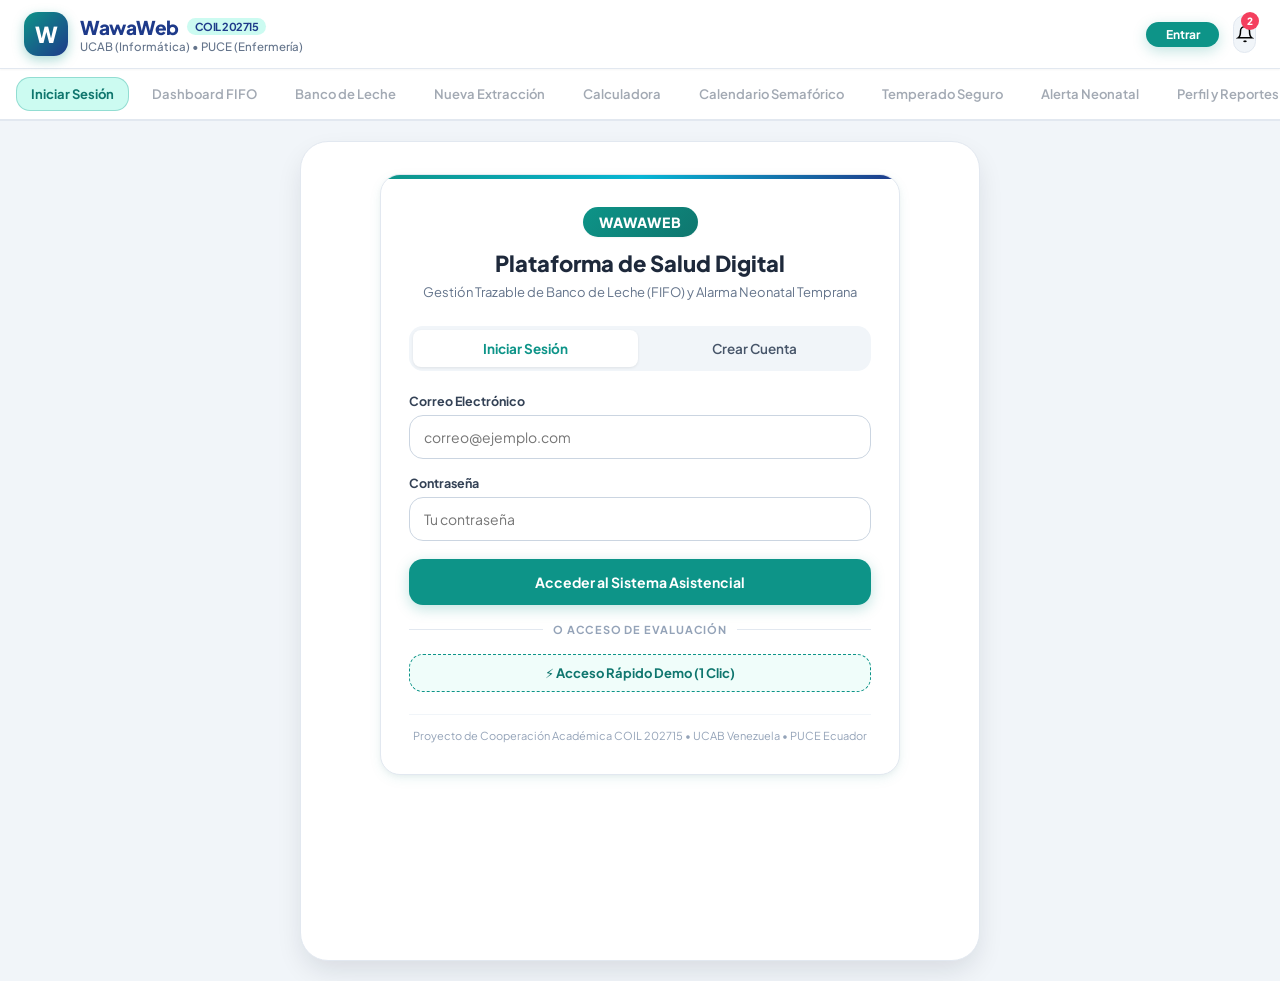
==== index.html @ 2be89652 "feat: implementar arquitectura web completa, base de datos relacional y soporte Vercel Serverless" ====
<!DOCTYPE html>
<html lang="es">
<head>
  <meta charset="UTF-8">
  <meta name="viewport" content="width=device-width, initial-scale=1.0">
  <title>WawaWeb - Plataforma de Gestión de Banco de Leche y Alarma Neonatal (COIL 202715)</title>
  
  <!-- Tipografía Google Fonts -->
  <link rel="preconnect" href="https://fonts.googleapis.com">
  <link rel="preconnect" href="https://fonts.gstatic.com" crossorigin>
  <link href="https://fonts.googleapis.com/css2?family=Plus+Jakarta+Sans:wght@300;400;500;600;700;800&family=Outfit:wght@400;500;600;700;800&display=swap" rel="stylesheet">
  
  <!-- Hoja de Estilos de la Aplicación -->
  <link rel="stylesheet" href="styles.css">
  <link rel="manifest" href="manifest.json">
  <meta name="theme-color" content="#0D9488">
</head>
<body>

  <!-- =========================================================================
       HEADER GLOBAL Y METADATOS COIL
       ========================================================================= -->
  <header class="top-navbar">
    <div class="brand-group" onclick="UIController.switchScreen('screen-dashboard')">
      <div class="brand-icon">W</div>
      <div class="brand-text">
        <h1>WawaWeb <span class="brand-badge">COIL 202715</span></h1>
        <p class="brand-subtitle">UCAB (Informática) • PUCE (Enfermería)</p>
      </div>
    </div>

    <div class="top-meta">
      <div class="coil-pill" id="header-baby-pill" style="display: none;">
        <span>Paciente: <span class="baby-display-name">---</span> (<span id="header-baby-days">--</span> d)</span>
      </div>
      
      <div class="user-profile-badge" id="header-user-badge" style="display: none;">
        <span class="user-avatar-tiny" id="header-user-avatar">👤</span>
        <span class="user-name-label" id="header-user-name">Usuario</span>
        <button class="btn-logout-tiny" onclick="AuthController.logout()" title="Cerrar Sesión">Salir</button>
      </div>

      <button class="btn-primary" id="header-btn-login" onclick="UIController.switchScreen('screen-auth')" style="display: none; padding: 5px 12px; font-size: 12px;">
        Entrar
      </button>

      <button class="notification-bell-btn" onclick="UIController.switchScreen('screen-inventory')" title="Lotes en Alerta">
        <svg class="icon-svg" viewBox="0 0 24 24" width="18" height="18" fill="none" stroke="currentColor" stroke-width="2">
          <path d="M18 8A6 6 0 0 0 6 8c0 7-3 9-3 9h18s-3-2-3-9"></path>
          <path d="M13.73 21a2 2 0 0 1-3.46 0"></path>
        </svg>
        <span class="bell-badge">2</span>
      </button>
    </div>
  </header>

  <!-- =========================================================================
       BARRA DE PANTALLAS (SUB-NAVBAR)
       ========================================================================= -->
  <nav class="screens-nav-bar" id="main-nav-bar">
    <button class="nav-tab-btn" data-screen="screen-auth" id="nav-btn-auth" style="display: none;">Iniciar Sesión</button>
    <button class="nav-tab-btn active" data-screen="screen-dashboard">Dashboard FIFO</button>
    <button class="nav-tab-btn" data-screen="screen-inventory">Banco de Leche</button>
    <button class="nav-tab-btn" data-screen="screen-extraction">Nueva Extracción</button>
    <button class="nav-tab-btn" data-screen="screen-calculator">Calculadora</button>
    <button class="nav-tab-btn" data-screen="screen-calendar">Calendario Semafórico</button>
    <button class="nav-tab-btn" data-screen="screen-thawing">Temperado Seguro</button>
    <button class="nav-tab-btn" data-screen="screen-triage">Alerta Neonatal</button>
    <button class="nav-tab-btn" data-screen="screen-profile">Perfil y Reportes</button>
  </nav>

  <!-- =========================================================================
       CONTENEDOR CENTRAL DE LA APLICACIÓN
       ========================================================================= -->
  <main class="main-wrapper">
    <div class="device-frame">

      <!-- ---------------------------------------------------------------------
           PANTALLA 0: INICIO DE SESIÓN Y REGISTRO (AUTENTICACIÓN ASISTENCIAL)
           --------------------------------------------------------------------- -->
      <section id="screen-auth" class="app-screen">
        <div class="auth-container">
          <div class="auth-header">
            <div class="auth-logo-badge">WawaWeb</div>
            <h2 class="auth-title">Plataforma de Salud Digital</h2>
            <p class="auth-subtitle">Gestión Trazable de Banco de Leche (FIFO) y Alarma Neonatal Temprana</p>
          </div>

          <!-- Pestañas Iniciar Sesión / Crear Cuenta -->
          <div class="auth-tabs">
            <button type="button" class="auth-tab-btn active" id="tab-btn-login" onclick="AuthController.switchTab('login')">
              Iniciar Sesión
            </button>
            <button type="button" class="auth-tab-btn" id="tab-btn-register" onclick="AuthController.switchTab('register')">
              Crear Cuenta
            </button>
          </div>

          <!-- Notificaciones de Alerta -->
          <div id="auth-alert-box" class="auth-alert" style="display: none;"></div>

          <!-- Formulario de Iniciar Sesión -->
          <form id="form-login" onsubmit="AuthController.handleLogin(event)">
            <div class="form-group">
              <label class="form-label" for="login-email">Correo Electrónico</label>
              <input type="email" id="login-email" class="form-input" placeholder="correo@ejemplo.com" required>
            </div>

            <div class="form-group">
              <label class="form-label" for="login-password">Contraseña</label>
              <input type="password" id="login-password" class="form-input" placeholder="Tu contraseña" required>
            </div>

            <div class="auth-actions" style="margin-top: 18px;">
              <button type="submit" class="btn-primary" id="btn-submit-login" style="width: 100%;">
                Acceder al Sistema Asistencial
              </button>
            </div>

            <div class="auth-divider">
              <span>O ACCESO DE EVALUACIÓN</span>
            </div>

            <button type="button" class="btn-demo-quick" onclick="AuthController.loginDemo()">
              ⚡ Acceso Rápido Demo (1 Clic)
            </button>
          </form>

          <!-- Formulario de Registro -->
          <form id="form-register" style="display: none;" onsubmit="AuthController.handleRegister(event)">
            <div class="auth-section-title">1. Datos del Cuidador / Usuario</div>
            
            <div class="form-group">
              <label class="form-label" for="reg-fullname">Nombre Completo del Cuidador</label>
              <input type="text" id="reg-fullname" class="form-input" placeholder="Nombre y Apellido" required>
            </div>

            <div class="form-row-2">
              <div class="form-group">
                <label class="form-label" for="reg-email">Correo Electrónico</label>
                <input type="email" id="reg-email" class="form-input" placeholder="correo@ejemplo.com" required>
              </div>
              <div class="form-group">
                <label class="form-label" for="reg-password">Contraseña (mín. 6 caracteres)</label>
                <input type="password" id="reg-password" class="form-input" placeholder="Mínimo 6 caracteres" minlength="6" required>
              </div>
            </div>

            <div class="form-row-2">
              <div class="form-group">
                <label class="form-label" for="reg-role">Rol del Cuidador</label>
                <select id="reg-role" class="form-select">
                  <option value="Madre_Primeriza">Madre Primeriza</option>
                  <option value="Monoparental">Monoparental</option>
                  <option value="Red_Apoyo">Red de Apoyo</option>
                </select>
              </div>
              <div class="form-group">
                <label class="form-label" for="reg-phone">Teléfono de Emergencia</label>
                <input type="text" id="reg-phone" class="form-input" placeholder="911 o teléfono de cabecera">
              </div>
            </div>

            <div class="auth-section-title">2. Ficha Neonatal del Lactante</div>

            <div class="form-row-2">
              <div class="form-group">
                <label class="form-label" for="reg-babyname">Nombre del Bebé</label>
                <input type="text" id="reg-babyname" class="form-input" placeholder="Nombre del lactante" required>
              </div>
              <div class="form-group">
                <div style="display: flex; justify-content: space-between; align-items: center; margin-bottom: 6px;">
                  <label class="form-label" for="reg-birthdate" style="margin-bottom: 0;">Fecha de Nacimiento</label>
                  <span id="reg-calc-days-hint" style="font-size: 0.78rem; font-weight: 600; color: #0284C7; background: #E0F2FE; padding: 2px 8px; border-radius: 6px;">
                    Edad: -- días
                  </span>
                </div>
                <input type="date" id="reg-birthdate" class="form-input" required onchange="AuthController.onBirthDateChange(this.value)" oninput="AuthController.onBirthDateChange(this.value)">
              </div>
            </div>

            <div class="form-row-2">
              <div class="form-group">
                <div style="display: flex; justify-content: space-between; align-items: center; margin-bottom: 6px;">
                  <label class="form-label" for="reg-weight" style="margin-bottom: 0;">Peso Actual (gramos)</label>
                  <span style="font-size: 0.74rem; color: #64748B;">1.500 g - 12.000 g</span>
                </div>
                <input type="number" id="reg-weight" class="form-input" placeholder="Ej. 3200 (1500 a 12000)" min="1500" max="12000" step="10" required>
              </div>
              <div class="form-group">
                <label class="form-label" for="reg-sex">Sexo</label>
                <select id="reg-sex" class="form-select">
                  <option value="Femenino">Femenino</option>
                  <option value="Masculino">Masculino</option>
                </select>
              </div>
            </div>

            <!-- Consentimiento Informado Obligatorio -->
            <div class="form-group consent-card" style="margin-top: 14px; padding: 12px 14px; background: #F8FAFC; border: 1px solid #CBD5E1; border-radius: 8px;">
              <label style="display: flex; align-items: flex-start; gap: 10px; cursor: pointer; font-size: 0.85rem; color: #334155; line-height: 1.4;">
                <input type="checkbox" id="reg-consent" required style="margin-top: 2px; width: 18px; height: 18px; accent-color: #0284C7; flex-shrink: 0;">
                <span>
                  <strong>Consentimiento Informado:</strong> Acepto el consentimiento informado para el registro asistencial, monitoreo de lactancia y gestión de datos de salud neonatal (Protocolo COIL 202715 • UCAB / PUCE).
                </span>
              </label>
            </div>

            <div class="auth-actions" style="margin-top: 18px;">
              <button type="submit" class="btn-primary" id="btn-submit-reg" style="width: 100%;">
                Crear Cuenta y Comenzar
              </button>
            </div>
          </form>

          <div class="auth-footer-note">
            <span>Proyecto de Cooperación Académica COIL 202715</span> • <span>UCAB Venezuela • PUCE Ecuador</span>
          </div>
        </div>
      </section>

      <!-- ---------------------------------------------------------------------
           PANTALLA 1: DASHBOARD ASISTENCIAL (FIFO & STOCK)
           --------------------------------------------------------------------- -->
      <section id="screen-dashboard" class="app-screen active-screen">
        <div class="hero-header">
          <span class="hero-tag">Seguimiento Clínico y Logístico</span>
          <h2 class="hero-title">Lactante: <span class="baby-display-name">---</span></h2>
          <p class="hero-desc" id="dash-baby-meta">Cargando datos clínicos desde la base de datos...</p>
        </div>

        <!-- Stock Disponible (ml y oz) -->
        <div class="stock-grid">
          <div class="stock-stat-box">
            <div class="stat-value" id="dash-stock-ml">0 ml</div>
            <div class="stat-label">Stock Total Disponible</div>
            <div style="display: flex; gap: 6px; margin-top: 6px; flex-wrap: wrap;">
              <span class="stat-badge badge-refrigerado" id="dash-refri-badge">Refri: 0 ml</span>
              <span class="stat-badge" id="dash-ambiente-badge" style="display: none; background: #FEF3C7; color: #92400E; border: 1px solid #FCD34D;">Ambiente: 0 ml</span>
            </div>
          </div>
          <div class="stock-stat-box">
            <div class="stat-value" id="dash-stock-oz">0.0 oz</div>
            <div class="stat-label">Equivalente en Onzas</div>
            <span class="stat-badge badge-congelado" id="dash-freezer-badge">Congelador: 0 ml</span>
          </div>
        </div>

        <!-- Alerta Proactiva (≥48 horas en Refrigerador) -->
        <div id="dash-proactive-alert" style="display: none; margin-bottom: 16px;"></div>

        <!-- Tarjeta del Frasco Prioritario Hoy (FIFO) -->
        <div id="dash-fifo-container">
          <!-- Generado dinámicamente por FIFOEngine -->
        </div>

        <!-- Grilla de Accesos Rápidos -->
        <div class="quick-tiles-grid">
          <div class="action-tile-btn" onclick="UIController.switchScreen('screen-extraction')">
            <span class="tile-title">Nueva Extracción</span>
            <span class="tile-desc">Registrar volumen (ml/oz) y fecha</span>
          </div>
          <div class="action-tile-btn" onclick="UIController.switchScreen('screen-inventory')">
            <span class="tile-title">Ver Inventario FIFO</span>
            <span class="tile-desc">Control de rotación y lotes</span>
          </div>
          <div class="action-tile-btn" onclick="UIController.switchScreen('screen-calculator')">
            <span class="tile-title">Calculadora Pediátrica</span>
            <span class="tile-desc">Dosis según peso y tomas</span>
          </div>
          <div class="action-tile-btn" onclick="UIController.switchScreen('screen-calendar')">
            <span class="tile-title">Semáforo de Frescura</span>
            <span class="tile-desc">Vigilancia de estabilidad térmica</span>
          </div>
          <div class="action-tile-btn" onclick="UIController.switchScreen('screen-thawing')">
            <span class="tile-title">Baño María Seguro</span>
            <span class="tile-desc">Temporizador clínico de 10 min</span>
          </div>
          <div class="action-tile-btn" onclick="UIController.switchScreen('screen-triage')" style="border-color: #FECDD3; background: #FFF5F6;">
            <span class="tile-title" style="color: #BE123C;">Alerta Neonatal</span>
            <span class="tile-desc">Tamizaje de signos de deshidratación</span>
          </div>
        </div>
      </section>

      <!-- ---------------------------------------------------------------------
           PANTALLA 2: GESTIÓN DE BANCO DE LECHE (INVENTARIO FIFO COMPLETO)
           --------------------------------------------------------------------- -->
      <section id="screen-inventory" class="app-screen">
        <div class="hero-header" style="background: linear-gradient(135deg, #1E3A8A 0%, #0D9488 100%);">
          <span class="hero-tag">Trazabilidad de Cadena de Frío</span>
          <h2 class="hero-title">Inventario FIFO de Extracciones</h2>
          <p class="hero-desc">Lotes ordenados por antigüedad biológica (Primero en Entrar, Primero en Salir).</p>
        </div>

        <!-- Chips de Filtro -->
        <div class="inventory-filters-row">
          <button class="filter-chip-btn active" data-filter="all">Todos los Activos</button>
          <button class="filter-chip-btn" data-filter="ambiente">Ambiente</button>
          <button class="filter-chip-btn" data-filter="refri">Refrigerador (4 °C)</button>
          <button class="filter-chip-btn" data-filter="freezer">Congelador (-18 °C)</button>
          <button class="filter-chip-btn" data-filter="consumed">Historial Consumidos</button>
        </div>

        <!-- Contenedor dinámico de Lotes -->
        <div id="inventory-list-container" class="batch-list-container">
          <!-- Inyectado por UIController -->
        </div>

        <div style="margin-top: 20px;">
          <button class="btn-primary" onclick="UIController.switchScreen('screen-extraction')">
            Registrar Nueva Extracción de Leche
          </button>
        </div>
      </section>

      <!-- ---------------------------------------------------------------------
           PANTALLA 3: CAPTURA DE NUEVA EXTRACCIÓN (FORMULARIO FIFO)
           --------------------------------------------------------------------- -->
      <section id="screen-extraction" class="app-screen">
        <div class="hero-header" style="background: linear-gradient(135deg, #0D9488 0%, #047857 100%);">
          <span class="hero-tag">Registro de Extracción Biosegura</span>
          <h2 class="hero-title">Ingreso de Nuevo Lote</h2>
          <p class="hero-desc">El lote ingresará automáticamente al final de la cola FIFO para control de caducidad.</p>
        </div>

        <form id="form-new-extraction" onsubmit="UIController.handleSaveExtraction(event)">
          <div class="form-group">
            <label class="form-label">
              <span>Volumen Extraído</span>
              <span class="form-hint">Mililitros</span>
            </label>
            <input type="number" id="ext-inp-vol" class="form-input" style="font-size: 20px; font-weight: 800; color: var(--primary);" placeholder="Ej. 60" min="5" max="500" step="5" required>
            
            <div class="quick-vol-buttons">
              <button type="button" class="quick-vol-btn" data-val="30">+30 ml (1 oz)</button>
              <button type="button" class="quick-vol-btn" data-val="60">+60 ml (2 oz)</button>
              <button type="button" class="quick-vol-btn" data-val="90">+90 ml (3 oz)</button>
              <button type="button" class="quick-vol-btn" data-val="120">+120 ml (4 oz)</button>
            </div>
          </div>

          <div class="form-group">
            <label class="form-label">Destino de Almacenamiento Térmico</label>
            <select id="ext-sel-temp" class="form-select" onchange="UIController.updateExtractionPreview()">
              <option value="Ambiente">Ambiente (hasta 4 horas a ≤25 °C)</option>
              <option value="Refrigerador_4C" selected>Refrigerador 4 °C (hasta 4 días / 96 h)</option>
              <option value="Congelador_18C">Congelador -18 °C (3 a 6 meses)</option>
            </select>
          </div>

          <div class="form-group">
            <label class="form-label">Fecha y Hora de la Extracción</label>
            <input type="datetime-local" id="ext-inp-datetime" class="form-input" required>
          </div>

          <div class="form-group">
            <label class="form-label">Notas Clínicas u Observaciones (Opcional)</label>
            <textarea id="ext-inp-notes" class="form-textarea" rows="2" placeholder="Ej. Extracción matutina, seno derecho, frasco de vidrio estéril."></textarea>
          </div>

          <!-- Preview de Equivalencia y Asignación de Lote -->
          <div class="equiv-tile" style="margin-bottom: 20px;">
            <div class="equiv-tile-icon" style="font-weight: 800; font-size: 13px; color: var(--primary);">LOTE</div>
            <div class="equiv-tile-body">
              <div class="equiv-tile-val" id="ext-preview-text">Calculando #Lote FIFO y equivalencias...</div>
              <div class="equiv-tile-desc">Asignación secuencial de #Lote FIFO con estampa temporal inmutable para etiquetado físico.</div>
            </div>
          </div>

          <button type="submit" class="btn-primary" id="btn-submit-extraction">
            Guardar Lote e Insertar en Cola FIFO
          </button>
        </form>
      </section>

      <!-- ---------------------------------------------------------------------
           PANTALLA 4: CALCULADORA VOLUMÉTRICA Y CONVERSOR PRÁCTICO
           --------------------------------------------------------------------- -->
      <section id="screen-calculator" class="app-screen">
        <div class="hero-header" style="background: linear-gradient(135deg, #2563EB 0%, #1D4ED8 100%);">
          <span class="hero-tag">Dosificación Pediátrica</span>
          <h2 class="hero-title">Calculadora y Conversor Doméstico</h2>
          <p class="hero-desc">Basado en la regla biomédica internacional de 150 ml/kg/día para lactantes sanos.</p>
        </div>

        <div id="calc-baby-info-chip" style="font-size: 0.82rem; font-weight: 600; color: #1D4ED8; background: #DBEAFE; padding: 6px 12px; border-radius: 6px; margin-bottom: 14px; display: flex; justify-content: space-between; align-items: center;">
          <span>Lactante: Cargando datos...</span>
        </div>

        <div class="form-group">
          <label class="form-label">
            <span>Peso del Lactante</span>
            <span class="form-hint" id="calc-peso-display">-- g</span>
          </label>
          <input type="range" id="calc-inp-peso" class="form-input" min="1500" max="8000" step="50" value="3200">
        </div>

        <div class="form-group">
          <label class="form-label">
            <span>Tomas Diarias Sugeridas</span>
            <span class="form-hint">8 tomas al día (cada 3 horas)</span>
          </label>
          <input type="range" id="calc-inp-tomas" class="form-input" min="6" max="12" step="1" value="8">
        </div>

        <!-- Resultado Pediátrico Principal -->
        <div class="calc-result-box">
          <div class="calc-result-title">Volumen Recomendado por Toma</div>
          <div class="calc-result-value" id="calc-res-toma-ml">-- ml / toma</div>
          <div class="calc-result-meta" id="calc-res-total-dia">Cargando requerimiento diario desde la base de datos...</div>
        </div>

        <!-- Equivalencias en Utensilios Domésticos -->
        <div class="form-label" style="margin-bottom: 8px;">Equivalencias Prácticas para Cuidadores:</div>
        
        <div class="equiv-grid">
          <div class="equiv-tile">
            <div class="equiv-tile-icon" style="font-weight: 700; font-size: 11px;">fl oz</div>
            <div class="equiv-tile-body">
              <div class="equiv-tile-val" id="calc-equiv-oz">-- fl oz</div>
              <div class="equiv-tile-desc">Medida estándar en biberones graduados</div>
            </div>
          </div>

          <div class="equiv-tile">
            <div class="equiv-tile-icon" style="font-weight: 700; font-size: 11px;">10 ml</div>
            <div class="equiv-tile-body">
              <div class="equiv-tile-val" id="calc-equiv-jeringa">-- jeringas</div>
              <div class="equiv-tile-desc">Alimentación con jeringa-dedo para evitar confusión pezón-tetina</div>
            </div>
          </div>

          <div class="equiv-tile">
            <div class="equiv-tile-icon" style="font-weight: 700; font-size: 11px;">5 ml</div>
            <div class="equiv-tile-body">
              <div class="equiv-tile-val" id="calc-equiv-cuch">-- cucharaditas</div>
              <div class="equiv-tile-desc">Cucharitas dosificadoras de puericultura estandarizadas</div>
            </div>
          </div>
        </div>
      </section>

      <!-- ---------------------------------------------------------------------
           PANTALLA 5: CALENDARIO SEMAFÓRICO DE FRESCURA
           --------------------------------------------------------------------- -->
      <section id="screen-calendar" class="app-screen">
        <div class="hero-header" style="background: linear-gradient(135deg, #0F766E 0%, #115E59 100%);">
          <span class="hero-tag">Vigilancia Semafórica</span>
          <h2 class="hero-title">Calendario de Frescura</h2>
          <p class="hero-desc">Monitoreo cromático del banco de leche según las ventanas de estabilidad térmica.</p>
        </div>

        <div class="calendar-card">
          <div class="cal-header-bar">
            <button class="cal-nav-btn" onclick="UIController.changeCalendarMonth(-1)">Ant</button>
            <div class="cal-month-title" id="calendar-month-title">Octubre 2026</div>
            <button class="cal-nav-btn" onclick="UIController.changeCalendarMonth(1)">Sig</button>
          </div>

          <div class="cal-weekdays">
            <div>Do</div><div>Lu</div><div>Ma</div><div>Mi</div><div>Ju</div><div>Vi</div><div>Sá</div>
          </div>

          <div class="cal-days-grid" id="calendar-days-grid">
            <!-- Inyectado por UIController -->
          </div>

          <div class="cal-legend-bar">
            <div class="cal-legend-item">
              <span class="cal-dot green"></span> Verde: &lt;48h (Óptimo)
            </div>
            <div class="cal-legend-item">
              <span class="cal-dot yellow"></span> Amarillo: 48-72h (Prioritario)
            </div>
            <div class="cal-legend-item">
              <span class="cal-dot red"></span> Rojo: &gt;72h (Descarte)
            </div>
          </div>
        </div>

        <div id="calendar-selected-details">
          <!-- Detalles del día seleccionado -->
        </div>
      </section>

      <!-- ---------------------------------------------------------------------
           PANTALLA 6: GUÍA DE TEMPERADO BIOSEGURO Y TEMPORIZADOR
           --------------------------------------------------------------------- -->
      <section id="screen-thawing" class="app-screen">
        <div class="hero-header" style="background: linear-gradient(135deg, #0284C7 0%, #0369A1 100%);">
          <span class="hero-tag">Protocolo de Bioseguridad</span>
          <h2 class="hero-title">Temperado y Descongelación</h2>
          <p class="hero-desc">Directrices hospitalarias de la OMS y el MSP para proteger las inmunoglobulinas.</p>
        </div>

        <div id="thawing-current-lot-hint" style="display: none; background: #E0F2FE; border-left: 4px solid #0284C7; color: #0369A1; padding: 10px 14px; border-radius: 6px; font-weight: 700; font-size: 13px; margin-bottom: 14px;">
          Preparando: Frasco Prioritario
        </div>

        <div class="protocol-steps-list">
          <div class="protocol-step-box">
            <div class="step-num-bubble">1</div>
            <div class="step-content-box">
              <h4>Descongelación Gradual en Frío</h4>
              <p>Bajar el frasco del congelador al refrigerador (4 °C) 12 horas antes. Esto preserva la estructura de los glóbulos grasos y enzimas digestivas.</p>
            </div>
          </div>

          <div class="protocol-step-box danger-prohibition">
            <div class="step-num-bubble">!</div>
            <div class="step-content-box">
              <h4>PROHIBICIÓN ESTRICTA: Microondas o Fuego Directo</h4>
              <p>El calentamiento desigual destruye la lactoferrina y los anticuerpos sIgA, además de crear puntos calientes que provocan quemaduras severas en la mucosa oral del bebé.</p>
            </div>
          </div>

          <div class="protocol-step-box">
            <div class="step-num-bubble">3</div>
            <div class="step-content-box">
              <h4>Baño María Pasivo Tibio</h4>
              <p>Calentar agua en una olla, <strong>retirarla de la fuente de calor</strong> y sumergir el recipiente de leche durante 10 a 12 minutos para atemperarlo suavemente.</p>
            </div>
          </div>

          <div class="protocol-step-box">
            <div class="step-num-bubble">4</div>
            <div class="step-content-box">
              <h4>Prueba Térmica y Consumo &lt; 2 Horas</h4>
              <p>Comprobar una gota en el dorso de la muñeca. La leche temperada debe ser administrada en menos de 2 horas. <strong>Jamás volver a congelar un frasco temperado.</strong></p>
            </div>
          </div>
        </div>

        <!-- Temporizador Interactivo de Baño María Pasivo -->
        <div class="timer-interactive-card">
          <div style="font-size: 13px; font-weight: 700; color: var(--neutral-600); text-transform: uppercase;">
            Temporizador de Baño María Pasivo (10 min)
          </div>
          <div class="timer-digits" id="timer-display">10:00</div>
          <div class="timer-controls-row">
            <button class="btn-timer" id="btn-timer-start" onclick="UIController.toggleTimer()">Iniciar (10 min)</button>
            <button class="btn-timer btn-reset" onclick="UIController.resetTimer()">Reiniciar</button>
          </div>
        </div>

        <div style="margin-top: 18px;">
          <button class="btn-primary" style="width: 100%;" onclick="UIController.finishThawingAndConsume()">
            ✓ Leche Temperada Lista • Confirmar Consumo
          </button>
        </div>
      </section>

      <!-- ---------------------------------------------------------------------
           PANTALLA 7: EVALUADOR VISUAL DE ALARMA NEONATAL (TRIAJE CLÍNICO)
           --------------------------------------------------------------------- -->
      <section id="screen-triage" class="app-screen">
        <div class="hero-header" style="background: linear-gradient(135deg, #BE123C 0%, #881337 100%);">
          <span class="hero-tag">Tamizaje Clínico AIEPI / OMS</span>
          <h2 class="hero-title">Evaluador de Alarma Neonatal</h2>
          <p class="hero-desc">Detección oportuna de deshidratación aguda y desnutrición en lactantes de 0 a 6 meses.</p>
        </div>

        <div class="triage-questions-list">
          <!-- Tarjeta 1: Fontanela -->
          <div class="triage-card">
            <div class="triage-card-header">
              <span class="triage-card-badge">1</span>
              <span class="triage-card-title">Fontanela Anterior (Mollera Superior)</span>
            </div>
            <div class="triage-illustration-box">
              <div class="triage-svg-preview">1</div>
              <div class="triage-illus-desc">Palpar suavemente la parte superior de la cabeza del lactante mientras se encuentra erguido y en calma.</div>
            </div>
            <div class="triage-buttons-group">
              <button type="button" class="triage-option-btn selected-normal" onclick="UIController.setTriageAnswer('fontanela', 'normal', this)">
                <strong>Opción A (Normal):</strong> Plana, normotensa, pulso sutil suave.
              </button>
              <button type="button" class="triage-option-btn" onclick="UIController.setTriageAnswer('fontanela', 'alert', this)">
                <strong>Opción B (Alerta Temprana):</strong> Leve concavidad por debajo de bordes óseos.
              </button>
              <button type="button" class="triage-option-btn" onclick="UIController.setTriageAnswer('fontanela', 'danger', this)">
                <strong>Opción C (Emergencia):</strong> Depresión profunda en copa (&gt; 3 mm de hendidura).
              </button>
            </div>
          </div>

          <!-- Tarjeta 2: Mucosas Orales -->
          <div class="triage-card">
            <div class="triage-card-header">
              <span class="triage-card-badge">2</span>
              <span class="triage-card-title">Mucosas Orales y Presencia de Saliva</span>
            </div>
            <div class="triage-illustration-box">
              <div class="triage-svg-preview">2</div>
              <div class="triage-illus-desc">Examinar los labios, encías y lengua del bebé con iluminación adecuada.</div>
            </div>
            <div class="triage-buttons-group">
              <button type="button" class="triage-option-btn selected-normal" onclick="UIController.setTriageAnswer('mucosas', 'normal', this)">
                <strong>Opción A (Normal):</strong> Labios rosados húmedos y saliva fluida abundante.
              </button>
              <button type="button" class="triage-option-btn" onclick="UIController.setTriageAnswer('mucosas', 'alert', this)">
                <strong>Opción B (Alerta Temprana):</strong> Labios pegajosos, saliva escasa o espesa.
              </button>
              <button type="button" class="triage-option-btn" onclick="UIController.setTriageAnswer('mucosas', 'danger', this)">
                <strong>Opción C (Emergencia):</strong> Totalmente secas, lengua áspera y cuarteada sin saliva.
              </button>
            </div>
          </div>

          <!-- Tarjeta 3: Signo del Pliegue -->
          <div class="triage-card">
            <div class="triage-card-header">
              <span class="triage-card-badge">3</span>
              <span class="triage-card-title">Turgencia Cutánea (Signo del Pliegue)</span>
            </div>
            <div class="triage-illustration-box">
              <div class="triage-svg-preview">3</div>
              <div class="triage-illus-desc">Pellizcar suavemente la piel del abdomen o cara anterior del muslo y soltar.</div>
            </div>
            <div class="triage-buttons-group">
              <button type="button" class="triage-option-btn selected-normal" onclick="UIController.setTriageAnswer('pliegue', 'normal', this)">
                <strong>Opción A (Normal):</strong> Retorno inmediato en menos de 1 segundo.
              </button>
              <button type="button" class="triage-option-btn" onclick="UIController.setTriageAnswer('pliegue', 'alert', this)">
                <strong>Opción B (Alerta Temprana):</strong> Retorno lento entre 1 y 2 segundos.
              </button>
              <button type="button" class="triage-option-btn" onclick="UIController.setTriageAnswer('pliegue', 'danger', this)">
                <strong>Opción C (Emergencia):</strong> Muy lento (&gt; 2 s, pliegue en tienda de campaña).
              </button>
            </div>
          </div>

          <!-- Tarjeta 4: Enoftalmos y Lágrimas -->
          <div class="triage-card">
            <div class="triage-card-header">
              <span class="triage-card-badge">4</span>
              <span class="triage-card-title">Globos Oculares y Presencia de Lágrimas</span>
            </div>
            <div class="triage-illustration-box">
              <div class="triage-svg-preview">4</div>
              <div class="triage-illus-desc">Observar la expresión facial y la presencia de lágrimas visibles durante el llanto.</div>
            </div>
            <div class="triage-buttons-group">
              <button type="button" class="triage-option-btn selected-normal" onclick="UIController.setTriageAnswer('ojos', 'normal', this)">
                <strong>Opción A (Normal):</strong> Ojos vivos y brillantes con lágrimas claras al llorar.
              </button>
              <button type="button" class="triage-option-btn" onclick="UIController.setTriageAnswer('ojos', 'alert', this)">
                <strong>Opción B (Alerta Temprana):</strong> Ojos ligeramente opacos o hundidos, lágrimas escasas.
              </button>
              <button type="button" class="triage-option-btn" onclick="UIController.setTriageAnswer('ojos', 'danger', this)">
                <strong>Opción C (Emergencia):</strong> Cuencas profundamente hundidas, ojeras y llanto sin lágrimas.
              </button>
            </div>
          </div>
        </div>

        <!-- Banner de Diagnóstico Clínico Dinámico -->
        <div id="triage-result-card" class="triage-diagnosis-box show state-green">
          <div class="diag-title">ESTADO CLÍNICO ÓPTIMO (HIDRATADO)</div>
          <div class="diag-desc">No se aprecian signos de alarma. Continuar con la lactancia materna exclusiva a libre demanda.</div>
        </div>

        <div style="margin-top: 16px;">
          <button class="btn-primary" onclick="UIController.saveTriageEvaluation()">
            Guardar Evaluación en Historial Clínico
          </button>
        </div>
      </section>

      <!-- ---------------------------------------------------------------------
           PANTALLA 8: PERFIL, CONFIGURACIÓN Y REPORTES PEDIÁTRICOS
           --------------------------------------------------------------------- -->
      <section id="screen-profile" class="app-screen">
        <div class="hero-header" style="background: linear-gradient(135deg, #334155 0%, #1E293B 100%);">
          <span class="hero-tag">Gestión del Sistema y Base de Datos</span>
          <h2 class="hero-title">Configuración y Reportes</h2>
          <p class="hero-desc">Herramientas asistenciales, base de datos relacional y exportación clínica.</p>
        </div>

        <!-- Estado de Conexión con Base de Datos -->
        <div style="background: #FFFFFF; border: 1px solid var(--neutral-200); border-radius: var(--radius-md); padding: 16px; margin-bottom: 20px;">
          <div style="display: flex; justify-content: space-between; align-items: center; margin-bottom: 10px;">
            <strong style="font-size: 13.5px; color: var(--neutral-800);">Motor de Base de Datos y Sesión</strong>
            <span id="profile-db-status" class="db-status-badge online">● SQLite 3FN Conectado</span>
          </div>
          <div style="font-size: 12.5px; color: var(--neutral-600); line-height: 1.5;">
            <div><strong>Usuario Activo:</strong> <span id="prof-user-email">---</span></div>
            <div><strong>ID Asistencial:</strong> #<span id="prof-user-id">--</span> • <strong>Arquitectura:</strong> Servidor Web Go + SQLite 3FN</div>
          </div>
        </div>

        <div class="form-group">
          <label class="form-label" for="prof-inp-fullname">Nombre del Cuidador</label>
          <input type="text" class="form-input" placeholder="Nombre completo" id="prof-inp-fullname">
        </div>

        <div class="form-group">
          <label class="form-label" for="prof-inp-babyname">Nombre del Lactante</label>
          <input type="text" class="form-input" placeholder="Nombre del bebé" id="prof-inp-babyname">
        </div>

        <div class="form-row-2">
          <div class="form-group">
            <label class="form-label" for="prof-inp-weight">Peso del Bebé (gramos: 1.500 - 12.000)</label>
            <input type="number" class="form-input" placeholder="Ej. 3200" id="prof-inp-weight" min="1500" max="12000" step="10">
          </div>
          <div class="form-group">
            <label class="form-label" for="prof-inp-days">Días de Vida</label>
            <input type="number" class="form-input" placeholder="Ej. 15" id="prof-inp-days" min="0" max="1000">
          </div>
        </div>

        <div class="form-group">
          <label class="form-label" for="prof-inp-role">Rol del Cuidador</label>
          <select class="form-select" id="prof-inp-role">
            <option value="Madre_Primeriza">Madre Primeriza</option>
            <option value="Monoparental">Monoparental</option>
            <option value="Red_Apoyo">Red de Apoyo</option>
          </select>
        </div>

        <div class="form-group">
          <label class="form-label" for="prof-inp-phone">Teléfono de Emergencias Pediátricas</label>
          <input type="text" class="form-input" placeholder="911" id="prof-inp-phone">
        </div>

        <div style="margin-top: 14px;">
          <button class="btn-primary" onclick="UIController.saveProfileToBackend()" style="width: 100%;">
            Guardar Cambios en Base de Datos
          </button>
        </div>

        <div style="margin-top: 24px; display: flex; flex-direction: column; gap: 10px;">
          <button class="btn-primary" onclick="UIController.generateClinicalPrintReport()">
            Generar e Imprimir Reporte para el Pediatra
          </button>

          <button class="btn-secondary" onclick="UIController.showToast('Datos exportados en JSON correctamente.');">
            Exportar Respaldo Local (JSON)
          </button>

          <button class="btn-secondary" style="color: #991B1B; border-color: #FECACA;" onclick="AuthController.logout()">
            Cerrar Sesión Actual
          </button>
        </div>
      </section>

    </div>
  </main>

  <!-- =========================================================================
       MODAL DE CONSUMO Y DESPACHO DE LOTE
       ========================================================================= -->
  <div id="consume-modal" class="modal-backdrop">
    <div class="modal-dialog">
      <div class="modal-header">
        <div class="modal-title">Despacho de Frasco (FIFO)</div>
        <button class="btn-close-modal" onclick="UIController.closeConsumeModal()">X</button>
      </div>

      <input type="hidden" id="modal-consume-lote-id">
      
      <p style="font-size: 13px; color: var(--neutral-600); margin-bottom: 12px;">
        Vas a suministrar el <strong id="modal-consume-lotename">LOTE</strong> según el orden de rotación FIFO.
      </p>

      <div style="margin-bottom: 14px; padding: 10px 12px; background: #F0FDF4; border: 1px solid #BBF7D0; border-radius: 8px; font-size: 12.5px; color: #166534; display: flex; justify-content: space-between; align-items: center;">
        <span>🌡️ ¿Deseas temperar el frasco primero?</span>
        <button type="button" class="btn-secondary" style="font-size: 11.5px; padding: 4px 10px; background: white;" onclick="UIController.goToThawingFromModal()">Abrir Temporizador (10 min)</button>
      </div>

      <div class="form-group">
        <label class="form-label">Volumen Suministrado (ml)</label>
        <input type="number" id="modal-consume-vol" class="form-input" style="font-size: 18px; font-weight: 700;" min="1" max="500" step="1" required>
      </div>

      <div class="form-group">
        <label class="form-label">Tiempo de Temperado Pasivo (minutos)</label>
        <input type="number" id="modal-consume-time" class="form-input" value="10" min="1" max="60">
      </div>

      <div class="form-group" style="display: flex; align-items: center; gap: 8px;">
        <input type="checkbox" id="modal-consume-temp-check" checked style="width: 18px; height: 18px;">
        <label for="modal-consume-temp-check" style="font-size: 12.5px; font-weight: 600; color: var(--neutral-700);">
          He verificado la temperatura en el dorso de la muñeca
        </label>
      </div>

      <div style="display: flex; gap: 10px; margin-top: 18px;">
        <button class="btn-secondary" onclick="UIController.closeConsumeModal()">Cancelar</button>
        <button class="btn-primary" onclick="UIController.confirmConsumeFromModal()">Confirmar Toma Suministrada</button>
      </div>
    </div>
  </div>

  <!-- =========================================================================
       MODAL DE ASIGNACIÓN Y ETIQUETADO FÍSICO (#LOTE FIFO)
       ========================================================================= -->
  <div id="label-modal" class="modal-backdrop">
    <div class="modal-dialog" style="max-width: 460px; text-align: center;">
      <div style="font-size: 40px; margin-bottom: 6px;">🏷️</div>
      <div style="font-size: 12px; font-weight: 700; color: #0284C7; text-transform: uppercase; letter-spacing: 0.05em;">Entrada al Banco de Leche (FIFO)</div>
      <h3 style="font-size: 24px; font-weight: 800; color: #0F172A; margin: 4px 0 12px;">
        <span id="label-modal-lote-id">#LOTE FIFO 01</span>
      </h3>
      
      <div style="background: #F8FAFC; border: 2px dashed #0284C7; border-radius: 10px; padding: 14px 16px; margin-bottom: 14px; text-align: left;">
        <div style="font-size: 11px; font-weight: 800; color: #0284C7; margin-bottom: 8px; text-transform: uppercase; letter-spacing: 0.04em;">
          📝 Datos para Rotular en el Frasco / Bolsa Física:
        </div>
        <div style="display: grid; grid-template-columns: 1fr 1fr; gap: 8px; font-size: 13px; color: #1E293B;">
          <div><strong>Identificador:</strong> <span id="label-modal-tag" style="color: #0284C7; font-weight: 800;">LOTE #01</span></div>
          <div><strong>Volumen:</strong> <span id="label-modal-vol" style="font-weight: 700;">60 ml</span></div>
          <div><strong>Fecha:</strong> <span id="label-modal-date">--</span></div>
          <div><strong>Hora:</strong> <span id="label-modal-time">--</span></div>
        </div>
        <div style="margin-top: 10px; padding-top: 8px; border-top: 1px solid #E2E8F0; font-size: 12.5px; color: #334155;">
          <strong>Destino Térmico:</strong> <span id="label-modal-dest" style="font-weight: 700; color: #0F766E;">Refrigerador 4 °C</span>
        </div>
      </div>

      <div style="background: #EFF6FF; border-left: 4px solid #3B82F6; padding: 10px 12px; text-align: left; border-radius: 6px; margin-bottom: 18px;">
        <p style="font-size: 12px; color: #1E40AF; margin: 0; line-height: 1.4;">
          ✓ <strong>Insertado en Cola FIFO:</strong> El frasco ha ingresado a la cola de prioridad ordenada por fecha y hora de extracción (Primero en Entrar, Primero en Salir).
        </p>
      </div>

      <button type="button" class="btn-primary" style="width: 100%;" onclick="UIController.closeLabelModal()">
        Entendido • Ver en Inventario FIFO
      </button>
    </div>
  </div>

  <!-- =========================================================================
       CONTENEDOR DE NOTIFICACIONES TOAST
       ========================================================================= -->
  <div id="toast-container" class="toast-container"></div>

  <!-- =========================================================================
       CONTENEDOR IMPRIMIBLE (REPORTE PEDIÁTRICO PARA WINDOWS PRINT)
       ========================================================================= -->
  <div id="clinical-print-report"></div>

  <!-- Script Principal de la Aplicación -->
  <script src="app.js"></script>
</body>
</html>
---- styles.css ----
/* ==========================================================================
   WawaWeb - Sistema de Gestión de Banco de Leche y Alarma Neonatal
   Proyecto COIL 202715 (UCAB - PUCE)
   Hoja de Estilos de Producción
   ========================================================================== */

:root {
  --primary: #0D9488;
  --primary-hover: #0F766E;
  --primary-light: #CCFBF1;
  --primary-faint: #F0FDFA;
  
  --secondary: #1E3A8A;
  --secondary-hover: #172554;
  --secondary-light: #DBEAFE;
  
  --accent-coral: #F43F5E;
  --accent-coral-light: #FFE4E6;
  
  --sem-green: #10B981;
  --sem-green-bg: #ECFDF5;
  --sem-green-border: #A7F3D0;
  --sem-green-text: #065F46;
  
  --sem-yellow: #F59E0B;
  --sem-yellow-bg: #FFFBEB;
  --sem-yellow-border: #FDE68A;
  --sem-yellow-text: #92400E;
  
  --sem-red: #EF4444;
  --sem-red-bg: #FEF2F2;
  --sem-red-border: #FECACA;
  --sem-red-text: #991B1B;
  
  --neutral-50: #F8FAFC;
  --neutral-100: #F1F5F9;
  --neutral-200: #E2E8F0;
  --neutral-300: #CBD5E1;
  --neutral-400: #94A3B8;
  --neutral-500: #64748B;
  --neutral-600: #475569;
  --neutral-700: #334155;
  --neutral-800: #1E293B;
  --neutral-900: #0F172A;
  
  --radius-sm: 8px;
  --radius-md: 14px;
  --radius-lg: 20px;
  --radius-full: 9999px;
  
  --shadow-xs: 0 1px 2px rgba(0, 0, 0, 0.04);
  --shadow-sm: 0 1px 3px rgba(0, 0, 0, 0.08);
  --shadow-md: 0 4px 14px -2px rgba(13, 148, 136, 0.1), 0 2px 6px -1px rgba(0, 0, 0, 0.05);
  --shadow-lg: 0 12px 28px -4px rgba(15, 23, 42, 0.12);
  --shadow-xl: 0 20px 35px -5px rgba(15, 23, 42, 0.2);
  
  --font-sans: 'Plus Jakarta Sans', system-ui, -apple-system, BlinkMacSystemFont, 'Segoe UI', Roboto, sans-serif;
}

* {
  box-sizing: border-box;
  margin: 0;
  padding: 0;
  font-family: var(--font-sans);
}

body {
  background: #F1F5F9;
  color: var(--neutral-900);
  min-height: 100vh;
  display: flex;
  flex-direction: column;
  -webkit-font-smoothing: antialiased;
}

/* ==========================================================================
   HEADER Y BARRA DE NAVEGACIÓN GLOBAL
   ========================================================================== */
.top-navbar {
  background: #FFFFFF;
  border-bottom: 1px solid var(--neutral-200);
  padding: 12px 24px;
  display: flex;
  align-items: center;
  justify-content: space-between;
  position: sticky;
  top: 0;
  z-index: 100;
  box-shadow: var(--shadow-xs);
}

.brand-group {
  display: flex;
  align-items: center;
  gap: 12px;
  cursor: pointer;
}

.brand-icon {
  width: 44px;
  height: 44px;
  background: linear-gradient(135deg, var(--primary) 0%, var(--secondary) 100%);
  border-radius: var(--radius-md);
  display: flex;
  align-items: center;
  justify-content: center;
  color: white;
  font-size: 22px;
  font-weight: 800;
  box-shadow: 0 4px 12px rgba(13, 148, 136, 0.35);
  transition: transform 0.2s;
}

.brand-icon:hover {
  transform: scale(1.05);
}

.brand-text h1 {
  font-size: 19px;
  font-weight: 800;
  color: var(--secondary);
  letter-spacing: -0.5px;
  display: flex;
  align-items: center;
  gap: 8px;
}

.brand-badge {
  font-size: 11px;
  color: var(--primary-dark);
  font-weight: 700;
  background: var(--primary-light);
  padding: 2px 8px;
  border-radius: var(--radius-full);
}

.brand-subtitle {
  font-size: 11.5px;
  color: var(--neutral-500);
  font-weight: 500;
}

.top-meta {
  display: flex;
  align-items: center;
  gap: 14px;
}

.coil-pill {
  font-size: 12px;
  font-weight: 600;
  color: var(--secondary);
  background: var(--secondary-light);
  padding: 6px 14px;
  border-radius: var(--radius-full);
  display: flex;
  align-items: center;
  gap: 6px;
}

.notification-bell-btn {
  background: var(--neutral-100);
  border: 1px solid var(--neutral-200);
  width: 38px;
  height: 38px;
  border-radius: var(--radius-md);
  cursor: pointer;
  display: flex;
  align-items: center;
  justify-content: center;
  position: relative;
  font-size: 16px;
  transition: background 0.2s;
}

.notification-bell-btn:hover {
  background: var(--neutral-200);
}

.bell-badge {
  position: absolute;
  top: -4px;
  right: -4px;
  background: var(--accent-coral);
  color: white;
  font-size: 10px;
  font-weight: 800;
  width: 18px;
  height: 18px;
  border-radius: 50%;
  display: flex;
  align-items: center;
  justify-content: center;
}

/* ==========================================================================
   BARRA HORIZONTAL DE PANTALLAS (SUBNAV)
   ========================================================================== */
.screens-nav-bar {
  background: #FFFFFF;
  border-bottom: 2px solid var(--neutral-200);
  padding: 8px 16px;
  display: flex;
  gap: 8px;
  overflow-x: auto;
  white-space: nowrap;
  position: sticky;
  top: 68px;
  z-index: 90;
}

.screens-nav-bar::-webkit-scrollbar {
  height: 4px;
}
.screens-nav-bar::-webkit-scrollbar-thumb {
  background: var(--neutral-300);
  border-radius: 4px;
}

.nav-tab-btn {
  background: transparent;
  border: 1px solid transparent;
  padding: 8px 14px;
  border-radius: var(--radius-md);
  font-size: 13px;
  font-weight: 600;
  color: var(--neutral-600);
  cursor: pointer;
  display: flex;
  align-items: center;
  gap: 7px;
  transition: all 0.2s ease;
}

.nav-tab-btn:hover {
  background: var(--neutral-100);
  color: var(--primary);
}

.nav-tab-btn.active {
  background: var(--primary-light);
  color: var(--primary-hover);
  border-color: rgba(13, 148, 136, 0.3);
  font-weight: 700;
}

/* ==========================================================================
   CONTENEDOR PRINCIPAL Y ENTORNO RESPONSIVO
   ========================================================================== */
.main-wrapper {
  flex: 1;
  padding: 20px;
  display: flex;
  justify-content: center;
  align-items: flex-start;
}

.device-frame {
  width: 100%;
  max-width: 680px;
  background: #FFFFFF;
  border-radius: 28px;
  box-shadow: var(--shadow-lg);
  border: 1px solid var(--neutral-200);
  min-height: 820px;
  display: flex;
  flex-direction: column;
  overflow: hidden;
  position: relative;
}

.app-screen {
  padding: 22px;
  flex: 1;
  display: none;
}

.app-screen.active-screen {
  display: block;
  animation: screenFadeIn 0.25s ease-out;
}

@keyframes screenFadeIn {
  from { opacity: 0; transform: translateY(6px); }
  to { opacity: 1; transform: translateY(0); }
}

/* ==========================================================================
   COMPONENTES UI REUTILIZABLES
   ========================================================================== */

/* Tarjetas de Encabezado de Sección */
.hero-header {
  background: linear-gradient(135deg, var(--primary) 0%, var(--secondary) 100%);
  color: white;
  padding: 22px;
  border-radius: var(--radius-lg);
  margin-bottom: 20px;
  position: relative;
  overflow: hidden;
  box-shadow: var(--shadow-md);
}

.hero-header::after {
  content: '';
  position: absolute;
  width: 200px;
  height: 200px;
  background: radial-gradient(circle, rgba(255, 255, 255, 0.15) 0%, rgba(255, 255, 255, 0) 70%);
  top: -60px;
  right: -50px;
  border-radius: 50%;
}

.hero-tag {
  font-size: 11px;
  font-weight: 700;
  text-transform: uppercase;
  letter-spacing: 0.8px;
  opacity: 0.85;
  display: inline-block;
  margin-bottom: 4px;
}

.hero-title {
  font-size: 22px;
  font-weight: 800;
  letter-spacing: -0.5px;
  margin-bottom: 4px;
}

.hero-desc {
  font-size: 13px;
  opacity: 0.92;
  line-height: 1.4;
}

/* Stock Widgets */
.stock-grid {
  display: grid;
  grid-template-columns: 1fr 1fr;
  gap: 14px;
  margin-bottom: 18px;
}

.stock-stat-box {
  background: var(--neutral-50);
  border: 1px solid var(--neutral-200);
  border-radius: var(--radius-md);
  padding: 16px;
  text-align: center;
  transition: transform 0.2s, box-shadow 0.2s;
}

.stock-stat-box:hover {
  transform: translateY(-2px);
  box-shadow: var(--shadow-sm);
}

.stat-value {
  font-size: 28px;
  font-weight: 800;
  color: var(--secondary);
  line-height: 1.1;
}

.stat-label {
  font-size: 12px;
  font-weight: 600;
  color: var(--neutral-500);
  margin-top: 4px;
}

.stat-badge {
  display: inline-block;
  font-size: 10px;
  font-weight: 700;
  padding: 2px 8px;
  border-radius: var(--radius-full);
  margin-top: 6px;
}

.badge-refrigerado {
  background: #E0F2FE;
  color: #0369A1;
}

.badge-ambiente {
  background: #FEF3C7;
  color: #92400E;
}

.badge-congelado {
  background: #EDE9FE;
  color: #6D28D9;
}

/* Tarjeta Prioritaria FIFO (El Corazón del Sistema) */
.fifo-primary-card {
  background: linear-gradient(135deg, #FFFBEB 0%, #FEF3C7 100%);
  border: 2px solid #F59E0B;
  border-radius: var(--radius-lg);
  padding: 20px;
  margin-bottom: 22px;
  position: relative;
  box-shadow: 0 4px 16px rgba(245, 158, 11, 0.15);
}

.fifo-flag {
  position: absolute;
  top: -12px;
  left: 20px;
  background: #D97706;
  color: white;
  font-size: 10.5px;
  font-weight: 800;
  text-transform: uppercase;
  letter-spacing: 0.6px;
  padding: 4px 12px;
  border-radius: var(--radius-full);
  box-shadow: 0 2px 6px rgba(217, 119, 6, 0.3);
}

.fifo-card-title {
  font-size: 17px;
  font-weight: 800;
  color: #92400E;
  margin-top: 6px;
  margin-bottom: 4px;
}

.fifo-card-subtitle {
  font-size: 12.5px;
  color: #B45309;
  line-height: 1.4;
  margin-bottom: 14px;
}

.fifo-card-meta {
  display: flex;
  justify-content: space-between;
  align-items: center;
  background: white;
  border: 1px solid #FDE68A;
  border-radius: var(--radius-md);
  padding: 12px 16px;
  margin-bottom: 14px;
}

.fifo-lot-code {
  font-size: 22px;
  font-weight: 800;
  color: #B45309;
}

.fifo-countdown {
  text-align: right;
}

.fifo-countdown-time {
  font-size: 14px;
  font-weight: 800;
  color: #991B1B;
}

.fifo-countdown-lbl {
  font-size: 11px;
  color: var(--neutral-500);
}

.fifo-actions-row {
  display: flex;
  gap: 10px;
}

.btn-fifo-consume {
  flex: 2;
  background: #D97706;
  color: white;
  border: none;
  padding: 11px 16px;
  border-radius: var(--radius-md);
  font-size: 13px;
  font-weight: 700;
  cursor: pointer;
  display: flex;
  align-items: center;
  justify-content: center;
  gap: 6px;
  transition: background 0.2s;
}

.btn-fifo-consume:hover {
  background: #B45309;
}

.btn-fifo-transfer {
  flex: 1;
  background: white;
  color: #92400E;
  border: 1px solid #F59E0B;
  padding: 11px 14px;
  border-radius: var(--radius-md);
  font-size: 12.5px;
  font-weight: 700;
  cursor: pointer;
  transition: all 0.2s;
}

.btn-fifo-transfer:hover {
  background: #FEF3C7;
}

/* Grilla de Acciones Rápidas */
.quick-tiles-grid {
  display: grid;
  grid-template-columns: repeat(2, 1fr);
  gap: 12px;
  margin-bottom: 22px;
}

.action-tile-btn {
  background: white;
  border: 1px solid var(--neutral-200);
  border-radius: var(--radius-md);
  padding: 16px;
  text-align: left;
  cursor: pointer;
  transition: all 0.2s ease;
  box-shadow: var(--shadow-xs);
  display: flex;
  flex-direction: column;
}

.action-tile-btn:hover {
  border-color: var(--primary);
  transform: translateY(-2px);
  box-shadow: var(--shadow-md);
}

.tile-icon {
  font-size: 26px;
  margin-bottom: 8px;
}

.tile-title {
  font-size: 13.5px;
  font-weight: 700;
  color: var(--neutral-900);
}

.tile-desc {
  font-size: 11.5px;
  color: var(--neutral-500);
  margin-top: 2px;
}

/* Botones Primarios y Secundarios */
.btn-primary {
  width: 100%;
  background: var(--primary);
  color: white;
  border: none;
  padding: 14px 20px;
  border-radius: var(--radius-md);
  font-size: 14px;
  font-weight: 700;
  cursor: pointer;
  display: flex;
  align-items: center;
  justify-content: center;
  gap: 8px;
  box-shadow: 0 4px 14px rgba(13, 148, 136, 0.25);
  transition: background 0.2s, transform 0.1s;
}

.btn-primary:hover {
  background: var(--primary-hover);
}

.btn-primary:active {
  transform: scale(0.99);
}

.btn-secondary {
  width: 100%;
  background: white;
  color: var(--neutral-700);
  border: 1px solid var(--neutral-300);
  padding: 12px 18px;
  border-radius: var(--radius-md);
  font-size: 13.5px;
  font-weight: 600;
  cursor: pointer;
  transition: background 0.2s;
}

.btn-secondary:hover {
  background: var(--neutral-100);
}

/* Formularios */
.form-group {
  margin-bottom: 16px;
}

.form-label {
  display: flex;
  justify-content: space-between;
  align-items: center;
  font-size: 12.5px;
  font-weight: 700;
  color: var(--neutral-700);
  margin-bottom: 6px;
}

.form-hint {
  font-size: 11px;
  color: var(--neutral-400);
  font-weight: normal;
}

.form-input, .form-select, .form-textarea {
  width: 100%;
  padding: 12px 14px;
  border-radius: var(--radius-md);
  border: 1px solid var(--neutral-300);
  background: white;
  font-size: 14px;
  color: var(--neutral-800);
  outline: none;
  transition: border-color 0.2s, box-shadow 0.2s;
}

.form-input:focus, .form-select:focus, .form-textarea:focus {
  border-color: var(--primary);
  box-shadow: 0 0 0 3px rgba(13, 148, 136, 0.15);
}

.pill-toggle-container {
  display: flex;
  background: var(--neutral-100);
  padding: 4px;
  border-radius: var(--radius-md);
  gap: 4px;
}

.pill-toggle-btn {
  flex: 1;
  border: none;
  background: transparent;
  padding: 9px 12px;
  font-size: 12px;
  font-weight: 700;
  color: var(--neutral-500);
  border-radius: var(--radius-sm);
  cursor: pointer;
  transition: all 0.2s;
  text-align: center;
}

.pill-toggle-btn.active {
  background: white;
  color: var(--primary-hover);
  box-shadow: var(--shadow-xs);
}

/* Quick volume selector buttons */
.quick-vol-buttons {
  display: flex;
  gap: 8px;
  margin-top: 8px;
}

.quick-vol-btn {
  flex: 1;
  background: var(--neutral-100);
  border: 1px solid var(--neutral-200);
  border-radius: var(--radius-sm);
  padding: 6px;
  font-size: 12px;
  font-weight: 700;
  color: var(--neutral-700);
  cursor: pointer;
  transition: all 0.15s;
}

.quick-vol-btn:hover {
  background: var(--primary-light);
  border-color: var(--primary);
  color: var(--primary-hover);
}

/* ==========================================================================
   LISTADO Y TARJETAS DE LOTES (INVENTARIO FIFO)
   ========================================================================== */
.inventory-filters-row {
  display: flex;
  gap: 8px;
  overflow-x: auto;
  margin-bottom: 16px;
  padding-bottom: 4px;
}

.filter-chip-btn {
  background: white;
  border: 1px solid var(--neutral-300);
  border-radius: var(--radius-full);
  padding: 6px 14px;
  font-size: 12px;
  font-weight: 600;
  color: var(--neutral-600);
  cursor: pointer;
  white-space: nowrap;
  transition: all 0.2s;
}

.filter-chip-btn.active {
  background: var(--secondary);
  color: white;
  border-color: var(--secondary);
}

.batch-list-container {
  display: flex;
  flex-direction: column;
  gap: 12px;
}

.batch-item-card {
  background: white;
  border: 1px solid var(--neutral-200);
  border-radius: var(--radius-md);
  padding: 16px;
  box-shadow: var(--shadow-xs);
  transition: all 0.2s;
  position: relative;
  border-left: 5px solid var(--neutral-300);
}

.batch-item-card.state-green {
  border-left-color: var(--sem-green);
  background: #FCFDFD;
}

.batch-item-card.state-yellow {
  border-left-color: var(--sem-yellow);
  background: #FFFEFA;
}

.batch-item-card.state-red {
  border-left-color: var(--sem-red);
  background: #FFFDFD;
}

.batch-card-header {
  display: flex;
  justify-content: space-between;
  align-items: center;
  margin-bottom: 8px;
}

.batch-id-tag {
  font-size: 15px;
  font-weight: 800;
  color: var(--neutral-900);
  display: flex;
  align-items: center;
  gap: 6px;
}

.fifo-order-badge {
  font-size: 10px;
  font-weight: 700;
  background: var(--neutral-200);
  color: var(--neutral-700);
  padding: 2px 6px;
  border-radius: var(--radius-sm);
}

.batch-status-badge {
  font-size: 11px;
  font-weight: 700;
  padding: 3px 10px;
  border-radius: var(--radius-full);
}

.badge-green {
  background: var(--sem-green-bg);
  color: var(--sem-green-text);
  border: 1px solid var(--sem-green-border);
}

.badge-yellow {
  background: var(--sem-yellow-bg);
  color: var(--sem-yellow-text);
  border: 1px solid var(--sem-yellow-border);
}

.badge-red {
  background: var(--sem-red-bg);
  color: var(--sem-red-text);
  border: 1px solid var(--sem-red-border);
}

.batch-card-body {
  display: grid;
  grid-template-columns: 1fr 1fr;
  gap: 8px;
  font-size: 12.5px;
  color: var(--neutral-600);
  margin-bottom: 12px;
}

.batch-card-actions {
  display: flex;
  gap: 8px;
  border-top: 1px solid var(--neutral-100);
  padding-top: 10px;
}

.btn-card-action {
  flex: 1;
  background: var(--neutral-100);
  border: 1px solid var(--neutral-200);
  padding: 7px 10px;
  border-radius: var(--radius-sm);
  font-size: 11.5px;
  font-weight: 700;
  color: var(--neutral-700);
  cursor: pointer;
  text-align: center;
  transition: all 0.15s;
}

.btn-card-action:hover {
  background: var(--neutral-200);
}

.btn-card-action.primary-consume {
  background: var(--primary);
  border-color: var(--primary);
  color: white;
}

.btn-card-action.primary-consume:hover {
  background: var(--primary-hover);
}

.btn-card-action.danger-discard {
  background: var(--sem-red-bg);
  border-color: var(--sem-red-border);
  color: var(--sem-red-text);
}

/* ==========================================================================
   CALCULADORA VOLUMÉTRICA Y CONVERSOR
   ========================================================================== */
.calc-result-box {
  background: linear-gradient(135deg, #EFF6FF 0%, #DBEAFE 100%);
  border: 2px solid #93C5FD;
  border-radius: var(--radius-lg);
  padding: 22px;
  text-align: center;
  margin-bottom: 20px;
  box-shadow: var(--shadow-sm);
}

.calc-result-title {
  font-size: 12px;
  font-weight: 700;
  text-transform: uppercase;
  letter-spacing: 0.6px;
  color: #1E40AF;
  margin-bottom: 4px;
}

.calc-result-value {
  font-size: 38px;
  font-weight: 800;
  color: #1E3A8A;
  line-height: 1.1;
}

.calc-result-meta {
  font-size: 13px;
  color: #3B82F6;
  font-weight: 600;
  margin-top: 4px;
}

.equiv-grid {
  display: flex;
  flex-direction: column;
  gap: 10px;
  margin-bottom: 20px;
}

.equiv-tile {
  background: white;
  border: 1px solid var(--neutral-200);
  border-radius: var(--radius-md);
  padding: 14px 16px;
  display: flex;
  align-items: center;
  gap: 16px;
  box-shadow: var(--shadow-xs);
}

.equiv-tile-icon {
  width: 44px;
  height: 44px;
  background: var(--neutral-100);
  border-radius: var(--radius-md);
  display: flex;
  align-items: center;
  justify-content: center;
  font-size: 22px;
  flex-shrink: 0;
}

.equiv-tile-body {
  flex: 1;
}

.equiv-tile-val {
  font-size: 16px;
  font-weight: 800;
  color: var(--neutral-900);
}

.equiv-tile-desc {
  font-size: 11.5px;
  color: var(--neutral-500);
  margin-top: 2px;
}

/* ==========================================================================
   CALENDARIO SEMAFÓRICO
   ========================================================================== */
.calendar-card {
  background: white;
  border: 1px solid var(--neutral-200);
  border-radius: var(--radius-lg);
  padding: 18px;
  margin-bottom: 20px;
  box-shadow: var(--shadow-xs);
}

.cal-header-bar {
  display: flex;
  justify-content: space-between;
  align-items: center;
  margin-bottom: 14px;
}

.cal-month-title {
  font-size: 15px;
  font-weight: 800;
  color: var(--neutral-900);
}

.cal-nav-btn {
  background: var(--neutral-100);
  border: 1px solid var(--neutral-200);
  width: 32px;
  height: 32px;
  border-radius: var(--radius-sm);
  cursor: pointer;
  display: flex;
  align-items: center;
  justify-content: center;
  font-size: 12px;
  font-weight: 700;
}

.cal-weekdays {
  display: grid;
  grid-template-columns: repeat(7, 1fr);
  text-align: center;
  font-size: 11.5px;
  font-weight: 700;
  color: var(--neutral-400);
  padding-bottom: 8px;
}

.cal-days-grid {
  display: grid;
  grid-template-columns: repeat(7, 1fr);
  gap: 6px;
}

.cal-day-cell {
  aspect-ratio: 1;
  border-radius: var(--radius-md);
  background: var(--neutral-50);
  border: 1px solid var(--neutral-200);
  display: flex;
  flex-direction: column;
  align-items: center;
  justify-content: center;
  cursor: pointer;
  font-size: 12px;
  font-weight: 600;
  position: relative;
  transition: all 0.15s;
}

.cal-day-cell:hover {
  border-color: var(--primary);
  background: white;
}

.cal-day-cell.today {
  border: 2px solid var(--secondary);
  font-weight: 800;
  color: var(--secondary);
}

.cal-day-cell.selected {
  background: var(--primary-light);
  border-color: var(--primary);
  color: var(--primary-hover);
}

.cal-dots-row {
  display: flex;
  gap: 3px;
  margin-top: 3px;
}

.cal-dot {
  width: 6px;
  height: 6px;
  border-radius: 50%;
}

.cal-dot.green { background: var(--sem-green); }
.cal-dot.yellow { background: var(--sem-yellow); }
.cal-dot.red { background: var(--sem-red); }

.cal-legend-bar {
  display: flex;
  justify-content: space-around;
  background: var(--neutral-50);
  padding: 10px;
  border-radius: var(--radius-md);
  margin-top: 14px;
  font-size: 11px;
  font-weight: 600;
}

.cal-legend-item {
  display: flex;
  align-items: center;
  gap: 6px;
}

/* ==========================================================================
   TEMPERADO SEGURO Y TEMPORIZADOR
   ========================================================================== */
.protocol-steps-list {
  display: flex;
  flex-direction: column;
  gap: 12px;
  margin-bottom: 22px;
}

.protocol-step-box {
  background: white;
  border: 1px solid var(--neutral-200);
  border-radius: var(--radius-md);
  padding: 16px;
  display: flex;
  gap: 14px;
}

.protocol-step-box.danger-prohibition {
  background: #FFF1F2;
  border: 2px solid #FDA4AF;
}

.step-num-bubble {
  width: 32px;
  height: 32px;
  background: var(--neutral-100);
  color: var(--neutral-700);
  border-radius: 50%;
  display: flex;
  align-items: center;
  justify-content: center;
  font-size: 14px;
  font-weight: 800;
  flex-shrink: 0;
}

.protocol-step-box.danger-prohibition .step-num-bubble {
  background: #BE123C;
  color: white;
}

.step-content-box h4 {
  font-size: 14px;
  font-weight: 700;
  color: var(--neutral-900);
  margin-bottom: 4px;
}

.protocol-step-box.danger-prohibition h4 {
  color: #BE123C;
}

.step-content-box p {
  font-size: 12.5px;
  color: var(--neutral-600);
  line-height: 1.45;
}

/* Temporizador Interactivo */
.timer-interactive-card {
  background: white;
  border: 1px solid var(--neutral-200);
  border-radius: var(--radius-lg);
  padding: 20px;
  text-align: center;
  margin-bottom: 20px;
  box-shadow: var(--shadow-sm);
}

.timer-digits {
  font-size: 44px;
  font-weight: 800;
  color: var(--secondary);
  font-family: monospace;
  margin: 10px 0;
}

.timer-controls-row {
  display: flex;
  justify-content: center;
  gap: 10px;
}

.btn-timer {
  background: var(--primary);
  color: white;
  border: none;
  padding: 9px 20px;
  border-radius: var(--radius-md);
  font-size: 13px;
  font-weight: 700;
  cursor: pointer;
  transition: background 0.2s;
}

.btn-timer.btn-pause {
  background: var(--sem-yellow);
}

.btn-timer.btn-reset {
  background: var(--neutral-400);
}

/* ==========================================================================
   EVALUADOR VISUAL DE ALARMA NEONATAL
   ========================================================================== */
.triage-questions-list {
  display: flex;
  flex-direction: column;
  gap: 16px;
  margin-bottom: 20px;
}

.triage-card {
  background: white;
  border: 1px solid var(--neutral-200);
  border-radius: var(--radius-lg);
  padding: 18px;
  box-shadow: var(--shadow-xs);
}

.triage-card-header {
  display: flex;
  align-items: center;
  gap: 10px;
  margin-bottom: 12px;
}

.triage-card-badge {
  background: var(--secondary);
  color: white;
  width: 26px;
  height: 26px;
  border-radius: 50%;
  display: flex;
  align-items: center;
  justify-content: center;
  font-size: 13px;
  font-weight: 800;
  flex-shrink: 0;
}

.triage-card-title {
  font-size: 14.5px;
  font-weight: 800;
  color: var(--neutral-900);
}

.triage-illustration-box {
  background: var(--neutral-50);
  border: 1px dashed var(--neutral-300);
  border-radius: var(--radius-md);
  padding: 12px;
  margin-bottom: 12px;
  display: flex;
  align-items: center;
  gap: 14px;
}

.triage-svg-preview {
  width: 52px;
  height: 52px;
  border-radius: var(--radius-sm);
  background: white;
  display: flex;
  align-items: center;
  justify-content: center;
  font-size: 26px;
  box-shadow: var(--shadow-xs);
  flex-shrink: 0;
}

.triage-illus-desc {
  font-size: 11.5px;
  color: var(--neutral-600);
  line-height: 1.4;
}

.triage-buttons-group {
  display: flex;
  flex-direction: column;
  gap: 8px;
}

.triage-option-btn {
  background: var(--neutral-50);
  border: 1px solid var(--neutral-200);
  border-radius: var(--radius-md);
  padding: 10px 14px;
  font-size: 12.5px;
  text-align: left;
  cursor: pointer;
  transition: all 0.15s;
  color: var(--neutral-700);
  display: flex;
  align-items: center;
  gap: 10px;
}

.triage-option-btn:hover {
  background: var(--neutral-100);
}

.triage-option-btn.selected-normal {
  background: var(--sem-green-bg);
  border-color: var(--sem-green);
  color: var(--sem-green-text);
  font-weight: 700;
}

.triage-option-btn.selected-alert {
  background: var(--sem-yellow-bg);
  border-color: var(--sem-yellow);
  color: var(--sem-yellow-text);
  font-weight: 700;
}

.triage-option-btn.selected-danger {
  background: var(--sem-red-bg);
  border-color: var(--sem-red);
  color: var(--sem-red-text);
  font-weight: 700;
}

/* Banner de Resultado de Triaje */
.triage-diagnosis-box {
  border-radius: var(--radius-lg);
  padding: 20px;
  text-align: center;
  margin-top: 18px;
  display: none;
}

.triage-diagnosis-box.show {
  display: block;
  animation: screenFadeIn 0.3s ease;
}

.triage-diagnosis-box.state-green {
  background: var(--sem-green-bg);
  border: 2px solid var(--sem-green);
  color: var(--sem-green-text);
}

.triage-diagnosis-box.state-yellow {
  background: var(--sem-yellow-bg);
  border: 2px solid var(--sem-yellow);
  color: var(--sem-yellow-text);
}

.triage-diagnosis-box.state-red {
  background: var(--sem-red-bg);
  border: 2px solid var(--sem-red);
  color: var(--sem-red-text);
}

.diag-title {
  font-size: 18px;
  font-weight: 800;
  margin-bottom: 6px;
}

.diag-desc {
  font-size: 13px;
  line-height: 1.45;
  margin-bottom: 16px;
}

.btn-emergency-call {
  display: inline-flex;
  align-items: center;
  justify-content: center;
  gap: 8px;
  width: 100%;
  background: #DC2626;
  color: white;
  text-decoration: none;
  padding: 14px;
  border-radius: var(--radius-md);
  font-size: 14.5px;
  font-weight: 800;
  box-shadow: 0 4px 14px rgba(220, 38, 38, 0.4);
  transition: background 0.2s;
}

.btn-emergency-call:hover {
  background: #B91C1C;
}

/* ==========================================================================
   MODALES Y TOASTS
   ========================================================================== */
.modal-backdrop {
  position: fixed;
  top: 0;
  left: 0;
  width: 100%;
  height: 100%;
  background: rgba(15, 23, 42, 0.6);
  backdrop-filter: blur(4px);
  z-index: 200;
  display: none;
  align-items: center;
  justify-content: center;
  padding: 20px;
}

.modal-backdrop.show {
  display: flex;
}

.modal-dialog {
  background: white;
  border-radius: var(--radius-lg);
  max-width: 480px;
  width: 100%;
  padding: 24px;
  box-shadow: var(--shadow-xl);
  animation: modalPop 0.25s ease-out;
}

@keyframes modalPop {
  from { opacity: 0; transform: scale(0.95); }
  to { opacity: 1; transform: scale(1); }
}

.modal-header {
  display: flex;
  justify-content: space-between;
  align-items: center;
  margin-bottom: 16px;
}

.modal-title {
  font-size: 18px;
  font-weight: 800;
  color: var(--neutral-900);
}

.btn-close-modal {
  background: transparent;
  border: none;
  font-size: 20px;
  cursor: pointer;
  color: var(--neutral-400);
}

.toast-container {
  position: fixed;
  bottom: 24px;
  right: 24px;
  z-index: 300;
  display: flex;
  flex-direction: column;
  gap: 8px;
}

.toast-msg {
  background: var(--neutral-900);
  color: white;
  padding: 12px 18px;
  border-radius: var(--radius-md);
  font-size: 13px;
  font-weight: 600;
  box-shadow: var(--shadow-lg);
  display: flex;
  align-items: center;
  gap: 10px;
  animation: toastIn 0.3s ease;
}

@keyframes toastIn {
  from { opacity: 0; transform: translateY(10px); }
  to { opacity: 1; transform: translateY(0); }
}

/* ==========================================================================
   ESTILOS DE IMPRESIÓN (REPORTE CLÍNICO)
   ========================================================================== */
@media print {
  .top-navbar, .screens-nav-bar, .device-frame, .toast-container {
    display: none !important;
  }
  
  #clinical-print-report {
    display: block !important;
  }
}

#clinical-print-report {
  display: none;
  background: white;
  padding: 30px;
  color: black;
  font-size: 12pt;
}

/* ==========================================================================
   PANTALLA DE INICIO DE SESIÓN, REGISTRO Y GESTIÓN DE USUARIOS
   ========================================================================== */
.auth-container {
  max-width: 520px;
  margin: 10px auto 30px;
  background: #FFFFFF;
  border: 1px solid var(--neutral-200);
  border-radius: var(--radius-lg);
  padding: 32px 28px;
  box-shadow: var(--shadow-md);
  position: relative;
  overflow: hidden;
}

.auth-container::before {
  content: '';
  position: absolute;
  top: 0;
  left: 0;
  right: 0;
  height: 4px;
  background: linear-gradient(90deg, var(--primary) 0%, #06B6D4 50%, var(--secondary) 100%);
}

.auth-header {
  text-align: center;
  margin-bottom: 24px;
}

.auth-logo-badge {
  display: inline-block;
  background: linear-gradient(135deg, var(--primary) 0%, #0F766E 100%);
  color: white;
  font-weight: 800;
  font-size: 14px;
  padding: 6px 16px;
  border-radius: var(--radius-full);
  letter-spacing: 1px;
  text-transform: uppercase;
  margin-bottom: 12px;
  box-shadow: var(--shadow-xs);
}

.auth-title {
  font-size: 22px;
  font-weight: 800;
  color: var(--neutral-800);
  margin-bottom: 6px;
}

.auth-subtitle {
  font-size: 13px;
  color: var(--neutral-500);
  line-height: 1.45;
}

.auth-tabs {
  display: flex;
  background: var(--neutral-100);
  padding: 4px;
  border-radius: var(--radius-md);
  gap: 4px;
  margin-bottom: 22px;
}

.auth-tab-btn {
  flex: 1;
  padding: 10px 14px;
  border: none;
  background: transparent;
  color: var(--neutral-600);
  font-size: 13.5px;
  font-weight: 600;
  border-radius: var(--radius-sm);
  cursor: pointer;
  transition: all 0.2s ease;
}

.auth-tab-btn.active {
  background: #FFFFFF;
  color: var(--primary);
  box-shadow: var(--shadow-sm);
  font-weight: 700;
}

.auth-section-title {
  font-size: 12px;
  font-weight: 700;
  color: var(--primary);
  text-transform: uppercase;
  letter-spacing: 0.6px;
  margin: 18px 0 10px;
  padding-bottom: 4px;
  border-bottom: 1px solid var(--neutral-200);
}

.form-row-2 {
  display: grid;
  grid-template-columns: 1fr 1fr;
  gap: 12px;
}

@media (max-width: 540px) {
  .form-row-2 {
    grid-template-columns: 1fr;
    gap: 0;
  }
  .auth-container {
    padding: 24px 18px;
    margin: 0 8px 20px;
  }
}

.auth-divider {
  display: flex;
  align-items: center;
  text-align: center;
  margin: 18px 0;
  color: var(--neutral-400);
  font-size: 11px;
  font-weight: 700;
  letter-spacing: 0.8px;
}

.auth-divider::before,
.auth-divider::after {
  content: '';
  flex: 1;
  border-bottom: 1px solid var(--neutral-200);
}

.auth-divider span {
  padding: 0 10px;
}

.btn-demo-quick {
  width: 100%;
  background: var(--primary-faint);
  border: 1px dashed var(--primary);
  color: var(--primary-hover);
  font-weight: 700;
  padding: 10px 16px;
  border-radius: var(--radius-md);
  font-size: 13px;
  cursor: pointer;
  transition: all 0.2s ease;
  display: flex;
  align-items: center;
  justify-content: center;
  gap: 6px;
}

.btn-demo-quick:hover {
  background: var(--primary-light);
  border-style: solid;
}

.auth-alert {
  padding: 10px 14px;
  border-radius: var(--radius-sm);
  font-size: 12.5px;
  margin-bottom: 16px;
  line-height: 1.4;
  animation: toastIn 0.2s ease;
}

.auth-alert.error {
  background: var(--sem-red-bg);
  border: 1px solid var(--sem-red-border);
  color: var(--sem-red-text);
}

.auth-alert.success {
  background: var(--sem-green-bg);
  border: 1px solid var(--sem-green-border);
  color: var(--sem-green-text);
}

.auth-alert.info {
  background: var(--secondary-light);
  border: 1px solid #BFDBFE;
  color: #1E40AF;
}

.auth-footer-note {
  text-align: center;
  font-size: 11px;
  color: var(--neutral-400);
  margin-top: 22px;
  padding-top: 14px;
  border-top: 1px solid var(--neutral-100);
}

.user-profile-badge {
  display: flex;
  align-items: center;
  gap: 8px;
  background: var(--neutral-100);
  border: 1px solid var(--neutral-300);
  padding: 4px 10px;
  border-radius: var(--radius-full);
  font-size: 12px;
}

.user-avatar-tiny {
  display: flex;
  align-items: center;
  justify-content: center;
  width: 22px;
  height: 22px;
  background: var(--primary);
  color: white;
  border-radius: 50%;
  font-size: 11px;
  font-weight: 700;
}

.user-name-label {
  font-weight: 600;
  color: var(--neutral-800);
  max-width: 120px;
  white-space: nowrap;
  overflow: hidden;
  text-overflow: ellipsis;
}

.btn-logout-tiny {
  background: white;
  border: 1px solid var(--neutral-300);
  color: var(--neutral-600);
  border-radius: var(--radius-sm);
  padding: 2px 7px;
  font-size: 10.5px;
  font-weight: 600;
  cursor: pointer;
  transition: all 0.2s ease;
}

.btn-logout-tiny:hover {
  background: var(--sem-red-bg);
  border-color: var(--sem-red-border);
  color: var(--sem-red-text);
}

.db-status-badge {
  display: inline-flex;
  align-items: center;
  gap: 5px;
  font-size: 11px;
  font-weight: 600;
  padding: 3px 8px;
  border-radius: var(--radius-full);
}
.db-status-badge.online {
  background: var(--sem-green-bg);
  color: var(--sem-green-text);
  border: 1px solid var(--sem-green-border);
}
.db-status-badge.offline {
  background: var(--sem-yellow-bg);
  color: var(--sem-yellow-text);
  border: 1px solid var(--sem-yellow-border);
}
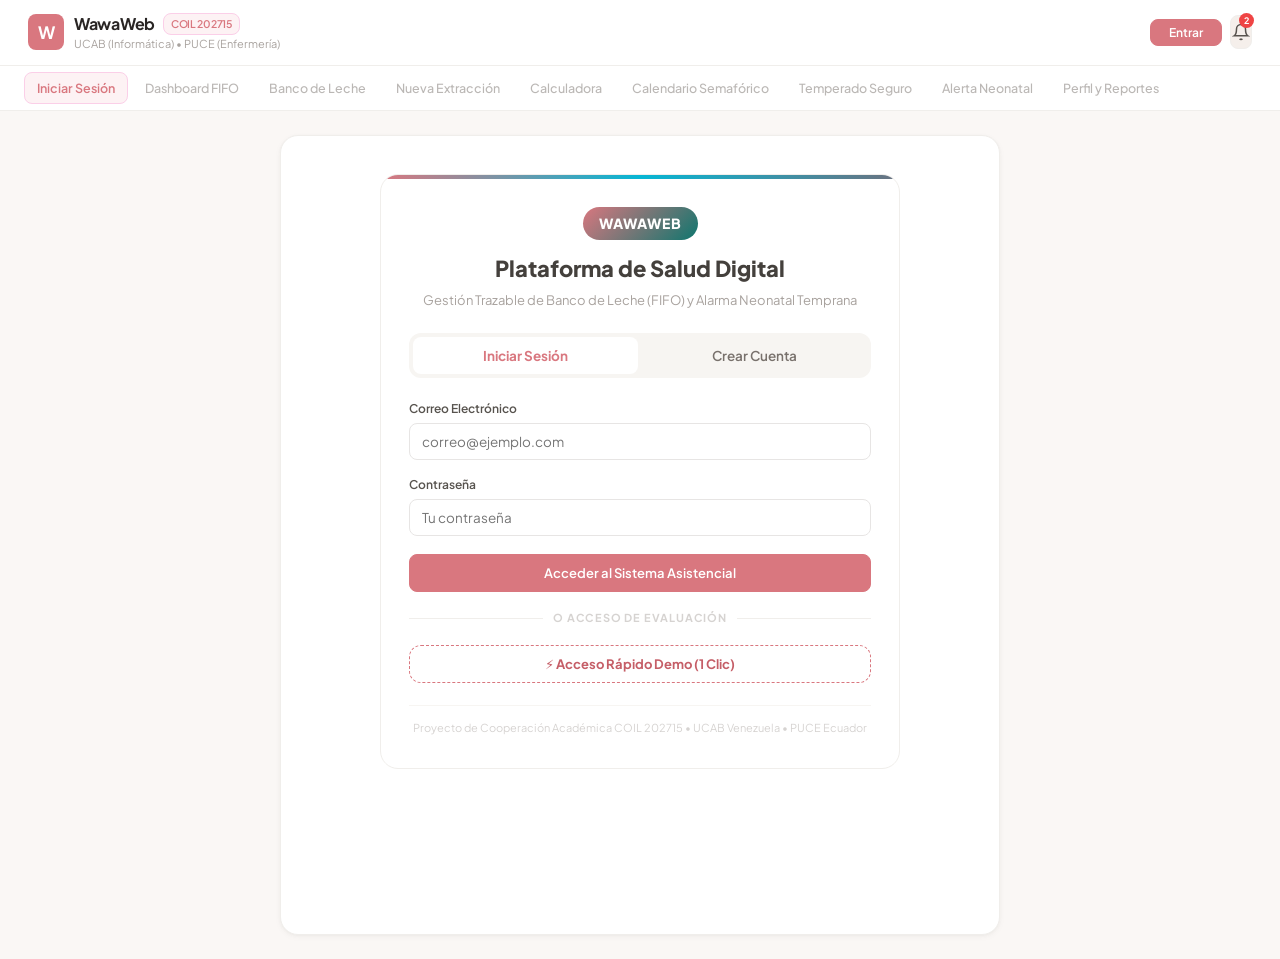
==== commit 9398608e: "merge: integrar cambios de origin/main preservando backend Go, SQLite y soporte Vercel" ====
--- a/index.html
+++ b/index.html
@@ -231,7 +231,7 @@
 
         <!-- Stock Disponible (ml y oz) -->
         <div class="stock-grid">
-          <div class="stock-stat-box">
+          <div class="stock-stat-box" onclick="UIController.switchScreen('screen-inventory')" style="cursor: pointer;" title="Ver inventario">
             <div class="stat-value" id="dash-stock-ml">0 ml</div>
             <div class="stat-label">Stock Total Disponible</div>
             <div style="display: flex; gap: 6px; margin-top: 6px; flex-wrap: wrap;">
@@ -239,7 +239,7 @@
               <span class="stat-badge" id="dash-ambiente-badge" style="display: none; background: #FEF3C7; color: #92400E; border: 1px solid #FCD34D;">Ambiente: 0 ml</span>
             </div>
           </div>
-          <div class="stock-stat-box">
+          <div class="stock-stat-box" onclick="UIController.switchScreen('screen-inventory')" style="cursor: pointer;" title="Ver inventario">
             <div class="stat-value" id="dash-stock-oz">0.0 oz</div>
             <div class="stat-label">Equivalente en Onzas</div>
             <span class="stat-badge badge-congelado" id="dash-freezer-badge">Congelador: 0 ml</span>
@@ -254,31 +254,122 @@
           <!-- Generado dinámicamente por FIFOEngine -->
         </div>
 
-        <!-- Grilla de Accesos Rápidos -->
-        <div class="quick-tiles-grid">
-          <div class="action-tile-btn" onclick="UIController.switchScreen('screen-extraction')">
-            <span class="tile-title">Nueva Extracción</span>
-            <span class="tile-desc">Registrar volumen (ml/oz) y fecha</span>
-          </div>
-          <div class="action-tile-btn" onclick="UIController.switchScreen('screen-inventory')">
-            <span class="tile-title">Ver Inventario FIFO</span>
-            <span class="tile-desc">Control de rotación y lotes</span>
-          </div>
-          <div class="action-tile-btn" onclick="UIController.switchScreen('screen-calculator')">
-            <span class="tile-title">Calculadora Pediátrica</span>
-            <span class="tile-desc">Dosis según peso y tomas</span>
-          </div>
-          <div class="action-tile-btn" onclick="UIController.switchScreen('screen-calendar')">
-            <span class="tile-title">Semáforo de Frescura</span>
-            <span class="tile-desc">Vigilancia de estabilidad térmica</span>
-          </div>
-          <div class="action-tile-btn" onclick="UIController.switchScreen('screen-thawing')">
-            <span class="tile-title">Baño María Seguro</span>
-            <span class="tile-desc">Temporizador clínico de 10 min</span>
-          </div>
-          <div class="action-tile-btn" onclick="UIController.switchScreen('screen-triage')" style="border-color: #FECDD3; background: #FFF5F6;">
-            <span class="tile-title" style="color: #BE123C;">Alerta Neonatal</span>
-            <span class="tile-desc">Tamizaje de signos de deshidratación</span>
+        <!-- Mosaico Minimalista de Módulos (Grid Hub) -->
+        <div class="mosaic-section-header">
+          <span class="mosaic-section-title">Módulos del Sistema</span>
+        </div>
+
+        <div class="mosaic-grid">
+          <div class="mosaic-tile-card" onclick="UIController.switchScreen('screen-extraction')">
+            <div class="tile-icon-bubble">
+              <svg viewBox="0 0 24 24" width="20" height="20" fill="none" stroke="currentColor" stroke-width="2" stroke-linecap="round" stroke-linejoin="round">
+                <path d="M12 5v14M5 12h14"></path>
+              </svg>
+            </div>
+            <div class="tile-content">
+              <div class="tile-title">Nueva Extracción</div>
+              <div class="tile-desc">Registrar volumen (ml/oz), fecha y frío</div>
+            </div>
+          </div>
+
+          <div class="mosaic-tile-card" onclick="UIController.switchScreen('screen-inventory')">
+            <div class="tile-icon-bubble">
+              <svg viewBox="0 0 24 24" width="20" height="20" fill="none" stroke="currentColor" stroke-width="2" stroke-linecap="round" stroke-linejoin="round">
+                <rect x="3" y="3" width="18" height="18" rx="2" ry="2"></rect>
+                <line x1="3" y1="9" x2="21" y2="9"></line>
+                <line x1="9" y1="21" x2="9" y2="9"></line>
+              </svg>
+            </div>
+            <div class="tile-content">
+              <div class="tile-title">Banco de Leche (FIFO)</div>
+              <div class="tile-desc">Control de rotación cronológica de frascos</div>
+            </div>
+          </div>
+
+          <div class="mosaic-tile-card" onclick="UIController.switchScreen('screen-intake-history')">
+            <div class="tile-icon-bubble">
+              <svg viewBox="0 0 24 24" width="20" height="20" fill="none" stroke="currentColor" stroke-width="2" stroke-linecap="round" stroke-linejoin="round">
+                <path d="M14 2H6a2 2 0 0 0-2 2v16a2 2 0 0 0 2 2h12a2 2 0 0 0 2-2V8z"></path>
+                <polyline points="14 2 14 8 20 8"></polyline>
+                <line x1="16" y1="13" x2="8" y2="13"></line>
+                <line x1="16" y1="17" x2="8" y2="17"></line>
+              </svg>
+            </div>
+            <div class="tile-content">
+              <div class="tile-title">Historial de Tomas</div>
+              <div class="tile-desc">Registro de dosis, horarios y métodos</div>
+            </div>
+          </div>
+
+          <div class="mosaic-tile-card" onclick="UIController.switchScreen('screen-calculator')">
+            <div class="tile-icon-bubble">
+              <svg viewBox="0 0 24 24" width="20" height="20" fill="none" stroke="currentColor" stroke-width="2" stroke-linecap="round" stroke-linejoin="round">
+                <rect x="4" y="2" width="16" height="20" rx="2"></rect>
+                <line x1="8" y1="6" x2="16" y2="6"></line>
+                <line x1="8" y1="10" x2="16" y2="10"></line>
+                <line x1="8" y1="14" x2="12" y2="14"></line>
+                <line x1="8" y1="18" x2="10" y2="18"></line>
+              </svg>
+            </div>
+            <div class="tile-content">
+              <div class="tile-title">Calculadora Pediátrica</div>
+              <div class="tile-desc">Dosis según peso (150 ml/kg/día)</div>
+            </div>
+          </div>
+
+          <div class="mosaic-tile-card" onclick="UIController.switchScreen('screen-calendar')">
+            <div class="tile-icon-bubble">
+              <svg viewBox="0 0 24 24" width="20" height="20" fill="none" stroke="currentColor" stroke-width="2" stroke-linecap="round" stroke-linejoin="round">
+                <rect x="3" y="4" width="18" height="18" rx="2" ry="2"></rect>
+                <line x1="16" y1="2" x2="16" y2="6"></line>
+                <line x1="8" y1="2" x2="8" y2="6"></line>
+                <line x1="3" y1="10" x2="21" y2="10"></line>
+              </svg>
+            </div>
+            <div class="tile-content">
+              <div class="tile-title">Calendario Semafórico</div>
+              <div class="tile-desc">Estabilidad térmica en refrigerador y congelador</div>
+            </div>
+          </div>
+
+          <div class="mosaic-tile-card" onclick="UIController.switchScreen('screen-thawing')">
+            <div class="tile-icon-bubble">
+              <svg viewBox="0 0 24 24" width="20" height="20" fill="none" stroke="currentColor" stroke-width="2" stroke-linecap="round" stroke-linejoin="round">
+                <circle cx="12" cy="12" r="10"></circle>
+                <polyline points="12 6 12 12 16 14"></polyline>
+              </svg>
+            </div>
+            <div class="tile-content">
+              <div class="tile-title">Temperado Seguro</div>
+              <div class="tile-desc">Protocolo baño maría tibio y timer de 10 min</div>
+            </div>
+          </div>
+
+          <div class="mosaic-tile-card" onclick="UIController.switchScreen('screen-triage')">
+            <div class="tile-icon-bubble" style="color: var(--sem-red);">
+              <svg viewBox="0 0 24 24" width="20" height="20" fill="none" stroke="currentColor" stroke-width="2" stroke-linecap="round" stroke-linejoin="round">
+                <path d="M10.29 3.86L1.82 18a2 2 0 0 0 1.71 3h16.94a2 2 0 0 0 1.71-3L13.71 3.86a2 2 0 0 0-3.42 0z"></path>
+                <line x1="12" y1="9" x2="12" y2="13"></line>
+                <line x1="12" y1="17" x2="12.01" y2="17"></line>
+              </svg>
+            </div>
+            <div class="tile-content">
+              <div class="tile-title">Alerta Neonatal</div>
+              <div class="tile-desc">Triaje AIEPI de 4 signos de deshidratación</div>
+            </div>
+          </div>
+
+          <div class="mosaic-tile-card" onclick="UIController.switchScreen('screen-profile')">
+            <div class="tile-icon-bubble">
+              <svg viewBox="0 0 24 24" width="20" height="20" fill="none" stroke="currentColor" stroke-width="2" stroke-linecap="round" stroke-linejoin="round">
+                <path d="M20 21v-2a4 4 0 0 0-4-4H8a4 4 0 0 0-4 4v2"></path>
+                <circle cx="12" cy="7" r="4"></circle>
+              </svg>
+            </div>
+            <div class="tile-content">
+              <div class="tile-title">Perfil y Reportes</div>
+              <div class="tile-desc">Datos del bebé, exportar JSON e imprimir informe</div>
+            </div>
           </div>
         </div>
       </section>
@@ -287,7 +378,14 @@
            PANTALLA 2: GESTIÓN DE BANCO DE LECHE (INVENTARIO FIFO COMPLETO)
            --------------------------------------------------------------------- -->
       <section id="screen-inventory" class="app-screen">
-        <div class="hero-header" style="background: linear-gradient(135deg, #1E3A8A 0%, #0D9488 100%);">
+        <button class="btn-back-hub" onclick="UIController.switchScreen('screen-dashboard')">
+          <svg viewBox="0 0 24 24" width="16" height="16" fill="none" stroke="currentColor" stroke-width="2.5" stroke-linecap="round" stroke-linejoin="round">
+            <line x1="19" y1="12" x2="5" y2="12"></line>
+            <polyline points="12 19 5 12 12 5"></polyline>
+          </svg>
+          <span>Volver al Menú Principal</span>
+        </button>
+        <div class="hero-header">
           <span class="hero-tag">Trazabilidad de Cadena de Frío</span>
           <h2 class="hero-title">Inventario FIFO de Extracciones</h2>
           <p class="hero-desc">Lotes ordenados por antigüedad biológica (Primero en Entrar, Primero en Salir).</p>
@@ -315,10 +413,46 @@
       </section>
 
       <!-- ---------------------------------------------------------------------
+           PANTALLA: HISTORIAL DE TOMAS SUMINISTRADAS
+           --------------------------------------------------------------------- -->
+      <section id="screen-intake-history" class="app-screen">
+        <button class="btn-back-hub" onclick="UIController.switchScreen('screen-dashboard')">
+          <svg viewBox="0 0 24 24" width="16" height="16" fill="none" stroke="currentColor" stroke-width="2.5" stroke-linecap="round" stroke-linejoin="round">
+            <line x1="19" y1="12" x2="5" y2="12"></line>
+            <polyline points="12 19 5 12 12 5"></polyline>
+          </svg>
+          <span>Volver al Menú Principal</span>
+        </button>
+        <div class="hero-header">
+          <span class="hero-tag">Seguimiento Nutricional y Clínico</span>
+          <h2 class="hero-title">Historial de Tomas Ingeridas</h2>
+          <p class="hero-desc">Registro detallado de tomas administradas, volúmenes, métodos y temperado pasivo.</p>
+        </div>
+
+        <div style="display: flex; justify-content: space-between; align-items: center; margin-bottom: 12px;">
+          <span style="font-size: 13px; font-weight: 700; color: var(--neutral-700);">Tomas Registradas</span>
+          <button class="btn-secondary" style="padding: 6px 12px; font-size: 12px;" onclick="UIController.openDirectIntakeModal()">
+            + Registrar Toma
+          </button>
+        </div>
+
+        <div id="intake-history-list-container">
+          <!-- Inyectado dinámicamente por UIController.renderIntakeHistory -->
+        </div>
+      </section>
+
+      <!-- ---------------------------------------------------------------------
            PANTALLA 3: CAPTURA DE NUEVA EXTRACCIÓN (FORMULARIO FIFO)
            --------------------------------------------------------------------- -->
       <section id="screen-extraction" class="app-screen">
-        <div class="hero-header" style="background: linear-gradient(135deg, #0D9488 0%, #047857 100%);">
+        <button class="btn-back-hub" onclick="UIController.switchScreen('screen-dashboard')">
+          <svg viewBox="0 0 24 24" width="16" height="16" fill="none" stroke="currentColor" stroke-width="2.5" stroke-linecap="round" stroke-linejoin="round">
+            <line x1="19" y1="12" x2="5" y2="12"></line>
+            <polyline points="12 19 5 12 12 5"></polyline>
+          </svg>
+          <span>Volver al Menú Principal</span>
+        </button>
+        <div class="hero-header">
           <span class="hero-tag">Registro de Extracción Biosegura</span>
           <h2 class="hero-title">Ingreso de Nuevo Lote</h2>
           <p class="hero-desc">El lote ingresará automáticamente al final de la cola FIFO para control de caducidad.</p>
@@ -378,7 +512,14 @@
            PANTALLA 4: CALCULADORA VOLUMÉTRICA Y CONVERSOR PRÁCTICO
            --------------------------------------------------------------------- -->
       <section id="screen-calculator" class="app-screen">
-        <div class="hero-header" style="background: linear-gradient(135deg, #2563EB 0%, #1D4ED8 100%);">
+        <button class="btn-back-hub" onclick="UIController.switchScreen('screen-dashboard')">
+          <svg viewBox="0 0 24 24" width="16" height="16" fill="none" stroke="currentColor" stroke-width="2.5" stroke-linecap="round" stroke-linejoin="round">
+            <line x1="19" y1="12" x2="5" y2="12"></line>
+            <polyline points="12 19 5 12 12 5"></polyline>
+          </svg>
+          <span>Volver al Menú Principal</span>
+        </button>
+        <div class="hero-header">
           <span class="hero-tag">Dosificación Pediátrica</span>
           <h2 class="hero-title">Calculadora y Conversor Doméstico</h2>
           <p class="hero-desc">Basado en la regla biomédica internacional de 150 ml/kg/día para lactantes sanos.</p>
@@ -445,7 +586,14 @@
            PANTALLA 5: CALENDARIO SEMAFÓRICO DE FRESCURA
            --------------------------------------------------------------------- -->
       <section id="screen-calendar" class="app-screen">
-        <div class="hero-header" style="background: linear-gradient(135deg, #0F766E 0%, #115E59 100%);">
+        <button class="btn-back-hub" onclick="UIController.switchScreen('screen-dashboard')">
+          <svg viewBox="0 0 24 24" width="16" height="16" fill="none" stroke="currentColor" stroke-width="2.5" stroke-linecap="round" stroke-linejoin="round">
+            <line x1="19" y1="12" x2="5" y2="12"></line>
+            <polyline points="12 19 5 12 12 5"></polyline>
+          </svg>
+          <span>Volver al Menú Principal</span>
+        </button>
+        <div class="hero-header">
           <span class="hero-tag">Vigilancia Semafórica</span>
           <h2 class="hero-title">Calendario de Frescura</h2>
           <p class="hero-desc">Monitoreo cromático del banco de leche según las ventanas de estabilidad térmica.</p>
@@ -488,7 +636,14 @@
            PANTALLA 6: GUÍA DE TEMPERADO BIOSEGURO Y TEMPORIZADOR
            --------------------------------------------------------------------- -->
       <section id="screen-thawing" class="app-screen">
-        <div class="hero-header" style="background: linear-gradient(135deg, #0284C7 0%, #0369A1 100%);">
+        <button class="btn-back-hub" onclick="UIController.switchScreen('screen-dashboard')">
+          <svg viewBox="0 0 24 24" width="16" height="16" fill="none" stroke="currentColor" stroke-width="2.5" stroke-linecap="round" stroke-linejoin="round">
+            <line x1="19" y1="12" x2="5" y2="12"></line>
+            <polyline points="12 19 5 12 12 5"></polyline>
+          </svg>
+          <span>Volver al Menú Principal</span>
+        </button>
+        <div class="hero-header">
           <span class="hero-tag">Protocolo de Bioseguridad</span>
           <h2 class="hero-title">Temperado y Descongelación</h2>
           <p class="hero-desc">Directrices hospitalarias de la OMS y el MSP para proteger las inmunoglobulinas.</p>
@@ -555,7 +710,14 @@
            PANTALLA 7: EVALUADOR VISUAL DE ALARMA NEONATAL (TRIAJE CLÍNICO)
            --------------------------------------------------------------------- -->
       <section id="screen-triage" class="app-screen">
-        <div class="hero-header" style="background: linear-gradient(135deg, #BE123C 0%, #881337 100%);">
+        <button class="btn-back-hub" onclick="UIController.switchScreen('screen-dashboard')">
+          <svg viewBox="0 0 24 24" width="16" height="16" fill="none" stroke="currentColor" stroke-width="2.5" stroke-linecap="round" stroke-linejoin="round">
+            <line x1="19" y1="12" x2="5" y2="12"></line>
+            <polyline points="12 19 5 12 12 5"></polyline>
+          </svg>
+          <span>Volver al Menú Principal</span>
+        </button>
+        <div class="hero-header">
           <span class="hero-tag">Tamizaje Clínico AIEPI / OMS</span>
           <h2 class="hero-title">Evaluador de Alarma Neonatal</h2>
           <p class="hero-desc">Detección oportuna de deshidratación aguda y desnutrición en lactantes de 0 a 6 meses.</p>
@@ -731,12 +893,22 @@
           </button>
         </div>
 
-        <div style="margin-top: 24px; display: flex; flex-direction: column; gap: 10px;">
+        <div style="margin-top: 18px; margin-bottom: 24px;">
+          <button class="btn-primary" onclick="UIController.saveProfileSettings()">
+            Guardar y Actualizar Perfil Clínico
+          </button>
+        </div>
+
+        <hr style="border: none; border-top: 1px solid var(--neutral-200); margin: 24px 0;">
+
+        <h3 style="font-size: 14px; font-weight: 700; color: var(--neutral-800); margin-bottom: 12px;">Reportes y Respaldo de Datos</h3>
+
+        <div style="display: flex; flex-direction: column; gap: 10px;">
           <button class="btn-primary" onclick="UIController.generateClinicalPrintReport()">
             Generar e Imprimir Reporte para el Pediatra
           </button>
 
-          <button class="btn-secondary" onclick="UIController.showToast('Datos exportados en JSON correctamente.');">
+          <button class="btn-secondary" onclick="UIController.exportDataJSON()">
             Exportar Respaldo Local (JSON)
           </button>
 
@@ -773,6 +945,16 @@
       <div class="form-group">
         <label class="form-label">Volumen Suministrado (ml)</label>
         <input type="number" id="modal-consume-vol" class="form-input" style="font-size: 18px; font-weight: 700;" min="1" max="500" step="1" required>
+      </div>
+
+      <div class="form-group">
+        <label class="form-label">Método de Suministro</label>
+        <select id="modal-consume-method" class="form-select">
+          <option value="biberon_lote">Biberón Graduado</option>
+          <option value="vasito_reliquia">Vasito / Cucharita (Evita confusión tetina)</option>
+          <option value="jeringa_10ml">Jeringa Dosificadora (10 ml)</option>
+          <option value="suplementador">Suplementador al Pecho (SNS)</option>
+        </select>
       </div>
 
       <div class="form-group">
--- a/styles.css
+++ b/styles.css
@@ -1,60 +1,114 @@
 /* ==========================================================================
    WawaWeb - Sistema de Gestión de Banco de Leche y Alarma Neonatal
    Proyecto COIL 202715 (UCAB - PUCE)
-   Hoja de Estilos de Producción
+   Estética Materna: Tonos Rosa Empolvado, Melocotón Suave, Salvia y Arena
+   Soporte Completo para Modo Noche / Modo Oscuro
    ========================================================================== */
 
 :root {
-  --primary: #0D9488;
-  --primary-hover: #0F766E;
-  --primary-light: #CCFBF1;
-  --primary-faint: #F0FDFA;
-  
-  --secondary: #1E3A8A;
-  --secondary-hover: #172554;
-  --secondary-light: #DBEAFE;
-  
-  --accent-coral: #F43F5E;
-  --accent-coral-light: #FFE4E6;
-  
+  /* Paleta Materna Suave & Cálida (Light Mode) */
+  --bg-app: #FAF7F5;             /* Crema suave muy claro */
+  --bg-card: #FFFFFF;            /* Blanco puro para tarjetas */
+  --bg-subtle: #F5EFEB;          /* Avena claro */
+  --bg-subtle-hover: #EFE6E0;    /* Hover sobre controles sutiles */
+
+  /* Colores Principales Maternos */
+  --primary: #D9777F;            /* Rosa palo / rubor maternal suave */
+  --primary-hover: #C55E67;      /* Rosa profundo */
+  --primary-subtle: #FDF2F4;     /* Toque rosáceo tenue */
+  --primary-border: #FBCFE8;     /* Borde rosa pastel */
+
+  --secondary: #6B7280;          /* Gris salvia neutro */
+  --accent-peach: #FDE8E1;       /* Melocotón pálido */
+  --accent-peach-text: #9A3412;  /* Texto sobre melocotón */
+
+  /* Textos Neutros Cálidos */
+  --neutral-900: #292524;        /* Carbón cálido suave */
+  --neutral-800: #44403C;        /* Pizarra cálida */
+  --neutral-700: #57534E;
+  --neutral-600: #78716C;
+  --neutral-500: #A8A29E;
+  --neutral-400: #D6D3D1;
+  --neutral-300: #E7E5E4;
+  --neutral-200: #F0EEEB;
+  --neutral-100: #F7F5F2;
+  --neutral-50:  #FAFAF9;
+
+  /* Semáforo Clínico en Tonos Amigables */
   --sem-green: #10B981;
   --sem-green-bg: #ECFDF5;
   --sem-green-border: #A7F3D0;
   --sem-green-text: #065F46;
-  
+
   --sem-yellow: #F59E0B;
   --sem-yellow-bg: #FFFBEB;
   --sem-yellow-border: #FDE68A;
   --sem-yellow-text: #92400E;
-  
+
   --sem-red: #EF4444;
   --sem-red-bg: #FEF2F2;
   --sem-red-border: #FECACA;
   --sem-red-text: #991B1B;
-  
-  --neutral-50: #F8FAFC;
-  --neutral-100: #F1F5F9;
-  --neutral-200: #E2E8F0;
-  --neutral-300: #CBD5E1;
-  --neutral-400: #94A3B8;
-  --neutral-500: #64748B;
-  --neutral-600: #475569;
-  --neutral-700: #334155;
-  --neutral-800: #1E293B;
-  --neutral-900: #0F172A;
-  
+
+  /* Radios Geométricos Suaves y Amables */
   --radius-sm: 8px;
-  --radius-md: 14px;
-  --radius-lg: 20px;
+  --radius-md: 12px;
+  --radius-lg: 18px;
   --radius-full: 9999px;
-  
-  --shadow-xs: 0 1px 2px rgba(0, 0, 0, 0.04);
-  --shadow-sm: 0 1px 3px rgba(0, 0, 0, 0.08);
-  --shadow-md: 0 4px 14px -2px rgba(13, 148, 136, 0.1), 0 2px 6px -1px rgba(0, 0, 0, 0.05);
-  --shadow-lg: 0 12px 28px -4px rgba(15, 23, 42, 0.12);
-  --shadow-xl: 0 20px 35px -5px rgba(15, 23, 42, 0.2);
-  
+
+  /* Sombras Tenues */
+  --shadow-subtle: 0 1px 3px rgba(68, 64, 60, 0.04);
+  --shadow-card: 0 2px 8px -2px rgba(68, 64, 60, 0.06), 0 1px 3px rgba(68, 64, 60, 0.04);
+  --shadow-popover: 0 12px 28px -6px rgba(41, 37, 36, 0.12);
+
   --font-sans: 'Plus Jakarta Sans', system-ui, -apple-system, BlinkMacSystemFont, 'Segoe UI', Roboto, sans-serif;
+}
+
+/* ==========================================================================
+   MODO OSCURO / MODO NOCHE (Descanso visual nocturno para tomas)
+   ========================================================================== */
+[data-theme="dark"] {
+  --bg-app: #181615;             /* Fondo oscuro cálido */
+  --bg-card: #23201E;            /* Superficie de tarjetas */
+  --bg-subtle: #2C2825;          /* Superficies secundarias */
+  --bg-subtle-hover: #38332F;
+
+  --primary: #E89BA2;            /* Rosa suave luminoso */
+  --primary-hover: #F2B5BB;
+  --primary-subtle: #3A2528;
+  --primary-border: #5A353B;
+
+  --secondary: #9CA3AF;
+  --accent-peach: #3D2922;
+  --accent-peach-text: #FDBA74;
+
+  --neutral-900: #FAF8F5;        /* Texto principal blanco cálido */
+  --neutral-800: #E7E5E4;
+  --neutral-700: #D6D3D1;
+  --neutral-600: #A8A29E;
+  --neutral-500: #78716C;
+  --neutral-400: #57534E;
+  --neutral-300: #3E3A36;
+  --neutral-200: #322E2B;
+  --neutral-100: #262220;
+  --neutral-50:  #1E1B19;
+
+  /* Semáforos en modo oscuro */
+  --sem-green-bg: #142E24;
+  --sem-green-border: #1E4E3C;
+  --sem-green-text: #6EE7B7;
+
+  --sem-yellow-bg: #35250E;
+  --sem-yellow-border: #5B4019;
+  --sem-yellow-text: #FCD34D;
+
+  --sem-red-bg: #351518;
+  --sem-red-border: #5C2227;
+  --sem-red-text: #FCA5A5;
+
+  --shadow-subtle: 0 1px 3px rgba(0, 0, 0, 0.3);
+  --shadow-card: 0 4px 12px rgba(0, 0, 0, 0.4);
+  --shadow-popover: 0 16px 36px rgba(0, 0, 0, 0.6);
 }
 
 * {
@@ -65,128 +119,125 @@
 }
 
 body {
-  background: #F1F5F9;
-  color: var(--neutral-900);
+  background: var(--bg-app);
+  color: var(--neutral-800);
   min-height: 100vh;
   display: flex;
   flex-direction: column;
   -webkit-font-smoothing: antialiased;
-}
-
-/* ==========================================================================
-   HEADER Y BARRA DE NAVEGACIÓN GLOBAL
+  line-height: 1.5;
+  transition: background-color 0.25s ease, color 0.25s ease;
+}
+
+/* ==========================================================================
+   HEADER SUPERIOR MINIMALISTA CON TOQUE MATERNO
    ========================================================================== */
 .top-navbar {
-  background: #FFFFFF;
+  background: var(--bg-card);
   border-bottom: 1px solid var(--neutral-200);
-  padding: 12px 24px;
+  padding: 12px 28px;
   display: flex;
   align-items: center;
   justify-content: space-between;
   position: sticky;
   top: 0;
   z-index: 100;
-  box-shadow: var(--shadow-xs);
+  transition: background-color 0.25s ease, border-color 0.25s ease;
 }
 
 .brand-group {
   display: flex;
   align-items: center;
-  gap: 12px;
+  gap: 10px;
   cursor: pointer;
 }
 
 .brand-icon {
-  width: 44px;
-  height: 44px;
-  background: linear-gradient(135deg, var(--primary) 0%, var(--secondary) 100%);
-  border-radius: var(--radius-md);
+  width: 36px;
+  height: 36px;
+  background: var(--primary);
+  border-radius: var(--radius-sm);
   display: flex;
   align-items: center;
   justify-content: center;
   color: white;
-  font-size: 22px;
-  font-weight: 800;
-  box-shadow: 0 4px 12px rgba(13, 148, 136, 0.35);
-  transition: transform 0.2s;
-}
-
-.brand-icon:hover {
-  transform: scale(1.05);
+  font-size: 17px;
+  font-weight: 700;
+  letter-spacing: -0.5px;
 }
 
 .brand-text h1 {
-  font-size: 19px;
-  font-weight: 800;
-  color: var(--secondary);
-  letter-spacing: -0.5px;
+  font-size: 16px;
+  font-weight: 700;
+  color: var(--neutral-900);
+  letter-spacing: -0.3px;
   display: flex;
   align-items: center;
   gap: 8px;
 }
 
 .brand-badge {
+  font-size: 10.5px;
+  color: var(--primary);
+  font-weight: 600;
+  background: var(--primary-subtle);
+  padding: 2px 7px;
+  border-radius: var(--radius-sm);
+  border: 1px solid var(--primary-border);
+}
+
+.brand-subtitle {
   font-size: 11px;
-  color: var(--primary-dark);
-  font-weight: 700;
-  background: var(--primary-light);
-  padding: 2px 8px;
-  border-radius: var(--radius-full);
-}
-
-.brand-subtitle {
-  font-size: 11.5px;
   color: var(--neutral-500);
-  font-weight: 500;
+  font-weight: 400;
 }
 
 .top-meta {
   display: flex;
   align-items: center;
-  gap: 14px;
+  gap: 8px;
 }
 
 .coil-pill {
   font-size: 12px;
   font-weight: 600;
-  color: var(--secondary);
-  background: var(--secondary-light);
-  padding: 6px 14px;
+  color: var(--neutral-700);
+  background: var(--bg-subtle);
+  border: 1px solid var(--neutral-200);
+  padding: 5px 12px;
   border-radius: var(--radius-full);
-  display: flex;
-  align-items: center;
-  gap: 6px;
 }
 
 .notification-bell-btn {
-  background: var(--neutral-100);
-  border: 1px solid var(--neutral-200);
-  width: 38px;
-  height: 38px;
-  border-radius: var(--radius-md);
+  background: var(--bg-subtle);
+  border: 1px solid var(--neutral-200);
+  width: 34px;
+  height: 34px;
+  border-radius: var(--radius-sm);
   cursor: pointer;
   display: flex;
   align-items: center;
   justify-content: center;
   position: relative;
-  font-size: 16px;
-  transition: background 0.2s;
+  color: var(--neutral-700);
+  transition: all 0.15s;
 }
 
 .notification-bell-btn:hover {
-  background: var(--neutral-200);
+  background: var(--bg-subtle-hover);
+  color: var(--neutral-900);
 }
 
 .bell-badge {
   position: absolute;
-  top: -4px;
-  right: -4px;
-  background: var(--accent-coral);
+  top: -3px;
+  right: -3px;
+  background: var(--sem-red);
   color: white;
-  font-size: 10px;
-  font-weight: 800;
-  width: 18px;
-  height: 18px;
+  font-size: 9px;
+  font-weight: 700;
+  width: 15px;
+  height: 15px;
   border-radius: 50%;
   display: flex;
   align-items: center;
@@ -194,195 +245,184 @@
 }
 
 /* ==========================================================================
-   BARRA HORIZONTAL DE PANTALLAS (SUBNAV)
+   SUB-NAVBAR LIMPIA
    ========================================================================== */
 .screens-nav-bar {
-  background: #FFFFFF;
-  border-bottom: 2px solid var(--neutral-200);
-  padding: 8px 16px;
-  display: flex;
-  gap: 8px;
+  background: var(--bg-card);
+  border-bottom: 1px solid var(--neutral-200);
+  padding: 6px 24px;
+  display: flex;
+  gap: 4px;
   overflow-x: auto;
   white-space: nowrap;
   position: sticky;
-  top: 68px;
+  top: 61px;
   z-index: 90;
+  transition: background-color 0.25s ease, border-color 0.25s ease;
 }
 
 .screens-nav-bar::-webkit-scrollbar {
-  height: 4px;
+  height: 3px;
 }
 .screens-nav-bar::-webkit-scrollbar-thumb {
   background: var(--neutral-300);
-  border-radius: 4px;
 }
 
 .nav-tab-btn {
   background: transparent;
   border: 1px solid transparent;
-  padding: 8px 14px;
-  border-radius: var(--radius-md);
-  font-size: 13px;
-  font-weight: 600;
+  padding: 7px 12px;
+  border-radius: var(--radius-sm);
+  font-size: 12.5px;
+  font-weight: 500;
   color: var(--neutral-600);
   cursor: pointer;
-  display: flex;
-  align-items: center;
-  gap: 7px;
-  transition: all 0.2s ease;
+  display: inline-flex;
+  align-items: center;
+  transition: all 0.15s ease;
 }
 
 .nav-tab-btn:hover {
-  background: var(--neutral-100);
+  background: var(--bg-subtle);
+  color: var(--neutral-900);
+}
+
+.nav-tab-btn.active {
+  background: var(--primary-subtle);
   color: var(--primary);
-}
-
-.nav-tab-btn.active {
-  background: var(--primary-light);
-  color: var(--primary-hover);
-  border-color: rgba(13, 148, 136, 0.3);
-  font-weight: 700;
-}
-
-/* ==========================================================================
-   CONTENEDOR PRINCIPAL Y ENTORNO RESPONSIVO
+  border-color: var(--primary-border);
+  font-weight: 600;
+}
+
+/* ==========================================================================
+   CONTENEDOR PRINCIPAL
    ========================================================================== */
 .main-wrapper {
   flex: 1;
-  padding: 20px;
+  padding: 24px 16px;
   display: flex;
   justify-content: center;
-  align-items: flex-start;
 }
 
 .device-frame {
   width: 100%;
-  max-width: 680px;
-  background: #FFFFFF;
-  border-radius: 28px;
-  box-shadow: var(--shadow-lg);
-  border: 1px solid var(--neutral-200);
-  min-height: 820px;
+  max-width: 720px;
+  background: var(--bg-card);
+  border-radius: var(--radius-lg);
+  border: 1px solid var(--neutral-200);
+  box-shadow: var(--shadow-card);
+  min-height: 800px;
   display: flex;
   flex-direction: column;
-  overflow: hidden;
   position: relative;
+  transition: background-color 0.25s ease, border-color 0.25s ease;
 }
 
 .app-screen {
-  padding: 22px;
+  padding: 28px;
   flex: 1;
   display: none;
 }
 
 .app-screen.active-screen {
   display: block;
-  animation: screenFadeIn 0.25s ease-out;
-}
-
-@keyframes screenFadeIn {
-  from { opacity: 0; transform: translateY(6px); }
-  to { opacity: 1; transform: translateY(0); }
-}
-
-/* ==========================================================================
-   COMPONENTES UI REUTILIZABLES
-   ========================================================================== */
-
-/* Tarjetas de Encabezado de Sección */
+  animation: simpleFadeIn 0.15s ease;
+}
+
+@keyframes simpleFadeIn {
+  from { opacity: 0; }
+  to { opacity: 1; }
+}
+
+/* ==========================================================================
+   HERO HEADER MINIMALISTA
+   ========================================================================== */
 .hero-header {
-  background: linear-gradient(135deg, var(--primary) 0%, var(--secondary) 100%);
-  color: white;
-  padding: 22px;
-  border-radius: var(--radius-lg);
-  margin-bottom: 20px;
-  position: relative;
-  overflow: hidden;
-  box-shadow: var(--shadow-md);
+  background: transparent !important;
+  color: var(--neutral-900) !important;
+  padding: 0 0 20px 0 !important;
+  border-radius: 0 !important;
+  margin-bottom: 24px !important;
+  border-bottom: 1px solid var(--neutral-200) !important;
+  box-shadow: none !important;
+  position: static !important;
 }
 
 .hero-header::after {
-  content: '';
-  position: absolute;
-  width: 200px;
-  height: 200px;
-  background: radial-gradient(circle, rgba(255, 255, 255, 0.15) 0%, rgba(255, 255, 255, 0) 70%);
-  top: -60px;
-  right: -50px;
-  border-radius: 50%;
+  display: none !important;
 }
 
 .hero-tag {
   font-size: 11px;
-  font-weight: 700;
+  font-weight: 600;
   text-transform: uppercase;
-  letter-spacing: 0.8px;
-  opacity: 0.85;
-  display: inline-block;
+  letter-spacing: 0.5px;
+  color: var(--primary);
+  display: block;
   margin-bottom: 4px;
 }
 
 .hero-title {
-  font-size: 22px;
-  font-weight: 800;
-  letter-spacing: -0.5px;
+  font-size: 20px;
+  font-weight: 700;
+  color: var(--neutral-900);
+  letter-spacing: -0.3px;
   margin-bottom: 4px;
 }
 
 .hero-desc {
   font-size: 13px;
-  opacity: 0.92;
+  color: var(--neutral-500);
   line-height: 1.4;
 }
 
-/* Stock Widgets */
+/* ==========================================================================
+   STOCK WIDGETS
+   ========================================================================== */
 .stock-grid {
   display: grid;
   grid-template-columns: 1fr 1fr;
-  gap: 14px;
-  margin-bottom: 18px;
+  gap: 12px;
+  margin-bottom: 20px;
 }
 
 .stock-stat-box {
-  background: var(--neutral-50);
+  background: var(--bg-subtle);
   border: 1px solid var(--neutral-200);
   border-radius: var(--radius-md);
   padding: 16px;
-  text-align: center;
-  transition: transform 0.2s, box-shadow 0.2s;
-}
-
-.stock-stat-box:hover {
-  transform: translateY(-2px);
-  box-shadow: var(--shadow-sm);
+  text-align: left;
 }
 
 .stat-value {
-  font-size: 28px;
-  font-weight: 800;
-  color: var(--secondary);
+  font-size: 26px;
+  font-weight: 700;
+  color: var(--neutral-900);
   line-height: 1.1;
+  letter-spacing: -0.5px;
 }
 
 .stat-label {
   font-size: 12px;
-  font-weight: 600;
+  font-weight: 500;
   color: var(--neutral-500);
   margin-top: 4px;
 }
 
 .stat-badge {
   display: inline-block;
-  font-size: 10px;
-  font-weight: 700;
+  font-size: 11px;
+  font-weight: 600;
   padding: 2px 8px;
-  border-radius: var(--radius-full);
-  margin-top: 6px;
+  border-radius: var(--radius-sm);
+  margin-top: 8px;
+  border: 1px solid var(--neutral-200);
 }
 
 .badge-refrigerado {
-  background: #E0F2FE;
+  background: var(--bg-card);
   color: #0369A1;
+  border-color: #BAE6FD;
 }
 
 .badge-ambiente {
@@ -391,47 +431,49 @@
 }
 
 .badge-congelado {
-  background: #EDE9FE;
-  color: #6D28D9;
-}
-
-/* Tarjeta Prioritaria FIFO (El Corazón del Sistema) */
+  background: var(--bg-card);
+  color: #7C3AED;
+  border-color: #DDD6FE;
+}
+
+/* ==========================================================================
+   TARJETA PRIORITARIA FIFO
+   ========================================================================== */
 .fifo-primary-card {
-  background: linear-gradient(135deg, #FFFBEB 0%, #FEF3C7 100%);
-  border: 2px solid #F59E0B;
-  border-radius: var(--radius-lg);
-  padding: 20px;
+  background: var(--bg-card);
+  border: 1px solid var(--sem-yellow-border);
+  border-left: 4px solid var(--sem-yellow);
+  border-radius: var(--radius-md);
+  padding: 18px;
   margin-bottom: 22px;
+  box-shadow: var(--shadow-subtle);
   position: relative;
-  box-shadow: 0 4px 16px rgba(245, 158, 11, 0.15);
 }
 
 .fifo-flag {
-  position: absolute;
-  top: -12px;
-  left: 20px;
-  background: #D97706;
-  color: white;
+  display: inline-block;
+  background: var(--sem-yellow-bg);
+  color: var(--sem-yellow-text);
+  border: 1px solid var(--sem-yellow-border);
   font-size: 10.5px;
-  font-weight: 800;
+  font-weight: 600;
   text-transform: uppercase;
-  letter-spacing: 0.6px;
-  padding: 4px 12px;
-  border-radius: var(--radius-full);
-  box-shadow: 0 2px 6px rgba(217, 119, 6, 0.3);
+  letter-spacing: 0.4px;
+  padding: 2px 8px;
+  border-radius: var(--radius-sm);
+  margin-bottom: 8px;
 }
 
 .fifo-card-title {
-  font-size: 17px;
-  font-weight: 800;
-  color: #92400E;
-  margin-top: 6px;
+  font-size: 15px;
+  font-weight: 700;
+  color: var(--neutral-900);
   margin-bottom: 4px;
 }
 
 .fifo-card-subtitle {
   font-size: 12.5px;
-  color: #B45309;
+  color: var(--neutral-600);
   line-height: 1.4;
   margin-bottom: 14px;
 }
@@ -440,17 +482,17 @@
   display: flex;
   justify-content: space-between;
   align-items: center;
-  background: white;
-  border: 1px solid #FDE68A;
-  border-radius: var(--radius-md);
-  padding: 12px 16px;
+  background: var(--bg-subtle);
+  border: 1px solid var(--neutral-200);
+  border-radius: var(--radius-sm);
+  padding: 12px 14px;
   margin-bottom: 14px;
 }
 
 .fifo-lot-code {
-  font-size: 22px;
-  font-weight: 800;
-  color: #B45309;
+  font-size: 18px;
+  font-weight: 700;
+  color: var(--neutral-900);
 }
 
 .fifo-countdown {
@@ -458,9 +500,9 @@
 }
 
 .fifo-countdown-time {
-  font-size: 14px;
-  font-weight: 800;
-  color: #991B1B;
+  font-size: 13px;
+  font-weight: 700;
+  color: var(--sem-red);
 }
 
 .fifo-countdown-lbl {
@@ -470,136 +512,238 @@
 
 .fifo-actions-row {
   display: flex;
-  gap: 10px;
+  gap: 8px;
 }
 
 .btn-fifo-consume {
   flex: 2;
-  background: #D97706;
+  background: var(--primary);
   color: white;
   border: none;
-  padding: 11px 16px;
-  border-radius: var(--radius-md);
-  font-size: 13px;
-  font-weight: 700;
+  padding: 9px 14px;
+  border-radius: var(--radius-sm);
+  font-size: 12.5px;
+  font-weight: 600;
   cursor: pointer;
   display: flex;
   align-items: center;
   justify-content: center;
   gap: 6px;
-  transition: background 0.2s;
+  transition: background 0.15s;
 }
 
 .btn-fifo-consume:hover {
-  background: #B45309;
+  background: var(--primary-hover);
 }
 
 .btn-fifo-transfer {
   flex: 1;
-  background: white;
-  color: #92400E;
-  border: 1px solid #F59E0B;
-  padding: 11px 14px;
-  border-radius: var(--radius-md);
-  font-size: 12.5px;
-  font-weight: 700;
-  cursor: pointer;
-  transition: all 0.2s;
+  background: var(--bg-card);
+  color: var(--neutral-700);
+  border: 1px solid var(--neutral-300);
+  padding: 9px 12px;
+  border-radius: var(--radius-sm);
+  font-size: 12px;
+  font-weight: 600;
+  cursor: pointer;
+  transition: all 0.15s;
 }
 
 .btn-fifo-transfer:hover {
-  background: #FEF3C7;
-}
-
-/* Grilla de Acciones Rápidas */
-.quick-tiles-grid {
+  background: var(--bg-subtle);
+  color: var(--neutral-900);
+}
+
+/* ==========================================================================
+   BOTÓN RETORNO AL MENÚ PRINCIPAL (BACK TO HUB)
+   ========================================================================== */
+.btn-back-hub {
+  background: var(--bg-subtle);
+  border: 1px solid var(--neutral-200);
+  color: var(--neutral-700);
+  padding: 8px 14px;
+  border-radius: var(--radius-sm);
+  font-size: 12px;
+  font-weight: 600;
+  cursor: pointer;
+  display: inline-flex;
+  align-items: center;
+  gap: 8px;
+  margin-bottom: 18px;
+  transition: all 0.15s ease;
+}
+
+.btn-back-hub:hover {
+  background: var(--bg-subtle-hover);
+  color: var(--neutral-900);
+  border-color: var(--neutral-300);
+}
+
+.btn-back-hub svg {
+  flex-shrink: 0;
+  color: var(--primary);
+}
+
+/* ==========================================================================
+   ENCABEZADO DE BIENVENIDA Y MOSAICO EN EL DASHBOARD
+   ========================================================================== */
+.hub-welcome-header {
+  margin-bottom: 20px;
+  padding-bottom: 16px;
+  border-bottom: 1px solid var(--neutral-200);
+}
+
+.hub-tag {
+  font-size: 11px;
+  font-weight: 600;
+  text-transform: uppercase;
+  letter-spacing: 0.6px;
+  color: var(--primary);
+  display: block;
+  margin-bottom: 3px;
+}
+
+.hub-baby-title {
+  font-size: 22px;
+  font-weight: 700;
+  color: var(--neutral-900);
+  letter-spacing: -0.4px;
+  margin-bottom: 4px;
+}
+
+.mosaic-section-header {
+  margin-top: 26px;
+  margin-bottom: 14px;
+  display: flex;
+  justify-content: space-between;
+  align-items: center;
+}
+
+.mosaic-section-title {
+  font-size: 13.5px;
+  font-weight: 700;
+  color: var(--neutral-900);
+  letter-spacing: -0.2px;
+}
+
+/* ==========================================================================
+   MOSAICO PRINCIPAL DE MÓDULOS (MOSAIC GRID)
+   ========================================================================== */
+.mosaic-grid {
   display: grid;
   grid-template-columns: repeat(2, 1fr);
   gap: 12px;
-  margin-bottom: 22px;
-}
-
-.action-tile-btn {
-  background: white;
+  margin-bottom: 24px;
+}
+
+@media (max-width: 540px) {
+  .mosaic-grid {
+    grid-template-columns: 1fr;
+  }
+}
+
+.mosaic-tile-card {
+  background: var(--bg-card);
   border: 1px solid var(--neutral-200);
   border-radius: var(--radius-md);
   padding: 16px;
   text-align: left;
   cursor: pointer;
-  transition: all 0.2s ease;
-  box-shadow: var(--shadow-xs);
-  display: flex;
-  flex-direction: column;
-}
-
-.action-tile-btn:hover {
+  transition: all 0.18s ease;
+  display: flex;
+  align-items: flex-start;
+  gap: 14px;
+  box-shadow: var(--shadow-subtle);
+}
+
+.mosaic-tile-card:hover {
   border-color: var(--primary);
+  background: var(--bg-subtle);
   transform: translateY(-2px);
-  box-shadow: var(--shadow-md);
-}
-
-.tile-icon {
-  font-size: 26px;
-  margin-bottom: 8px;
+  box-shadow: var(--shadow-card);
+}
+
+.tile-icon-bubble {
+  width: 40px;
+  height: 40px;
+  border-radius: var(--radius-sm);
+  background: var(--primary-subtle);
+  color: var(--primary);
+  border: 1px solid var(--primary-border);
+  display: flex;
+  align-items: center;
+  justify-content: center;
+  flex-shrink: 0;
+  transition: transform 0.15s ease;
+}
+
+.mosaic-tile-card:hover .tile-icon-bubble {
+  transform: scale(1.05);
+}
+
+.tile-content {
+  flex: 1;
 }
 
 .tile-title {
   font-size: 13.5px;
   font-weight: 700;
   color: var(--neutral-900);
+  margin-bottom: 3px;
 }
 
 .tile-desc {
   font-size: 11.5px;
   color: var(--neutral-500);
-  margin-top: 2px;
-}
-
-/* Botones Primarios y Secundarios */
+  line-height: 1.35;
+}
+
+/* ==========================================================================
+   BOTONES
+   ========================================================================== */
 .btn-primary {
   width: 100%;
   background: var(--primary);
-  color: white;
-  border: none;
-  padding: 14px 20px;
-  border-radius: var(--radius-md);
-  font-size: 14px;
-  font-weight: 700;
+  color: #FFFFFF;
+  border: 1px solid var(--primary);
+  padding: 10px 18px;
+  border-radius: var(--radius-sm);
+  font-size: 13px;
+  font-weight: 600;
   cursor: pointer;
   display: flex;
   align-items: center;
   justify-content: center;
   gap: 8px;
-  box-shadow: 0 4px 14px rgba(13, 148, 136, 0.25);
-  transition: background 0.2s, transform 0.1s;
+  transition: all 0.15s ease;
 }
 
 .btn-primary:hover {
   background: var(--primary-hover);
-}
-
-.btn-primary:active {
-  transform: scale(0.99);
+  border-color: var(--primary-hover);
 }
 
 .btn-secondary {
   width: 100%;
-  background: white;
+  background: var(--bg-card);
   color: var(--neutral-700);
   border: 1px solid var(--neutral-300);
-  padding: 12px 18px;
-  border-radius: var(--radius-md);
-  font-size: 13.5px;
-  font-weight: 600;
-  cursor: pointer;
-  transition: background 0.2s;
+  padding: 9px 16px;
+  border-radius: var(--radius-sm);
+  font-size: 12.5px;
+  font-weight: 600;
+  cursor: pointer;
+  transition: all 0.15s ease;
 }
 
 .btn-secondary:hover {
-  background: var(--neutral-100);
-}
-
-/* Formularios */
+  background: var(--bg-subtle);
+  color: var(--neutral-900);
+}
+
+/* ==========================================================================
+   FORMULARIOS
+   ========================================================================== */
 .form-group {
   margin-bottom: 16px;
 }
@@ -608,10 +752,10 @@
   display: flex;
   justify-content: space-between;
   align-items: center;
-  font-size: 12.5px;
-  font-weight: 700;
+  font-size: 12px;
+  font-weight: 600;
   color: var(--neutral-700);
-  margin-bottom: 6px;
+  margin-bottom: 5px;
 }
 
 .form-hint {
@@ -622,135 +766,135 @@
 
 .form-input, .form-select, .form-textarea {
   width: 100%;
-  padding: 12px 14px;
-  border-radius: var(--radius-md);
+  padding: 9px 12px;
+  border-radius: var(--radius-sm);
   border: 1px solid var(--neutral-300);
-  background: white;
-  font-size: 14px;
+  background: var(--bg-card);
+  font-size: 13.5px;
   color: var(--neutral-800);
   outline: none;
-  transition: border-color 0.2s, box-shadow 0.2s;
+  transition: border-color 0.15s;
 }
 
 .form-input:focus, .form-select:focus, .form-textarea:focus {
   border-color: var(--primary);
-  box-shadow: 0 0 0 3px rgba(13, 148, 136, 0.15);
 }
 
 .pill-toggle-container {
   display: flex;
-  background: var(--neutral-100);
-  padding: 4px;
-  border-radius: var(--radius-md);
-  gap: 4px;
+  background: var(--bg-subtle);
+  padding: 3px;
+  border-radius: var(--radius-sm);
+  gap: 3px;
 }
 
 .pill-toggle-btn {
   flex: 1;
   border: none;
   background: transparent;
-  padding: 9px 12px;
+  padding: 7px 10px;
   font-size: 12px;
-  font-weight: 700;
-  color: var(--neutral-500);
-  border-radius: var(--radius-sm);
-  cursor: pointer;
-  transition: all 0.2s;
+  font-weight: 600;
+  color: var(--neutral-600);
+  border-radius: var(--radius-sm);
+  cursor: pointer;
+  transition: all 0.15s;
   text-align: center;
 }
 
 .pill-toggle-btn.active {
-  background: white;
-  color: var(--primary-hover);
-  box-shadow: var(--shadow-xs);
-}
-
-/* Quick volume selector buttons */
+  background: var(--bg-card);
+  color: var(--primary);
+  box-shadow: var(--shadow-subtle);
+}
+
 .quick-vol-buttons {
   display: flex;
-  gap: 8px;
-  margin-top: 8px;
+  gap: 6px;
+  margin-top: 6px;
 }
 
 .quick-vol-btn {
   flex: 1;
-  background: var(--neutral-100);
+  background: var(--bg-subtle);
   border: 1px solid var(--neutral-200);
   border-radius: var(--radius-sm);
   padding: 6px;
-  font-size: 12px;
-  font-weight: 700;
+  font-size: 11.5px;
+  font-weight: 600;
   color: var(--neutral-700);
   cursor: pointer;
   transition: all 0.15s;
 }
 
 .quick-vol-btn:hover {
-  background: var(--primary-light);
-  border-color: var(--primary);
-  color: var(--primary-hover);
-}
-
-/* ==========================================================================
-   LISTADO Y TARJETAS DE LOTES (INVENTARIO FIFO)
+  background: var(--primary-subtle);
+  border-color: var(--primary-border);
+  color: var(--primary);
+}
+
+/* ==========================================================================
+   INVENTARIO FIFO (LOTES)
    ========================================================================== */
 .inventory-filters-row {
   display: flex;
-  gap: 8px;
+  gap: 6px;
   overflow-x: auto;
   margin-bottom: 16px;
-  padding-bottom: 4px;
+  padding-bottom: 2px;
 }
 
 .filter-chip-btn {
-  background: white;
+  background: var(--bg-card);
   border: 1px solid var(--neutral-300);
   border-radius: var(--radius-full);
-  padding: 6px 14px;
-  font-size: 12px;
-  font-weight: 600;
+  padding: 5px 12px;
+  font-size: 11.5px;
+  font-weight: 500;
   color: var(--neutral-600);
   cursor: pointer;
   white-space: nowrap;
-  transition: all 0.2s;
+  transition: all 0.15s;
+}
+
+.filter-chip-btn:hover {
+  background: var(--bg-subtle);
+  color: var(--neutral-900);
 }
 
 .filter-chip-btn.active {
-  background: var(--secondary);
-  color: white;
-  border-color: var(--secondary);
+  background: var(--primary);
+  color: #FFFFFF;
+  border-color: var(--primary);
+  font-weight: 600;
 }
 
 .batch-list-container {
   display: flex;
   flex-direction: column;
-  gap: 12px;
+  gap: 10px;
 }
 
 .batch-item-card {
-  background: white;
-  border: 1px solid var(--neutral-200);
-  border-radius: var(--radius-md);
-  padding: 16px;
-  box-shadow: var(--shadow-xs);
-  transition: all 0.2s;
+  background: var(--bg-card);
+  border: 1px solid var(--neutral-200);
+  border-radius: var(--radius-sm);
+  padding: 14px;
+  transition: border-color 0.15s;
   position: relative;
-  border-left: 5px solid var(--neutral-300);
+  border-left: 3px solid var(--neutral-300);
 }
 
 .batch-item-card.state-green {
   border-left-color: var(--sem-green);
-  background: #FCFDFD;
 }
 
 .batch-item-card.state-yellow {
   border-left-color: var(--sem-yellow);
-  background: #FFFEFA;
 }
 
 .batch-item-card.state-red {
   border-left-color: var(--sem-red);
-  background: #FFFDFD;
 }
 
 .batch-card-header {
@@ -761,8 +905,8 @@
 }
 
 .batch-id-tag {
-  font-size: 15px;
-  font-weight: 800;
+  font-size: 14px;
+  font-weight: 700;
   color: var(--neutral-900);
   display: flex;
   align-items: center;
@@ -771,17 +915,18 @@
 
 .fifo-order-badge {
   font-size: 10px;
-  font-weight: 700;
-  background: var(--neutral-200);
-  color: var(--neutral-700);
-  padding: 2px 6px;
+  font-weight: 600;
+  background: var(--bg-subtle);
+  color: var(--neutral-600);
+  border: 1px solid var(--neutral-200);
+  padding: 1px 6px;
   border-radius: var(--radius-sm);
 }
 
 .batch-status-badge {
   font-size: 11px;
-  font-weight: 700;
-  padding: 3px 10px;
+  font-weight: 600;
+  padding: 2px 8px;
   border-radius: var(--radius-full);
 }
 
@@ -803,30 +948,36 @@
   border: 1px solid var(--sem-red-border);
 }
 
+.badge-consumed {
+  background: var(--bg-subtle);
+  color: var(--neutral-500);
+  border: 1px solid var(--neutral-200);
+}
+
 .batch-card-body {
   display: grid;
   grid-template-columns: 1fr 1fr;
-  gap: 8px;
-  font-size: 12.5px;
+  gap: 6px;
+  font-size: 12px;
   color: var(--neutral-600);
-  margin-bottom: 12px;
+  margin-bottom: 10px;
 }
 
 .batch-card-actions {
   display: flex;
-  gap: 8px;
+  gap: 6px;
   border-top: 1px solid var(--neutral-100);
-  padding-top: 10px;
+  padding-top: 8px;
 }
 
 .btn-card-action {
   flex: 1;
-  background: var(--neutral-100);
-  border: 1px solid var(--neutral-200);
-  padding: 7px 10px;
+  background: var(--bg-subtle);
+  border: 1px solid var(--neutral-200);
+  padding: 6px 10px;
   border-radius: var(--radius-sm);
   font-size: 11.5px;
-  font-weight: 700;
+  font-weight: 600;
   color: var(--neutral-700);
   cursor: pointer;
   text-align: center;
@@ -834,7 +985,8 @@
 }
 
 .btn-card-action:hover {
-  background: var(--neutral-200);
+  background: var(--bg-subtle-hover);
+  color: var(--neutral-900);
 }
 
 .btn-card-action.primary-consume {
@@ -848,74 +1000,78 @@
 }
 
 .btn-card-action.danger-discard {
-  background: var(--sem-red-bg);
+  background: var(--bg-card);
   border-color: var(--sem-red-border);
   color: var(--sem-red-text);
 }
 
-/* ==========================================================================
-   CALCULADORA VOLUMÉTRICA Y CONVERSOR
+.btn-card-action.danger-discard:hover {
+  background: var(--sem-red-bg);
+}
+
+/* ==========================================================================
+   CALCULADORA VOLUMÉTRICA
    ========================================================================== */
 .calc-result-box {
-  background: linear-gradient(135deg, #EFF6FF 0%, #DBEAFE 100%);
-  border: 2px solid #93C5FD;
-  border-radius: var(--radius-lg);
-  padding: 22px;
+  background: var(--bg-subtle);
+  border: 1px solid var(--neutral-200);
+  border-radius: var(--radius-md);
+  padding: 20px;
   text-align: center;
+  margin-bottom: 18px;
+}
+
+.calc-result-title {
+  font-size: 11.5px;
+  font-weight: 600;
+  text-transform: uppercase;
+  letter-spacing: 0.5px;
+  color: var(--primary);
+  margin-bottom: 4px;
+}
+
+.calc-result-value {
+  font-size: 32px;
+  font-weight: 800;
+  color: var(--neutral-900);
+  line-height: 1.1;
+  letter-spacing: -0.5px;
+}
+
+.calc-result-meta {
+  font-size: 12.5px;
+  color: var(--neutral-600);
+  margin-top: 4px;
+}
+
+.equiv-grid {
+  display: flex;
+  flex-direction: column;
+  gap: 8px;
   margin-bottom: 20px;
-  box-shadow: var(--shadow-sm);
-}
-
-.calc-result-title {
-  font-size: 12px;
-  font-weight: 700;
-  text-transform: uppercase;
-  letter-spacing: 0.6px;
-  color: #1E40AF;
-  margin-bottom: 4px;
-}
-
-.calc-result-value {
-  font-size: 38px;
-  font-weight: 800;
-  color: #1E3A8A;
-  line-height: 1.1;
-}
-
-.calc-result-meta {
-  font-size: 13px;
-  color: #3B82F6;
-  font-weight: 600;
-  margin-top: 4px;
-}
-
-.equiv-grid {
-  display: flex;
-  flex-direction: column;
-  gap: 10px;
-  margin-bottom: 20px;
 }
 
 .equiv-tile {
-  background: white;
-  border: 1px solid var(--neutral-200);
-  border-radius: var(--radius-md);
-  padding: 14px 16px;
-  display: flex;
-  align-items: center;
-  gap: 16px;
-  box-shadow: var(--shadow-xs);
+  background: var(--bg-card);
+  border: 1px solid var(--neutral-200);
+  border-radius: var(--radius-sm);
+  padding: 12px 14px;
+  display: flex;
+  align-items: center;
+  gap: 14px;
 }
 
 .equiv-tile-icon {
-  width: 44px;
-  height: 44px;
-  background: var(--neutral-100);
-  border-radius: var(--radius-md);
+  width: 38px;
+  height: 38px;
+  background: var(--bg-subtle);
+  border-radius: var(--radius-sm);
   display: flex;
   align-items: center;
   justify-content: center;
-  font-size: 22px;
+  font-size: 11.5px;
+  font-weight: 700;
+  color: var(--primary);
   flex-shrink: 0;
 }
 
@@ -924,114 +1080,113 @@
 }
 
 .equiv-tile-val {
-  font-size: 16px;
-  font-weight: 800;
+  font-size: 14.5px;
+  font-weight: 700;
   color: var(--neutral-900);
 }
 
 .equiv-tile-desc {
-  font-size: 11.5px;
+  font-size: 11px;
   color: var(--neutral-500);
-  margin-top: 2px;
 }
 
 /* ==========================================================================
    CALENDARIO SEMAFÓRICO
    ========================================================================== */
 .calendar-card {
-  background: white;
-  border: 1px solid var(--neutral-200);
-  border-radius: var(--radius-lg);
-  padding: 18px;
-  margin-bottom: 20px;
-  box-shadow: var(--shadow-xs);
+  background: var(--bg-card);
+  border: 1px solid var(--neutral-200);
+  border-radius: var(--radius-md);
+  padding: 16px;
+  margin-bottom: 18px;
 }
 
 .cal-header-bar {
   display: flex;
   justify-content: space-between;
   align-items: center;
-  margin-bottom: 14px;
+  margin-bottom: 12px;
 }
 
 .cal-month-title {
-  font-size: 15px;
-  font-weight: 800;
+  font-size: 14.5px;
+  font-weight: 700;
   color: var(--neutral-900);
 }
 
 .cal-nav-btn {
-  background: var(--neutral-100);
-  border: 1px solid var(--neutral-200);
-  width: 32px;
-  height: 32px;
+  background: var(--bg-subtle);
+  border: 1px solid var(--neutral-200);
+  width: 28px;
+  height: 28px;
   border-radius: var(--radius-sm);
   cursor: pointer;
   display: flex;
   align-items: center;
   justify-content: center;
-  font-size: 12px;
-  font-weight: 700;
+  font-size: 11px;
+  font-weight: 700;
+  color: var(--neutral-700);
 }
 
 .cal-weekdays {
   display: grid;
   grid-template-columns: repeat(7, 1fr);
   text-align: center;
-  font-size: 11.5px;
-  font-weight: 700;
+  font-size: 11px;
+  font-weight: 600;
   color: var(--neutral-400);
-  padding-bottom: 8px;
+  padding-bottom: 6px;
 }
 
 .cal-days-grid {
   display: grid;
   grid-template-columns: repeat(7, 1fr);
-  gap: 6px;
+  gap: 4px;
 }
 
 .cal-day-cell {
   aspect-ratio: 1;
-  border-radius: var(--radius-md);
-  background: var(--neutral-50);
+  border-radius: var(--radius-sm);
+  background: var(--bg-subtle);
   border: 1px solid var(--neutral-200);
   display: flex;
   flex-direction: column;
   align-items: center;
   justify-content: center;
   cursor: pointer;
-  font-size: 12px;
-  font-weight: 600;
+  font-size: 11.5px;
+  font-weight: 500;
   position: relative;
   transition: all 0.15s;
 }
 
 .cal-day-cell:hover {
   border-color: var(--primary);
-  background: white;
+  background: var(--bg-card);
 }
 
 .cal-day-cell.today {
-  border: 2px solid var(--secondary);
-  font-weight: 800;
-  color: var(--secondary);
+  border: 2px solid var(--primary);
+  font-weight: 700;
+  color: var(--primary);
 }
 
 .cal-day-cell.selected {
-  background: var(--primary-light);
+  background: var(--primary);
   border-color: var(--primary);
-  color: var(--primary-hover);
+  color: #FFFFFF;
 }
 
 .cal-dots-row {
   display: flex;
-  gap: 3px;
-  margin-top: 3px;
+  gap: 2px;
+  margin-top: 2px;
 }
 
 .cal-dot {
-  width: 6px;
-  height: 6px;
+  width: 5px;
+  height: 5px;
   border-radius: 50%;
 }
 
@@ -1042,115 +1197,120 @@
 .cal-legend-bar {
   display: flex;
   justify-content: space-around;
-  background: var(--neutral-50);
-  padding: 10px;
+  background: var(--bg-subtle);
+  padding: 8px 12px;
+  border-radius: var(--radius-sm);
+  margin-top: 12px;
+  font-size: 11px;
+  color: var(--neutral-600);
+  border: 1px solid var(--neutral-200);
+}
+
+.cal-legend-item {
+  display: flex;
+  align-items: center;
+  gap: 6px;
+}
+
+/* ==========================================================================
+   TEMPERADO SEGURO Y TEMPORIZADOR
+   ========================================================================== */
+.protocol-steps-list {
+  display: flex;
+  flex-direction: column;
+  gap: 10px;
+  margin-bottom: 20px;
+}
+
+.protocol-step-box {
+  background: var(--bg-card);
+  border: 1px solid var(--neutral-200);
+  border-radius: var(--radius-sm);
+  padding: 14px;
+  display: flex;
+  gap: 12px;
+}
+
+.protocol-step-box.danger-prohibition {
+  background: var(--bg-card);
+  border: 1px solid var(--sem-red-border);
+  border-left: 4px solid var(--sem-red);
+}
+
+.step-num-bubble {
+  width: 26px;
+  height: 26px;
+  background: var(--bg-subtle);
+  color: var(--primary);
+  border-radius: 50%;
+  display: flex;
+  align-items: center;
+  justify-content: center;
+  font-size: 12px;
+  font-weight: 700;
+  flex-shrink: 0;
+}
+
+.protocol-step-box.danger-prohibition .step-num-bubble {
+  background: var(--sem-red-bg);
+  color: var(--sem-red);
+}
+
+.step-content-box h4 {
+  font-size: 13.5px;
+  font-weight: 700;
+  color: var(--neutral-900);
+  margin-bottom: 3px;
+}
+
+.protocol-step-box.danger-prohibition h4 {
+  color: var(--sem-red);
+}
+
+.step-content-box p {
+  font-size: 12px;
+  color: var(--neutral-600);
+  line-height: 1.4;
+}
+
+.timer-interactive-card {
+  background: var(--bg-subtle);
+  border: 1px solid var(--neutral-200);
   border-radius: var(--radius-md);
-  margin-top: 14px;
-  font-size: 11px;
-  font-weight: 600;
-}
-
-.cal-legend-item {
-  display: flex;
-  align-items: center;
-  gap: 6px;
-}
-
-/* ==========================================================================
-   TEMPERADO SEGURO Y TEMPORIZADOR
-   ========================================================================== */
-.protocol-steps-list {
-  display: flex;
-  flex-direction: column;
-  gap: 12px;
-  margin-bottom: 22px;
-}
-
-.protocol-step-box {
-  background: white;
-  border: 1px solid var(--neutral-200);
-  border-radius: var(--radius-md);
-  padding: 16px;
-  display: flex;
-  gap: 14px;
-}
-
-.protocol-step-box.danger-prohibition {
-  background: #FFF1F2;
-  border: 2px solid #FDA4AF;
-}
-
-.step-num-bubble {
-  width: 32px;
-  height: 32px;
-  background: var(--neutral-100);
-  color: var(--neutral-700);
-  border-radius: 50%;
-  display: flex;
-  align-items: center;
+  padding: 18px;
+  text-align: center;
+  margin-bottom: 18px;
+}
+
+.timer-digits {
+  font-size: 40px;
+  font-weight: 700;
+  color: var(--neutral-900);
+  font-family: monospace;
+  margin: 6px 0;
+  letter-spacing: 2px;
+}
+
+.timer-controls-row {
+  display: flex;
   justify-content: center;
-  font-size: 14px;
-  font-weight: 800;
-  flex-shrink: 0;
-}
-
-.protocol-step-box.danger-prohibition .step-num-bubble {
-  background: #BE123C;
-  color: white;
-}
-
-.step-content-box h4 {
-  font-size: 14px;
-  font-weight: 700;
-  color: var(--neutral-900);
-  margin-bottom: 4px;
-}
-
-.protocol-step-box.danger-prohibition h4 {
-  color: #BE123C;
-}
-
-.step-content-box p {
-  font-size: 12.5px;
-  color: var(--neutral-600);
-  line-height: 1.45;
-}
-
-/* Temporizador Interactivo */
-.timer-interactive-card {
-  background: white;
-  border: 1px solid var(--neutral-200);
-  border-radius: var(--radius-lg);
-  padding: 20px;
-  text-align: center;
-  margin-bottom: 20px;
-  box-shadow: var(--shadow-sm);
-}
-
-.timer-digits {
-  font-size: 44px;
-  font-weight: 800;
-  color: var(--secondary);
-  font-family: monospace;
-  margin: 10px 0;
-}
-
-.timer-controls-row {
-  display: flex;
-  justify-content: center;
-  gap: 10px;
+  gap: 8px;
 }
 
 .btn-timer {
   background: var(--primary);
   color: white;
   border: none;
-  padding: 9px 20px;
-  border-radius: var(--radius-md);
-  font-size: 13px;
-  font-weight: 700;
-  cursor: pointer;
-  transition: background 0.2s;
+  padding: 8px 18px;
+  border-radius: var(--radius-sm);
+  font-size: 12.5px;
+  font-weight: 600;
+  cursor: pointer;
+  transition: background 0.15s;
+}
+
+.btn-timer:hover {
+  background: var(--primary-hover);
 }
 
 .btn-timer.btn-pause {
@@ -1167,180 +1327,172 @@
 .triage-questions-list {
   display: flex;
   flex-direction: column;
-  gap: 16px;
-  margin-bottom: 20px;
+  gap: 14px;
+  margin-bottom: 18px;
 }
 
 .triage-card {
-  background: white;
-  border: 1px solid var(--neutral-200);
-  border-radius: var(--radius-lg);
-  padding: 18px;
-  box-shadow: var(--shadow-xs);
+  background: var(--bg-card);
+  border: 1px solid var(--neutral-200);
+  border-radius: var(--radius-md);
+  padding: 16px;
 }
 
 .triage-card-header {
   display: flex;
   align-items: center;
-  gap: 10px;
-  margin-bottom: 12px;
+  gap: 8px;
+  margin-bottom: 10px;
 }
 
 .triage-card-badge {
-  background: var(--secondary);
+  background: var(--primary);
   color: white;
-  width: 26px;
-  height: 26px;
+  width: 22px;
+  height: 22px;
   border-radius: 50%;
   display: flex;
   align-items: center;
   justify-content: center;
-  font-size: 13px;
-  font-weight: 800;
+  font-size: 11px;
+  font-weight: 700;
   flex-shrink: 0;
 }
 
 .triage-card-title {
-  font-size: 14.5px;
-  font-weight: 800;
+  font-size: 13.5px;
+  font-weight: 700;
   color: var(--neutral-900);
 }
 
 .triage-illustration-box {
-  background: var(--neutral-50);
-  border: 1px dashed var(--neutral-300);
-  border-radius: var(--radius-md);
-  padding: 12px;
-  margin-bottom: 12px;
-  display: flex;
-  align-items: center;
-  gap: 14px;
+  background: var(--bg-subtle);
+  border: 1px solid var(--neutral-200);
+  border-radius: var(--radius-sm);
+  padding: 10px;
+  margin-bottom: 10px;
+  display: flex;
+  align-items: center;
+  gap: 12px;
 }
 
 .triage-svg-preview {
-  width: 52px;
-  height: 52px;
-  border-radius: var(--radius-sm);
-  background: white;
+  width: 42px;
+  height: 42px;
+  border-radius: var(--radius-sm);
+  background: var(--bg-card);
+  border: 1px solid var(--neutral-200);
   display: flex;
   align-items: center;
   justify-content: center;
-  font-size: 26px;
-  box-shadow: var(--shadow-xs);
+  font-size: 20px;
   flex-shrink: 0;
 }
 
 .triage-illus-desc {
   font-size: 11.5px;
   color: var(--neutral-600);
-  line-height: 1.4;
+  line-height: 1.35;
 }
 
 .triage-buttons-group {
   display: flex;
   flex-direction: column;
-  gap: 8px;
+  gap: 6px;
 }
 
 .triage-option-btn {
-  background: var(--neutral-50);
-  border: 1px solid var(--neutral-200);
-  border-radius: var(--radius-md);
-  padding: 10px 14px;
-  font-size: 12.5px;
+  background: var(--bg-card);
+  border: 1px solid var(--neutral-200);
+  border-radius: var(--radius-sm);
+  padding: 8px 12px;
+  font-size: 12px;
   text-align: left;
   cursor: pointer;
   transition: all 0.15s;
   color: var(--neutral-700);
-  display: flex;
-  align-items: center;
-  gap: 10px;
 }
 
 .triage-option-btn:hover {
-  background: var(--neutral-100);
+  background: var(--bg-subtle);
 }
 
 .triage-option-btn.selected-normal {
   background: var(--sem-green-bg);
   border-color: var(--sem-green);
   color: var(--sem-green-text);
-  font-weight: 700;
+  font-weight: 600;
 }
 
 .triage-option-btn.selected-alert {
   background: var(--sem-yellow-bg);
   border-color: var(--sem-yellow);
   color: var(--sem-yellow-text);
-  font-weight: 700;
+  font-weight: 600;
 }
 
 .triage-option-btn.selected-danger {
   background: var(--sem-red-bg);
   border-color: var(--sem-red);
   color: var(--sem-red-text);
-  font-weight: 700;
-}
-
-/* Banner de Resultado de Triaje */
+  font-weight: 600;
+}
+
 .triage-diagnosis-box {
-  border-radius: var(--radius-lg);
-  padding: 20px;
+  border-radius: var(--radius-md);
+  padding: 16px;
   text-align: center;
-  margin-top: 18px;
+  margin-top: 16px;
   display: none;
 }
 
 .triage-diagnosis-box.show {
   display: block;
-  animation: screenFadeIn 0.3s ease;
 }
 
 .triage-diagnosis-box.state-green {
   background: var(--sem-green-bg);
-  border: 2px solid var(--sem-green);
+  border: 1px solid var(--sem-green-border);
   color: var(--sem-green-text);
 }
 
-.triage-diagnosis-box.state-yellow {
+.triage-diagnosis-box.state-yellow, .triage-diagnosis-box.state-alert {
   background: var(--sem-yellow-bg);
-  border: 2px solid var(--sem-yellow);
+  border: 1px solid var(--sem-yellow-border);
   color: var(--sem-yellow-text);
 }
 
-.triage-diagnosis-box.state-red {
+.triage-diagnosis-box.state-red, .triage-diagnosis-box.state-danger {
   background: var(--sem-red-bg);
-  border: 2px solid var(--sem-red);
+  border: 1px solid var(--sem-red-border);
   color: var(--sem-red-text);
 }
 
 .diag-title {
-  font-size: 18px;
-  font-weight: 800;
-  margin-bottom: 6px;
+  font-size: 15px;
+  font-weight: 700;
+  margin-bottom: 4px;
 }
 
 .diag-desc {
-  font-size: 13px;
-  line-height: 1.45;
-  margin-bottom: 16px;
+  font-size: 12.5px;
+  line-height: 1.4;
+  margin-bottom: 12px;
 }
 
 .btn-emergency-call {
   display: inline-flex;
   align-items: center;
   justify-content: center;
-  gap: 8px;
   width: 100%;
-  background: #DC2626;
+  background: var(--sem-red);
   color: white;
   text-decoration: none;
-  padding: 14px;
-  border-radius: var(--radius-md);
-  font-size: 14.5px;
-  font-weight: 800;
-  box-shadow: 0 4px 14px rgba(220, 38, 38, 0.4);
-  transition: background 0.2s;
+  padding: 10px;
+  border-radius: var(--radius-sm);
+  font-size: 13.5px;
+  font-weight: 700;
+  transition: background 0.15s;
 }
 
 .btn-emergency-call:hover {
@@ -1356,8 +1508,7 @@
   left: 0;
   width: 100%;
   height: 100%;
-  background: rgba(15, 23, 42, 0.6);
-  backdrop-filter: blur(4px);
+  background: rgba(15, 23, 42, 0.45);
   z-index: 200;
   display: none;
   align-items: center;
@@ -1370,37 +1521,32 @@
 }
 
 .modal-dialog {
-  background: white;
-  border-radius: var(--radius-lg);
-  max-width: 480px;
+  background: var(--bg-card);
+  border-radius: var(--radius-md);
+  max-width: 440px;
   width: 100%;
-  padding: 24px;
-  box-shadow: var(--shadow-xl);
-  animation: modalPop 0.25s ease-out;
-}
-
-@keyframes modalPop {
-  from { opacity: 0; transform: scale(0.95); }
-  to { opacity: 1; transform: scale(1); }
+  padding: 22px;
+  border: 1px solid var(--neutral-200);
+  box-shadow: var(--shadow-popover);
 }
 
 .modal-header {
   display: flex;
   justify-content: space-between;
   align-items: center;
-  margin-bottom: 16px;
+  margin-bottom: 14px;
 }
 
 .modal-title {
-  font-size: 18px;
-  font-weight: 800;
+  font-size: 16px;
+  font-weight: 700;
   color: var(--neutral-900);
 }
 
 .btn-close-modal {
   background: transparent;
   border: none;
-  font-size: 20px;
+  font-size: 18px;
   cursor: pointer;
   color: var(--neutral-400);
 }
@@ -1417,28 +1563,93 @@
 
 .toast-msg {
   background: var(--neutral-900);
-  color: white;
-  padding: 12px 18px;
-  border-radius: var(--radius-md);
+  color: var(--bg-card);
+  padding: 10px 16px;
+  border-radius: var(--radius-sm);
+  font-size: 12.5px;
+  font-weight: 500;
+  box-shadow: var(--shadow-subtle);
+  display: flex;
+  align-items: center;
+}
+
+/* ==========================================================================
+   HISTORIAL DE TOMAS Y FAB MATERNO
+   ========================================================================== */
+.fab-quick-intake {
+  position: fixed;
+  bottom: 24px;
+  right: 24px;
+  background: var(--primary);
+  color: #FFFFFF;
+  border: none;
+  padding: 11px 18px;
+  border-radius: var(--radius-full);
   font-size: 13px;
   font-weight: 600;
-  box-shadow: var(--shadow-lg);
-  display: flex;
-  align-items: center;
-  gap: 10px;
-  animation: toastIn 0.3s ease;
-}
-
-@keyframes toastIn {
-  from { opacity: 0; transform: translateY(10px); }
-  to { opacity: 1; transform: translateY(0); }
+  display: flex;
+  align-items: center;
+  gap: 8px;
+  cursor: pointer;
+  z-index: 99;
+  box-shadow: var(--shadow-popover);
+  transition: all 0.15s ease;
+}
+
+.fab-quick-intake:hover {
+  background: var(--primary-hover);
+  transform: translateY(-1px);
+}
+
+.history-table-wrapper {
+  overflow-x: auto;
+  border: 1px solid var(--neutral-200);
+  border-radius: var(--radius-sm);
+  background: var(--bg-card);
+}
+
+.history-data-table {
+  width: 100%;
+  border-collapse: collapse;
+  text-align: left;
+  font-size: 12px;
+}
+
+.history-data-table th {
+  background: var(--bg-subtle);
+  padding: 9px 12px;
+  font-weight: 600;
+  color: var(--neutral-700);
+  border-bottom: 1px solid var(--neutral-200);
+  white-space: nowrap;
+}
+
+.history-data-table td {
+  padding: 9px 12px;
+  border-bottom: 1px solid var(--neutral-100);
+  color: var(--neutral-800);
+}
+
+.history-data-table tr:last-child td {
+  border-bottom: none;
+}
+
+.tag-method {
+  display: inline-block;
+  padding: 2px 7px;
+  background: var(--primary-subtle);
+  color: var(--primary);
+  border: 1px solid var(--primary-border);
+  border-radius: 4px;
+  font-size: 11px;
+  font-weight: 500;
 }
 
 /* ==========================================================================
    ESTILOS DE IMPRESIÓN (REPORTE CLÍNICO)
    ========================================================================== */
 @media print {
-  .top-navbar, .screens-nav-bar, .device-frame, .toast-container {
+  .top-navbar, .screens-nav-bar, .device-frame, .toast-container, .fab-quick-intake {
     display: none !important;
   }
   
@@ -1452,7 +1663,7 @@
   background: white;
   padding: 30px;
   color: black;
-  font-size: 12pt;
+  font-size: 11pt;
 }
 
 /* ==========================================================================
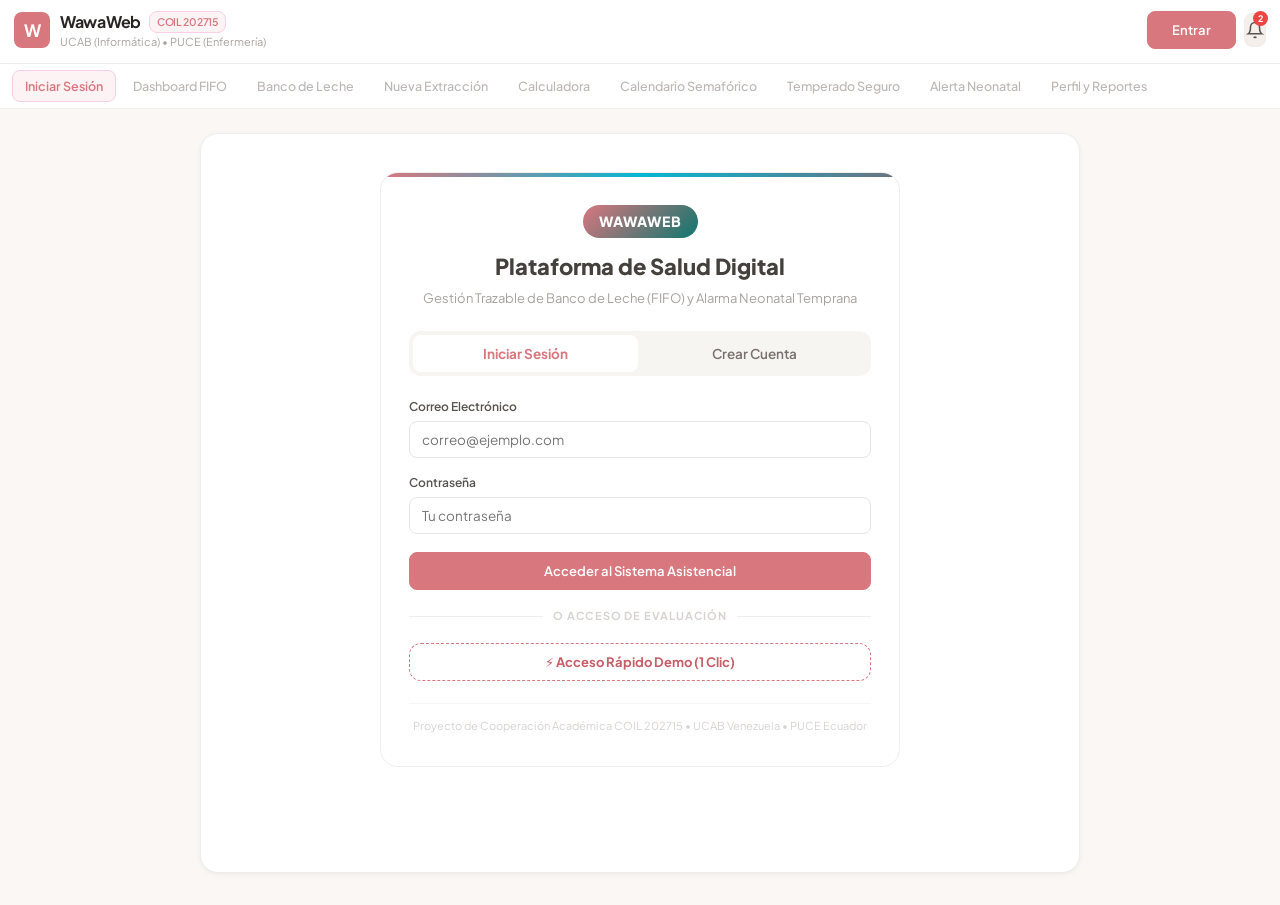
==== commit 6801e2e5: "Mejoras de diseño responsivo y adaptabilidad móvil en componentes, navegación y modales" ====
--- a/index.html
+++ b/index.html
@@ -2,7 +2,7 @@
 <html lang="es">
 <head>
   <meta charset="UTF-8">
-  <meta name="viewport" content="width=device-width, initial-scale=1.0">
+  <meta name="viewport" content="width=device-width, initial-scale=1.0, viewport-fit=cover">
   <title>WawaWeb - Plataforma de Gestión de Banco de Leche y Alarma Neonatal (COIL 202715)</title>
   
   <!-- Tipografía Google Fonts -->
@@ -31,7 +31,7 @@
 
     <div class="top-meta">
       <div class="coil-pill" id="header-baby-pill" style="display: none;">
-        <span>Paciente: <span class="baby-display-name">---</span> (<span id="header-baby-days">--</span> d)</span>
+        <span><span class="coil-pill-label">Paciente: </span><span class="baby-display-name">---</span> (<span id="header-baby-days">--</span> d)</span>
       </div>
       
       <div class="user-profile-badge" id="header-user-badge" style="display: none;">
@@ -40,7 +40,7 @@
         <button class="btn-logout-tiny" onclick="AuthController.logout()" title="Cerrar Sesión">Salir</button>
       </div>
 
-      <button class="btn-primary" id="header-btn-login" onclick="UIController.switchScreen('screen-auth')" style="display: none; padding: 5px 12px; font-size: 12px;">
+      <button class="btn-primary header-btn-login" id="header-btn-login" onclick="UIController.switchScreen('screen-auth')" style="display: none;">
         Entrar
       </button>
 
@@ -169,7 +169,7 @@
                 <input type="text" id="reg-babyname" class="form-input" placeholder="Nombre del lactante" required>
               </div>
               <div class="form-group">
-                <div style="display: flex; justify-content: space-between; align-items: center; margin-bottom: 6px;">
+                <div style="display: flex; justify-content: space-between; align-items: center; margin-bottom: 6px; flex-wrap: wrap; gap: 4px;">
                   <label class="form-label" for="reg-birthdate" style="margin-bottom: 0;">Fecha de Nacimiento</label>
                   <span id="reg-calc-days-hint" style="font-size: 0.78rem; font-weight: 600; color: #0284C7; background: #E0F2FE; padding: 2px 8px; border-radius: 6px;">
                     Edad: -- días
@@ -181,7 +181,7 @@
 
             <div class="form-row-2">
               <div class="form-group">
-                <div style="display: flex; justify-content: space-between; align-items: center; margin-bottom: 6px;">
+                <div style="display: flex; justify-content: space-between; align-items: center; margin-bottom: 6px; flex-wrap: wrap; gap: 4px;">
                   <label class="form-label" for="reg-weight" style="margin-bottom: 0;">Peso Actual (gramos)</label>
                   <span style="font-size: 0.74rem; color: #64748B;">1.500 g - 12.000 g</span>
                 </div>
@@ -429,7 +429,7 @@
           <p class="hero-desc">Registro detallado de tomas administradas, volúmenes, métodos y temperado pasivo.</p>
         </div>
 
-        <div style="display: flex; justify-content: space-between; align-items: center; margin-bottom: 12px;">
+        <div style="display: flex; justify-content: space-between; align-items: center; margin-bottom: 12px; flex-wrap: wrap; gap: 8px;">
           <span style="font-size: 13px; font-weight: 700; color: var(--neutral-700);">Tomas Registradas</span>
           <button class="btn-secondary" style="padding: 6px 12px; font-size: 12px;" onclick="UIController.openDirectIntakeModal()">
             + Registrar Toma
@@ -525,7 +525,7 @@
           <p class="hero-desc">Basado en la regla biomédica internacional de 150 ml/kg/día para lactantes sanos.</p>
         </div>
 
-        <div id="calc-baby-info-chip" style="font-size: 0.82rem; font-weight: 600; color: #1D4ED8; background: #DBEAFE; padding: 6px 12px; border-radius: 6px; margin-bottom: 14px; display: flex; justify-content: space-between; align-items: center;">
+        <div id="calc-baby-info-chip" style="font-size: 0.82rem; font-weight: 600; color: #1D4ED8; background: #DBEAFE; padding: 6px 12px; border-radius: 6px; margin-bottom: 14px; display: flex; justify-content: space-between; align-items: center; flex-wrap: wrap; gap: 6px;">
           <span>Lactante: Cargando datos...</span>
         </div>
 
@@ -842,7 +842,7 @@
 
         <!-- Estado de Conexión con Base de Datos -->
         <div style="background: #FFFFFF; border: 1px solid var(--neutral-200); border-radius: var(--radius-md); padding: 16px; margin-bottom: 20px;">
-          <div style="display: flex; justify-content: space-between; align-items: center; margin-bottom: 10px;">
+          <div style="display: flex; justify-content: space-between; align-items: center; margin-bottom: 10px; flex-wrap: wrap; gap: 6px;">
             <strong style="font-size: 13.5px; color: var(--neutral-800);">Motor de Base de Datos y Sesión</strong>
             <span id="profile-db-status" class="db-status-badge online">● SQLite 3FN Conectado</span>
           </div>
@@ -937,7 +937,7 @@
         Vas a suministrar el <strong id="modal-consume-lotename">LOTE</strong> según el orden de rotación FIFO.
       </p>
 
-      <div style="margin-bottom: 14px; padding: 10px 12px; background: #F0FDF4; border: 1px solid #BBF7D0; border-radius: 8px; font-size: 12.5px; color: #166534; display: flex; justify-content: space-between; align-items: center;">
+      <div style="margin-bottom: 14px; padding: 10px 12px; background: #F0FDF4; border: 1px solid #BBF7D0; border-radius: 8px; font-size: 12.5px; color: #166534; display: flex; justify-content: space-between; align-items: center; flex-wrap: wrap; gap: 8px;">
         <span>🌡️ ¿Deseas temperar el frasco primero?</span>
         <button type="button" class="btn-secondary" style="font-size: 11.5px; padding: 4px 10px; background: white;" onclick="UIController.goToThawingFromModal()">Abrir Temporizador (10 min)</button>
       </div>
@@ -969,7 +969,7 @@
         </label>
       </div>
 
-      <div style="display: flex; gap: 10px; margin-top: 18px;">
+      <div class="modal-footer-actions" style="display: flex; gap: 10px; margin-top: 18px;">
         <button class="btn-secondary" onclick="UIController.closeConsumeModal()">Cancelar</button>
         <button class="btn-primary" onclick="UIController.confirmConsumeFromModal()">Confirmar Toma Suministrada</button>
       </div>
@@ -991,7 +991,7 @@
         <div style="font-size: 11px; font-weight: 800; color: #0284C7; margin-bottom: 8px; text-transform: uppercase; letter-spacing: 0.04em;">
           📝 Datos para Rotular en el Frasco / Bolsa Física:
         </div>
-        <div style="display: grid; grid-template-columns: 1fr 1fr; gap: 8px; font-size: 13px; color: #1E293B;">
+        <div class="label-info-grid" style="display: grid; grid-template-columns: 1fr 1fr; gap: 8px; font-size: 13px; color: #1E293B;">
           <div><strong>Identificador:</strong> <span id="label-modal-tag" style="color: #0284C7; font-weight: 800;">LOTE #01</span></div>
           <div><strong>Volumen:</strong> <span id="label-modal-vol" style="font-weight: 700;">60 ml</span></div>
           <div><strong>Fecha:</strong> <span id="label-modal-date">--</span></div>
--- a/styles.css
+++ b/styles.css
@@ -62,6 +62,7 @@
   --shadow-popover: 0 12px 28px -6px rgba(41, 37, 36, 0.12);
 
   --font-sans: 'Plus Jakarta Sans', system-ui, -apple-system, BlinkMacSystemFont, 'Segoe UI', Roboto, sans-serif;
+  --top-nav-height: 61px;
 }
 
 /* ==========================================================================
@@ -111,6 +112,11 @@
   --shadow-popover: 0 16px 36px rgba(0, 0, 0, 0.6);
 }
 
+html {
+  -webkit-text-size-adjust: 100%;
+  scroll-behavior: smooth;
+}
+
 * {
   box-sizing: border-box;
   margin: 0;
@@ -122,11 +128,18 @@
   background: var(--bg-app);
   color: var(--neutral-800);
   min-height: 100vh;
+  min-height: 100dvh;
   display: flex;
   flex-direction: column;
   -webkit-font-smoothing: antialiased;
   line-height: 1.5;
+  overflow-x: hidden;
   transition: background-color 0.25s ease, color 0.25s ease;
+}
+
+img, svg, video, canvas, audio, iframe, embed, object {
+  max-width: 100%;
+  height: auto;
 }
 
 /* ==========================================================================
@@ -135,10 +148,14 @@
 .top-navbar {
   background: var(--bg-card);
   border-bottom: 1px solid var(--neutral-200);
-  padding: 12px 28px;
+  padding: 12px 24px;
+  padding-top: max(10px, env(safe-area-inset-top, 0px));
+  padding-left: max(14px, env(safe-area-inset-left, 0px));
+  padding-right: max(14px, env(safe-area-inset-right, 0px));
   display: flex;
   align-items: center;
   justify-content: space-between;
+  gap: 12px;
   position: sticky;
   top: 0;
   z-index: 100;
@@ -150,6 +167,7 @@
   align-items: center;
   gap: 10px;
   cursor: pointer;
+  flex-shrink: 0;
 }
 
 .brand-icon {
@@ -250,22 +268,33 @@
 .screens-nav-bar {
   background: var(--bg-card);
   border-bottom: 1px solid var(--neutral-200);
-  padding: 6px 24px;
+  padding: 6px 20px;
+  padding-left: max(12px, env(safe-area-inset-left, 0px));
+  padding-right: max(12px, env(safe-area-inset-right, 0px));
   display: flex;
   gap: 4px;
   overflow-x: auto;
   white-space: nowrap;
   position: sticky;
-  top: 61px;
+  top: var(--top-nav-height, 61px);
   z-index: 90;
-  transition: background-color 0.25s ease, border-color 0.25s ease;
+  -webkit-overflow-scrolling: touch;
+  scroll-behavior: smooth;
+  scrollbar-width: thin;
+  scrollbar-color: var(--neutral-300) transparent;
+  overscroll-behavior-x: contain;
+  transition: background-color 0.25s ease, border-color 0.25s ease, top 0.2s ease;
 }
 
 .screens-nav-bar::-webkit-scrollbar {
   height: 3px;
 }
+.screens-nav-bar::-webkit-scrollbar-track {
+  background: transparent;
+}
 .screens-nav-bar::-webkit-scrollbar-thumb {
   background: var(--neutral-300);
+  border-radius: 3px;
 }
 
 .nav-tab-btn {
@@ -279,6 +308,10 @@
   cursor: pointer;
   display: inline-flex;
   align-items: center;
+  justify-content: center;
+  flex-shrink: 0;
+  user-select: none;
+  -webkit-tap-highlight-color: transparent;
   transition: all 0.15s ease;
 }
 
@@ -300,18 +333,22 @@
 .main-wrapper {
   flex: 1;
   padding: 24px 16px;
+  padding-bottom: max(32px, calc(24px + env(safe-area-inset-bottom, 0px)));
+  padding-left: max(12px, env(safe-area-inset-left, 0px));
+  padding-right: max(12px, env(safe-area-inset-right, 0px));
   display: flex;
   justify-content: center;
+  width: 100%;
 }
 
 .device-frame {
   width: 100%;
-  max-width: 720px;
+  max-width: 760px;
   background: var(--bg-card);
   border-radius: var(--radius-lg);
   border: 1px solid var(--neutral-200);
   box-shadow: var(--shadow-card);
-  min-height: 800px;
+  min-height: calc(100vh - 160px);
   display: flex;
   flex-direction: column;
   position: relative;
@@ -513,6 +550,7 @@
 .fifo-actions-row {
   display: flex;
   gap: 8px;
+  flex-wrap: wrap;
 }
 
 .btn-fifo-consume {
@@ -778,6 +816,47 @@
 
 .form-input:focus, .form-select:focus, .form-textarea:focus {
   border-color: var(--primary);
+}
+
+input[type="range"] {
+  -webkit-appearance: none;
+  appearance: none;
+  width: 100%;
+  height: 8px;
+  border-radius: 4px;
+  background: var(--neutral-200);
+  outline: none;
+  padding: 0;
+  margin: 12px 0 8px;
+  cursor: pointer;
+}
+
+input[type="range"]::-webkit-slider-thumb {
+  -webkit-appearance: none;
+  appearance: none;
+  width: 24px;
+  height: 24px;
+  border-radius: 50%;
+  background: var(--primary);
+  cursor: pointer;
+  border: 2px solid #FFFFFF;
+  box-shadow: 0 1px 4px rgba(0, 0, 0, 0.2);
+  transition: transform 0.1s ease, background 0.15s ease;
+}
+
+input[type="range"]::-webkit-slider-thumb:active {
+  transform: scale(1.15);
+  background: var(--primary-hover);
+}
+
+input[type="range"]::-moz-range-thumb {
+  width: 24px;
+  height: 24px;
+  border-radius: 50%;
+  background: var(--primary);
+  cursor: pointer;
+  border: 2px solid #FFFFFF;
+  box-shadow: 0 1px 4px rgba(0, 0, 0, 0.2);
 }
 
 .pill-toggle-container {
@@ -1508,12 +1587,17 @@
   left: 0;
   width: 100%;
   height: 100%;
+  height: 100dvh;
   background: rgba(15, 23, 42, 0.45);
+  backdrop-filter: blur(2px);
   z-index: 200;
   display: none;
   align-items: center;
   justify-content: center;
-  padding: 20px;
+  padding: 16px;
+  padding-top: max(16px, env(safe-area-inset-top, 0px));
+  padding-bottom: max(16px, env(safe-area-inset-bottom, 0px));
+  overflow-y: auto;
 }
 
 .modal-backdrop.show {
@@ -1523,11 +1607,15 @@
 .modal-dialog {
   background: var(--bg-card);
   border-radius: var(--radius-md);
-  max-width: 440px;
+  max-width: 460px;
   width: 100%;
+  max-height: calc(100dvh - 32px);
+  overflow-y: auto;
+  -webkit-overflow-scrolling: touch;
   padding: 22px;
   border: 1px solid var(--neutral-200);
   box-shadow: var(--shadow-popover);
+  margin: auto;
 }
 
 .modal-header {
@@ -1553,15 +1641,18 @@
 
 .toast-container {
   position: fixed;
-  bottom: 24px;
-  right: 24px;
+  bottom: max(24px, calc(16px + env(safe-area-inset-bottom, 0px)));
+  right: max(24px, calc(16px + env(safe-area-inset-right, 0px)));
   z-index: 300;
   display: flex;
   flex-direction: column;
   gap: 8px;
+  max-width: calc(100vw - 32px);
+  pointer-events: none;
 }
 
 .toast-msg {
+  pointer-events: auto;
   background: var(--neutral-900);
   color: var(--bg-card);
   padding: 10px 16px;
@@ -1769,17 +1860,6 @@
   gap: 12px;
 }
 
-@media (max-width: 540px) {
-  .form-row-2 {
-    grid-template-columns: 1fr;
-    gap: 0;
-  }
-  .auth-container {
-    padding: 24px 18px;
-    margin: 0 8px 20px;
-  }
-}
-
 .auth-divider {
   display: flex;
   align-items: center;
@@ -1930,3 +2010,441 @@
   color: var(--sem-yellow-text);
   border: 1px solid var(--sem-yellow-border);
 }
+
+/* ==========================================================================
+   SISTEMA DE DISEÑO RESPONSIVO MULTIPLATAFORMA (COIL 202715)
+   Optimizado para:
+   - Smartphones pequeños (320px - 360px)
+   - Smartphones estándar y modernos (375px - 540px)
+   - Tablets y dispositivos medianos (768px - 1023px)
+   - Pantallas de escritorio y monitores de alta resolución (≥ 1024px)
+   ========================================================================== */
+
+/* --------------------------------------------------------------------------
+   PANTALLAS GRANDES Y ESCRITORIO (≥ 1024px)
+   -------------------------------------------------------------------------- */
+@media (min-width: 1024px) {
+  .device-frame {
+    max-width: 880px;
+  }
+
+  .mosaic-grid {
+    grid-template-columns: repeat(2, 1fr);
+    gap: 14px;
+  }
+
+  .stock-stat-box {
+    padding: 18px 20px;
+  }
+
+  /* Conversor pediátrico: 3 columnas simétricas en escritorio */
+  .equiv-grid {
+    display: grid;
+    grid-template-columns: repeat(3, 1fr);
+    gap: 12px;
+  }
+
+  .equiv-tile {
+    flex-direction: column;
+    text-align: center;
+    padding: 16px 12px;
+    align-items: center;
+    gap: 8px;
+  }
+
+  .equiv-tile-icon {
+    width: 44px;
+    height: 44px;
+    font-size: 13px;
+  }
+}
+
+/* --------------------------------------------------------------------------
+   TABLETS Y PANTALLAS INTERMEDIAS (768px a 1023px)
+   -------------------------------------------------------------------------- */
+@media (min-width: 768px) and (max-width: 1023px) {
+  .device-frame {
+    max-width: 760px;
+  }
+
+  .equiv-grid {
+    display: grid;
+    grid-template-columns: repeat(3, 1fr);
+    gap: 10px;
+  }
+
+  .equiv-tile {
+    flex-direction: column;
+    text-align: center;
+    padding: 14px 10px;
+    align-items: center;
+    gap: 6px;
+  }
+}
+
+/* --------------------------------------------------------------------------
+   DISPOSITIVOS MÓVILES Y PANTALLAS TÁCTILES (≤ 767px)
+   -------------------------------------------------------------------------- */
+@media (max-width: 767px) {
+  :root {
+    --top-nav-height: 54px;
+  }
+
+  /* Top Navbar Móvil */
+  .top-navbar {
+    padding: 8px 14px;
+    padding-top: max(8px, env(safe-area-inset-top, 0px));
+    padding-left: max(10px, env(safe-area-inset-left, 0px));
+    padding-right: max(10px, env(safe-area-inset-right, 0px));
+    gap: 8px;
+  }
+
+  .brand-group {
+    gap: 8px;
+  }
+
+  .brand-icon {
+    width: 32px;
+    height: 32px;
+    font-size: 15px;
+    border-radius: 6px;
+  }
+
+  .brand-text h1 {
+    font-size: 15px;
+    gap: 6px;
+  }
+
+  .brand-badge {
+    font-size: 9.5px;
+    padding: 1px 5px;
+  }
+
+  .brand-subtitle {
+    font-size: 10.5px;
+  }
+
+  .notification-bell-btn {
+    width: 36px;
+    height: 36px;
+  }
+
+  /* Sub-Navbar Móvil */
+  .screens-nav-bar {
+    padding: 6px 12px;
+    gap: 4px;
+  }
+
+  .nav-tab-btn {
+    padding: 7px 11px;
+    font-size: 12px;
+    min-height: 36px;
+  }
+
+  /* Marco del Dispositivo y Contenedor */
+  .main-wrapper {
+    padding: 12px 10px 24px;
+    padding-bottom: max(28px, calc(20px + env(safe-area-inset-bottom, 0px)));
+    padding-left: max(8px, env(safe-area-inset-left, 0px));
+    padding-right: max(8px, env(safe-area-inset-right, 0px));
+  }
+
+  .device-frame {
+    border-radius: var(--radius-md);
+    box-shadow: var(--shadow-subtle);
+    min-height: auto;
+  }
+
+  .app-screen {
+    padding: 20px 14px;
+  }
+
+  .hero-header {
+    margin-bottom: 18px !important;
+    padding-bottom: 14px !important;
+  }
+
+  .hero-title {
+    font-size: 19px;
+  }
+
+  /* Formularios e Inputs Móviles (Previene Auto-zoom en iOS Safari) */
+  .form-row-2 {
+    grid-template-columns: 1fr;
+    gap: 0;
+  }
+
+  .form-input,
+  .form-select,
+  .form-textarea {
+    font-size: 16px;
+    padding: 10px 12px;
+    min-height: 42px;
+  }
+
+  .btn-primary,
+  .btn-secondary {
+    min-height: 42px;
+  }
+}
+
+/* --------------------------------------------------------------------------
+   SMARTPHONES ESTÁNDAR Y MODERNOS (≤ 540px)
+   -------------------------------------------------------------------------- */
+@media (max-width: 540px) {
+  :root {
+    --top-nav-height: 50px;
+  }
+
+  .top-navbar {
+    padding: 8px 10px;
+    gap: 6px;
+  }
+
+  .brand-subtitle {
+    display: none;
+  }
+
+  .coil-pill {
+    padding: 4px 8px;
+    font-size: 11px;
+    gap: 2px;
+  }
+
+  .coil-pill .coil-pill-label {
+    display: none;
+  }
+
+  .user-profile-badge {
+    padding: 3px 6px;
+    gap: 4px;
+  }
+
+  .user-name-label {
+    max-width: 55px;
+    font-size: 11px;
+  }
+
+  .btn-logout-tiny {
+    padding: 3px 6px;
+    font-size: 10px;
+  }
+
+  .main-wrapper {
+    padding: 8px 6px 20px;
+  }
+
+  .app-screen {
+    padding: 16px 12px;
+  }
+
+  /* Dashboard: Stock vertical */
+  .stock-grid {
+    grid-template-columns: 1fr;
+    gap: 10px;
+  }
+
+  .stock-stat-box {
+    padding: 12px 14px;
+  }
+
+  .stat-value {
+    font-size: 24px;
+  }
+
+  /* Tarjeta FIFO Prioritaria Móvil */
+  .fifo-primary-card {
+    padding: 14px;
+  }
+
+  .fifo-card-meta {
+    flex-direction: column;
+    align-items: flex-start;
+    gap: 8px;
+  }
+
+  .fifo-countdown {
+    text-align: left;
+    width: 100%;
+  }
+
+  .fifo-actions-row {
+    flex-direction: column;
+    gap: 8px;
+    width: 100%;
+  }
+
+  .btn-fifo-consume,
+  .btn-fifo-transfer {
+    width: 100%;
+    min-height: 42px;
+    font-size: 12.5px;
+    justify-content: center;
+    flex: none;
+  }
+
+  /* Mosaico Móvil: 1 columna cómoda */
+  .mosaic-grid {
+    grid-template-columns: 1fr;
+    gap: 10px;
+  }
+
+  .mosaic-tile-card {
+    padding: 12px 14px;
+    gap: 12px;
+  }
+
+  .tile-icon-bubble {
+    width: 36px;
+    height: 36px;
+  }
+
+  /* Botones de Volumen Rápido (Matriz 2x2 en lugar de 4 comprimidos) */
+  .quick-vol-buttons {
+    display: grid;
+    grid-template-columns: repeat(2, 1fr);
+    gap: 6px;
+  }
+
+  .quick-vol-btn {
+    padding: 9px 6px;
+    font-size: 12px;
+    min-height: 38px;
+  }
+
+  /* Acciones de Tarjetas de Inventario */
+  .batch-item-card {
+    padding: 12px;
+  }
+
+  .batch-card-actions {
+    flex-wrap: wrap;
+    gap: 6px;
+  }
+
+  .btn-card-action.primary-consume {
+    flex: 1 1 100%;
+    min-height: 38px;
+    font-size: 12.5px;
+  }
+
+  .btn-card-action:not(.primary-consume) {
+    flex: 1 1 calc(50% - 3px);
+    min-height: 36px;
+    font-size: 11.5px;
+  }
+
+  /* Calendario Móvil */
+  .cal-legend-bar {
+    flex-wrap: wrap;
+    gap: 8px 12px;
+    justify-content: flex-start;
+    padding: 10px 12px;
+  }
+
+  /* Temporizador Móvil */
+  .timer-digits {
+    font-size: 34px;
+    letter-spacing: 1px;
+  }
+
+  .timer-controls-row {
+    flex-direction: column;
+    gap: 8px;
+  }
+
+  .btn-timer {
+    width: 100%;
+    min-height: 42px;
+  }
+
+  /* Modales Móviles */
+  .modal-dialog {
+    padding: 18px 14px;
+    max-height: calc(100dvh - 20px);
+  }
+
+  .modal-footer-actions {
+    flex-direction: column-reverse;
+    gap: 8px;
+    width: 100%;
+  }
+
+  .modal-footer-actions button {
+    width: 100%;
+    min-height: 42px;
+  }
+
+  /* Contenedor de Toasts Centrado en Móvil */
+  .toast-container {
+    left: 12px;
+    right: 12px;
+    bottom: max(75px, calc(70px + env(safe-area-inset-bottom, 0px)));
+    align-items: stretch;
+  }
+
+  .toast-msg {
+    width: 100%;
+    justify-content: center;
+    text-align: center;
+  }
+
+  /* Autenticación Móvil */
+  .auth-container {
+    padding: 20px 14px;
+    margin: 0 0 16px;
+    border-radius: var(--radius-md);
+  }
+
+  .auth-title {
+    font-size: 19px;
+  }
+
+  .auth-subtitle {
+    font-size: 12px;
+  }
+}
+
+/* --------------------------------------------------------------------------
+   SMARTPHONES PEQUEÑOS Y PANTALLAS ULTRA-ESTRECHAS (≤ 360px)
+   -------------------------------------------------------------------------- */
+@media (max-width: 360px) {
+  .brand-badge {
+    display: none;
+  }
+
+  .coil-pill {
+    display: none !important;
+  }
+
+  .main-wrapper {
+    padding: 6px 4px 16px;
+  }
+
+  .app-screen {
+    padding: 14px 8px;
+  }
+
+  .batch-card-body {
+    grid-template-columns: 1fr;
+  }
+
+  .label-info-grid {
+    grid-template-columns: 1fr !important;
+  }
+
+  .cal-days-grid {
+    gap: 2px;
+  }
+
+  .cal-day-cell {
+    min-height: 30px;
+    font-size: 10px;
+  }
+
+  .cal-dot {
+    width: 4px;
+    height: 4px;
+  }
+}
+
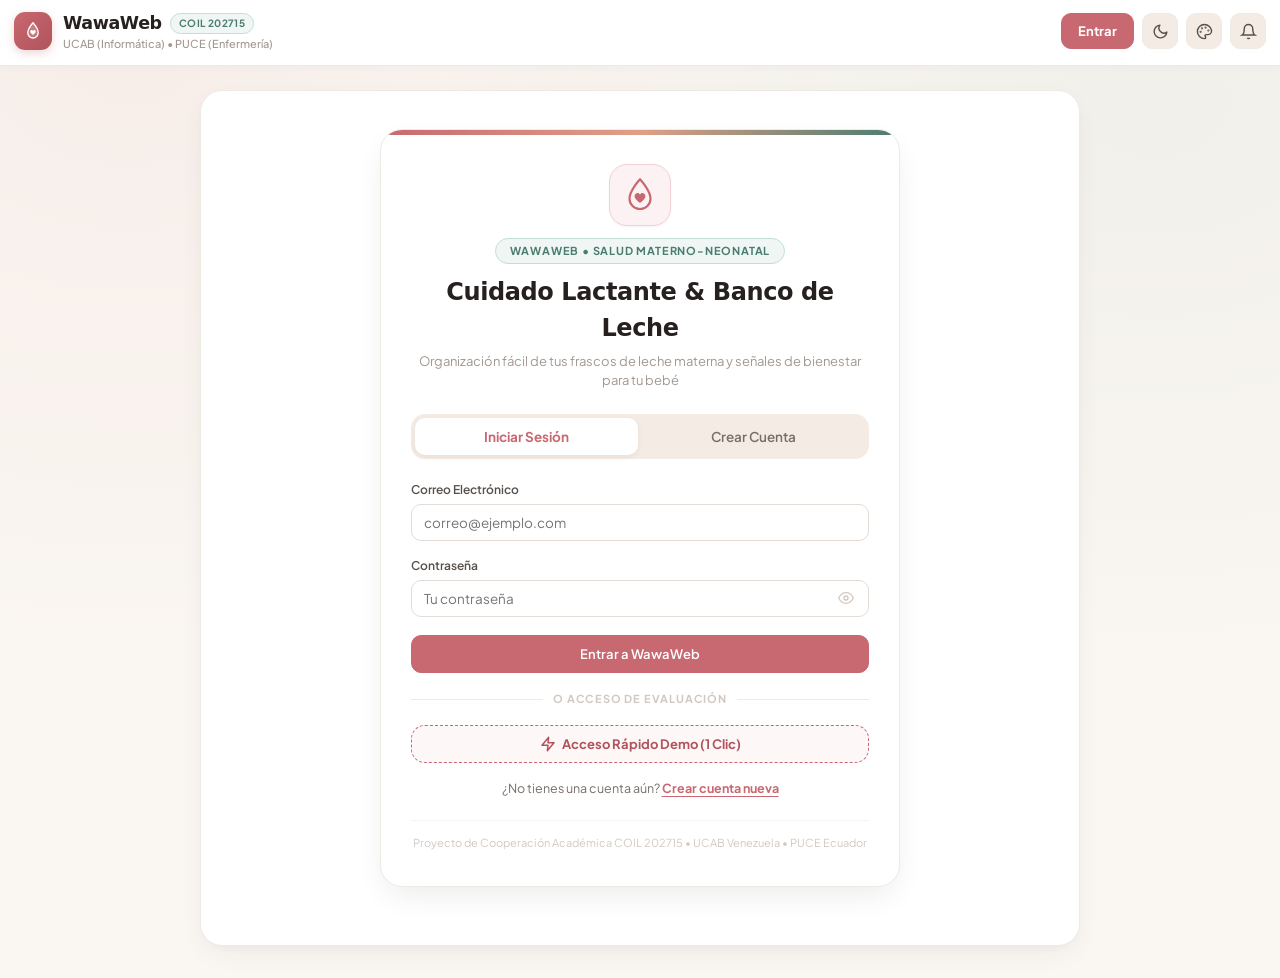
==== commit 2f5f8dce: "feat(ui/auth): rediseño ergonómico de registro, referencias clínicas en triaje y corrección de navba" ====
--- a/index.html
+++ b/index.html
@@ -13,7 +13,7 @@
   <!-- Hoja de Estilos de la Aplicación -->
   <link rel="stylesheet" href="styles.css">
   <link rel="manifest" href="manifest.json">
-  <meta name="theme-color" content="#0D9488">
+  <meta name="theme-color" content="#C86870">
 </head>
 <body>
 
@@ -22,7 +22,12 @@
        ========================================================================= -->
   <header class="top-navbar">
     <div class="brand-group" onclick="UIController.switchScreen('screen-dashboard')">
-      <div class="brand-icon">W</div>
+      <div class="brand-icon" aria-label="WawaWeb">
+        <svg viewBox="0 0 36 36" width="22" height="22" fill="none" xmlns="http://www.w3.org/2000/svg">
+          <path d="M18 4.5C18 4.5 9.5 14.2 9.5 21C9.5 25.6944 13.3056 29.5 18 29.5C22.6944 29.5 26.5 25.6944 26.5 21C26.5 14.2 18 4.5 18 4.5Z" stroke="currentColor" stroke-width="2.2" stroke-linecap="round" stroke-linejoin="round" fill="rgba(255,255,255,0.18)"/>
+          <path d="M18 24.5C18 24.5 13.5 21.6 13.5 19C13.5 17.5 14.7 16.5 16 16.5C17 16.5 17.6 17.1 18 17.8C18.4 17.1 19 16.5 20 16.5C21.3 16.5 22.5 17.5 22.5 19C22.5 21.6 18 24.5 18 24.5Z" fill="currentColor"/>
+        </svg>
+      </div>
       <div class="brand-text">
         <h1>WawaWeb <span class="brand-badge">COIL 202715</span></h1>
         <p class="brand-subtitle">UCAB (Informática) • PUCE (Enfermería)</p>
@@ -31,17 +36,47 @@
 
     <div class="top-meta">
       <div class="coil-pill" id="header-baby-pill" style="display: none;">
+        <svg viewBox="0 0 24 24" width="14" height="14" fill="none" stroke="currentColor" stroke-width="2.2" stroke-linecap="round" stroke-linejoin="round" style="color: var(--primary); margin-right: 4px; vertical-align: -2px;">
+          <path d="M20.84 4.61a5.5 5.5 0 0 0-7.78 0L12 5.67l-1.06-1.06a5.5 5.5 0 0 0-7.78 7.78l1.06 1.06L12 21.23l7.78-7.78 1.06-1.06a5.5 5.5 0 0 0 0-7.78z"></path>
+        </svg>
         <span><span class="coil-pill-label">Paciente: </span><span class="baby-display-name">---</span> (<span id="header-baby-days">--</span> d)</span>
       </div>
       
-      <div class="user-profile-badge" id="header-user-badge" style="display: none;">
-        <span class="user-avatar-tiny" id="header-user-avatar">👤</span>
+      <div class="user-profile-badge" id="header-user-badge" style="display: none;" onclick="UIController.switchScreen('screen-profile')" title="Mi Perfil y Cuenta">
+        <span class="user-avatar-tiny" id="header-user-avatar">U</span>
         <span class="user-name-label" id="header-user-name">Usuario</span>
-        <button class="btn-logout-tiny" onclick="AuthController.logout()" title="Cerrar Sesión">Salir</button>
+        <button class="btn-logout-tiny" onclick="event.stopPropagation(); AuthController.logout()" title="Cerrar Sesión">Salir</button>
       </div>
 
       <button class="btn-primary header-btn-login" id="header-btn-login" onclick="UIController.switchScreen('screen-auth')" style="display: none;">
         Entrar
+      </button>
+
+      <button class="theme-toggle-btn" onclick="UIController.toggleDarkMode()" title="Alternar Modo Día / Noche" aria-label="Alternar tema">
+        <svg id="theme-icon-moon" viewBox="0 0 24 24" width="17" height="17" fill="none" stroke="currentColor" stroke-width="2" stroke-linecap="round" stroke-linejoin="round">
+          <path d="M21 12.79A9 9 0 1 1 11.21 3 7 7 0 0 0 21 12.79z"></path>
+        </svg>
+        <svg id="theme-icon-sun" viewBox="0 0 24 24" width="17" height="17" fill="none" stroke="currentColor" stroke-width="2" stroke-linecap="round" stroke-linejoin="round" style="display: none;">
+          <circle cx="12" cy="12" r="5"></circle>
+          <line x1="12" y1="1" x2="12" y2="3"></line>
+          <line x1="12" y1="21" x2="12" y2="23"></line>
+          <line x1="4.22" y1="4.22" x2="5.64" y2="5.64"></line>
+          <line x1="18.36" y1="18.36" x2="19.78" y2="19.78"></line>
+          <line x1="1" y1="12" x2="3" y2="12"></line>
+          <line x1="21" y1="12" x2="23" y2="12"></line>
+          <line x1="4.22" y1="19.78" x2="5.64" y2="18.36"></line>
+          <line x1="18.36" y1="5.64" x2="19.78" y2="4.22"></line>
+        </svg>
+      </button>
+
+      <button class="palette-toggle-btn" id="btn-palette-toggle" onclick="UIController.toggleColorScheme()" title="Cambiar a Paleta Azul Paternidad" aria-label="Alternar paleta maternal o paternidad">
+        <svg viewBox="0 0 24 24" width="17" height="17" fill="none" stroke="currentColor" stroke-width="2" stroke-linecap="round" stroke-linejoin="round">
+          <circle cx="13.5" cy="6.5" r=".5" fill="currentColor"></circle>
+          <circle cx="17.5" cy="10.5" r=".5" fill="currentColor"></circle>
+          <circle cx="8.5" cy="7.5" r=".5" fill="currentColor"></circle>
+          <circle cx="6.5" cy="12.5" r=".5" fill="currentColor"></circle>
+          <path d="M12 2C6.5 2 2 6.5 2 12s4.5 10 10 10c.926 0 1.648-.746 1.648-1.688 0-.437-.18-.835-.437-1.125-.29-.289-.438-.652-.438-1.125a1.64 1.64 0 0 1 1.668-1.668h1.996c3.051 0 5.563-2.512 5.563-5.563C21.438 6.5 17.5 2 12 2z"></path>
+        </svg>
       </button>
 
       <button class="notification-bell-btn" onclick="UIController.switchScreen('screen-inventory')" title="Lotes en Alerta">
@@ -49,24 +84,52 @@
           <path d="M18 8A6 6 0 0 0 6 8c0 7-3 9-3 9h18s-3-2-3-9"></path>
           <path d="M13.73 21a2 2 0 0 1-3.46 0"></path>
         </svg>
-        <span class="bell-badge">2</span>
+        <span class="bell-badge" id="header-bell-badge" style="display: none;">0</span>
       </button>
     </div>
   </header>
 
   <!-- =========================================================================
-       BARRA DE PANTALLAS (SUB-NAVBAR)
+       BARRA DE PANTALLAS (SUB-NAVBAR CON ACCESOS RÁPIDOS)
        ========================================================================= -->
-  <nav class="screens-nav-bar" id="main-nav-bar">
-    <button class="nav-tab-btn" data-screen="screen-auth" id="nav-btn-auth" style="display: none;">Iniciar Sesión</button>
-    <button class="nav-tab-btn active" data-screen="screen-dashboard">Dashboard FIFO</button>
-    <button class="nav-tab-btn" data-screen="screen-inventory">Banco de Leche</button>
-    <button class="nav-tab-btn" data-screen="screen-extraction">Nueva Extracción</button>
-    <button class="nav-tab-btn" data-screen="screen-calculator">Calculadora</button>
-    <button class="nav-tab-btn" data-screen="screen-calendar">Calendario Semafórico</button>
-    <button class="nav-tab-btn" data-screen="screen-thawing">Temperado Seguro</button>
-    <button class="nav-tab-btn" data-screen="screen-triage">Alerta Neonatal</button>
-    <button class="nav-tab-btn" data-screen="screen-profile">Perfil y Reportes</button>
+  <nav class="screens-nav-bar" id="main-nav-bar" style="display: none;">
+    <button class="nav-tab-btn active" data-screen="screen-dashboard">
+      <svg viewBox="0 0 24 24" width="15" height="15" fill="none" stroke="currentColor" stroke-width="2.2" stroke-linecap="round" stroke-linejoin="round"><rect x="3" y="3" width="7" height="7" rx="1"/><rect x="14" y="3" width="7" height="7" rx="1"/><rect x="14" y="14" width="7" height="7" rx="1"/><rect x="3" y="14" width="7" height="7" rx="1"/></svg>
+      <span>Inicio</span>
+    </button>
+    <button class="nav-tab-btn" data-screen="screen-extraction">
+      <svg viewBox="0 0 24 24" width="15" height="15" fill="none" stroke="currentColor" stroke-width="2.2" stroke-linecap="round" stroke-linejoin="round"><line x1="12" y1="5" x2="12" y2="19"/><line x1="5" y1="12" x2="19" y2="12"/></svg>
+      <span>Extraer Leche</span>
+    </button>
+    <button class="nav-tab-btn" data-screen="screen-inventory">
+      <svg viewBox="0 0 24 24" width="15" height="15" fill="none" stroke="currentColor" stroke-width="2.2" stroke-linecap="round" stroke-linejoin="round"><path d="M9 7h6v2a2 2 0 0 1 2 2v8a2 2 0 0 1-2 2H9a2 2 0 0 1-2-2v-8a2 2 0 0 1 2-2V7z"/><path d="M10 7V5a2 2 0 0 1 4 0v2"/></svg>
+      <span>Banco de Leche</span>
+    </button>
+    <button class="nav-tab-btn" data-screen="screen-thawing">
+      <svg viewBox="0 0 24 24" width="15" height="15" fill="none" stroke="currentColor" stroke-width="2.2" stroke-linecap="round" stroke-linejoin="round"><circle cx="12" cy="12" r="10"/><polyline points="12 6 12 12 16 14"/></svg>
+      <span>Temperar</span>
+    </button>
+    <button class="nav-tab-btn" data-screen="screen-intake-history">
+      <svg viewBox="0 0 24 24" width="15" height="15" fill="none" stroke="currentColor" stroke-width="2.2" stroke-linecap="round" stroke-linejoin="round"><path d="M14 2H6a2 2 0 0 0-2 2v16a2 2 0 0 0 2 2h12a2 2 0 0 0 2-2V8z"/><polyline points="14 2 14 8 20 8"/><line x1="16" y1="13" x2="8" y2="13"/><line x1="16" y1="17" x2="8" y2="17"/></svg>
+      <span>Tomas</span>
+    </button>
+    <span class="nav-divider-vertical" aria-hidden="true"></span>
+    <button class="nav-tab-btn" data-screen="screen-calculator">
+      <svg viewBox="0 0 24 24" width="15" height="15" fill="none" stroke="currentColor" stroke-width="2.2" stroke-linecap="round" stroke-linejoin="round"><rect x="4" y="2" width="16" height="20" rx="2"/><line x1="8" y1="6" x2="16" y2="6"/><line x1="8" y1="10" x2="16" y2="10"/><line x1="8" y1="14" x2="12" y2="14"/></svg>
+      <span>Dosis</span>
+    </button>
+    <button class="nav-tab-btn" data-screen="screen-calendar">
+      <svg viewBox="0 0 24 24" width="15" height="15" fill="none" stroke="currentColor" stroke-width="2.2" stroke-linecap="round" stroke-linejoin="round"><rect x="3" y="4" width="18" height="18" rx="2"/><line x1="16" y1="2" x2="16" y2="6"/><line x1="8" y1="2" x2="8" y2="6"/><line x1="3" y1="10" x2="21" y2="10"/></svg>
+      <span>Calendario</span>
+    </button>
+    <button class="nav-tab-btn nav-tab-alert" data-screen="screen-triage">
+      <svg viewBox="0 0 24 24" width="15" height="15" fill="none" stroke="currentColor" stroke-width="2.2" stroke-linecap="round" stroke-linejoin="round"><path d="M10.29 3.86L1.82 18a2 2 0 0 0 1.71 3h16.94a2 2 0 0 0 1.71-3L13.71 3.86a2 2 0 0 0-3.42 0z"/><line x1="12" y1="9" x2="12" y2="13"/><line x1="12" y1="17" x2="12.01" y2="17"/></svg>
+      <span>Triaje Neonatal</span>
+    </button>
+    <button class="nav-tab-btn" data-screen="screen-profile">
+      <svg viewBox="0 0 24 24" width="15" height="15" fill="none" stroke="currentColor" stroke-width="2.2" stroke-linecap="round" stroke-linejoin="round"><path d="M20 21v-2a4 4 0 0 0-4-4H8a4 4 0 0 0-4 4v2"/><circle cx="12" cy="7" r="4"/></svg>
+      <span>Perfil</span>
+    </button>
   </nav>
 
   <!-- =========================================================================
@@ -76,14 +139,20 @@
     <div class="device-frame">
 
       <!-- ---------------------------------------------------------------------
-           PANTALLA 0: INICIO DE SESIÓN Y REGISTRO (AUTENTICACIÓN ASISTENCIAL)
+           PANTALLA 0: INICIO DE SESIÓN Y REGISTRO (ACCESO FAMILIAR)
            --------------------------------------------------------------------- -->
       <section id="screen-auth" class="app-screen">
         <div class="auth-container">
           <div class="auth-header">
-            <div class="auth-logo-badge">WawaWeb</div>
-            <h2 class="auth-title">Plataforma de Salud Digital</h2>
-            <p class="auth-subtitle">Gestión Trazable de Banco de Leche (FIFO) y Alarma Neonatal Temprana</p>
+            <div class="auth-logo-mark">
+              <svg viewBox="0 0 48 48" width="42" height="42" fill="none" xmlns="http://www.w3.org/2000/svg">
+                <path d="M24 6C24 6 12 19 12 28.2C12 34.7169 17.3726 40 24 40C30.6274 40 36 34.7169 36 28.2C36 19 24 6 24 6Z" fill="var(--primary-subtle)" stroke="var(--primary)" stroke-width="2.5" stroke-linecap="round" stroke-linejoin="round"/>
+                <path d="M24 33C24 33 17.8 29 17.8 25.4C17.8 23.3 19.4 21.8 21.3 21.8C22.7 21.8 23.5 22.6 24 23.6C24.5 22.6 25.3 21.8 26.7 21.8C28.6 21.8 30.2 23.3 30.2 25.4C30.2 29 24 33 24 33Z" fill="var(--primary)"/>
+              </svg>
+            </div>
+            <div class="auth-logo-badge">WawaWeb • Salud Materno-Neonatal</div>
+            <h2 class="auth-title">Cuidado Lactante &amp; Banco de Leche</h2>
+            <p class="auth-subtitle">Organización fácil de tus frascos de leche materna y señales de bienestar para tu bebé</p>
           </div>
 
           <!-- Pestañas Iniciar Sesión / Crear Cuenta -->
@@ -103,17 +172,22 @@
           <form id="form-login" onsubmit="AuthController.handleLogin(event)">
             <div class="form-group">
               <label class="form-label" for="login-email">Correo Electrónico</label>
-              <input type="email" id="login-email" class="form-input" placeholder="correo@ejemplo.com" required>
+              <input type="email" id="login-email" class="form-input" placeholder="correo@ejemplo.com" required autocomplete="email">
             </div>
 
             <div class="form-group">
               <label class="form-label" for="login-password">Contraseña</label>
-              <input type="password" id="login-password" class="form-input" placeholder="Tu contraseña" required>
+              <div class="password-input-wrapper">
+                <input type="password" id="login-password" class="form-input" placeholder="Tu contraseña" required autocomplete="current-password">
+                <button type="button" class="btn-toggle-password" onclick="AuthController.togglePasswordVisibility('login-password', this)" aria-label="Ver u ocultar contraseña">
+                  <svg viewBox="0 0 24 24" width="16" height="16" fill="none" stroke="currentColor" stroke-width="2" stroke-linecap="round" stroke-linejoin="round"><path d="M1 12s4-8 11-8 11 8 11 8-4 8-11 8-11-8-11-8z"></path><circle cx="12" cy="12" r="3"></circle></svg>
+                </button>
+              </div>
             </div>
 
             <div class="auth-actions" style="margin-top: 18px;">
               <button type="submit" class="btn-primary" id="btn-submit-login" style="width: 100%;">
-                Acceder al Sistema Asistencial
+                Entrar a WawaWeb
               </button>
             </div>
 
@@ -122,94 +196,146 @@
             </div>
 
             <button type="button" class="btn-demo-quick" onclick="AuthController.loginDemo()">
-              ⚡ Acceso Rápido Demo (1 Clic)
+              <svg viewBox="0 0 24 24" width="16" height="16" fill="none" stroke="currentColor" stroke-width="2.2" stroke-linecap="round" stroke-linejoin="round"><polygon points="13 2 3 14 12 14 11 22 21 10 12 10 13 2"></polygon></svg>
+              <span>Acceso Rápido Demo (1 Clic)</span>
             </button>
+
+            <div class="auth-switch-prompt">
+              ¿No tienes una cuenta aún? <a href="javascript:void(0)" onclick="AuthController.switchTab('register')">Crear cuenta nueva</a>
+            </div>
           </form>
 
-          <!-- Formulario de Registro -->
+          <!-- Formulario de Registro por Pasos (Wizard Ergonómico) -->
           <form id="form-register" style="display: none;" onsubmit="AuthController.handleRegister(event)">
-            <div class="auth-section-title">1. Datos del Cuidador / Usuario</div>
-            
-            <div class="form-group">
-              <label class="form-label" for="reg-fullname">Nombre Completo del Cuidador</label>
-              <input type="text" id="reg-fullname" class="form-input" placeholder="Nombre y Apellido" required>
-            </div>
-
-            <div class="form-row-2">
+            <!-- Barra de Progreso / Stepper -->
+            <div class="auth-stepper" id="reg-stepper" role="tablist" aria-label="Pasos de Registro">
+              <button type="button" class="stepper-step active" id="step-btn-1" onclick="AuthController.goToRegStep(1)">
+                <span class="stepper-num">1</span>
+                <span class="stepper-label">Tu Cuenta</span>
+              </button>
+              <div class="stepper-line" id="stepper-progress-line"></div>
+              <button type="button" class="stepper-step" id="step-btn-2" onclick="AuthController.goToRegStep(2)">
+                <span class="stepper-num">2</span>
+                <span class="stepper-label">Ficha del Bebé</span>
+              </button>
+            </div>
+
+            <!-- PASO 1: DATOS DEL CUIDADOR / USUARIO -->
+            <div id="reg-step-1" class="reg-step-panel">
+              <div class="step-indicator-heading">
+                <svg viewBox="0 0 24 24" width="16" height="16" fill="none" stroke="currentColor" stroke-width="2" stroke-linecap="round" stroke-linejoin="round"><path d="M20 21v-2a4 4 0 0 0-4-4H8a4 4 0 0 0-4 4v2"/><circle cx="12" cy="7" r="4"/></svg>
+                <span>Paso 1 de 2: Acceso del Cuidador o Madre</span>
+              </div>
+              
               <div class="form-group">
-                <label class="form-label" for="reg-email">Correo Electrónico</label>
-                <input type="email" id="reg-email" class="form-input" placeholder="correo@ejemplo.com" required>
-              </div>
-              <div class="form-group">
-                <label class="form-label" for="reg-password">Contraseña (mín. 6 caracteres)</label>
-                <input type="password" id="reg-password" class="form-input" placeholder="Mínimo 6 caracteres" minlength="6" required>
-              </div>
-            </div>
-
-            <div class="form-row-2">
-              <div class="form-group">
-                <label class="form-label" for="reg-role">Rol del Cuidador</label>
-                <select id="reg-role" class="form-select">
-                  <option value="Madre_Primeriza">Madre Primeriza</option>
-                  <option value="Monoparental">Monoparental</option>
-                  <option value="Red_Apoyo">Red de Apoyo</option>
-                </select>
-              </div>
-              <div class="form-group">
-                <label class="form-label" for="reg-phone">Teléfono de Emergencia</label>
-                <input type="text" id="reg-phone" class="form-input" placeholder="911 o teléfono de cabecera">
-              </div>
-            </div>
-
-            <div class="auth-section-title">2. Ficha Neonatal del Lactante</div>
-
-            <div class="form-row-2">
-              <div class="form-group">
-                <label class="form-label" for="reg-babyname">Nombre del Bebé</label>
-                <input type="text" id="reg-babyname" class="form-input" placeholder="Nombre del lactante" required>
-              </div>
-              <div class="form-group">
-                <div style="display: flex; justify-content: space-between; align-items: center; margin-bottom: 6px; flex-wrap: wrap; gap: 4px;">
-                  <label class="form-label" for="reg-birthdate" style="margin-bottom: 0;">Fecha de Nacimiento</label>
-                  <span id="reg-calc-days-hint" style="font-size: 0.78rem; font-weight: 600; color: #0284C7; background: #E0F2FE; padding: 2px 8px; border-radius: 6px;">
-                    Edad: -- días
+                <label class="form-label" for="reg-fullname">Nombre Completo del Cuidador</label>
+                <input type="text" id="reg-fullname" class="form-input" placeholder="Nombre y Apellido" required autocomplete="name">
+              </div>
+
+              <div class="form-row-2">
+                <div class="form-group">
+                  <label class="form-label" for="reg-email">Correo Electrónico</label>
+                  <input type="email" id="reg-email" class="form-input" placeholder="correo@ejemplo.com" required autocomplete="email">
+                </div>
+                <div class="form-group">
+                  <label class="form-label" for="reg-password">Contraseña (mín. 6 caracteres)</label>
+                  <div class="password-input-wrapper">
+                    <input type="password" id="reg-password" class="form-input" placeholder="Mínimo 6 caracteres" minlength="6" required autocomplete="new-password">
+                    <button type="button" class="btn-toggle-password" onclick="AuthController.togglePasswordVisibility('reg-password', this)" aria-label="Ver u ocultar contraseña">
+                      <svg viewBox="0 0 24 24" width="16" height="16" fill="none" stroke="currentColor" stroke-width="2" stroke-linecap="round" stroke-linejoin="round"><path d="M1 12s4-8 11-8 11 8 11 8-4 8-11 8-11-8-11-8z"></path><circle cx="12" cy="12" r="3"></circle></svg>
+                    </button>
+                  </div>
+                </div>
+              </div>
+
+              <div class="form-row-2">
+                <div class="form-group">
+                  <label class="form-label" for="reg-role">Rol del Cuidador</label>
+                  <select id="reg-role" class="form-select">
+                    <option value="Madre_Primeriza">Madre Primeriza</option>
+                    <option value="Monoparental">Monoparental</option>
+                    <option value="Red_Apoyo">Red de Apoyo Familiar</option>
+                  </select>
+                </div>
+                <div class="form-group">
+                  <label class="form-label" for="reg-phone">Teléfono de Contacto / Emergencia</label>
+                  <input type="tel" id="reg-phone" class="form-input" placeholder="911 o teléfono de cabecera" autocomplete="tel">
+                </div>
+              </div>
+
+              <div class="auth-actions" style="margin-top: 20px;">
+                <button type="button" class="btn-primary" style="width: 100%; display: flex; align-items: center; justify-content: center; gap: 8px;" onclick="AuthController.validateAndGoToStep2()">
+                  <span>Continuar a Datos del Bebé</span>
+                  <svg viewBox="0 0 24 24" width="16" height="16" fill="none" stroke="currentColor" stroke-width="2.5" stroke-linecap="round" stroke-linejoin="round"><line x1="5" y1="12" x2="19" y2="12"></line><polyline points="12 5 19 12 12 19"></polyline></svg>
+                </button>
+              </div>
+
+              <div class="auth-switch-prompt">
+                ¿Ya tienes una cuenta registrada? <a href="javascript:void(0)" onclick="AuthController.switchTab('login')">Iniciar Sesión</a>
+              </div>
+            </div>
+
+            <!-- PASO 2: FICHA NEONATAL DEL LACTANTE Y CONSENTIMIENTO -->
+            <div id="reg-step-2" class="reg-step-panel" style="display: none;">
+              <div class="step-indicator-heading">
+                <svg viewBox="0 0 24 24" width="16" height="16" fill="none" stroke="currentColor" stroke-width="2" stroke-linecap="round" stroke-linejoin="round"><path d="M20.84 4.61a5.5 5.5 0 0 0-7.78 0L12 5.67l-1.06-1.06a5.5 5.5 0 0 0-7.78 7.78l1.06 1.06L12 21.23l7.78-7.78 1.06-1.06a5.5 5.5 0 0 0 0-7.78z"></path></svg>
+                <span>Paso 2 de 2: Ficha del Recién Nacido</span>
+              </div>
+
+              <div class="form-row-2">
+                <div class="form-group">
+                  <label class="form-label" for="reg-babyname">Nombre del Bebé</label>
+                  <input type="text" id="reg-babyname" class="form-input" placeholder="Nombre del lactante" required>
+                </div>
+                <div class="form-group">
+                  <div style="display: flex; justify-content: space-between; align-items: center; margin-bottom: 6px; flex-wrap: wrap; gap: 4px;">
+                    <label class="form-label" for="reg-birthdate" style="margin-bottom: 0;">Fecha de Nacimiento</label>
+                    <span id="reg-calc-days-hint" class="calc-days-pill">Edad: -- días</span>
+                  </div>
+                  <input type="date" id="reg-birthdate" class="form-input" required onchange="AuthController.onBirthDateChange(this.value)" oninput="AuthController.onBirthDateChange(this.value)">
+                </div>
+              </div>
+
+              <div class="form-row-2">
+                <div class="form-group">
+                  <div style="display: flex; justify-content: space-between; align-items: center; margin-bottom: 6px; flex-wrap: wrap; gap: 4px;">
+                    <label class="form-label" for="reg-weight" style="margin-bottom: 0;">Peso Actual (gramos)</label>
+                    <span class="form-hint">1.500 g - 12.000 g</span>
+                  </div>
+                  <input type="number" id="reg-weight" class="form-input" placeholder="Ej. 3200 (1500 a 12000)" min="1500" max="12000" step="10" required>
+                </div>
+                <div class="form-group">
+                  <label class="form-label" for="reg-sex">Sexo</label>
+                  <select id="reg-sex" class="form-select">
+                    <option value="Femenino">Femenino</option>
+                    <option value="Masculino">Masculino</option>
+                  </select>
+                </div>
+              </div>
+
+              <!-- Consentimiento Informado Obligatorio -->
+              <div class="form-group consent-card">
+                <label class="consent-label">
+                  <input type="checkbox" id="reg-consent" required class="consent-checkbox">
+                  <span>
+                    <strong>Acepto las condiciones:</strong> Doy mi consentimiento para el guardado de datos sobre la alimentación y salud de mi bebé (Iniciativa universitaria COIL 202715 • UCAB / PUCE).
                   </span>
-                </div>
-                <input type="date" id="reg-birthdate" class="form-input" required onchange="AuthController.onBirthDateChange(this.value)" oninput="AuthController.onBirthDateChange(this.value)">
-              </div>
-            </div>
-
-            <div class="form-row-2">
-              <div class="form-group">
-                <div style="display: flex; justify-content: space-between; align-items: center; margin-bottom: 6px; flex-wrap: wrap; gap: 4px;">
-                  <label class="form-label" for="reg-weight" style="margin-bottom: 0;">Peso Actual (gramos)</label>
-                  <span style="font-size: 0.74rem; color: #64748B;">1.500 g - 12.000 g</span>
-                </div>
-                <input type="number" id="reg-weight" class="form-input" placeholder="Ej. 3200 (1500 a 12000)" min="1500" max="12000" step="10" required>
-              </div>
-              <div class="form-group">
-                <label class="form-label" for="reg-sex">Sexo</label>
-                <select id="reg-sex" class="form-select">
-                  <option value="Femenino">Femenino</option>
-                  <option value="Masculino">Masculino</option>
-                </select>
-              </div>
-            </div>
-
-            <!-- Consentimiento Informado Obligatorio -->
-            <div class="form-group consent-card" style="margin-top: 14px; padding: 12px 14px; background: #F8FAFC; border: 1px solid #CBD5E1; border-radius: 8px;">
-              <label style="display: flex; align-items: flex-start; gap: 10px; cursor: pointer; font-size: 0.85rem; color: #334155; line-height: 1.4;">
-                <input type="checkbox" id="reg-consent" required style="margin-top: 2px; width: 18px; height: 18px; accent-color: #0284C7; flex-shrink: 0;">
-                <span>
-                  <strong>Consentimiento Informado:</strong> Acepto el consentimiento informado para el registro asistencial, monitoreo de lactancia y gestión de datos de salud neonatal (Protocolo COIL 202715 • UCAB / PUCE).
-                </span>
-              </label>
-            </div>
-
-            <div class="auth-actions" style="margin-top: 18px;">
-              <button type="submit" class="btn-primary" id="btn-submit-reg" style="width: 100%;">
-                Crear Cuenta y Comenzar
-              </button>
+                </label>
+              </div>
+
+              <div class="reg-step-actions">
+                <button type="button" class="btn-secondary" onclick="AuthController.goToRegStep(1)">
+                  <svg viewBox="0 0 24 24" width="15" height="15" fill="none" stroke="currentColor" stroke-width="2.5" stroke-linecap="round" stroke-linejoin="round" style="vertical-align: -1px; margin-right: 4px;"><line x1="19" y1="12" x2="5" y2="12"></line><polyline points="12 19 5 12 12 5"></polyline></svg>
+                  <span>Volver al Paso 1</span>
+                </button>
+                <button type="submit" class="btn-primary" id="btn-submit-reg">
+                  Crear Cuenta y Comenzar ✓
+                </button>
+              </div>
+
+              <div class="auth-switch-prompt">
+                ¿Ya tienes una cuenta registrada? <a href="javascript:void(0)" onclick="AuthController.switchTab('login')">Iniciar Sesión</a>
+              </div>
             </div>
           </form>
 
@@ -220,13 +346,46 @@
       </section>
 
       <!-- ---------------------------------------------------------------------
-           PANTALLA 1: DASHBOARD ASISTENCIAL (FIFO & STOCK)
+           PANTALLA 1: PANEL PRINCIPAL (FRASCOS Y BIENESTAR)
            --------------------------------------------------------------------- -->
       <section id="screen-dashboard" class="app-screen active-screen">
         <div class="hero-header">
-          <span class="hero-tag">Seguimiento Clínico y Logístico</span>
-          <h2 class="hero-title">Lactante: <span class="baby-display-name">---</span></h2>
-          <p class="hero-desc" id="dash-baby-meta">Cargando datos clínicos desde la base de datos...</p>
+          <span class="hero-tag">Cuidado Diario y Alimentación</span>
+          <h2 class="hero-title">Bebé: <span class="baby-display-name">---</span></h2>
+          <p class="hero-desc" id="dash-baby-meta">Cargando datos guardados...</p>
+        </div>
+
+        <!-- Barra de Acciones Rápidas (1 Clic para padres / cuidadores) -->
+        <div class="quick-actions-strip">
+          <button type="button" class="quick-action-pill primary-action" onclick="UIController.switchScreen('screen-extraction')">
+            <span class="qa-icon">
+              <svg viewBox="0 0 24 24" width="18" height="18" fill="none" stroke="currentColor" stroke-width="2.5" stroke-linecap="round" stroke-linejoin="round"><line x1="12" y1="5" x2="12" y2="19"/><line x1="5" y1="12" x2="19" y2="12"/></svg>
+            </span>
+            <span class="qa-text">
+              <strong>+ Guardar Extracción</strong>
+              <small>Etiquetar frasco nuevo</small>
+            </span>
+          </button>
+
+          <button type="button" class="quick-action-pill sage-action" onclick="UIController.openDirectIntakeModal()">
+            <span class="qa-icon">
+              <svg viewBox="0 0 24 24" width="18" height="18" fill="none" stroke="currentColor" stroke-width="2.2" stroke-linecap="round" stroke-linejoin="round"><path d="M9 7h6v2a2 2 0 0 1 2 2v8a2 2 0 0 1-2 2H9a2 2 0 0 1-2-2v-8a2 2 0 0 1 2-2V7z"/><path d="M10 7V5a2 2 0 0 1 4 0v2"/></svg>
+            </span>
+            <span class="qa-text">
+              <strong>Alimentar Ahora</strong>
+              <small>Usar frasco recomendado</small>
+            </span>
+          </button>
+
+          <button type="button" class="quick-action-pill triage-action" onclick="UIController.switchScreen('screen-triage')">
+            <span class="qa-icon">
+              <svg viewBox="0 0 24 24" width="18" height="18" fill="none" stroke="currentColor" stroke-width="2.2" stroke-linecap="round" stroke-linejoin="round"><path d="M22 12h-4l-3 9L9 3l-3 9H2"/></svg>
+            </span>
+            <span class="qa-text">
+              <strong>Evaluar Signos</strong>
+              <small>Chequeo neonatal AIEPI</small>
+            </span>
+          </button>
         </div>
 
         <!-- Stock Disponible (ml y oz) -->
@@ -236,7 +395,7 @@
             <div class="stat-label">Stock Total Disponible</div>
             <div style="display: flex; gap: 6px; margin-top: 6px; flex-wrap: wrap;">
               <span class="stat-badge badge-refrigerado" id="dash-refri-badge">Refri: 0 ml</span>
-              <span class="stat-badge" id="dash-ambiente-badge" style="display: none; background: #FEF3C7; color: #92400E; border: 1px solid #FCD34D;">Ambiente: 0 ml</span>
+              <span class="stat-badge badge-ambiente" id="dash-ambiente-badge" style="display: none;">Ambiente: 0 ml</span>
             </div>
           </div>
           <div class="stock-stat-box" onclick="UIController.switchScreen('screen-inventory')" style="cursor: pointer;" title="Ver inventario">
@@ -249,14 +408,15 @@
         <!-- Alerta Proactiva (≥48 horas en Refrigerador) -->
         <div id="dash-proactive-alert" style="display: none; margin-bottom: 16px;"></div>
 
-        <!-- Tarjeta del Frasco Prioritario Hoy (FIFO) -->
+        <!-- Tarjeta del Frasco Recomendado Hoy (El más antiguo primero) -->
         <div id="dash-fifo-container">
           <!-- Generado dinámicamente por FIFOEngine -->
         </div>
 
-        <!-- Mosaico Minimalista de Módulos (Grid Hub) -->
+        <!-- Mosaico Organizado por Pasos del Cuidado -->
         <div class="mosaic-section-header">
-          <span class="mosaic-section-title">Módulos del Sistema</span>
+          <span class="mosaic-section-title">1. El Camino de la Leche Materna</span>
+          <span class="mosaic-section-pill">Paso a paso</span>
         </div>
 
         <div class="mosaic-grid">
@@ -267,8 +427,9 @@
               </svg>
             </div>
             <div class="tile-content">
+              <div class="tile-step-kicker">Paso 1 • Guardar</div>
               <div class="tile-title">Nueva Extracción</div>
-              <div class="tile-desc">Registrar volumen (ml/oz), fecha y frío</div>
+              <div class="tile-desc">Registrar volumen (ml/oz), fecha y dónde lo guardas</div>
             </div>
           </div>
 
@@ -281,8 +442,23 @@
               </svg>
             </div>
             <div class="tile-content">
-              <div class="tile-title">Banco de Leche (FIFO)</div>
-              <div class="tile-desc">Control de rotación cronológica de frascos</div>
+              <div class="tile-step-kicker">Paso 2 • Cuidar</div>
+              <div class="tile-title">Banco de Leche</div>
+              <div class="tile-desc">Ver todos tus frascos y usar el más antiguo primero</div>
+            </div>
+          </div>
+
+          <div class="mosaic-tile-card" onclick="UIController.switchScreen('screen-thawing')">
+            <div class="tile-icon-bubble">
+              <svg viewBox="0 0 24 24" width="20" height="20" fill="none" stroke="currentColor" stroke-width="2" stroke-linecap="round" stroke-linejoin="round">
+                <circle cx="12" cy="12" r="10"></circle>
+                <polyline points="12 6 12 12 16 14"></polyline>
+              </svg>
+            </div>
+            <div class="tile-content">
+              <div class="tile-step-kicker">Paso 3 • Preparación</div>
+              <div class="tile-title">Temperado Seguro</div>
+              <div class="tile-desc">Protocolo baño maría tibio y timer de 10 min</div>
             </div>
           </div>
 
@@ -296,13 +472,21 @@
               </svg>
             </div>
             <div class="tile-content">
+              <div class="tile-step-kicker">Paso 4 • Trazabilidad</div>
               <div class="tile-title">Historial de Tomas</div>
-              <div class="tile-desc">Registro de dosis, horarios y métodos</div>
-            </div>
-          </div>
-
+              <div class="tile-desc">Bitácora de dosis administradas y métodos</div>
+            </div>
+          </div>
+        </div>
+
+        <div class="mosaic-section-header">
+          <span class="mosaic-section-title">2. Vigilancia Clínica y Herramientas Pediátricas</span>
+          <span class="mosaic-section-pill sage">Salud Neonatal</span>
+        </div>
+
+        <div class="mosaic-grid">
           <div class="mosaic-tile-card" onclick="UIController.switchScreen('screen-calculator')">
-            <div class="tile-icon-bubble">
+            <div class="tile-icon-bubble tile-icon-sage">
               <svg viewBox="0 0 24 24" width="20" height="20" fill="none" stroke="currentColor" stroke-width="2" stroke-linecap="round" stroke-linejoin="round">
                 <rect x="4" y="2" width="16" height="20" rx="2"></rect>
                 <line x1="8" y1="6" x2="16" y2="6"></line>
@@ -313,12 +497,12 @@
             </div>
             <div class="tile-content">
               <div class="tile-title">Calculadora Pediátrica</div>
-              <div class="tile-desc">Dosis según peso (150 ml/kg/día)</div>
+              <div class="tile-desc">Dosis según peso (150 ml/kg/día) y conversor</div>
             </div>
           </div>
 
           <div class="mosaic-tile-card" onclick="UIController.switchScreen('screen-calendar')">
-            <div class="tile-icon-bubble">
+            <div class="tile-icon-bubble tile-icon-sage">
               <svg viewBox="0 0 24 24" width="20" height="20" fill="none" stroke="currentColor" stroke-width="2" stroke-linecap="round" stroke-linejoin="round">
                 <rect x="3" y="4" width="18" height="18" rx="2" ry="2"></rect>
                 <line x1="16" y1="2" x2="16" y2="6"></line>
@@ -328,25 +512,12 @@
             </div>
             <div class="tile-content">
               <div class="tile-title">Calendario Semafórico</div>
-              <div class="tile-desc">Estabilidad térmica en refrigerador y congelador</div>
-            </div>
-          </div>
-
-          <div class="mosaic-tile-card" onclick="UIController.switchScreen('screen-thawing')">
-            <div class="tile-icon-bubble">
-              <svg viewBox="0 0 24 24" width="20" height="20" fill="none" stroke="currentColor" stroke-width="2" stroke-linecap="round" stroke-linejoin="round">
-                <circle cx="12" cy="12" r="10"></circle>
-                <polyline points="12 6 12 12 16 14"></polyline>
-              </svg>
-            </div>
-            <div class="tile-content">
-              <div class="tile-title">Temperado Seguro</div>
-              <div class="tile-desc">Protocolo baño maría tibio y timer de 10 min</div>
+              <div class="tile-desc">Mapa visual de estabilidad térmica mensual</div>
             </div>
           </div>
 
           <div class="mosaic-tile-card" onclick="UIController.switchScreen('screen-triage')">
-            <div class="tile-icon-bubble" style="color: var(--sem-red);">
+            <div class="tile-icon-bubble" style="color: var(--sem-red); background: var(--sem-red-bg); border-color: var(--sem-red-border);">
               <svg viewBox="0 0 24 24" width="20" height="20" fill="none" stroke="currentColor" stroke-width="2" stroke-linecap="round" stroke-linejoin="round">
                 <path d="M10.29 3.86L1.82 18a2 2 0 0 0 1.71 3h16.94a2 2 0 0 0 1.71-3L13.71 3.86a2 2 0 0 0-3.42 0z"></path>
                 <line x1="12" y1="9" x2="12" y2="13"></line>
@@ -354,13 +525,13 @@
               </svg>
             </div>
             <div class="tile-content">
-              <div class="tile-title">Alerta Neonatal</div>
-              <div class="tile-desc">Triaje AIEPI de 4 signos de deshidratación</div>
+              <div class="tile-title">Alerta Neonatal (AIEPI)</div>
+              <div class="tile-desc">Tamizaje de 4 signos de deshidratación aguda</div>
             </div>
           </div>
 
           <div class="mosaic-tile-card" onclick="UIController.switchScreen('screen-profile')">
-            <div class="tile-icon-bubble">
+            <div class="tile-icon-bubble tile-icon-sage">
               <svg viewBox="0 0 24 24" width="20" height="20" fill="none" stroke="currentColor" stroke-width="2" stroke-linecap="round" stroke-linejoin="round">
                 <path d="M20 21v-2a4 4 0 0 0-4-4H8a4 4 0 0 0-4 4v2"></path>
                 <circle cx="12" cy="7" r="4"></circle>
@@ -368,14 +539,14 @@
             </div>
             <div class="tile-content">
               <div class="tile-title">Perfil y Reportes</div>
-              <div class="tile-desc">Datos del bebé, exportar JSON e imprimir informe</div>
+              <div class="tile-desc">Ficha del bebé, informe pediátrico e identidad</div>
             </div>
           </div>
         </div>
       </section>
 
       <!-- ---------------------------------------------------------------------
-           PANTALLA 2: GESTIÓN DE BANCO DE LECHE (INVENTARIO FIFO COMPLETO)
+           PANTALLA 2: BANCO DE LECHE MATERNA (FRASCOS GUARDADOS)
            --------------------------------------------------------------------- -->
       <section id="screen-inventory" class="app-screen">
         <button class="btn-back-hub" onclick="UIController.switchScreen('screen-dashboard')">
@@ -386,9 +557,9 @@
           <span>Volver al Menú Principal</span>
         </button>
         <div class="hero-header">
-          <span class="hero-tag">Trazabilidad de Cadena de Frío</span>
-          <h2 class="hero-title">Inventario FIFO de Extracciones</h2>
-          <p class="hero-desc">Lotes ordenados por antigüedad biológica (Primero en Entrar, Primero en Salir).</p>
+          <span class="hero-tag">Conservación Segura de Leche</span>
+          <h2 class="hero-title">Frascos de Leche Guardados</h2>
+          <p class="hero-desc">Ordenados por fecha: los más antiguos primero para que no se venzan.</p>
         </div>
 
         <!-- Chips de Filtro -->
@@ -442,7 +613,7 @@
       </section>
 
       <!-- ---------------------------------------------------------------------
-           PANTALLA 3: CAPTURA DE NUEVA EXTRACCIÓN (FORMULARIO FIFO)
+           PANTALLA 3: GUARDAR NUEVA EXTRACCIÓN
            --------------------------------------------------------------------- -->
       <section id="screen-extraction" class="app-screen">
         <button class="btn-back-hub" onclick="UIController.switchScreen('screen-dashboard')">
@@ -453,9 +624,9 @@
           <span>Volver al Menú Principal</span>
         </button>
         <div class="hero-header">
-          <span class="hero-tag">Registro de Extracción Biosegura</span>
-          <h2 class="hero-title">Ingreso de Nuevo Lote</h2>
-          <p class="hero-desc">El lote ingresará automáticamente al final de la cola FIFO para control de caducidad.</p>
+          <span class="hero-tag">Guardar Leche Materna</span>
+          <h2 class="hero-title">Nuevo Frasco Extraído</h2>
+          <p class="hero-desc">Tu frasco se ordenará automáticamente para que sepas con claridad cuál usar primero.</p>
         </div>
 
         <form id="form-new-extraction" onsubmit="UIController.handleSaveExtraction(event)">
@@ -475,11 +646,11 @@
           </div>
 
           <div class="form-group">
-            <label class="form-label">Destino de Almacenamiento Térmico</label>
+            <label class="form-label">¿Dónde guardarás este frasco?</label>
             <select id="ext-sel-temp" class="form-select" onchange="UIController.updateExtractionPreview()">
-              <option value="Ambiente">Ambiente (hasta 4 horas a ≤25 °C)</option>
-              <option value="Refrigerador_4C" selected>Refrigerador 4 °C (hasta 4 días / 96 h)</option>
-              <option value="Congelador_18C">Congelador -18 °C (3 a 6 meses)</option>
+              <option value="Ambiente">A temperatura ambiente (hasta 4 horas)</option>
+              <option value="Refrigerador_4C" selected>En la nevera / refrigerador (hasta 4 días)</option>
+              <option value="Congelador_18C">En el congelador (de 3 a 6 meses)</option>
             </select>
           </div>
 
@@ -489,21 +660,28 @@
           </div>
 
           <div class="form-group">
-            <label class="form-label">Notas Clínicas u Observaciones (Opcional)</label>
-            <textarea id="ext-inp-notes" class="form-textarea" rows="2" placeholder="Ej. Extracción matutina, seno derecho, frasco de vidrio estéril."></textarea>
-          </div>
-
-          <!-- Preview de Equivalencia y Asignación de Lote -->
-          <div class="equiv-tile" style="margin-bottom: 20px;">
-            <div class="equiv-tile-icon" style="font-weight: 800; font-size: 13px; color: var(--primary);">LOTE</div>
+            <label class="form-label">Notas o Recordatorios (Opcional)</label>
+            <textarea id="ext-inp-notes" class="form-textarea" rows="2" placeholder="Ej. Extracción de la mañana, pecho derecho."></textarea>
+          </div>
+
+          <!-- Preview de Equivalencia y Asignación de Frasco -->
+          <div class="equiv-tile extraction-preview-tile" style="margin-bottom: 20px;">
+            <div class="equiv-tile-icon" title="Frasco de Leche">
+              <svg viewBox="0 0 24 24" width="22" height="22" fill="none" stroke="currentColor" stroke-width="2" stroke-linecap="round" stroke-linejoin="round">
+                <path d="M9 6h6v3a2 2 0 0 1 2 2v9a2 2 0 0 1-2 2H9a2 2 0 0 1-2-2v-9a2 2 0 0 1 2-2V6z"/>
+                <path d="M10 6V4a2 2 0 0 1 4 0v2"/>
+                <line x1="10" y1="13" x2="14" y2="13"/>
+                <line x1="10" y1="16" x2="13" y2="16"/>
+              </svg>
+            </div>
             <div class="equiv-tile-body">
-              <div class="equiv-tile-val" id="ext-preview-text">Calculando #Lote FIFO y equivalencias...</div>
-              <div class="equiv-tile-desc">Asignación secuencial de #Lote FIFO con estampa temporal inmutable para etiquetado físico.</div>
+              <div class="equiv-tile-val" id="ext-preview-text">Calculando número de frasco y medidas...</div>
+              <div class="equiv-tile-desc">Asignaremos un número a este frasco y su etiqueta para que lo identifiques fácilmente.</div>
             </div>
           </div>
 
           <button type="submit" class="btn-primary" id="btn-submit-extraction">
-            Guardar Lote e Insertar en Cola FIFO
+            Guardar Frasco en mi Banco de Leche
           </button>
         </form>
       </section>
@@ -520,12 +698,12 @@
           <span>Volver al Menú Principal</span>
         </button>
         <div class="hero-header">
-          <span class="hero-tag">Dosificación Pediátrica</span>
-          <h2 class="hero-title">Calculadora y Conversor Doméstico</h2>
-          <p class="hero-desc">Basado en la regla biomédica internacional de 150 ml/kg/día para lactantes sanos.</p>
-        </div>
-
-        <div id="calc-baby-info-chip" style="font-size: 0.82rem; font-weight: 600; color: #1D4ED8; background: #DBEAFE; padding: 6px 12px; border-radius: 6px; margin-bottom: 14px; display: flex; justify-content: space-between; align-items: center; flex-wrap: wrap; gap: 6px;">
+          <span class="hero-tag">Guía de Alimentación</span>
+          <h2 class="hero-title">Calculadora y Medidas en el Hogar</h2>
+          <p class="hero-desc">Basado en la recomendación pediátrica de 150 ml por kilo de peso al día.</p>
+        </div>
+
+        <div id="calc-baby-info-chip" class="calc-info-banner">
           <span>Lactante: Cargando datos...</span>
         </div>
 
@@ -553,11 +731,19 @@
         </div>
 
         <!-- Equivalencias en Utensilios Domésticos -->
-        <div class="form-label" style="margin-bottom: 8px;">Equivalencias Prácticas para Cuidadores:</div>
+        <div class="form-label" style="margin-bottom: 10px;">Equivalencias Prácticas para Cuidadores:</div>
         
         <div class="equiv-grid">
           <div class="equiv-tile">
-            <div class="equiv-tile-icon" style="font-weight: 700; font-size: 11px;">fl oz</div>
+            <div class="equiv-tile-icon" title="Biberón Graduado">
+              <svg viewBox="0 0 24 24" width="20" height="20" fill="none" stroke="currentColor" stroke-width="2" stroke-linecap="round" stroke-linejoin="round">
+                <path d="M9 7h6v2a2 2 0 0 1 2 2v8a2 2 0 0 1-2 2H9a2 2 0 0 1-2-2v-8a2 2 0 0 1 2-2V7z"/>
+                <path d="M10 7V5a2 2 0 0 1 4 0v2"/>
+                <line x1="12" y1="3" x2="12" y2="2"/>
+                <line x1="10" y1="13" x2="14" y2="13"/>
+                <line x1="10" y1="16" x2="13" y2="16"/>
+              </svg>
+            </div>
             <div class="equiv-tile-body">
               <div class="equiv-tile-val" id="calc-equiv-oz">-- fl oz</div>
               <div class="equiv-tile-desc">Medida estándar en biberones graduados</div>
@@ -565,7 +751,16 @@
           </div>
 
           <div class="equiv-tile">
-            <div class="equiv-tile-icon" style="font-weight: 700; font-size: 11px;">10 ml</div>
+            <div class="equiv-tile-icon" title="Jeringa Dosificadora 10 ml">
+              <svg viewBox="0 0 24 24" width="20" height="20" fill="none" stroke="currentColor" stroke-width="2" stroke-linecap="round" stroke-linejoin="round">
+                <path d="m18 2 4 4"/>
+                <path d="m17 7 3-3"/>
+                <path d="M19 9 8.7 19.3c-1 1-2.5 1-3.4 0l-.6-.6c-1-1-1-2.5 0-3.4L15 5"/>
+                <path d="m9 11 4 4"/>
+                <path d="m5 19-3 3"/>
+                <path d="m14 4 6 6"/>
+              </svg>
+            </div>
             <div class="equiv-tile-body">
               <div class="equiv-tile-val" id="calc-equiv-jeringa">-- jeringas</div>
               <div class="equiv-tile-desc">Alimentación con jeringa-dedo para evitar confusión pezón-tetina</div>
@@ -573,10 +768,14 @@
           </div>
 
           <div class="equiv-tile">
-            <div class="equiv-tile-icon" style="font-weight: 700; font-size: 11px;">5 ml</div>
+            <div class="equiv-tile-icon" title="Cucharita Dosificadora 5 ml">
+              <svg viewBox="0 0 24 24" width="20" height="20" fill="none" stroke="currentColor" stroke-width="2" stroke-linecap="round" stroke-linejoin="round">
+                <path d="M7 10c0-3.3 2.2-6 5-6s5 2.7 5 6c0 2.6-1.4 4.8-3.5 5.6V21a1.5 1.5 0 0 1-3 0v-5.4C8.4 14.8 7 12.6 7 10Z"/>
+              </svg>
+            </div>
             <div class="equiv-tile-body">
               <div class="equiv-tile-val" id="calc-equiv-cuch">-- cucharaditas</div>
-              <div class="equiv-tile-desc">Cucharitas dosificadoras de puericultura estandarizadas</div>
+              <div class="equiv-tile-desc">Cucharaditas infantiles de 5 ml</div>
             </div>
           </div>
         </div>
@@ -649,7 +848,7 @@
           <p class="hero-desc">Directrices hospitalarias de la OMS y el MSP para proteger las inmunoglobulinas.</p>
         </div>
 
-        <div id="thawing-current-lot-hint" style="display: none; background: #E0F2FE; border-left: 4px solid #0284C7; color: #0369A1; padding: 10px 14px; border-radius: 6px; font-weight: 700; font-size: 13px; margin-bottom: 14px;">
+        <div id="thawing-current-lot-hint" class="thawing-lot-banner" style="display: none;">
           Preparando: Frasco Prioritario
         </div>
 
@@ -665,16 +864,78 @@
           <div class="protocol-step-box danger-prohibition">
             <div class="step-num-bubble">!</div>
             <div class="step-content-box">
-              <h4>PROHIBICIÓN ESTRICTA: Microondas o Fuego Directo</h4>
-              <p>El calentamiento desigual destruye la lactoferrina y los anticuerpos sIgA, además de crear puntos calientes que provocan quemaduras severas en la mucosa oral del bebé.</p>
+              <h4>NUNCA USAR: Microondas o Fuego Directo</h4>
+              <p>El calor desparejo destruye las defensas y nutrientes de la leche materna, y puede quemar la boquita de tu bebé.</p>
             </div>
           </div>
 
           <div class="protocol-step-box">
             <div class="step-num-bubble">3</div>
-            <div class="step-content-box">
+            <div class="step-content-box" style="flex: 1;">
               <h4>Baño María Pasivo Tibio</h4>
               <p>Calentar agua en una olla, <strong>retirarla de la fuente de calor</strong> y sumergir el recipiente de leche durante 10 a 12 minutos para atemperarlo suavemente.</p>
+              
+              <!-- Desplegable comparativo fotográfico -->
+              <div class="clinical-ref-wrapper">
+                <button type="button" class="btn-toggle-clinical-ref" onclick="UIController.togglePhotoRef('ref-thaw-procedure', this)" aria-expanded="false">
+                  <span class="ref-btn-left">
+                    <svg class="ref-camera-icon" viewBox="0 0 24 24" width="15" height="15" fill="none" stroke="currentColor" stroke-width="2" stroke-linecap="round" stroke-linejoin="round">
+                      <path d="M23 19a2 2 0 0 1-2 2H3a2 2 0 0 1-2-2V8a2 2 0 0 1 2-2h4l2-3h6l2 3h4a2 2 0 0 1 2 2z"></path>
+                      <circle cx="12" cy="13" r="4"></circle>
+                    </svg>
+                    <span>Ver fotos de referencia del procedimiento</span>
+                  </span>
+                  <span class="ref-btn-arrow">
+                    <svg viewBox="0 0 24 24" width="14" height="14" fill="none" stroke="currentColor" stroke-width="2.5" stroke-linecap="round" stroke-linejoin="round"><polyline points="6 9 12 15 18 9"/></svg>
+                  </span>
+                </button>
+
+                <div id="ref-thaw-procedure" class="clinical-photo-accordion">
+                  <div class="clinical-comparison-grid">
+                    <!-- Correcto: Baño maría pasivo -->
+                    <div class="clinical-photo-card normal-state" onclick="UIController.openPhotoModal('Técnica Biosegura: Baño María Pasivo', 'thaw-correct')">
+                      <div class="clinical-photo-container">
+                        <img class="clinical-photo-img" src="assets/images/thaw_waterbath.jpg" alt="Baño maría pasivo con agua tibia" loading="lazy" onerror="this.style.display='none'">
+                        <div class="clinical-svg-placeholder">
+                          <svg viewBox="0 0 64 64" width="48" height="48" fill="none" stroke="currentColor" stroke-width="2">
+                            <rect x="10" y="24" width="44" height="28" rx="6" fill="var(--secondary-subtle)" stroke="var(--secondary)"/>
+                            <path d="M6 24h52" stroke="var(--secondary)" stroke-width="2.5" stroke-linecap="round"/>
+                            <path d="M26 14h12v10a2 2 0 0 1-2 2h-8a2 2 0 0 1-2-2V14z" fill="var(--bg-card)" stroke="var(--primary)"/>
+                            <path d="M16 38c4-2 8-2 12 0s8 2 12 0 8-2 12 0" stroke="var(--secondary)" stroke-width="2" stroke-linecap="round"/>
+                            <circle cx="48" cy="14" r="5" fill="var(--sem-green-bg)" stroke="var(--sem-green)"/>
+                            <path d="M46 14l1.5 1.5 3-3" stroke="var(--sem-green)" stroke-width="1.8" stroke-linecap="round"/>
+                          </svg>
+                          <span class="placeholder-overlay-hint">Toca para ampliar</span>
+                        </div>
+                        <span class="photo-state-badge badge-normal">Técnica Correcta</span>
+                      </div>
+                      <div class="photo-caption-title">Olla fuera del fuego (Agua tibia ~40 °C)</div>
+                      <div class="photo-caption-desc">Recipiente sumergido pasivamente sin hervor para no alterar las proteínas ni enzimas.</div>
+                    </div>
+
+                    <!-- Incorrecto: Microondas / Fuego -->
+                    <div class="clinical-photo-card alert-state" onclick="UIController.openPhotoModal('Peligro Crítico: Microondas o Ebullición Directa', 'thaw-danger')">
+                      <div class="clinical-photo-container">
+                        <img class="clinical-photo-img" src="assets/images/thaw_microwave_danger.jpg" alt="Peligro de calentar leche en microondas" loading="lazy" onerror="this.style.display='none'">
+                        <div class="clinical-svg-placeholder">
+                          <svg viewBox="0 0 64 64" width="48" height="48" fill="none" stroke="currentColor" stroke-width="2">
+                            <rect x="8" y="16" width="48" height="34" rx="4" fill="var(--sem-red-bg)" stroke="var(--sem-red)"/>
+                            <rect x="14" y="22" width="26" height="22" rx="2" fill="var(--bg-card)" stroke="var(--sem-red)"/>
+                            <circle cx="48" cy="24" r="2.5" fill="var(--sem-red)"/>
+                            <circle cx="48" cy="32" r="2.5" fill="var(--sem-red)"/>
+                            <line x1="8" y1="50" x2="56" y2="16" stroke="var(--sem-red)" stroke-width="3"/>
+                          </svg>
+                          <span class="placeholder-overlay-hint">Toca para ampliar</span>
+                        </div>
+                        <span class="photo-state-badge badge-alert">Prohibido</span>
+                      </div>
+                      <div class="photo-caption-title">Calor irregular y quemaduras</div>
+                      <div class="photo-caption-desc">Genera puntos calientes invisibles que queman la boca del bebé y destruyen los anticuerpos.</div>
+                    </div>
+                  </div>
+                </div>
+              </div>
+
             </div>
           </div>
 
@@ -689,8 +950,9 @@
 
         <!-- Temporizador Interactivo de Baño María Pasivo -->
         <div class="timer-interactive-card">
-          <div style="font-size: 13px; font-weight: 700; color: var(--neutral-600); text-transform: uppercase;">
-            Temporizador de Baño María Pasivo (10 min)
+          <div class="timer-card-badge">
+            <svg viewBox="0 0 24 24" width="16" height="16" fill="none" stroke="currentColor" stroke-width="2.2" stroke-linecap="round" stroke-linejoin="round"><circle cx="12" cy="12" r="10"/><polyline points="12 6 12 12 16 14"/></svg>
+            <span>Temporizador de Baño María Pasivo (10 min)</span>
           </div>
           <div class="timer-digits" id="timer-display">10:00</div>
           <div class="timer-controls-row">
@@ -731,18 +993,83 @@
               <span class="triage-card-title">Fontanela Anterior (Mollera Superior)</span>
             </div>
             <div class="triage-illustration-box">
-              <div class="triage-svg-preview">1</div>
+              <div class="triage-svg-preview" aria-hidden="true">
+                <svg viewBox="0 0 44 44" width="32" height="32" fill="none" xmlns="http://www.w3.org/2000/svg">
+                  <circle cx="22" cy="24" r="13" fill="var(--primary-subtle)" stroke="var(--primary)" stroke-width="2"/>
+                  <path d="M13 15C16.5 17.8 27.5 17.8 31 15" stroke="var(--primary-hover)" stroke-width="2.2" stroke-linecap="round" stroke-dasharray="2.5 2.5"/>
+                  <path d="M22 6V12M19 9.5L22 12.5L25 9.5" stroke="var(--secondary)" stroke-width="2" stroke-linecap="round" stroke-linejoin="round"/>
+                  <circle cx="17.5" cy="24" r="1.4" fill="var(--primary)"/>
+                  <circle cx="26.5" cy="24" r="1.4" fill="var(--primary)"/>
+                  <path d="M19.5 29C20.5 30.2 23.5 30.2 24.5 29" stroke="var(--primary)" stroke-width="1.8" stroke-linecap="round"/>
+                </svg>
+              </div>
               <div class="triage-illus-desc">Palpar suavemente la parte superior de la cabeza del lactante mientras se encuentra erguido y en calma.</div>
             </div>
+
+            <!-- Desplegable comparativo fotográfico Fontanela -->
+            <div class="clinical-ref-wrapper">
+              <button type="button" class="btn-toggle-clinical-ref" onclick="UIController.togglePhotoRef('ref-triage-fontanela', this)" aria-expanded="false">
+                <span class="ref-btn-left">
+                  <svg class="ref-camera-icon" viewBox="0 0 24 24" width="15" height="15" fill="none" stroke="currentColor" stroke-width="2" stroke-linecap="round" stroke-linejoin="round">
+                    <path d="M23 19a2 2 0 0 1-2 2H3a2 2 0 0 1-2-2V8a2 2 0 0 1 2-2h4l2-3h6l2 3h4a2 2 0 0 1 2 2z"></path>
+                    <circle cx="12" cy="13" r="4"></circle>
+                  </svg>
+                  <span>Ver fotos de referencia clínica (Normal vs. Alarma)</span>
+                </span>
+                <span class="ref-btn-arrow">
+                  <svg viewBox="0 0 24 24" width="14" height="14" fill="none" stroke="currentColor" stroke-width="2.5" stroke-linecap="round" stroke-linejoin="round"><polyline points="6 9 12 15 18 9"/></svg>
+                </span>
+              </button>
+
+              <div id="ref-triage-fontanela" class="clinical-photo-accordion">
+                <div class="clinical-comparison-grid">
+                  <div class="clinical-photo-card normal-state" onclick="UIController.openPhotoModal('Fontanela: Estado Normal', 'fontanela-normal')">
+                    <div class="clinical-photo-container">
+                      <img class="clinical-photo-img" src="assets/images/fontanela_normal.jpg" alt="Fontanela anterior normal plana" loading="lazy" onerror="this.style.display='none'">
+                      <div class="clinical-svg-placeholder">
+                        <svg viewBox="0 0 64 64" width="46" height="46" fill="none" stroke="currentColor" stroke-width="2">
+                          <circle cx="32" cy="34" r="20" fill="var(--bg-card)" stroke="var(--primary)"/>
+                          <path d="M20 22c6 3 18 3 24 0" stroke="var(--sem-green)" stroke-width="2.5" stroke-linecap="round"/>
+                          <circle cx="48" cy="16" r="5" fill="var(--sem-green-bg)" stroke="var(--sem-green)"/>
+                          <path d="M46 16l1.5 1.5 3-3" stroke="var(--sem-green)" stroke-width="1.8" stroke-linecap="round"/>
+                        </svg>
+                        <span class="placeholder-overlay-hint">Toca para ampliar</span>
+                      </div>
+                      <span class="photo-state-badge badge-normal">Normal</span>
+                    </div>
+                    <div class="photo-caption-title">Plana y firme al tacto</div>
+                    <div class="photo-caption-desc">Al nivel del cráneo. Puede sentirse un suave latido arterial que es fisiológico.</div>
+                  </div>
+
+                  <div class="clinical-photo-card alert-state" onclick="UIController.openPhotoModal('Fontanela: Signo de Alarma', 'fontanela-alert')">
+                    <div class="clinical-photo-container">
+                      <img class="clinical-photo-img" src="assets/images/fontanela_hundida.jpg" alt="Fontanela anterior deprimida por deshidratación" loading="lazy" onerror="this.style.display='none'">
+                      <div class="clinical-svg-placeholder">
+                        <svg viewBox="0 0 64 64" width="46" height="46" fill="none" stroke="currentColor" stroke-width="2">
+                          <circle cx="32" cy="34" r="20" fill="var(--bg-card)" stroke="var(--primary)"/>
+                          <path d="M20 18c4 8 20 8 24 0" stroke="var(--sem-red)" stroke-width="2.5" stroke-linecap="round"/>
+                          <path d="M32 10v10m-3-3l3 3 3-3" stroke="var(--sem-red)" stroke-width="2" stroke-linecap="round" stroke-linejoin="round"/>
+                        </svg>
+                        <span class="placeholder-overlay-hint">Toca para ampliar</span>
+                      </div>
+                      <span class="photo-state-badge badge-alert">Alarma AIEPI</span>
+                    </div>
+                    <div class="photo-caption-title">Hundida / Deprimida</div>
+                    <div class="photo-caption-desc">Forma una hendidura o pozo perceptible. Indica descenso del volumen de fluidos corporales.</div>
+                  </div>
+                </div>
+              </div>
+            </div>
+
             <div class="triage-buttons-group">
               <button type="button" class="triage-option-btn selected-normal" onclick="UIController.setTriageAnswer('fontanela', 'normal', this)">
-                <strong>Opción A (Normal):</strong> Plana, normotensa, pulso sutil suave.
+                <strong>Opción A (Normal):</strong> Plana, suave y normal al tacto.
               </button>
               <button type="button" class="triage-option-btn" onclick="UIController.setTriageAnswer('fontanela', 'alert', this)">
-                <strong>Opción B (Alerta Temprana):</strong> Leve concavidad por debajo de bordes óseos.
+                <strong>Opción B (Alerta Temprana):</strong> Ligeramente hundida.
               </button>
               <button type="button" class="triage-option-btn" onclick="UIController.setTriageAnswer('fontanela', 'danger', this)">
-                <strong>Opción C (Emergencia):</strong> Depresión profunda en copa (&gt; 3 mm de hendidura).
+                <strong>Opción C (Emergencia):</strong> Muy hundida o con hueco marcado.
               </button>
             </div>
           </div>
@@ -751,58 +1078,247 @@
           <div class="triage-card">
             <div class="triage-card-header">
               <span class="triage-card-badge">2</span>
-              <span class="triage-card-title">Mucosas Orales y Presencia de Saliva</span>
+              <span class="triage-card-title">Boquita, Labios y Saliva</span>
             </div>
             <div class="triage-illustration-box">
-              <div class="triage-svg-preview">2</div>
-              <div class="triage-illus-desc">Examinar los labios, encías y lengua del bebé con iluminación adecuada.</div>
-            </div>
+              <div class="triage-svg-preview" aria-hidden="true">
+                <svg viewBox="0 0 44 44" width="32" height="32" fill="none" xmlns="http://www.w3.org/2000/svg">
+                  <path d="M8 22C11.5 16.5 16.5 16.5 22 19C27.5 16.5 32.5 16.5 36 22C32 29.5 26.5 32 22 32C17.5 32 12 29.5 8 22Z" fill="var(--primary-subtle)" stroke="var(--primary)" stroke-width="2" stroke-linejoin="round"/>
+                  <path d="M10 22C15.5 24 28.5 24 34 22" stroke="var(--primary)" stroke-width="1.8" stroke-linecap="round"/>
+                  <path d="M33 27C33 27 29.8 31.2 29.8 33.4C29.8 35.1 31.2 36.5 33 36.5C34.8 36.5 36.2 35.1 36.2 33.4C36.2 31.2 33 27 33 27Z" fill="var(--secondary-subtle)" stroke="var(--secondary)" stroke-width="1.8"/>
+                </svg>
+              </div>
+              <div class="triage-illus-desc">Observar los labios, encías y lengua del bebé con buena luz.</div>
+            </div>
+
+            <!-- Desplegable comparativo fotográfico Mucosas -->
+            <div class="clinical-ref-wrapper">
+              <button type="button" class="btn-toggle-clinical-ref" onclick="UIController.togglePhotoRef('ref-triage-mucosas', this)" aria-expanded="false">
+                <span class="ref-btn-left">
+                  <svg class="ref-camera-icon" viewBox="0 0 24 24" width="15" height="15" fill="none" stroke="currentColor" stroke-width="2" stroke-linecap="round" stroke-linejoin="round">
+                    <path d="M23 19a2 2 0 0 1-2 2H3a2 2 0 0 1-2-2V8a2 2 0 0 1 2-2h4l2-3h6l2 3h4a2 2 0 0 1 2 2z"></path>
+                    <circle cx="12" cy="13" r="4"></circle>
+                  </svg>
+                  <span>Ver fotos de referencia clínica (Normal vs. Alarma)</span>
+                </span>
+                <span class="ref-btn-arrow">
+                  <svg viewBox="0 0 24 24" width="14" height="14" fill="none" stroke="currentColor" stroke-width="2.5" stroke-linecap="round" stroke-linejoin="round"><polyline points="6 9 12 15 18 9"/></svg>
+                </span>
+              </button>
+
+              <div id="ref-triage-mucosas" class="clinical-photo-accordion">
+                <div class="clinical-comparison-grid">
+                  <div class="clinical-photo-card normal-state" onclick="UIController.openPhotoModal('Mucosas Orales: Estado Normal', 'mucosas-normal')">
+                    <div class="clinical-photo-container">
+                      <img class="clinical-photo-img" src="assets/images/mucosas_normales.jpg" alt="Labios y boca húmedos con saliva" loading="lazy" onerror="this.style.display='none'">
+                      <div class="clinical-svg-placeholder">
+                        <svg viewBox="0 0 64 64" width="46" height="46" fill="none" stroke="currentColor" stroke-width="2">
+                          <path d="M12 32c5-8 12-8 20-4s15-4 20 4c-6 10-14 14-20 14s-14-4-20-14z" fill="var(--bg-card)" stroke="var(--primary)"/>
+                          <circle cx="46" cy="42" r="6" fill="var(--secondary-subtle)" stroke="var(--secondary)"/>
+                          <circle cx="48" cy="16" r="5" fill="var(--sem-green-bg)" stroke="var(--sem-green)"/>
+                          <path d="M46 16l1.5 1.5 3-3" stroke="var(--sem-green)" stroke-width="1.8" stroke-linecap="round"/>
+                        </svg>
+                        <span class="placeholder-overlay-hint">Toca para ampliar</span>
+                      </div>
+                      <span class="photo-state-badge badge-normal">Normal</span>
+                    </div>
+                    <div class="photo-caption-title">Brillantes y con saliva líquida</div>
+                    <div class="photo-caption-desc">Lengua y encías rosadas con película húmeda brillante y saliva transparente.</div>
+                  </div>
+
+                  <div class="clinical-photo-card alert-state" onclick="UIController.openPhotoModal('Mucosas Orales: Signo de Alarma', 'mucosas-alert')">
+                    <div class="clinical-photo-container">
+                      <img class="clinical-photo-img" src="assets/images/mucosas_secas.jpg" alt="Boca seca con saliva espesa o pegajosa" loading="lazy" onerror="this.style.display='none'">
+                      <div class="clinical-svg-placeholder">
+                        <svg viewBox="0 0 64 64" width="46" height="46" fill="none" stroke="currentColor" stroke-width="2">
+                          <path d="M12 34c5-6 12-6 20-3s15-3 20 3c-6 8-14 10-20 10s-14-2-20-10z" fill="var(--bg-card)" stroke="var(--sem-red)"/>
+                          <line x1="22" y1="28" x2="22" y2="40" stroke="var(--sem-red)" stroke-width="1.8" stroke-linecap="round"/>
+                          <line x1="32" y1="28" x2="32" y2="41" stroke="var(--sem-red)" stroke-width="1.8" stroke-linecap="round"/>
+                          <line x1="42" y1="28" x2="42" y2="40" stroke="var(--sem-red)" stroke-width="1.8" stroke-linecap="round"/>
+                        </svg>
+                        <span class="placeholder-overlay-hint">Toca para ampliar</span>
+                      </div>
+                      <span class="photo-state-badge badge-alert">Alarma AIEPI</span>
+                    </div>
+                    <div class="photo-caption-title">Secos, agrietados o pegajosos</div>
+                    <div class="photo-caption-desc">Saliva filamentosa o ausencia total de humedad en la lengua y comisuras labiales.</div>
+                  </div>
+                </div>
+              </div>
+            </div>
+
             <div class="triage-buttons-group">
               <button type="button" class="triage-option-btn selected-normal" onclick="UIController.setTriageAnswer('mucosas', 'normal', this)">
-                <strong>Opción A (Normal):</strong> Labios rosados húmedos y saliva fluida abundante.
+                <strong>Opción A (Normal):</strong> Labios rosados, húmedos y con saliva fluida.
               </button>
               <button type="button" class="triage-option-btn" onclick="UIController.setTriageAnswer('mucosas', 'alert', this)">
-                <strong>Opción B (Alerta Temprana):</strong> Labios pegajosos, saliva escasa o espesa.
+                <strong>Opción B (Alerta Temprana):</strong> Labios pegajosos, saliva espesa o poca saliva.
               </button>
               <button type="button" class="triage-option-btn" onclick="UIController.setTriageAnswer('mucosas', 'danger', this)">
-                <strong>Opción C (Emergencia):</strong> Totalmente secas, lengua áspera y cuarteada sin saliva.
-              </button>
-            </div>
-          </div>
-
-          <!-- Tarjeta 3: Signo del Pliegue -->
+                <strong>Opción C (Emergencia):</strong> Boquita totalmente seca, lengua sin saliva.
+              </button>
+            </div>
+          </div>
+
+          <!-- Tarjeta 3: Elasticidad de la Piel -->
           <div class="triage-card">
             <div class="triage-card-header">
               <span class="triage-card-badge">3</span>
-              <span class="triage-card-title">Turgencia Cutánea (Signo del Pliegue)</span>
+              <span class="triage-card-title">Elasticidad de la Piel (Pellizco Suave)</span>
             </div>
             <div class="triage-illustration-box">
-              <div class="triage-svg-preview">3</div>
-              <div class="triage-illus-desc">Pellizcar suavemente la piel del abdomen o cara anterior del muslo y soltar.</div>
-            </div>
+              <div class="triage-svg-preview" aria-hidden="true">
+                <svg viewBox="0 0 44 44" width="32" height="32" fill="none" xmlns="http://www.w3.org/2000/svg">
+                  <path d="M7 31H15C17.5 31 19 20 22 20C25 20 26.5 31 29 31H37" stroke="var(--primary)" stroke-width="2.2" stroke-linecap="round" stroke-linejoin="round"/>
+                  <path d="M15 31C17.5 31 19 20 22 20C25 20 26.5 31 29 31H15Z" fill="var(--primary-subtle)"/>
+                  <path d="M22 9V16M19 12L22 9L25 12" stroke="var(--secondary)" stroke-width="2" stroke-linecap="round" stroke-linejoin="round"/>
+                </svg>
+              </div>
+              <div class="triage-illus-desc">Pellizcar con suavidad la piel de la pancita o del muslo y soltar.</div>
+            </div>
+
+            <!-- Desplegable comparativo fotográfico Pliegue -->
+            <div class="clinical-ref-wrapper">
+              <button type="button" class="btn-toggle-clinical-ref" onclick="UIController.togglePhotoRef('ref-triage-pliegue', this)" aria-expanded="false">
+                <span class="ref-btn-left">
+                  <svg class="ref-camera-icon" viewBox="0 0 24 24" width="15" height="15" fill="none" stroke="currentColor" stroke-width="2" stroke-linecap="round" stroke-linejoin="round">
+                    <path d="M23 19a2 2 0 0 1-2 2H3a2 2 0 0 1-2-2V8a2 2 0 0 1 2-2h4l2-3h6l2 3h4a2 2 0 0 1 2 2z"></path>
+                    <circle cx="12" cy="13" r="4"></circle>
+                  </svg>
+                  <span>Ver fotos de referencia clínica (Normal vs. Alarma)</span>
+                </span>
+                <span class="ref-btn-arrow">
+                  <svg viewBox="0 0 24 24" width="14" height="14" fill="none" stroke="currentColor" stroke-width="2.5" stroke-linecap="round" stroke-linejoin="round"><polyline points="6 9 12 15 18 9"/></svg>
+                </span>
+              </button>
+
+              <div id="ref-triage-pliegue" class="clinical-photo-accordion">
+                <div class="clinical-comparison-grid">
+                  <div class="clinical-photo-card normal-state" onclick="UIController.openPhotoModal('Elasticidad Cutánea: Estado Normal', 'pliegue-normal')">
+                    <div class="clinical-photo-container">
+                      <img class="clinical-photo-img" src="assets/images/pliegue_normal.jpg" alt="Retorno elástico normal de la piel menor a un segundo" loading="lazy" onerror="this.style.display='none'">
+                      <div class="clinical-svg-placeholder">
+                        <svg viewBox="0 0 64 64" width="46" height="46" fill="none" stroke="currentColor" stroke-width="2">
+                          <path d="M10 40h44" stroke="var(--sem-green)" stroke-width="3" stroke-linecap="round"/>
+                          <path d="M24 40c4-10 12-10 16 0" stroke="var(--primary)" stroke-width="2.5" stroke-linecap="round"/>
+                          <circle cx="48" cy="16" r="5" fill="var(--sem-green-bg)" stroke="var(--sem-green)"/>
+                          <path d="M46 16l1.5 1.5 3-3" stroke="var(--sem-green)" stroke-width="1.8" stroke-linecap="round"/>
+                        </svg>
+                        <span class="placeholder-overlay-hint">Toca para ampliar</span>
+                      </div>
+                      <span class="photo-state-badge badge-normal">Normal</span>
+                    </div>
+                    <div class="photo-caption-title">Retorno inmediato (&lt; 1 seg)</div>
+                    <div class="photo-caption-desc">Al soltar el pellizco en abdomen, la piel se alisa instantáneamente sin dejar marca.</div>
+                  </div>
+
+                  <div class="clinical-photo-card alert-state" onclick="UIController.openPhotoModal('Elasticidad Cutánea: Signo de Alarma', 'pliegue-alert')">
+                    <div class="clinical-photo-container">
+                      <img class="clinical-photo-img" src="assets/images/pliegue_persistente.jpg" alt="Signo del pliegue cutáneo que tarda más de dos segundos en regresar" loading="lazy" onerror="this.style.display='none'">
+                      <div class="clinical-svg-placeholder">
+                        <svg viewBox="0 0 64 64" width="46" height="46" fill="none" stroke="currentColor" stroke-width="2">
+                          <path d="M10 42h16c3 0 4-18 6-18s3 18 6 18h16" stroke="var(--sem-red)" stroke-width="3" stroke-linecap="round" stroke-linejoin="round"/>
+                          <circle cx="32" cy="14" r="5" fill="var(--sem-red-bg)" stroke="var(--sem-red)"/>
+                          <text x="32" y="17" text-anchor="middle" font-size="9" font-weight="bold" fill="var(--sem-red)" stroke="none">!</text>
+                        </svg>
+                        <span class="placeholder-overlay-hint">Toca para ampliar</span>
+                      </div>
+                      <span class="photo-state-badge badge-alert">Alarma AIEPI</span>
+                    </div>
+                    <div class="photo-caption-title">Pliegue persistente (&gt; 2 seg)</div>
+                    <div class="photo-caption-desc">La piel queda levantada formando una tienda de campaña. Alarma crítica de deshidratación.</div>
+                  </div>
+                </div>
+              </div>
+            </div>
+
             <div class="triage-buttons-group">
               <button type="button" class="triage-option-btn selected-normal" onclick="UIController.setTriageAnswer('pliegue', 'normal', this)">
-                <strong>Opción A (Normal):</strong> Retorno inmediato en menos de 1 segundo.
+                <strong>Opción A (Normal):</strong> La piel vuelve a su lugar de inmediato (menos de 1 segundo).
               </button>
               <button type="button" class="triage-option-btn" onclick="UIController.setTriageAnswer('pliegue', 'alert', this)">
-                <strong>Opción B (Alerta Temprana):</strong> Retorno lento entre 1 y 2 segundos.
+                <strong>Opción B (Alerta Temprana):</strong> La piel tarda un poco en regresar (1 a 2 segundos).
               </button>
               <button type="button" class="triage-option-btn" onclick="UIController.setTriageAnswer('pliegue', 'danger', this)">
-                <strong>Opción C (Emergencia):</strong> Muy lento (&gt; 2 s, pliegue en tienda de campaña).
-              </button>
-            </div>
-          </div>
-
-          <!-- Tarjeta 4: Enoftalmos y Lágrimas -->
+                <strong>Opción C (Emergencia):</strong> La piel queda levantada o tarda más de 2 segundos.
+              </button>
+            </div>
+          </div>
+
+          <!-- Tarjeta 4: Ojitos y Lágrimas -->
           <div class="triage-card">
             <div class="triage-card-header">
               <span class="triage-card-badge">4</span>
-              <span class="triage-card-title">Globos Oculares y Presencia de Lágrimas</span>
+              <span class="triage-card-title">Ojitos y Presencia de Lágrimas</span>
             </div>
             <div class="triage-illustration-box">
-              <div class="triage-svg-preview">4</div>
+              <div class="triage-svg-preview" aria-hidden="true">
+                <svg viewBox="0 0 44 44" width="32" height="32" fill="none" xmlns="http://www.w3.org/2000/svg">
+                  <path d="M6 21C10 14 16 12 22 12C28 12 34 14 38 21C34 28 28 30 22 30C16 30 10 28 6 21Z" fill="var(--primary-subtle)" stroke="var(--primary)" stroke-width="2" stroke-linejoin="round"/>
+                  <circle cx="22" cy="21" r="4.5" fill="var(--primary)"/>
+                  <circle cx="23.5" cy="19.5" r="1.3" fill="#FFFFFF"/>
+                  <path d="M31 28C31 28 27.8 32.2 27.8 34.4C27.8 36.1 29.2 37.5 31 37.5C32.8 37.5 34.2 36.1 34.2 34.4C34.2 32.2 31 28 31 28Z" fill="var(--secondary-subtle)" stroke="var(--secondary)" stroke-width="1.8"/>
+                </svg>
+              </div>
               <div class="triage-illus-desc">Observar la expresión facial y la presencia de lágrimas visibles durante el llanto.</div>
             </div>
+
+            <!-- Desplegable comparativo fotográfico Ojos -->
+            <div class="clinical-ref-wrapper">
+              <button type="button" class="btn-toggle-clinical-ref" onclick="UIController.togglePhotoRef('ref-triage-ojos', this)" aria-expanded="false">
+                <span class="ref-btn-left">
+                  <svg class="ref-camera-icon" viewBox="0 0 24 24" width="15" height="15" fill="none" stroke="currentColor" stroke-width="2" stroke-linecap="round" stroke-linejoin="round">
+                    <path d="M23 19a2 2 0 0 1-2 2H3a2 2 0 0 1-2-2V8a2 2 0 0 1 2-2h4l2-3h6l2 3h4a2 2 0 0 1 2 2z"></path>
+                    <circle cx="12" cy="13" r="4"></circle>
+                  </svg>
+                  <span>Ver fotos de referencia clínica (Normal vs. Alarma)</span>
+                </span>
+                <span class="ref-btn-arrow">
+                  <svg viewBox="0 0 24 24" width="14" height="14" fill="none" stroke="currentColor" stroke-width="2.5" stroke-linecap="round" stroke-linejoin="round"><polyline points="6 9 12 15 18 9"/></svg>
+                </span>
+              </button>
+
+              <div id="ref-triage-ojos" class="clinical-photo-accordion">
+                <div class="clinical-comparison-grid">
+                  <div class="clinical-photo-card normal-state" onclick="UIController.openPhotoModal('Mirada y Lágrimas: Estado Normal', 'ojos-normal')">
+                    <div class="clinical-photo-container">
+                      <img class="clinical-photo-img" src="assets/images/ojos_normales.jpg" alt="Ojos brillantes con lágrimas visibles al llorar" loading="lazy" onerror="this.style.display='none'">
+                      <div class="clinical-svg-placeholder">
+                        <svg viewBox="0 0 64 64" width="46" height="46" fill="none" stroke="currentColor" stroke-width="2">
+                          <path d="M10 32c8-10 14-12 22-12s14 2 22 12c-8 10-14 12-22 12s-14-2-22-12z" fill="var(--bg-card)" stroke="var(--primary)"/>
+                          <circle cx="32" cy="32" r="6" fill="var(--primary)"/>
+                          <circle cx="34" cy="30" r="2" fill="#fff"/>
+                          <path d="M44 40c0 3-2 5-4 5s-4-2-4-5 4-8 4-8 4 5 4 8z" fill="var(--secondary-subtle)" stroke="var(--secondary)"/>
+                        </svg>
+                        <span class="placeholder-overlay-hint">Toca para ampliar</span>
+                      </div>
+                      <span class="photo-state-badge badge-normal">Normal</span>
+                    </div>
+                    <div class="photo-caption-title">Brillantes con lágrimas fluidas</div>
+                    <div class="photo-caption-desc">Ojos vivos y expresivos que producen lágrimas claras cuando el bebé llora o bosteza.</div>
+                  </div>
+
+                  <div class="clinical-photo-card alert-state" onclick="UIController.openPhotoModal('Mirada y Lágrimas: Signo de Alarma', 'ojos-alert')">
+                    <div class="clinical-photo-container">
+                      <img class="clinical-photo-img" src="assets/images/ojos_hundidos.jpg" alt="Cuencas hundidas con llanto sin lágrimas" loading="lazy" onerror="this.style.display='none'">
+                      <div class="clinical-svg-placeholder">
+                        <svg viewBox="0 0 64 64" width="46" height="46" fill="none" stroke="currentColor" stroke-width="2">
+                          <circle cx="32" cy="32" r="16" fill="var(--bg-subtle)" stroke="var(--sem-red)" stroke-dasharray="3 3"/>
+                          <path d="M16 32c5-4 10-5 16-5s11 1 16 5c-5 4-10 5-16 5s-11-1-16-5z" fill="var(--bg-card)" stroke="var(--sem-red)"/>
+                          <circle cx="32" cy="32" r="4.5" fill="var(--sem-red)"/>
+                          <path d="M20 46c4 3 20 3 24 0" stroke="var(--neutral-400)" stroke-width="1.8" stroke-linecap="round"/>
+                        </svg>
+                        <span class="placeholder-overlay-hint">Toca para ampliar</span>
+                      </div>
+                      <span class="photo-state-badge badge-alert">Alarma AIEPI</span>
+                    </div>
+                    <div class="photo-caption-title">Cuencas hundidas sin lágrimas</div>
+                    <div class="photo-caption-desc">Ojeras oscuras marcadas, ojos retraídos hacia adentro y llanto seco sin producir lágrimas.</div>
+                  </div>
+                </div>
+              </div>
+            </div>
+
             <div class="triage-buttons-group">
               <button type="button" class="triage-option-btn selected-normal" onclick="UIController.setTriageAnswer('ojos', 'normal', this)">
                 <strong>Opción A (Normal):</strong> Ojos vivos y brillantes con lágrimas claras al llorar.
@@ -834,21 +1350,28 @@
            PANTALLA 8: PERFIL, CONFIGURACIÓN Y REPORTES PEDIÁTRICOS
            --------------------------------------------------------------------- -->
       <section id="screen-profile" class="app-screen">
-        <div class="hero-header" style="background: linear-gradient(135deg, #334155 0%, #1E293B 100%);">
-          <span class="hero-tag">Gestión del Sistema y Base de Datos</span>
+        <button class="btn-back-hub" onclick="UIController.switchScreen('screen-dashboard')">
+          <svg viewBox="0 0 24 24" width="16" height="16" fill="none" stroke="currentColor" stroke-width="2.5" stroke-linecap="round" stroke-linejoin="round">
+            <line x1="19" y1="12" x2="5" y2="12"></line>
+            <polyline points="12 19 5 12 12 5"></polyline>
+          </svg>
+          <span>Volver al Menú Principal</span>
+        </button>
+        <div class="hero-header">
+          <span class="hero-tag">Ajustes y Datos Guardados</span>
           <h2 class="hero-title">Configuración y Reportes</h2>
-          <p class="hero-desc">Herramientas asistenciales, base de datos relacional y exportación clínica.</p>
+          <p class="hero-desc">Información del bebé, guardado seguro en tu dispositivo y reporte para imprimir.</p>
         </div>
 
         <!-- Estado de Conexión con Base de Datos -->
-        <div style="background: #FFFFFF; border: 1px solid var(--neutral-200); border-radius: var(--radius-md); padding: 16px; margin-bottom: 20px;">
+        <div class="db-connection-card">
           <div style="display: flex; justify-content: space-between; align-items: center; margin-bottom: 10px; flex-wrap: wrap; gap: 6px;">
-            <strong style="font-size: 13.5px; color: var(--neutral-800);">Motor de Base de Datos y Sesión</strong>
-            <span id="profile-db-status" class="db-status-badge online">● SQLite 3FN Conectado</span>
+            <strong style="font-size: 13.5px; color: var(--neutral-800);">Estado del Guardado y Cuenta</strong>
+            <span id="profile-db-status" class="db-status-badge online">● Datos Protegidos y Guardados</span>
           </div>
           <div style="font-size: 12.5px; color: var(--neutral-600); line-height: 1.5;">
-            <div><strong>Usuario Activo:</strong> <span id="prof-user-email">---</span></div>
-            <div><strong>ID Asistencial:</strong> #<span id="prof-user-id">--</span> • <strong>Arquitectura:</strong> Servidor Web Go + SQLite 3FN</div>
+            <div><strong>Cuenta Activa:</strong> <span id="prof-user-email">---</span></div>
+            <div><strong>ID de Familia:</strong> #<span id="prof-user-id">--</span> • <strong>Almacenamiento:</strong> Guardado automático seguro</div>
           </div>
         </div>
 
@@ -887,14 +1410,26 @@
           <input type="text" class="form-input" placeholder="911" id="prof-inp-phone">
         </div>
 
-        <div style="margin-top: 14px;">
+        <!-- Selector de Paleta / Identidad de Género y Rol -->
+        <div class="form-group" style="margin-top: 18px; padding: 14px; background: var(--bg-subtle); border: 1px solid var(--neutral-300); border-radius: var(--radius-sm);">
+          <label class="form-label" style="margin-bottom: 8px;">
+            <span>Paleta de Color e Identidad Visual</span>
+            <span class="form-hint">Maternal / Paternidad</span>
+          </label>
+          <div style="display: flex; gap: 10px; flex-wrap: wrap;">
+            <button type="button" class="btn-secondary" style="flex: 1; padding: 8px 12px; font-size: 12px; display: flex; align-items: center; justify-content: center; gap: 6px;" onclick="UIController.applyColorScheme('default'); localStorage.setItem('wawaweb_color_scheme', 'default'); UIController.showToast('Paleta Rosa Maternal activada');">
+              <span style="display: inline-block; width: 12px; height: 12px; border-radius: 50%; background: #C86870;"></span>
+              <span>Rosa Maternal</span>
+            </button>
+            <button type="button" class="btn-secondary" style="flex: 1; padding: 8px 12px; font-size: 12px; display: flex; align-items: center; justify-content: center; gap: 6px;" onclick="UIController.applyColorScheme('blue'); localStorage.setItem('wawaweb_color_scheme', 'blue'); UIController.showToast('Paleta Azul Paternidad activada');">
+              <span style="display: inline-block; width: 12px; height: 12px; border-radius: 50%; background: #2B6CB0;"></span>
+              <span>Azul Paternidad</span>
+            </button>
+          </div>
+        </div>
+
+        <div style="margin-top: 18px; margin-bottom: 24px;">
           <button class="btn-primary" onclick="UIController.saveProfileToBackend()" style="width: 100%;">
-            Guardar Cambios en Base de Datos
-          </button>
-        </div>
-
-        <div style="margin-top: 18px; margin-bottom: 24px;">
-          <button class="btn-primary" onclick="UIController.saveProfileSettings()">
             Guardar y Actualizar Perfil Clínico
           </button>
         </div>
@@ -912,8 +1447,13 @@
             Exportar Respaldo Local (JSON)
           </button>
 
-          <button class="btn-secondary" style="color: #991B1B; border-color: #FECACA;" onclick="AuthController.logout()">
-            Cerrar Sesión Actual
+          <button class="btn-logout-danger" onclick="AuthController.logout()">
+            <svg viewBox="0 0 24 24" width="16" height="16" fill="none" stroke="currentColor" stroke-width="2" stroke-linecap="round" stroke-linejoin="round" style="vertical-align: -2px; margin-right: 6px;">
+              <path d="M9 21H5a2 2 0 0 1-2-2V5a2 2 0 0 1 2-2h4"></path>
+              <polyline points="16 17 21 12 16 7"></polyline>
+              <line x1="21" y1="12" x2="9" y2="12"></line>
+            </svg>
+            <span>Cerrar Sesión Actual</span>
           </button>
         </div>
       </section>
@@ -927,19 +1467,22 @@
   <div id="consume-modal" class="modal-backdrop">
     <div class="modal-dialog">
       <div class="modal-header">
-        <div class="modal-title">Despacho de Frasco (FIFO)</div>
-        <button class="btn-close-modal" onclick="UIController.closeConsumeModal()">X</button>
+        <div class="modal-title">Servir Frasco de Leche</div>
+        <button class="btn-close-modal" onclick="UIController.closeConsumeModal()">✕</button>
       </div>
 
       <input type="hidden" id="modal-consume-lote-id">
       
       <p style="font-size: 13px; color: var(--neutral-600); margin-bottom: 12px;">
-        Vas a suministrar el <strong id="modal-consume-lotename">LOTE</strong> según el orden de rotación FIFO.
+        Vas a servir el <strong id="modal-consume-lotename">LOTE</strong> (usando el frasco que se guardó primero).
       </p>
 
-      <div style="margin-bottom: 14px; padding: 10px 12px; background: #F0FDF4; border: 1px solid #BBF7D0; border-radius: 8px; font-size: 12.5px; color: #166534; display: flex; justify-content: space-between; align-items: center; flex-wrap: wrap; gap: 8px;">
-        <span>🌡️ ¿Deseas temperar el frasco primero?</span>
-        <button type="button" class="btn-secondary" style="font-size: 11.5px; padding: 4px 10px; background: white;" onclick="UIController.goToThawingFromModal()">Abrir Temporizador (10 min)</button>
+      <div class="modal-thaw-callout">
+        <span style="display: inline-flex; align-items: center; gap: 6px;">
+          <svg viewBox="0 0 24 24" width="16" height="16" fill="none" stroke="currentColor" stroke-width="2" stroke-linecap="round" stroke-linejoin="round"><path d="M14 4v10.54a4 4 0 1 1-4 0V4a2 2 0 0 1 4 0Z"/></svg>
+          ¿Deseas temperar el frasco primero?
+        </span>
+        <button type="button" class="btn-secondary" style="width: auto; font-size: 11.5px; padding: 5px 12px;" onclick="UIController.goToThawingFromModal()">Abrir Temporizador (10 min)</button>
       </div>
 
       <div class="form-group">
@@ -963,7 +1506,7 @@
       </div>
 
       <div class="form-group" style="display: flex; align-items: center; gap: 8px;">
-        <input type="checkbox" id="modal-consume-temp-check" checked style="width: 18px; height: 18px;">
+        <input type="checkbox" id="modal-consume-temp-check" checked style="width: 18px; height: 18px; accent-color: var(--primary);">
         <label for="modal-consume-temp-check" style="font-size: 12.5px; font-weight: 600; color: var(--neutral-700);">
           He verificado la temperatura en el dorso de la muñeca
         </label>
@@ -981,36 +1524,69 @@
        ========================================================================= -->
   <div id="label-modal" class="modal-backdrop">
     <div class="modal-dialog" style="max-width: 460px; text-align: center;">
-      <div style="font-size: 40px; margin-bottom: 6px;">🏷️</div>
-      <div style="font-size: 12px; font-weight: 700; color: #0284C7; text-transform: uppercase; letter-spacing: 0.05em;">Entrada al Banco de Leche (FIFO)</div>
-      <h3 style="font-size: 24px; font-weight: 800; color: #0F172A; margin: 4px 0 12px;">
-        <span id="label-modal-lote-id">#LOTE FIFO 01</span>
+      <div class="label-modal-icon-badge">
+        <svg viewBox="0 0 24 24" width="28" height="28" fill="none" stroke="currentColor" stroke-width="2" stroke-linecap="round" stroke-linejoin="round">
+          <path d="M12 2H2v10l9.29 9.29c.94.94 2.48.94 3.42 0l6.58-6.58c.94-.94.94-2.48 0-3.42L12 2Z"/>
+          <path d="M7 7h.01"/>
+        </svg>
+      </div>
+      <div class="label-modal-kicker">Nuevo Frasco en el Banco de Leche</div>
+      <h3 class="label-modal-heading">
+        <span id="label-modal-lote-id">Frasco #01</span>
       </h3>
       
-      <div style="background: #F8FAFC; border: 2px dashed #0284C7; border-radius: 10px; padding: 14px 16px; margin-bottom: 14px; text-align: left;">
-        <div style="font-size: 11px; font-weight: 800; color: #0284C7; margin-bottom: 8px; text-transform: uppercase; letter-spacing: 0.04em;">
-          📝 Datos para Rotular en el Frasco / Bolsa Física:
-        </div>
-        <div class="label-info-grid" style="display: grid; grid-template-columns: 1fr 1fr; gap: 8px; font-size: 13px; color: #1E293B;">
-          <div><strong>Identificador:</strong> <span id="label-modal-tag" style="color: #0284C7; font-weight: 800;">LOTE #01</span></div>
+      <div class="label-physical-ticket">
+        <div class="label-ticket-header">
+          Datos para escribir en el Frasco o Bolsita:
+        </div>
+        <div class="label-info-grid">
+          <div><strong>Identificador:</strong> <span id="label-modal-tag" style="color: var(--primary); font-weight: 800;">FRASCO #01</span></div>
           <div><strong>Volumen:</strong> <span id="label-modal-vol" style="font-weight: 700;">60 ml</span></div>
           <div><strong>Fecha:</strong> <span id="label-modal-date">--</span></div>
           <div><strong>Hora:</strong> <span id="label-modal-time">--</span></div>
         </div>
-        <div style="margin-top: 10px; padding-top: 8px; border-top: 1px solid #E2E8F0; font-size: 12.5px; color: #334155;">
-          <strong>Destino Térmico:</strong> <span id="label-modal-dest" style="font-weight: 700; color: #0F766E;">Refrigerador 4 °C</span>
+        <div class="label-ticket-footer">
+          <strong>Lugar de guardado:</strong> <span id="label-modal-dest" style="font-weight: 700; color: var(--secondary);">Refrigerador</span>
         </div>
       </div>
 
-      <div style="background: #EFF6FF; border-left: 4px solid #3B82F6; padding: 10px 12px; text-align: left; border-radius: 6px; margin-bottom: 18px;">
-        <p style="font-size: 12px; color: #1E40AF; margin: 0; line-height: 1.4;">
-          ✓ <strong>Insertado en Cola FIFO:</strong> El frasco ha ingresado a la cola de prioridad ordenada por fecha y hora de extracción (Primero en Entrar, Primero en Salir).
+      <div class="label-fifo-notice">
+        <p>
+          ✓ <strong>Guardado en orden:</strong> Tu leche se ha ordenado por fecha de extracción para que siempre sepas cuál consumir primero y nada se pierda.
         </p>
       </div>
 
       <button type="button" class="btn-primary" style="width: 100%;" onclick="UIController.closeLabelModal()">
-        Entendido • Ver en Inventario FIFO
+        Entendido • Ver Banco de Leche
       </button>
+    </div>
+  </div>
+
+  <!-- =========================================================================
+       MODAL DE REFERENCIA CLÍNICA / FOTOGRÁFICA (LIGHTBOX EDUCATIVO)
+       ========================================================================= -->
+  <div id="clinical-photo-modal" class="modal-backdrop" onclick="if(event.target === this) UIController.closePhotoModal()">
+    <div class="modal-dialog modal-dialog-photo" role="dialog" aria-modal="true" aria-labelledby="clinical-photo-modal-title">
+      <div class="modal-header">
+        <div style="display: flex; align-items: center; gap: 8px;">
+          <span id="clinical-photo-modal-badge" class="clinical-photo-badge badge-state-normal">Signo Clínico</span>
+          <h3 id="clinical-photo-modal-title" class="modal-title" style="font-size: 15px; margin: 0;">Detalle de Referencia</h3>
+        </div>
+        <button type="button" class="btn-close-modal" onclick="UIController.closePhotoModal()" aria-label="Cerrar modal">&times;</button>
+      </div>
+
+      <div class="clinical-photo-modal-body">
+        <div id="clinical-photo-modal-graphic" class="photo-modal-graphic-hero"></div>
+        <p id="clinical-photo-modal-desc" class="photo-modal-explanation"></p>
+        <div class="photo-modal-checklist-box">
+          <div class="checklist-title">Puntos clave para la madre o cuidador:</div>
+          <ul id="clinical-photo-modal-points" class="clinical-modal-points-list"></ul>
+        </div>
+      </div>
+
+      <div class="modal-footer-actions" style="margin-top: 18px;">
+        <button type="button" class="btn-primary" style="width: 100%;" onclick="UIController.closePhotoModal()">Entendido • Volver a la evaluación</button>
+      </div>
     </div>
   </div>
 
@@ -1024,6 +1600,34 @@
        ========================================================================= -->
   <div id="clinical-print-report"></div>
 
+  <!-- =========================================================================
+       BARRA DE NAVEGACIÓN INFERIOR NATIVA PARA MÓVILES (BOTTOM DOCK)
+       ========================================================================= -->
+  <nav class="mobile-bottom-nav" id="mobile-bottom-nav" style="display: none;" aria-label="Navegación principal móvil">
+    <button type="button" class="mob-nav-item active" data-screen="screen-dashboard" onclick="UIController.switchScreen('screen-dashboard')">
+      <svg viewBox="0 0 24 24" width="20" height="20" fill="none" stroke="currentColor" stroke-width="2.2" stroke-linecap="round" stroke-linejoin="round"><rect x="3" y="3" width="7" height="7" rx="1.5"/><rect x="14" y="3" width="7" height="7" rx="1.5"/><rect x="14" y="14" width="7" height="7" rx="1.5"/><rect x="3" y="14" width="7" height="7" rx="1.5"/></svg>
+      <span>Inicio</span>
+    </button>
+    <button type="button" class="mob-nav-item" data-screen="screen-inventory" onclick="UIController.switchScreen('screen-inventory')">
+      <svg viewBox="0 0 24 24" width="20" height="20" fill="none" stroke="currentColor" stroke-width="2.2" stroke-linecap="round" stroke-linejoin="round"><path d="M9 7h6v2a2 2 0 0 1 2 2v8a2 2 0 0 1-2 2H9a2 2 0 0 1-2-2v-8a2 2 0 0 1 2-2V7z"/><path d="M10 7V5a2 2 0 0 1 4 0v2"/></svg>
+      <span>Frascos</span>
+    </button>
+    <button type="button" class="mob-nav-item mob-nav-fab" data-screen="screen-extraction" onclick="UIController.switchScreen('screen-extraction')">
+      <span class="mob-fab-circle">
+        <svg viewBox="0 0 24 24" width="22" height="22" fill="none" stroke="currentColor" stroke-width="2.6" stroke-linecap="round" stroke-linejoin="round"><line x1="12" y1="5" x2="12" y2="19"/><line x1="5" y1="12" x2="19" y2="12"/></svg>
+      </span>
+      <span>Extraer</span>
+    </button>
+    <button type="button" class="mob-nav-item mob-nav-alert" data-screen="screen-triage" onclick="UIController.switchScreen('screen-triage')">
+      <svg viewBox="0 0 24 24" width="20" height="20" fill="none" stroke="currentColor" stroke-width="2.2" stroke-linecap="round" stroke-linejoin="round"><path d="M10.29 3.86L1.82 18a2 2 0 0 0 1.71 3h16.94a2 2 0 0 0 1.71-3L13.71 3.86a2 2 0 0 0-3.42 0z"/><line x1="12" y1="9" x2="12" y2="13"/><line x1="12" y1="17" x2="12.01" y2="17"/></svg>
+      <span>Triaje</span>
+    </button>
+    <button type="button" class="mob-nav-item" data-screen="screen-profile" onclick="UIController.switchScreen('screen-profile')">
+      <svg viewBox="0 0 24 24" width="20" height="20" fill="none" stroke="currentColor" stroke-width="2.2" stroke-linecap="round" stroke-linejoin="round"><path d="M20 21v-2a4 4 0 0 0-4-4H8a4 4 0 0 0-4 4v2"/><circle cx="12" cy="7" r="4"/></svg>
+      <span>Perfil</span>
+    </button>
+  </nav>
+
   <!-- Script Principal de la Aplicación -->
   <script src="app.js"></script>
 </body>
--- a/styles.css
+++ b/styles.css
@@ -6,96 +6,125 @@
    ========================================================================== */
 
 :root {
-  /* Paleta Materna Suave & Cálida (Light Mode) */
-  --bg-app: #FAF7F5;             /* Crema suave muy claro */
-  --bg-card: #FFFFFF;            /* Blanco puro para tarjetas */
-  --bg-subtle: #F5EFEB;          /* Avena claro */
-  --bg-subtle-hover: #EFE6E0;    /* Hover sobre controles sutiles */
-
-  /* Colores Principales Maternos */
-  --primary: #D9777F;            /* Rosa palo / rubor maternal suave */
-  --primary-hover: #C55E67;      /* Rosa profundo */
-  --primary-subtle: #FDF2F4;     /* Toque rosáceo tenue */
-  --primary-border: #FBCFE8;     /* Borde rosa pastel */
-
-  --secondary: #6B7280;          /* Gris salvia neutro */
-  --accent-peach: #FDE8E1;       /* Melocotón pálido */
-  --accent-peach-text: #9A3412;  /* Texto sobre melocotón */
-
-  /* Textos Neutros Cálidos */
-  --neutral-900: #292524;        /* Carbón cálido suave */
-  --neutral-800: #44403C;        /* Pizarra cálida */
-  --neutral-700: #57534E;
-  --neutral-600: #78716C;
-  --neutral-500: #A8A29E;
-  --neutral-400: #D6D3D1;
-  --neutral-300: #E7E5E4;
-  --neutral-200: #F0EEEB;
-  --neutral-100: #F7F5F2;
-  --neutral-50:  #FAFAF9;
-
-  /* Semáforo Clínico en Tonos Amigables */
+  /* Paleta Materno-Infantil Cálida & Bio-Clínica (Light Mode) */
+  --bg-app: #FAF6F1;             /* Crema cálida de lino orgánico */
+  --bg-card: #FFFFFF;            /* Blanco cálido limpio para superficies */
+  --bg-subtle: #F4ECE4;          /* Avena suave / arena pálida */
+  --bg-subtle-hover: #EAE0D5;    /* Hover táctil cálido */
+
+  /* Color Primario: Rosa Arcilla / Terracota Materno */
+  --primary: #C86870;            /* Rosa arcilla profundo y acogedor */
+  --primary-hover: #B1535B;      /* Terracota rosado intenso */
+  --primary-subtle: #FCF2F3;     /* Rubor materno ultra tenue */
+  --primary-border: #F2D0D3;     /* Borde pétalo suave */
+  --primary-faint: #FDF7F8;
+  --primary-light: #F9E5E7;
+
+  /* Color Secundario Bio-Clínico: Verde Salvia Botánico */
+  --secondary: #4A7C6F;          /* Salvia clínico calmante */
+  --secondary-hover: #3B665B;
+  --secondary-subtle: #EFF6F4;   /* Fondo salvia suave */
+  --secondary-border: #C4DFD7;   /* Borde salvia */
+  --secondary-light: #E2F0EC;
+
+  /* Acento Cálido: Melocotón / Ámbar Suave */
+  --accent-peach: #FDE8E1;
+  --accent-peach-text: #9A3412;
+
+  /* Escala de Neutros Cálidos (Piedra / Espresso Suave) */
+  --neutral-900: #26211E;        /* Carbón espresso cálido */
+  --neutral-800: #3E3733;        /* Pizarra tierra */
+  --neutral-700: #574F4A;
+  --neutral-600: #786E68;
+  --neutral-500: #A39891;
+  --neutral-400: #D1C8C1;
+  --neutral-300: #E4DDD7;
+  --neutral-200: #EFEAE4;
+  --neutral-100: #F7F3EE;
+  --neutral-50:  #FCF9F6;
+
+  /* Semáforo Clínico Armonizado */
   --sem-green: #10B981;
   --sem-green-bg: #ECFDF5;
   --sem-green-border: #A7F3D0;
   --sem-green-text: #065F46;
 
-  --sem-yellow: #F59E0B;
+  --sem-yellow: #D97706;
   --sem-yellow-bg: #FFFBEB;
   --sem-yellow-border: #FDE68A;
   --sem-yellow-text: #92400E;
 
-  --sem-red: #EF4444;
-  --sem-red-bg: #FEF2F2;
-  --sem-red-border: #FECACA;
-  --sem-red-text: #991B1B;
-
-  /* Radios Geométricos Suaves y Amables */
-  --radius-sm: 8px;
-  --radius-md: 12px;
-  --radius-lg: 18px;
+  --sem-red: #E11D48;
+  --sem-red-bg: #FFF1F2;
+  --sem-red-border: #FECDD3;
+  --sem-red-text: #9F1239;
+
+  /* Radios Geométricos Orgánicos */
+  --radius-sm: 10px;
+  --radius-md: 14px;
+  --radius-lg: 22px;
   --radius-full: 9999px;
 
-  /* Sombras Tenues */
-  --shadow-subtle: 0 1px 3px rgba(68, 64, 60, 0.04);
-  --shadow-card: 0 2px 8px -2px rgba(68, 64, 60, 0.06), 0 1px 3px rgba(68, 64, 60, 0.04);
-  --shadow-popover: 0 12px 28px -6px rgba(41, 37, 36, 0.12);
-
+  /* Sombras Cálidas Multicapa */
+  --shadow-xs: 0 1px 2px rgba(38, 33, 30, 0.05);
+  --shadow-sm: 0 2px 6px rgba(38, 33, 30, 0.06);
+  --shadow-subtle: 0 2px 5px rgba(62, 55, 51, 0.04), 0 1px 2px rgba(62, 55, 51, 0.03);
+  --shadow-card: 0 10px 30px -8px rgba(62, 55, 51, 0.08), 0 4px 12px -4px rgba(62, 55, 51, 0.04);
+  --shadow-md: 0 12px 32px -8px rgba(38, 33, 30, 0.1);
+  --shadow-popover: 0 18px 40px -10px rgba(38, 33, 30, 0.16);
+
+  /* Sombras Coloreadas con Tono Primario Dinámico */
+  --shadow-primary-sm: 0 3px 10px rgba(200, 104, 112, 0.28);
+  --shadow-primary-hover: 0 5px 14px rgba(200, 104, 112, 0.36);
+  --shadow-primary-btn: 0 2px 8px rgba(200, 104, 112, 0.25);
+  --hero-glow-bg: radial-gradient(circle, rgba(200, 104, 112, 0.12) 0%, transparent 70%);
+  --body-ambient-gradient: radial-gradient(at 10% 5%, rgba(200, 104, 112, 0.06) 0px, transparent 45%),
+    radial-gradient(at 90% 10%, rgba(74, 124, 111, 0.05) 0px, transparent 45%);
+
+  /* Sistema Tipográfico Dual: Outfit (Identidad) + Plus Jakarta Sans (Clínica/UI) */
+  --font-display: 'Outfit', system-ui, -apple-system, sans-serif;
   --font-sans: 'Plus Jakarta Sans', system-ui, -apple-system, BlinkMacSystemFont, 'Segoe UI', Roboto, sans-serif;
-  --top-nav-height: 61px;
+  --top-nav-height: 64px;
 }
 
 /* ==========================================================================
    MODO OSCURO / MODO NOCHE (Descanso visual nocturno para tomas)
    ========================================================================== */
 [data-theme="dark"] {
-  --bg-app: #181615;             /* Fondo oscuro cálido */
-  --bg-card: #23201E;            /* Superficie de tarjetas */
-  --bg-subtle: #2C2825;          /* Superficies secundarias */
-  --bg-subtle-hover: #38332F;
-
-  --primary: #E89BA2;            /* Rosa suave luminoso */
-  --primary-hover: #F2B5BB;
-  --primary-subtle: #3A2528;
-  --primary-border: #5A353B;
-
-  --secondary: #9CA3AF;
+  --bg-app: #171413;             /* Fondo nocturno cálido */
+  --bg-card: #221E1C;            /* Superficie de tarjetas nocturna */
+  --bg-subtle: #2C2623;          /* Superficies secundarias */
+  --bg-subtle-hover: #38312D;
+
+  --primary: #E58A92;            /* Rosa arcilla luminoso en modo oscuro */
+  --primary-hover: #F0A3AA;
+  --primary-subtle: #382326;
+  --primary-border: #5C353A;
+  --primary-faint: #2D1E20;
+  --primary-light: #472A2E;
+
+  --secondary: #6FA899;          /* Salvia luminoso */
+  --secondary-hover: #86BDB0;
+  --secondary-subtle: #1E302B;
+  --secondary-border: #2F4F46;
+  --secondary-light: #253D37;
+
   --accent-peach: #3D2922;
   --accent-peach-text: #FDBA74;
 
-  --neutral-900: #FAF8F5;        /* Texto principal blanco cálido */
-  --neutral-800: #E7E5E4;
-  --neutral-700: #D6D3D1;
-  --neutral-600: #A8A29E;
-  --neutral-500: #78716C;
-  --neutral-400: #57534E;
-  --neutral-300: #3E3A36;
-  --neutral-200: #322E2B;
-  --neutral-100: #262220;
-  --neutral-50:  #1E1B19;
+  --neutral-900: #FAF6F2;        /* Texto principal blanco marfil */
+  --neutral-800: #EAE3DC;
+  --neutral-700: #D5CCC4;
+  --neutral-600: #A89E96;
+  --neutral-500: #7D736C;
+  --neutral-400: #59514B;
+  --neutral-300: #3E3834;
+  --neutral-200: #312C29;
+  --neutral-100: #26221F;
+  --neutral-50:  #1C1917;
 
   /* Semáforos en modo oscuro */
-  --sem-green-bg: #142E24;
+  --sem-green-bg: #122D24;
   --sem-green-border: #1E4E3C;
   --sem-green-text: #6EE7B7;
 
@@ -103,13 +132,119 @@
   --sem-yellow-border: #5B4019;
   --sem-yellow-text: #FCD34D;
 
-  --sem-red-bg: #351518;
-  --sem-red-border: #5C2227;
-  --sem-red-text: #FCA5A5;
-
-  --shadow-subtle: 0 1px 3px rgba(0, 0, 0, 0.3);
-  --shadow-card: 0 4px 12px rgba(0, 0, 0, 0.4);
-  --shadow-popover: 0 16px 36px rgba(0, 0, 0, 0.6);
+  --sem-red-bg: #37151D;
+  --sem-red-border: #5E212E;
+  --sem-red-text: #FDA4AF;
+
+  --shadow-xs: 0 1px 2px rgba(0, 0, 0, 0.3);
+  --shadow-sm: 0 2px 6px rgba(0, 0, 0, 0.35);
+  --shadow-subtle: 0 2px 6px rgba(0, 0, 0, 0.35);
+  --shadow-card: 0 10px 30px rgba(0, 0, 0, 0.45);
+  --shadow-md: 0 12px 32px rgba(0, 0, 0, 0.5);
+  --shadow-popover: 0 18px 42px rgba(0, 0, 0, 0.65);
+
+  --shadow-primary-sm: 0 3px 12px rgba(0, 0, 0, 0.45);
+  --shadow-primary-hover: 0 5px 16px rgba(0, 0, 0, 0.55);
+  --shadow-primary-btn: 0 2px 8px rgba(0, 0, 0, 0.4);
+  --hero-glow-bg: radial-gradient(circle, rgba(229, 137, 144, 0.15) 0%, transparent 70%);
+  --body-ambient-gradient: radial-gradient(at 10% 5%, rgba(229, 137, 144, 0.04) 0px, transparent 45%),
+    radial-gradient(at 90% 10%, rgba(107, 175, 159, 0.04) 0px, transparent 45%);
+}
+
+/* ==========================================================================
+   TEMA ALTERNATIVO: PATERNIDAD AZUL SERENO & BIO-CLÍNICO (BLUE THEME)
+   Inspirado en el vínculo paterno, serenidad, protección y cuidado
+   ========================================================================== */
+[data-color-scheme="blue"] {
+  /* Fondos con sutil matiz azul cielo / marfil costero */
+  --bg-app: #F5F8FA;
+  --bg-card: #FFFFFF;
+  --bg-subtle: #E8EEF3;
+  --bg-subtle-hover: #DCE5ED;
+
+  /* Color Primario: Azul Océano / Azul Paternidad */
+  --primary: #2B6CB0;            /* Azul paternidad sereno y seguro */
+  --primary-hover: #1E4E8C;      /* Azul marino profundo */
+  --primary-subtle: #EBF3FA;     /* Velo azul cielo suave */
+  --primary-border: #BCD4E8;     /* Borde azul suave */
+  --primary-faint: #F4F8FC;
+  --primary-light: #DCEAF5;
+
+  /* Secundario: Gris Acero / Salvia Azulado */
+  --secondary: #319795;          /* Teal / aguamarina clínico complementario */
+  --secondary-hover: #234E52;
+  --secondary-subtle: #E6FFFA;
+  --secondary-border: #B2F5EA;
+  --secondary-light: #CCFBF1;
+
+  /* Acentos y neutros fríos/balanceados */
+  --accent-peach: #EBF8FF;
+  --accent-peach-text: #2B6CB0;
+
+  --neutral-900: #1A202C;
+  --neutral-800: #2D3748;
+  --neutral-700: #4A5568;
+  --neutral-600: #718096;
+  --neutral-500: #A0AEC0;
+  --neutral-400: #CBD5E0;
+  --neutral-300: #E2E8F0;
+  --neutral-200: #EDF2F7;
+  --neutral-100: #F7FAFC;
+  --neutral-50:  #FAFCFE;
+
+  --shadow-xs: 0 1px 2px rgba(27, 43, 65, 0.05);
+  --shadow-sm: 0 2px 6px rgba(27, 43, 65, 0.06);
+  --shadow-subtle: 0 2px 5px rgba(27, 43, 65, 0.04), 0 1px 2px rgba(27, 43, 65, 0.03);
+  --shadow-card: 0 10px 30px -8px rgba(35, 78, 120, 0.09), 0 4px 12px -4px rgba(35, 78, 120, 0.05);
+  --shadow-md: 0 12px 32px -8px rgba(27, 43, 65, 0.1);
+  --shadow-popover: 0 18px 40px -10px rgba(27, 43, 65, 0.15);
+
+  --shadow-primary-sm: 0 3px 10px rgba(43, 108, 176, 0.28);
+  --shadow-primary-hover: 0 5px 14px rgba(43, 108, 176, 0.38);
+  --shadow-primary-btn: 0 2px 8px rgba(43, 108, 176, 0.28);
+  --hero-glow-bg: radial-gradient(circle, rgba(43, 108, 176, 0.12) 0%, transparent 70%);
+  --body-ambient-gradient: radial-gradient(at 10% 5%, rgba(43, 108, 176, 0.05) 0px, transparent 45%),
+    radial-gradient(at 90% 10%, rgba(49, 151, 149, 0.05) 0px, transparent 45%);
+}
+
+/* Variante Azul en Modo Noche */
+[data-theme="dark"][data-color-scheme="blue"] {
+  --bg-app: #0F1722;             /* Azul marino muy oscuro */
+  --bg-card: #172232;            /* Superficie azul medianoche */
+  --bg-subtle: #1F2D40;
+  --bg-subtle-hover: #293B52;
+
+  --primary: #63B3ED;            /* Azul celeste luminoso para contraste oscuro */
+  --primary-hover: #90CDF4;
+  --primary-subtle: #1E334D;
+  --primary-border: #2B4C70;
+  --primary-faint: #162438;
+  --primary-light: #243D5C;
+
+  --secondary: #4FD1C5;          /* Aguamarina luminoso */
+  --secondary-hover: #81E6D9;
+  --secondary-subtle: #193836;
+  --secondary-border: #234E52;
+  --secondary-light: #1F4543;
+
+  --neutral-900: #F7FAFC;
+  --neutral-800: #EDF2F7;
+  --neutral-700: #E2E8F0;
+  --neutral-600: #CBD5E0;
+  --neutral-500: #A0AEC0;
+  --neutral-400: #718096;
+  --neutral-300: #4A5568;
+  --neutral-200: #2D3748;
+  --neutral-100: #1A202C;
+  --neutral-50:  #171923;
+
+  --shadow-card: 0 10px 30px rgba(0, 0, 0, 0.6);
+  --shadow-primary-sm: 0 3px 12px rgba(0, 0, 0, 0.45);
+  --shadow-primary-hover: 0 5px 16px rgba(0, 0, 0, 0.55);
+  --shadow-primary-btn: 0 2px 8px rgba(0, 0, 0, 0.4);
+  --hero-glow-bg: radial-gradient(circle, rgba(99, 179, 237, 0.16) 0%, transparent 70%);
+  --body-ambient-gradient: radial-gradient(at 10% 5%, rgba(99, 179, 237, 0.04) 0px, transparent 45%),
+    radial-gradient(at 90% 10%, rgba(79, 209, 197, 0.04) 0px, transparent 45%);
 }
 
 html {
@@ -126,6 +261,7 @@
 
 body {
   background: var(--bg-app);
+  background-image: var(--body-ambient-gradient);
   color: var(--neutral-800);
   min-height: 100vh;
   min-height: 100dvh;
@@ -143,7 +279,7 @@
 }
 
 /* ==========================================================================
-   HEADER SUPERIOR MINIMALISTA CON TOQUE MATERNO
+   HEADER SUPERIOR CON IDENTIDAD MATERNO-CLÍNICA
    ========================================================================== */
 .top-navbar {
   background: var(--bg-card);
@@ -159,91 +295,151 @@
   position: sticky;
   top: 0;
   z-index: 100;
+  box-shadow: 0 1px 10px rgba(38, 33, 30, 0.03);
   transition: background-color 0.25s ease, border-color 0.25s ease;
 }
 
 .brand-group {
   display: flex;
   align-items: center;
-  gap: 10px;
+  gap: 11px;
   cursor: pointer;
   flex-shrink: 0;
 }
 
 .brand-icon {
-  width: 36px;
-  height: 36px;
-  background: var(--primary);
-  border-radius: var(--radius-sm);
+  width: 38px;
+  height: 38px;
+  background: linear-gradient(135deg, var(--primary) 0%, var(--primary-hover) 100%);
+  border-radius: 11px;
   display: flex;
   align-items: center;
   justify-content: center;
   color: white;
-  font-size: 17px;
-  font-weight: 700;
-  letter-spacing: -0.5px;
+  box-shadow: var(--shadow-primary-sm);
+  transition: transform 0.2s ease, box-shadow 0.2s ease;
+}
+
+.brand-group:hover .brand-icon {
+  transform: translateY(-1px) scale(1.03);
+  box-shadow: var(--shadow-primary-hover);
 }
 
 .brand-text h1 {
-  font-size: 16px;
+  font-family: var(--font-display);
+  font-size: 17.5px;
   font-weight: 700;
   color: var(--neutral-900);
-  letter-spacing: -0.3px;
+  letter-spacing: -0.4px;
   display: flex;
   align-items: center;
   gap: 8px;
 }
 
 .brand-badge {
-  font-size: 10.5px;
-  color: var(--primary);
-  font-weight: 600;
-  background: var(--primary-subtle);
-  padding: 2px 7px;
-  border-radius: var(--radius-sm);
-  border: 1px solid var(--primary-border);
+  font-family: var(--font-sans);
+  font-size: 10px;
+  color: var(--secondary);
+  font-weight: 700;
+  letter-spacing: 0.4px;
+  background: var(--secondary-subtle);
+  padding: 2px 8px;
+  border-radius: var(--radius-full);
+  border: 1px solid var(--secondary-border);
 }
 
 .brand-subtitle {
   font-size: 11px;
   color: var(--neutral-500);
-  font-weight: 400;
+  font-weight: 500;
 }
 
 .top-meta {
   display: flex;
   align-items: center;
   gap: 8px;
+  flex-shrink: 0;
+}
+
+.header-btn-login {
+  width: auto !important;
+  min-width: auto !important;
+  max-width: none !important;
+  flex: 0 0 auto !important;
+  flex-shrink: 0 !important;
+  height: 36px !important;
+  min-height: 36px !important;
+  max-height: 36px !important;
+  padding: 0 16px !important;
+  font-size: 13px !important;
+  font-weight: 700 !important;
+  border-radius: var(--radius-sm) !important;
+  display: inline-flex;
+  align-items: center !important;
+  justify-content: center !important;
+  white-space: nowrap !important;
+  margin: 0 !important;
+}
+
+.header-btn-login[style*="display: none"] {
+  display: none !important;
 }
 
 .coil-pill {
   font-size: 12px;
   font-weight: 600;
   color: var(--neutral-700);
-  background: var(--bg-subtle);
-  border: 1px solid var(--neutral-200);
+  background: var(--primary-subtle);
+  border: 1px solid var(--primary-border);
   padding: 5px 12px;
   border-radius: var(--radius-full);
 }
 
+.theme-toggle-btn,
+.palette-toggle-btn,
 .notification-bell-btn {
   background: var(--bg-subtle);
   border: 1px solid var(--neutral-200);
-  width: 34px;
-  height: 34px;
+  width: 36px !important;
+  height: 36px !important;
+  min-width: 36px !important;
+  min-height: 36px !important;
+  max-width: 36px !important;
+  max-height: 36px !important;
+  aspect-ratio: 1 / 1 !important;
+  flex: 0 0 36px !important;
+  flex-shrink: 0 !important;
   border-radius: var(--radius-sm);
   cursor: pointer;
-  display: flex;
-  align-items: center;
-  justify-content: center;
+  display: inline-flex !important;
+  align-items: center !important;
+  justify-content: center !important;
   position: relative;
   color: var(--neutral-700);
-  transition: all 0.15s;
-}
-
+  transition: all 0.15s ease;
+  padding: 0 !important;
+  box-sizing: border-box;
+}
+
+.theme-toggle-btn svg,
+.palette-toggle-btn svg,
+.notification-bell-btn svg {
+  width: 17px !important;
+  height: 17px !important;
+  min-width: 17px !important;
+  min-height: 17px !important;
+  max-width: 17px !important;
+  max-height: 17px !important;
+  flex-shrink: 0 !important;
+  display: block;
+}
+
+.theme-toggle-btn:hover,
+.palette-toggle-btn:hover,
 .notification-bell-btn:hover {
   background: var(--bg-subtle-hover);
-  color: var(--neutral-900);
+  color: var(--primary);
+  border-color: var(--primary-border);
 }
 
 .bell-badge {
@@ -303,18 +499,24 @@
   padding: 7px 12px;
   border-radius: var(--radius-sm);
   font-size: 12.5px;
-  font-weight: 500;
+  font-weight: 600;
   color: var(--neutral-600);
   cursor: pointer;
   display: inline-flex;
   align-items: center;
   justify-content: center;
+  gap: 6px;
   flex-shrink: 0;
   user-select: none;
   -webkit-tap-highlight-color: transparent;
   transition: all 0.15s ease;
 }
 
+.nav-tab-btn svg {
+  flex-shrink: 0;
+  opacity: 0.85;
+}
+
 .nav-tab-btn:hover {
   background: var(--bg-subtle);
   color: var(--neutral-900);
@@ -324,7 +526,26 @@
   background: var(--primary-subtle);
   color: var(--primary);
   border-color: var(--primary-border);
-  font-weight: 600;
+  font-weight: 700;
+}
+
+.nav-tab-btn.nav-tab-alert {
+  color: var(--sem-red-text);
+}
+
+.nav-tab-btn.nav-tab-alert.active {
+  background: var(--sem-red-bg);
+  color: var(--sem-red);
+  border-color: var(--sem-red-border);
+}
+
+.nav-divider-vertical {
+  width: 1px;
+  height: 20px;
+  background: var(--neutral-200);
+  margin: 0 4px;
+  align-self: center;
+  flex-shrink: 0;
 }
 
 /* ==========================================================================
@@ -372,45 +593,56 @@
 }
 
 /* ==========================================================================
-   HERO HEADER MINIMALISTA
+   HERO HEADER CON IDENTIDAD MATERNO-CLÍNICA
    ========================================================================== */
 .hero-header {
-  background: transparent !important;
+  background: linear-gradient(135deg, var(--primary-subtle) 0%, var(--bg-subtle) 100%) !important;
   color: var(--neutral-900) !important;
-  padding: 0 0 20px 0 !important;
-  border-radius: 0 !important;
+  padding: 20px 22px !important;
+  border-radius: var(--radius-md) !important;
   margin-bottom: 24px !important;
-  border-bottom: 1px solid var(--neutral-200) !important;
-  box-shadow: none !important;
-  position: static !important;
+  border: 1px solid var(--primary-border) !important;
+  border-left: 4px solid var(--primary) !important;
+  box-shadow: var(--shadow-subtle) !important;
+  position: relative !important;
+  overflow: hidden;
 }
 
 .hero-header::after {
-  display: none !important;
+  content: '';
+  position: absolute;
+  top: -24px;
+  right: -24px;
+  width: 96px;
+  height: 96px;
+  border-radius: 50%;
+  background: var(--hero-glow-bg);
+  pointer-events: none;
 }
 
 .hero-tag {
   font-size: 11px;
-  font-weight: 600;
+  font-weight: 700;
   text-transform: uppercase;
-  letter-spacing: 0.5px;
+  letter-spacing: 0.7px;
   color: var(--primary);
-  display: block;
+  display: inline-block;
   margin-bottom: 4px;
 }
 
 .hero-title {
-  font-size: 20px;
+  font-family: var(--font-display);
+  font-size: 22px;
   font-weight: 700;
   color: var(--neutral-900);
-  letter-spacing: -0.3px;
+  letter-spacing: -0.4px;
   margin-bottom: 4px;
 }
 
 .hero-desc {
   font-size: 13px;
-  color: var(--neutral-500);
-  line-height: 1.4;
+  color: var(--neutral-600);
+  line-height: 1.45;
 }
 
 /* ==========================================================================
@@ -419,30 +651,44 @@
 .stock-grid {
   display: grid;
   grid-template-columns: 1fr 1fr;
-  gap: 12px;
+  gap: 14px;
   margin-bottom: 20px;
 }
 
 .stock-stat-box {
-  background: var(--bg-subtle);
+  background: var(--bg-card);
   border: 1px solid var(--neutral-200);
+  border-top: 3px solid var(--primary);
   border-radius: var(--radius-md);
-  padding: 16px;
+  padding: 18px;
   text-align: left;
+  box-shadow: var(--shadow-subtle);
+  transition: transform 0.18s ease, box-shadow 0.18s ease, border-color 0.18s ease;
+}
+
+.stock-stat-box:nth-child(2) {
+  border-top-color: var(--secondary);
+}
+
+.stock-stat-box:hover {
+  transform: translateY(-2px);
+  box-shadow: var(--shadow-card);
+  border-color: var(--primary-border);
 }
 
 .stat-value {
-  font-size: 26px;
+  font-family: var(--font-display);
+  font-size: 28px;
   font-weight: 700;
   color: var(--neutral-900);
   line-height: 1.1;
-  letter-spacing: -0.5px;
+  letter-spacing: -0.6px;
 }
 
 .stat-label {
   font-size: 12px;
-  font-weight: 500;
-  color: var(--neutral-500);
+  font-weight: 600;
+  color: var(--neutral-600);
   margin-top: 4px;
 }
 
@@ -450,59 +696,108 @@
   display: inline-block;
   font-size: 11px;
   font-weight: 600;
-  padding: 2px 8px;
-  border-radius: var(--radius-sm);
-  margin-top: 8px;
+  padding: 3px 9px;
+  border-radius: var(--radius-full);
+  margin-top: 10px;
   border: 1px solid var(--neutral-200);
 }
 
 .badge-refrigerado {
-  background: var(--bg-card);
-  color: #0369A1;
-  border-color: #BAE6FD;
+  background: var(--secondary-subtle);
+  color: var(--secondary);
+  border-color: var(--secondary-border);
 }
 
 .badge-ambiente {
-  background: #FEF3C7;
-  color: #92400E;
+  background: var(--sem-yellow-bg);
+  color: var(--sem-yellow-text);
+  border-color: var(--sem-yellow-border);
 }
 
 .badge-congelado {
-  background: var(--bg-card);
-  color: #7C3AED;
-  border-color: #DDD6FE;
+  background: var(--primary-subtle);
+  color: var(--primary-hover);
+  border-color: var(--primary-border);
 }
 
 /* ==========================================================================
-   TARJETA PRIORITARIA FIFO
+   TARJETA PRIORITARIA FIFO Y ALERTAS PROACTIVAS
    ========================================================================== */
-.fifo-primary-card {
-  background: var(--bg-card);
+.proactive-alert-banner {
+  background: var(--sem-yellow-bg);
   border: 1px solid var(--sem-yellow-border);
   border-left: 4px solid var(--sem-yellow);
   border-radius: var(--radius-md);
-  padding: 18px;
-  margin-bottom: 22px;
+  padding: 16px 18px;
   box-shadow: var(--shadow-subtle);
+}
+
+.proactive-alert-header {
+  display: flex;
+  align-items: center;
+  gap: 8px;
+  margin-bottom: 6px;
+  color: var(--sem-yellow-text);
+  font-size: 13px;
+  text-transform: uppercase;
+  letter-spacing: 0.04em;
+}
+
+.proactive-alert-body {
+  font-size: 13px;
+  color: var(--neutral-700);
+  margin: 0 0 12px;
+  line-height: 1.45;
+}
+
+.fifo-primary-card {
+  background: var(--bg-card);
+  border: 1px solid var(--primary-border);
+  border-left: 4px solid var(--primary);
+  border-radius: var(--radius-md);
+  padding: 20px;
+  margin-bottom: 24px;
+  box-shadow: var(--shadow-card);
   position: relative;
+}
+
+.fifo-empty-card {
+  border-color: var(--neutral-300);
+  border-left-color: var(--secondary);
+  background: var(--bg-subtle);
+  text-align: center;
+}
+
+.fifo-bottle-badge {
+  width: 44px;
+  height: 44px;
+  border-radius: var(--radius-sm);
+  background: var(--primary-subtle);
+  border: 1px solid var(--primary-border);
+  color: var(--primary);
+  display: flex;
+  align-items: center;
+  justify-content: center;
+  flex-shrink: 0;
 }
 
 .fifo-flag {
   display: inline-block;
-  background: var(--sem-yellow-bg);
-  color: var(--sem-yellow-text);
-  border: 1px solid var(--sem-yellow-border);
+  background: var(--primary-subtle);
+  color: var(--primary);
+  border: 1px solid var(--primary-border);
   font-size: 10.5px;
-  font-weight: 600;
+  font-weight: 700;
   text-transform: uppercase;
-  letter-spacing: 0.4px;
-  padding: 2px 8px;
-  border-radius: var(--radius-sm);
+  letter-spacing: 0.5px;
+  padding: 3px 10px;
+  border-radius: var(--radius-full);
   margin-bottom: 8px;
 }
 
 .fifo-card-title {
-  font-size: 15px;
+  font-family: var(--font-display);
+  font-size: 17px;
   font-weight: 700;
   color: var(--neutral-900);
   margin-bottom: 4px;
@@ -511,7 +806,7 @@
 .fifo-card-subtitle {
   font-size: 12.5px;
   color: var(--neutral-600);
-  line-height: 1.4;
+  line-height: 1.45;
   margin-bottom: 14px;
 }
 
@@ -527,6 +822,7 @@
 }
 
 .fifo-lot-code {
+  font-family: var(--font-display);
   font-size: 18px;
   font-weight: 700;
   color: var(--neutral-900);
@@ -539,7 +835,7 @@
 .fifo-countdown-time {
   font-size: 13px;
   font-weight: 700;
-  color: var(--sem-red);
+  color: var(--primary);
 }
 
 .fifo-countdown-lbl {
@@ -557,8 +853,8 @@
   flex: 2;
   background: var(--primary);
   color: white;
-  border: none;
-  padding: 9px 14px;
+  border: 1px solid var(--primary);
+  padding: 10px 16px;
   border-radius: var(--radius-sm);
   font-size: 12.5px;
   font-weight: 600;
@@ -567,11 +863,14 @@
   align-items: center;
   justify-content: center;
   gap: 6px;
-  transition: background 0.15s;
+  box-shadow: var(--shadow-primary-btn);
+  transition: all 0.15s ease;
 }
 
 .btn-fifo-consume:hover {
   background: var(--primary-hover);
+  border-color: var(--primary-hover);
+  transform: translateY(-1px);
 }
 
 .btn-fifo-transfer {
@@ -579,17 +878,34 @@
   background: var(--bg-card);
   color: var(--neutral-700);
   border: 1px solid var(--neutral-300);
-  padding: 9px 12px;
+  padding: 10px 12px;
   border-radius: var(--radius-sm);
   font-size: 12px;
   font-weight: 600;
   cursor: pointer;
-  transition: all 0.15s;
+  display: inline-flex;
+  align-items: center;
+  justify-content: center;
+  gap: 5px;
+  transition: all 0.15s ease;
 }
 
 .btn-fifo-transfer:hover {
   background: var(--bg-subtle);
   color: var(--neutral-900);
+  border-color: var(--neutral-400);
+}
+
+.btn-fifo-sage {
+  background: var(--secondary-subtle);
+  color: var(--secondary);
+  border-color: var(--secondary-border);
+}
+
+.btn-fifo-sage:hover {
+  background: var(--secondary);
+  color: #FFFFFF;
+  border-color: var(--secondary);
 }
 
 /* ==========================================================================
@@ -649,19 +965,135 @@
   margin-bottom: 4px;
 }
 
+/* ==========================================================================
+   BARRA DE ACCIONES RÁPIDAS (QUICK ACTIONS STRIP) Y SECCIONES DEL DASHBOARD
+   ========================================================================== */
+.quick-actions-strip {
+  display: grid;
+  grid-template-columns: repeat(3, 1fr);
+  gap: 10px;
+  margin-bottom: 20px;
+}
+
+@media (max-width: 620px) {
+  .quick-actions-strip {
+    grid-template-columns: 1fr;
+  }
+}
+
+.quick-action-pill {
+  background: var(--bg-card);
+  border: 1px solid var(--neutral-200);
+  border-radius: var(--radius-md);
+  padding: 12px 14px;
+  display: flex;
+  align-items: center;
+  gap: 10px;
+  text-align: left;
+  cursor: pointer;
+  box-shadow: var(--shadow-xs);
+  transition: all 0.18s ease;
+}
+
+.quick-action-pill:hover {
+  transform: translateY(-2px);
+  box-shadow: var(--shadow-card);
+}
+
+.quick-action-pill.primary-action {
+  background: var(--primary-subtle);
+  border-color: var(--primary-border);
+}
+
+.quick-action-pill.primary-action .qa-icon {
+  background: var(--primary);
+  color: #FFFFFF;
+}
+
+.quick-action-pill.sage-action {
+  background: var(--secondary-subtle);
+  border-color: var(--secondary-border);
+}
+
+.quick-action-pill.sage-action .qa-icon {
+  background: var(--secondary);
+  color: #FFFFFF;
+}
+
+.quick-action-pill.triage-action {
+  background: var(--bg-card);
+  border-color: var(--sem-red-border);
+}
+
+.quick-action-pill.triage-action .qa-icon {
+  background: var(--sem-red-bg);
+  color: var(--sem-red);
+  border: 1px solid var(--sem-red-border);
+}
+
+.qa-icon {
+  width: 36px;
+  height: 36px;
+  border-radius: 10px;
+  display: flex;
+  align-items: center;
+  justify-content: center;
+  flex-shrink: 0;
+}
+
+.qa-text {
+  display: flex;
+  flex-direction: column;
+  line-height: 1.25;
+}
+
+.qa-text strong {
+  font-family: var(--font-display);
+  font-size: 13px;
+  font-weight: 700;
+  color: var(--neutral-900);
+}
+
+.qa-text small {
+  font-size: 11px;
+  color: var(--neutral-600);
+  margin-top: 2px;
+}
+
 .mosaic-section-header {
-  margin-top: 26px;
-  margin-bottom: 14px;
+  margin-top: 24px;
+  margin-bottom: 12px;
   display: flex;
   justify-content: space-between;
   align-items: center;
+  padding-bottom: 6px;
+  border-bottom: 1px solid var(--neutral-200);
 }
 
 .mosaic-section-title {
-  font-size: 13.5px;
+  font-family: var(--font-display);
+  font-size: 14px;
   font-weight: 700;
   color: var(--neutral-900);
   letter-spacing: -0.2px;
+}
+
+.mosaic-section-pill {
+  font-size: 10.5px;
+  font-weight: 700;
+  text-transform: uppercase;
+  letter-spacing: 0.4px;
+  padding: 2px 8px;
+  border-radius: var(--radius-full);
+  background: var(--primary-subtle);
+  color: var(--primary);
+  border: 1px solid var(--primary-border);
+}
+
+.mosaic-section-pill.sage {
+  background: var(--secondary-subtle);
+  color: var(--secondary);
+  border-color: var(--secondary-border);
 }
 
 /* ==========================================================================
@@ -713,6 +1145,21 @@
   justify-content: center;
   flex-shrink: 0;
   transition: transform 0.15s ease;
+}
+
+.tile-icon-bubble.tile-icon-sage {
+  background: var(--secondary-subtle);
+  color: var(--secondary);
+  border-color: var(--secondary-border);
+}
+
+.tile-step-kicker {
+  font-size: 10px;
+  font-weight: 700;
+  text-transform: uppercase;
+  letter-spacing: 0.5px;
+  color: var(--primary);
+  margin-bottom: 2px;
 }
 
 .mosaic-tile-card:hover .tile-icon-bubble {
@@ -1091,42 +1538,70 @@
 /* ==========================================================================
    CALCULADORA VOLUMÉTRICA
    ========================================================================== */
+.calc-info-banner {
+  font-size: 13px;
+  font-weight: 600;
+  color: var(--secondary);
+  background: var(--secondary-subtle);
+  border: 1px solid var(--secondary-border);
+  padding: 10px 14px;
+  border-radius: var(--radius-sm);
+  margin-bottom: 16px;
+  display: flex;
+  justify-content: space-between;
+  align-items: center;
+  flex-wrap: wrap;
+  gap: 8px;
+}
+
+.calc-formula-pill {
+  font-size: 11.5px;
+  font-weight: 700;
+  color: var(--primary);
+  background: var(--bg-card);
+  border: 1px solid var(--primary-border);
+  padding: 3px 9px;
+  border-radius: var(--radius-full);
+}
+
 .calc-result-box {
-  background: var(--bg-subtle);
-  border: 1px solid var(--neutral-200);
+  background: linear-gradient(135deg, var(--primary-subtle) 0%, var(--bg-subtle) 100%);
+  border: 1px solid var(--primary-border);
   border-radius: var(--radius-md);
-  padding: 20px;
+  padding: 22px;
   text-align: center;
   margin-bottom: 18px;
+  box-shadow: var(--shadow-subtle);
 }
 
 .calc-result-title {
   font-size: 11.5px;
-  font-weight: 600;
+  font-weight: 700;
   text-transform: uppercase;
-  letter-spacing: 0.5px;
+  letter-spacing: 0.6px;
   color: var(--primary);
   margin-bottom: 4px;
 }
 
 .calc-result-value {
-  font-size: 32px;
+  font-family: var(--font-display);
+  font-size: 34px;
   font-weight: 800;
   color: var(--neutral-900);
   line-height: 1.1;
-  letter-spacing: -0.5px;
+  letter-spacing: -0.6px;
 }
 
 .calc-result-meta {
   font-size: 12.5px;
   color: var(--neutral-600);
-  margin-top: 4px;
+  margin-top: 6px;
 }
 
 .equiv-grid {
   display: flex;
   flex-direction: column;
-  gap: 8px;
+  gap: 10px;
   margin-bottom: 20px;
 }
 
@@ -1134,39 +1609,99 @@
   background: var(--bg-card);
   border: 1px solid var(--neutral-200);
   border-radius: var(--radius-sm);
-  padding: 12px 14px;
+  padding: 14px 16px;
   display: flex;
   align-items: center;
   gap: 14px;
+  box-shadow: var(--shadow-xs);
+  transition: border-color 0.15s ease, transform 0.15s ease;
+}
+
+.equiv-tile.extraction-preview-tile {
+  flex-direction: row !important;
+  text-align: left !important;
+  align-items: flex-start !important;
+  padding: 16px 18px !important;
+  gap: 16px !important;
+}
+
+.equiv-tile:hover {
+  border-color: var(--primary-border);
+  transform: translateY(-1px);
 }
 
 .equiv-tile-icon {
-  width: 38px;
-  height: 38px;
-  background: var(--bg-subtle);
+  width: 44px;
+  height: 44px;
+  background: var(--primary-subtle);
+  border: 1px solid var(--primary-border);
   border-radius: var(--radius-sm);
   display: flex;
   align-items: center;
   justify-content: center;
-  font-size: 11.5px;
-  font-weight: 700;
   color: var(--primary);
   flex-shrink: 0;
 }
 
+.extraction-preview-tile .equiv-tile-icon {
+  margin-top: 2px;
+}
+
 .equiv-tile-body {
   flex: 1;
+  display: flex;
+  flex-direction: column;
+  gap: 6px;
+}
+
+.ext-preview-stat-row {
+  display: flex;
+  align-items: baseline;
+  flex-wrap: wrap;
+  gap: 6px;
+  line-height: 1.4;
+}
+
+.ext-preview-main {
+  font-family: var(--font-display);
+  font-size: 15px;
+  font-weight: 700;
+  color: var(--neutral-900);
+}
+
+.ext-preview-sub {
+  font-size: 12.5px;
+  color: var(--neutral-600);
+  font-weight: 500;
+}
+
+.ext-preview-meta-row {
+  display: flex;
+  align-items: center;
+  flex-wrap: wrap;
+  gap: 6px;
+  font-size: 13px;
+  color: var(--neutral-700);
+  line-height: 1.45;
+}
+
+.ext-preview-dot {
+  color: var(--neutral-400);
 }
 
 .equiv-tile-val {
-  font-size: 14.5px;
+  font-family: var(--font-display);
+  font-size: 15.5px;
   font-weight: 700;
   color: var(--neutral-900);
+  line-height: 1.4;
 }
 
 .equiv-tile-desc {
-  font-size: 11px;
+  font-size: 12px;
   color: var(--neutral-500);
+  line-height: 1.4;
+  margin-top: 2px;
 }
 
 /* ==========================================================================
@@ -1294,6 +1829,18 @@
 /* ==========================================================================
    TEMPERADO SEGURO Y TEMPORIZADOR
    ========================================================================== */
+.thawing-lot-banner {
+  background: var(--secondary-subtle);
+  border: 1px solid var(--secondary-border);
+  border-left: 4px solid var(--secondary);
+  color: var(--secondary);
+  padding: 12px 16px;
+  border-radius: var(--radius-sm);
+  font-weight: 700;
+  font-size: 13px;
+  margin-bottom: 16px;
+}
+
 .protocol-steps-list {
   display: flex;
   flex-direction: column;
@@ -1305,21 +1852,23 @@
   background: var(--bg-card);
   border: 1px solid var(--neutral-200);
   border-radius: var(--radius-sm);
-  padding: 14px;
+  padding: 15px;
   display: flex;
   gap: 12px;
+  box-shadow: var(--shadow-xs);
 }
 
 .protocol-step-box.danger-prohibition {
-  background: var(--bg-card);
+  background: var(--sem-red-bg);
   border: 1px solid var(--sem-red-border);
   border-left: 4px solid var(--sem-red);
 }
 
 .step-num-bubble {
-  width: 26px;
-  height: 26px;
-  background: var(--bg-subtle);
+  width: 28px;
+  height: 28px;
+  background: var(--primary-subtle);
+  border: 1px solid var(--primary-border);
   color: var(--primary);
   border-radius: 50%;
   display: flex;
@@ -1331,43 +1880,62 @@
 }
 
 .protocol-step-box.danger-prohibition .step-num-bubble {
-  background: var(--sem-red-bg);
+  background: var(--bg-card);
+  border-color: var(--sem-red-border);
   color: var(--sem-red);
 }
 
 .step-content-box h4 {
-  font-size: 13.5px;
+  font-family: var(--font-display);
+  font-size: 14px;
   font-weight: 700;
   color: var(--neutral-900);
   margin-bottom: 3px;
 }
 
 .protocol-step-box.danger-prohibition h4 {
-  color: var(--sem-red);
+  color: var(--sem-red-text);
 }
 
 .step-content-box p {
-  font-size: 12px;
+  font-size: 12.5px;
   color: var(--neutral-600);
-  line-height: 1.4;
+  line-height: 1.45;
 }
 
 .timer-interactive-card {
-  background: var(--bg-subtle);
-  border: 1px solid var(--neutral-200);
+  background: linear-gradient(135deg, var(--bg-subtle) 0%, var(--primary-subtle) 100%);
+  border: 1px solid var(--primary-border);
   border-radius: var(--radius-md);
-  padding: 18px;
+  padding: 22px 18px;
   text-align: center;
   margin-bottom: 18px;
+  box-shadow: var(--shadow-subtle);
+}
+
+.timer-card-badge {
+  display: inline-flex;
+  align-items: center;
+  gap: 6px;
+  font-size: 12px;
+  font-weight: 700;
+  color: var(--primary);
+  background: var(--bg-card);
+  border: 1px solid var(--primary-border);
+  padding: 4px 12px;
+  border-radius: var(--radius-full);
+  text-transform: uppercase;
+  letter-spacing: 0.4px;
 }
 
 .timer-digits {
-  font-size: 40px;
-  font-weight: 700;
+  font-family: var(--font-display);
+  font-size: 46px;
+  font-weight: 800;
   color: var(--neutral-900);
-  font-family: monospace;
-  margin: 6px 0;
+  margin: 10px 0;
   letter-spacing: 2px;
+  font-variant-numeric: tabular-nums;
 }
 
 .timer-controls-row {
@@ -1380,12 +1948,12 @@
   background: var(--primary);
   color: white;
   border: none;
-  padding: 8px 18px;
+  padding: 9px 20px;
   border-radius: var(--radius-sm);
   font-size: 12.5px;
   font-weight: 600;
   cursor: pointer;
-  transition: background 0.15s;
+  transition: all 0.15s ease;
 }
 
 .btn-timer:hover {
@@ -1397,7 +1965,7 @@
 }
 
 .btn-timer.btn-reset {
-  background: var(--neutral-400);
+  background: var(--neutral-500);
 }
 
 /* ==========================================================================
@@ -1414,32 +1982,34 @@
   background: var(--bg-card);
   border: 1px solid var(--neutral-200);
   border-radius: var(--radius-md);
-  padding: 16px;
+  padding: 18px;
+  box-shadow: var(--shadow-xs);
 }
 
 .triage-card-header {
   display: flex;
   align-items: center;
-  gap: 8px;
-  margin-bottom: 10px;
+  gap: 10px;
+  margin-bottom: 12px;
 }
 
 .triage-card-badge {
   background: var(--primary);
   color: white;
-  width: 22px;
-  height: 22px;
+  width: 24px;
+  height: 24px;
   border-radius: 50%;
   display: flex;
   align-items: center;
   justify-content: center;
-  font-size: 11px;
+  font-size: 11.5px;
   font-weight: 700;
   flex-shrink: 0;
 }
 
 .triage-card-title {
-  font-size: 13.5px;
+  font-family: var(--font-display);
+  font-size: 15px;
   font-weight: 700;
   color: var(--neutral-900);
 }
@@ -1448,24 +2018,24 @@
   background: var(--bg-subtle);
   border: 1px solid var(--neutral-200);
   border-radius: var(--radius-sm);
-  padding: 10px;
-  margin-bottom: 10px;
-  display: flex;
-  align-items: center;
-  gap: 12px;
+  padding: 12px;
+  margin-bottom: 12px;
+  display: flex;
+  align-items: center;
+  gap: 14px;
 }
 
 .triage-svg-preview {
-  width: 42px;
-  height: 42px;
+  width: 52px;
+  height: 52px;
   border-radius: var(--radius-sm);
   background: var(--bg-card);
-  border: 1px solid var(--neutral-200);
+  border: 1px solid var(--primary-border);
   display: flex;
   align-items: center;
   justify-content: center;
-  font-size: 20px;
   flex-shrink: 0;
+  box-shadow: var(--shadow-xs);
 }
 
 .triage-illus-desc {
@@ -1576,6 +2146,287 @@
 
 .btn-emergency-call:hover {
   background: #B91C1C;
+}
+
+/* ==========================================================================
+   REFERENCIA FOTOGRÁFICA Y COMPARATIVA CLÍNICA (TRIAJE Y DESCONGELACIÓN)
+   ========================================================================== */
+.clinical-ref-wrapper {
+  margin: 10px 0 14px 0;
+}
+
+.btn-toggle-clinical-ref {
+  width: 100%;
+  display: flex;
+  align-items: center;
+  justify-content: space-between;
+  background: var(--bg-card);
+  border: 1px dashed var(--neutral-300);
+  border-radius: var(--radius-sm);
+  padding: 8px 12px;
+  font-size: 11.5px;
+  font-weight: 600;
+  color: var(--primary);
+  cursor: pointer;
+  transition: all 0.2s cubic-bezier(0.16, 1, 0.3, 1);
+  min-height: 40px;
+}
+
+.btn-toggle-clinical-ref:hover {
+  background: var(--bg-subtle);
+  border-color: var(--primary);
+}
+
+.btn-toggle-clinical-ref.active {
+  background: var(--primary-subtle);
+  border-style: solid;
+  border-color: var(--primary);
+  color: var(--primary);
+}
+
+.ref-btn-left {
+  display: flex;
+  align-items: center;
+  gap: 8px;
+  text-align: left;
+}
+
+.ref-camera-icon {
+  flex-shrink: 0;
+  color: var(--primary);
+}
+
+.ref-btn-arrow {
+  display: flex;
+  align-items: center;
+  justify-content: center;
+  flex-shrink: 0;
+  margin-left: 8px;
+}
+
+.ref-btn-arrow svg {
+  transition: transform 0.25s ease;
+}
+
+.btn-toggle-clinical-ref.active .ref-btn-arrow svg {
+  transform: rotate(180deg);
+}
+
+.clinical-photo-accordion {
+  max-height: 0;
+  opacity: 0;
+  overflow: hidden;
+  transition: max-height 0.35s cubic-bezier(0.4, 0, 0.2, 1), opacity 0.25s ease, margin 0.2s ease;
+  margin-top: 0;
+}
+
+.clinical-photo-accordion.expanded {
+  max-height: 800px;
+  opacity: 1;
+  margin-top: 10px;
+}
+
+.clinical-comparison-grid {
+  display: grid;
+  grid-template-columns: 1fr 1fr;
+  gap: 10px;
+}
+
+.clinical-photo-card {
+  background: var(--bg-card);
+  border-radius: var(--radius-sm);
+  border: 1.5px solid var(--neutral-200);
+  padding: 8px;
+  cursor: pointer;
+  transition: transform 0.15s ease, box-shadow 0.15s ease, border-color 0.15s ease;
+  display: flex;
+  flex-direction: column;
+}
+
+.clinical-photo-card:hover {
+  transform: translateY(-2px);
+  box-shadow: var(--shadow-sm);
+}
+
+.clinical-photo-card.normal-state {
+  border-color: rgba(16, 185, 129, 0.4);
+}
+
+.clinical-photo-card.normal-state:hover {
+  border-color: var(--sem-green);
+  box-shadow: 0 4px 12px rgba(16, 185, 129, 0.15);
+}
+
+.clinical-photo-card.alert-state {
+  border-color: rgba(225, 29, 72, 0.4);
+}
+
+.clinical-photo-card.alert-state:hover {
+  border-color: var(--sem-red);
+  box-shadow: 0 4px 12px rgba(225, 29, 72, 0.15);
+}
+
+.clinical-photo-container {
+  aspect-ratio: 4 / 3;
+  background: var(--bg-subtle);
+  border-radius: 6px;
+  overflow: hidden;
+  position: relative;
+  display: flex;
+  align-items: center;
+  justify-content: center;
+  margin-bottom: 8px;
+  border: 1px solid var(--neutral-200);
+}
+
+.clinical-photo-img {
+  width: 100%;
+  height: 100%;
+  object-fit: cover;
+  display: block;
+}
+
+.clinical-svg-placeholder {
+  width: 100%;
+  height: 100%;
+  display: flex;
+  flex-direction: column;
+  align-items: center;
+  justify-content: center;
+  gap: 4px;
+  background: var(--bg-subtle);
+  color: var(--primary);
+  padding: 6px;
+}
+
+.placeholder-overlay-hint {
+  font-size: 9.5px;
+  font-weight: 700;
+  color: var(--neutral-500);
+  text-transform: uppercase;
+  letter-spacing: 0.5px;
+  margin-top: 2px;
+}
+
+.clinical-photo-caption {
+  display: flex;
+  flex-direction: column;
+  flex: 1;
+}
+
+.photo-state-badge {
+  display: inline-flex;
+  align-items: center;
+  gap: 4px;
+  padding: 2px 7px;
+  border-radius: 999px;
+  font-size: 10px;
+  font-weight: 700;
+  margin-bottom: 4px;
+  width: fit-content;
+}
+
+.photo-state-badge.state-normal {
+  background: var(--sem-green-bg);
+  color: var(--sem-green-text);
+  border: 1px solid var(--sem-green-border);
+}
+
+.photo-state-badge.state-alert {
+  background: var(--sem-red-bg);
+  color: var(--sem-red-text);
+  border: 1px solid var(--sem-red-border);
+}
+
+.photo-caption-title {
+  font-size: 11.5px;
+  font-weight: 700;
+  color: var(--neutral-800);
+  margin-bottom: 2px;
+  line-height: 1.25;
+}
+
+.photo-caption-desc {
+  font-size: 10.5px;
+  color: var(--neutral-600);
+  line-height: 1.3;
+}
+
+/* Modal Lightbox de Fotos Clínicas */
+.modal-dialog-photo {
+  max-width: 500px;
+}
+
+.clinical-photo-badge {
+  display: inline-flex;
+  align-items: center;
+  padding: 3px 8px;
+  border-radius: 999px;
+  font-size: 11px;
+  font-weight: 700;
+  text-transform: uppercase;
+  letter-spacing: 0.5px;
+}
+
+.clinical-photo-badge.badge-state-normal {
+  background: var(--sem-green-bg);
+  color: var(--sem-green-text);
+  border: 1px solid var(--sem-green-border);
+}
+
+.clinical-photo-badge.badge-state-alert {
+  background: var(--sem-red-bg);
+  color: var(--sem-red-text);
+  border: 1px solid var(--sem-red-border);
+}
+
+.photo-modal-graphic-hero {
+  background: var(--bg-subtle);
+  border: 1px solid var(--neutral-200);
+  border-radius: var(--radius-sm);
+  padding: 18px;
+  display: flex;
+  align-items: center;
+  justify-content: center;
+  margin-bottom: 14px;
+  min-height: 130px;
+}
+
+.photo-modal-explanation {
+  font-size: 13px;
+  color: var(--neutral-700);
+  line-height: 1.5;
+  margin-bottom: 14px;
+}
+
+.photo-modal-checklist-box {
+  background: var(--bg-subtle);
+  border: 1px solid var(--neutral-200);
+  border-radius: var(--radius-sm);
+  padding: 12px 14px;
+}
+
+.checklist-title {
+  font-size: 12px;
+  font-weight: 700;
+  color: var(--neutral-900);
+  margin-bottom: 8px;
+}
+
+.clinical-modal-points-list {
+  margin: 0;
+  padding-left: 18px;
+  font-size: 12px;
+  color: var(--neutral-700);
+  line-height: 1.45;
+}
+
+.clinical-modal-points-list li {
+  margin-bottom: 4px;
+}
+
+.clinical-modal-points-list li:last-child {
+  margin-bottom: 0;
 }
 
 /* ==========================================================================
@@ -1763,10 +2614,10 @@
 .auth-container {
   max-width: 520px;
   margin: 10px auto 30px;
-  background: #FFFFFF;
+  background: var(--bg-card);
   border: 1px solid var(--neutral-200);
   border-radius: var(--radius-lg);
-  padding: 32px 28px;
+  padding: 34px 30px;
   box-shadow: var(--shadow-md);
   position: relative;
   overflow: hidden;
@@ -1778,8 +2629,8 @@
   top: 0;
   left: 0;
   right: 0;
-  height: 4px;
-  background: linear-gradient(90deg, var(--primary) 0%, #06B6D4 50%, var(--secondary) 100%);
+  height: 5px;
+  background: linear-gradient(90deg, var(--primary) 0%, #E09F87 50%, var(--secondary) 100%);
 }
 
 .auth-header {
@@ -1787,24 +2638,40 @@
   margin-bottom: 24px;
 }
 
-.auth-logo-badge {
-  display: inline-block;
-  background: linear-gradient(135deg, var(--primary) 0%, #0F766E 100%);
-  color: white;
-  font-weight: 800;
-  font-size: 14px;
-  padding: 6px 16px;
-  border-radius: var(--radius-full);
-  letter-spacing: 1px;
-  text-transform: uppercase;
+.auth-logo-mark {
+  display: inline-flex;
+  align-items: center;
+  justify-content: center;
+  width: 62px;
+  height: 62px;
+  border-radius: 18px;
+  background: var(--primary-subtle);
+  border: 1px solid var(--primary-border);
   margin-bottom: 12px;
   box-shadow: var(--shadow-xs);
 }
 
+.auth-logo-badge {
+  display: block;
+  width: fit-content;
+  margin: 0 auto 10px;
+  background: var(--secondary-subtle);
+  color: var(--secondary);
+  border: 1px solid var(--secondary-border);
+  font-weight: 700;
+  font-size: 11px;
+  padding: 4px 14px;
+  border-radius: var(--radius-full);
+  letter-spacing: 0.8px;
+  text-transform: uppercase;
+}
+
 .auth-title {
-  font-size: 22px;
+  font-family: var(--font-display);
+  font-size: 24px;
   font-weight: 800;
-  color: var(--neutral-800);
+  color: var(--neutral-900);
+  letter-spacing: -0.4px;
   margin-bottom: 6px;
 }
 
@@ -1816,7 +2683,7 @@
 
 .auth-tabs {
   display: flex;
-  background: var(--neutral-100);
+  background: var(--bg-subtle);
   padding: 4px;
   border-radius: var(--radius-md);
   gap: 4px;
@@ -1837,14 +2704,193 @@
 }
 
 .auth-tab-btn.active {
-  background: #FFFFFF;
+  background: var(--bg-card);
   color: var(--primary);
   box-shadow: var(--shadow-sm);
   font-weight: 700;
 }
 
+/* Stepper y Wizard Ergonómico para Crear Cuenta */
+.auth-stepper {
+  display: flex;
+  align-items: center;
+  justify-content: space-between;
+  margin-bottom: 20px;
+  position: relative;
+  padding: 0 4px;
+}
+
+.stepper-step {
+  display: flex;
+  align-items: center;
+  gap: 8px;
+  background: transparent;
+  border: none;
+  cursor: pointer;
+  padding: 6px 10px;
+  border-radius: var(--radius-sm);
+  color: var(--neutral-500);
+  transition: all 0.2s ease;
+  font-family: var(--font-body);
+}
+
+.stepper-num {
+  width: 28px;
+  height: 28px;
+  border-radius: 50%;
+  background: var(--neutral-200);
+  color: var(--neutral-700);
+  display: flex;
+  align-items: center;
+  justify-content: center;
+  font-size: 13px;
+  font-weight: 700;
+  transition: all 0.2s ease;
+  flex-shrink: 0;
+}
+
+.stepper-label {
+  font-size: 13px;
+  font-weight: 600;
+  letter-spacing: -0.2px;
+}
+
+.stepper-step.active {
+  color: var(--primary);
+}
+
+.stepper-step.active .stepper-num {
+  background: var(--primary);
+  color: #fff;
+  box-shadow: 0 2px 8px rgba(184, 91, 53, 0.35);
+}
+
+.stepper-step.completed {
+  color: var(--sem-green-text);
+}
+
+.stepper-step.completed .stepper-num {
+  background: var(--sem-green);
+  color: #fff;
+}
+
+.stepper-line {
+  flex: 1;
+  height: 3px;
+  background: var(--neutral-200);
+  margin: 0 10px;
+  border-radius: 2px;
+  position: relative;
+  overflow: hidden;
+}
+
+.stepper-line::after {
+  content: '';
+  position: absolute;
+  left: 0;
+  top: 0;
+  bottom: 0;
+  width: 0%;
+  background: linear-gradient(90deg, var(--sem-green), var(--primary));
+  transition: width 0.3s ease;
+}
+
+.stepper-line.step-2-active::after {
+  width: 100%;
+}
+
+.step-indicator-heading {
+  display: flex;
+  align-items: center;
+  gap: 8px;
+  font-size: 13px;
+  font-weight: 700;
+  color: var(--neutral-800);
+  margin-bottom: 14px;
+  padding-bottom: 8px;
+  border-bottom: 1px solid var(--neutral-200);
+}
+
+.step-indicator-heading svg {
+  color: var(--primary);
+  flex-shrink: 0;
+}
+
+.password-input-wrapper {
+  position: relative;
+  display: flex;
+  align-items: center;
+  width: 100%;
+}
+
+.password-input-wrapper .form-input {
+  padding-right: 44px;
+  width: 100%;
+}
+
+.btn-toggle-password {
+  position: absolute;
+  right: 6px;
+  top: 50%;
+  transform: translateY(-50%);
+  background: transparent;
+  border: none;
+  cursor: pointer;
+  color: var(--neutral-400);
+  display: flex;
+  align-items: center;
+  justify-content: center;
+  width: 34px;
+  height: 34px;
+  border-radius: var(--radius-sm);
+  transition: color 0.15s ease, background 0.15s ease;
+}
+
+.btn-toggle-password:hover {
+  color: var(--primary);
+  background: var(--bg-subtle);
+}
+
+.reg-step-actions {
+  display: flex;
+  gap: 10px;
+  margin-top: 20px;
+}
+
+.reg-step-actions .btn-secondary {
+  flex: 0 0 auto;
+  min-width: 140px;
+  display: flex;
+  align-items: center;
+  justify-content: center;
+}
+
+.reg-step-actions .btn-primary {
+  flex: 1;
+}
+
+.auth-switch-prompt {
+  text-align: center;
+  margin-top: 16px;
+  font-size: 12.5px;
+  color: var(--neutral-600);
+}
+
+.auth-switch-prompt a {
+  color: var(--primary);
+  font-weight: 700;
+  text-decoration: underline;
+  text-underline-offset: 3px;
+  cursor: pointer;
+}
+
+.auth-switch-prompt a:hover {
+  color: var(--primary-hover);
+}
+
 .auth-section-title {
-  font-size: 12px;
+  font-family: var(--font-display);
+  font-size: 12.5px;
   font-weight: 700;
   color: var(--primary);
   text-transform: uppercase;
@@ -1860,6 +2906,48 @@
   gap: 12px;
 }
 
+.calc-days-pill {
+  font-size: 11.5px;
+  font-weight: 600;
+  color: var(--secondary);
+  background: var(--secondary-subtle);
+  border: 1px solid var(--secondary-border);
+  padding: 2px 8px;
+  border-radius: 6px;
+}
+
+.calc-days-pill.is-error {
+  color: var(--sem-red-text);
+  background: var(--sem-red-bg);
+  border-color: var(--sem-red-border);
+}
+
+.consent-card {
+  margin-top: 14px;
+  padding: 12px 14px;
+  background: var(--bg-subtle);
+  border: 1px solid var(--neutral-300);
+  border-radius: var(--radius-sm);
+}
+
+.consent-label {
+  display: flex;
+  align-items: flex-start;
+  gap: 10px;
+  cursor: pointer;
+  font-size: 12.5px;
+  color: var(--neutral-700);
+  line-height: 1.45;
+}
+
+.consent-checkbox {
+  margin-top: 2px;
+  width: 18px;
+  height: 18px;
+  accent-color: var(--primary);
+  flex-shrink: 0;
+}
+
 .auth-divider {
   display: flex;
   align-items: center;
@@ -1910,7 +2998,6 @@
   font-size: 12.5px;
   margin-bottom: 16px;
   line-height: 1.4;
-  animation: toastIn 0.2s ease;
 }
 
 .auth-alert.error {
@@ -1926,9 +3013,9 @@
 }
 
 .auth-alert.info {
-  background: var(--secondary-light);
-  border: 1px solid #BFDBFE;
-  color: #1E40AF;
+  background: var(--secondary-subtle);
+  border: 1px solid var(--secondary-border);
+  color: var(--secondary);
 }
 
 .auth-footer-note {
@@ -1940,15 +3027,159 @@
   border-top: 1px solid var(--neutral-100);
 }
 
+/* ==========================================================================
+   ESTADOS VACÍOS, ETIQUETADO FÍSICO Y COMPONENTES SECUNDARIOS
+   ========================================================================== */
+.empty-state-box {
+  text-align: center;
+  padding: 36px 20px;
+  background: var(--bg-subtle);
+  border: 1px dashed var(--neutral-300);
+  border-radius: var(--radius-md);
+  color: var(--neutral-600);
+}
+
+.empty-state-illus {
+  display: inline-flex;
+  align-items: center;
+  justify-content: center;
+  width: 60px;
+  height: 60px;
+  border-radius: 50%;
+  background: var(--bg-card);
+  border: 1px solid var(--primary-border);
+  margin-bottom: 10px;
+  box-shadow: var(--shadow-xs);
+}
+
+.empty-state-title {
+  font-family: var(--font-display);
+  font-size: 16px;
+  font-weight: 700;
+  color: var(--neutral-800);
+}
+
+.empty-state-desc {
+  font-size: 12.5px;
+  color: var(--neutral-500);
+  margin-top: 4px;
+}
+
+.db-connection-card {
+  background: var(--bg-card);
+  border: 1px solid var(--neutral-200);
+  border-left: 4px solid var(--secondary);
+  border-radius: var(--radius-md);
+  padding: 16px;
+  margin-bottom: 20px;
+  box-shadow: var(--shadow-xs);
+}
+
+.modal-thaw-callout {
+  margin-bottom: 14px;
+  padding: 10px 12px;
+  background: var(--secondary-subtle);
+  border: 1px solid var(--secondary-border);
+  border-radius: var(--radius-sm);
+  font-size: 12.5px;
+  color: var(--secondary);
+  font-weight: 600;
+  display: flex;
+  justify-content: space-between;
+  align-items: center;
+  flex-wrap: wrap;
+  gap: 8px;
+}
+
+.label-modal-icon-badge {
+  display: inline-flex;
+  align-items: center;
+  justify-content: center;
+  width: 56px;
+  height: 56px;
+  border-radius: 50%;
+  background: var(--primary-subtle);
+  border: 1px solid var(--primary-border);
+  color: var(--primary);
+  margin-bottom: 10px;
+}
+
+.label-modal-kicker {
+  font-size: 11.5px;
+  font-weight: 700;
+  color: var(--secondary);
+  text-transform: uppercase;
+  letter-spacing: 0.06em;
+}
+
+.label-modal-heading {
+  font-family: var(--font-display);
+  font-size: 24px;
+  font-weight: 800;
+  color: var(--neutral-900);
+  margin: 4px 0 14px;
+}
+
+.label-physical-ticket {
+  background: var(--bg-subtle);
+  border: 2px dashed var(--primary);
+  border-radius: var(--radius-md);
+  padding: 14px 16px;
+  margin-bottom: 14px;
+  text-align: left;
+}
+
+.label-ticket-header {
+  font-size: 11px;
+  font-weight: 800;
+  color: var(--primary);
+  margin-bottom: 8px;
+  text-transform: uppercase;
+  letter-spacing: 0.04em;
+}
+
+.label-info-grid {
+  display: grid;
+  grid-template-columns: 1fr 1fr;
+  gap: 8px;
+  font-size: 13px;
+  color: var(--neutral-800);
+}
+
+.label-ticket-footer {
+  margin-top: 10px;
+  padding-top: 8px;
+  border-top: 1px solid var(--neutral-200);
+  font-size: 12.5px;
+  color: var(--neutral-700);
+}
+
+.label-fifo-notice {
+  background: var(--secondary-subtle);
+  border-left: 4px solid var(--secondary);
+  padding: 10px 12px;
+  text-align: left;
+  border-radius: var(--radius-sm);
+  margin-bottom: 18px;
+}
+
+.label-fifo-notice p {
+  font-size: 12px;
+  color: var(--secondary);
+  margin: 0;
+  line-height: 1.45;
+}
+
 .user-profile-badge {
   display: flex;
   align-items: center;
   gap: 8px;
-  background: var(--neutral-100);
+  background: var(--bg-subtle);
   border: 1px solid var(--neutral-300);
   padding: 4px 10px;
   border-radius: var(--radius-full);
   font-size: 12px;
+  transition: background-color 0.2s ease, border-color 0.2s ease;
 }
 
 .user-avatar-tiny {
@@ -1974,21 +3205,47 @@
 }
 
 .btn-logout-tiny {
-  background: white;
+  background: var(--bg-card);
   border: 1px solid var(--neutral-300);
-  color: var(--neutral-600);
-  border-radius: var(--radius-sm);
-  padding: 2px 7px;
-  font-size: 10.5px;
+  color: var(--neutral-700);
+  border-radius: var(--radius-sm);
+  padding: 3px 8px;
+  font-size: 11px;
   font-weight: 600;
   cursor: pointer;
   transition: all 0.2s ease;
+  display: inline-flex;
+  align-items: center;
+  justify-content: center;
+  line-height: 1;
 }
 
 .btn-logout-tiny:hover {
   background: var(--sem-red-bg);
   border-color: var(--sem-red-border);
   color: var(--sem-red-text);
+}
+
+.btn-logout-danger {
+  width: 100%;
+  background: var(--sem-red-bg);
+  color: var(--sem-red-text);
+  border: 1px solid var(--sem-red-border);
+  padding: 10px 16px;
+  border-radius: var(--radius-sm);
+  font-size: 13px;
+  font-weight: 600;
+  cursor: pointer;
+  display: inline-flex;
+  align-items: center;
+  justify-content: center;
+  transition: all 0.2s ease;
+}
+
+.btn-logout-danger:hover {
+  background: var(--sem-red);
+  color: #FFFFFF;
+  border-color: var(--sem-red);
 }
 
 .db-status-badge {
@@ -2012,13 +3269,14 @@
 }
 
 /* ==========================================================================
-   SISTEMA DE DISEÑO RESPONSIVO MULTIPLATAFORMA (COIL 202715)
-   Optimizado para:
-   - Smartphones pequeños (320px - 360px)
-   - Smartphones estándar y modernos (375px - 540px)
-   - Tablets y dispositivos medianos (768px - 1023px)
-   - Pantallas de escritorio y monitores de alta resolución (≥ 1024px)
+   SISTEMA DE DISEÑO RESPONSIVO MULTIPLATAFORMA & ERGONOMÍA MÓVIL (COIL 202715)
+   Optimizado para uso con una sola mano (pulgar), objetivos táctiles de 48px,
+   modales tipo Bottom-Sheet y barra de navegación inferior nativa.
    ========================================================================== */
+
+.mobile-bottom-nav {
+  display: none !important;
+}
 
 /* --------------------------------------------------------------------------
    PANTALLAS GRANDES Y ESCRITORIO (≥ 1024px)
@@ -2088,253 +3346,634 @@
 @media (max-width: 767px) {
   :root {
     --top-nav-height: 54px;
-  }
-
-  /* Top Navbar Móvil */
+    --bottom-nav-height: 68px;
+  }
+
+  /* Prevenir desbordes horizontales accidentales */
+  body {
+    overflow-x: hidden;
+    width: 100%;
+    position: relative;
+    -webkit-tap-highlight-color: transparent;
+  }
+
+  /* 1. HEADER SUPERIOR MÓVIL LIMPIO Y DESPEJADO */
   .top-navbar {
-    padding: 8px 14px;
+    padding: 8px 12px;
     padding-top: max(8px, env(safe-area-inset-top, 0px));
-    padding-left: max(10px, env(safe-area-inset-left, 0px));
-    padding-right: max(10px, env(safe-area-inset-right, 0px));
+    padding-left: max(12px, env(safe-area-inset-left, 0px));
+    padding-right: max(12px, env(safe-area-inset-right, 0px));
     gap: 8px;
+    min-height: var(--top-nav-height);
   }
 
   .brand-group {
     gap: 8px;
+    min-width: 0;
+    flex-shrink: 1;
   }
 
   .brand-icon {
-    width: 32px;
-    height: 32px;
-    font-size: 15px;
-    border-radius: 6px;
+    width: 34px;
+    height: 34px;
+    border-radius: 10px;
+    flex-shrink: 0;
+  }
+
+  .brand-text {
+    min-width: 0;
   }
 
   .brand-text h1 {
-    font-size: 15px;
+    font-size: 16px;
     gap: 6px;
-  }
-
-  .brand-badge {
-    font-size: 9.5px;
-    padding: 1px 5px;
-  }
-
-  .brand-subtitle {
+    white-space: nowrap;
+    overflow: hidden;
+    text-overflow: ellipsis;
+  }
+
+  /* Ocultar elementos redundantes en cabecera móvil para evitar saturación */
+  .brand-badge,
+  .brand-subtitle,
+  .coil-pill {
+    display: none !important;
+  }
+
+  .top-meta {
+    gap: 6px;
+    flex-shrink: 0;
+  }
+
+  .header-btn-login {
+    height: 38px !important;
+    min-height: 38px !important;
+    max-height: 38px !important;
+    padding: 0 14px !important;
+    font-size: 13px !important;
+    border-radius: 10px !important;
+  }
+
+  .theme-toggle-btn,
+  .palette-toggle-btn,
+  .notification-bell-btn {
+    width: 38px !important;
+    height: 38px !important;
+    min-width: 38px !important;
+    min-height: 38px !important;
+    max-width: 38px !important;
+    max-height: 38px !important;
+    flex: 0 0 38px !important;
+    flex-shrink: 0 !important;
+    aspect-ratio: 1 / 1 !important;
+    border-radius: 10px !important;
+    padding: 0 !important;
+  }
+
+  .theme-toggle-btn svg,
+  .palette-toggle-btn svg,
+  .notification-bell-btn svg {
+    width: 18px !important;
+    height: 18px !important;
+    min-width: 18px !important;
+    min-height: 18px !important;
+    max-width: 18px !important;
+    max-height: 18px !important;
+    flex-shrink: 0 !important;
+  }
+
+  /* Avatar compacto que lleva a Perfil (sin botón "Salir" encimado) */
+  .user-profile-badge {
+    padding: 3px;
+    border-radius: 50%;
+    background: transparent;
+    border: none;
+    cursor: pointer;
+  }
+
+  .user-avatar-tiny {
+    width: 34px;
+    height: 34px;
+    font-size: 13px;
+    box-shadow: var(--shadow-xs);
+  }
+
+  .user-name-label,
+  .btn-logout-tiny {
+    display: none !important;
+  }
+
+  /* 2. SUB-NAVBAR SECUNDARIA COMPACTA Y DESLIZABLE */
+  .screens-nav-bar {
+    padding: 6px 10px;
+    gap: 6px;
+    top: var(--top-nav-height);
+    background: var(--bg-card);
+    -webkit-overflow-scrolling: touch;
+    touch-action: pan-x;
+    scrollbar-width: none;
+  }
+
+  .screens-nav-bar::-webkit-scrollbar {
+    display: none;
+  }
+
+  .nav-tab-btn {
+    padding: 8px 13px;
+    font-size: 12.5px;
+    min-height: 38px;
+    border-radius: var(--radius-full);
+    background: var(--bg-subtle);
+    border: 1px solid var(--neutral-200);
+  }
+
+  .nav-tab-btn.active {
+    background: var(--primary);
+    color: #FFFFFF;
+    border-color: var(--primary);
+    box-shadow: var(--shadow-primary-btn);
+  }
+
+  .nav-tab-btn.nav-tab-alert.active {
+    background: var(--sem-red);
+    color: #FFFFFF;
+    border-color: var(--sem-red);
+  }
+
+  /* 3. BARRA INFERIOR FIJA PARA PULGAR (BOTTOM DOCK NATIVO) */
+  .mobile-bottom-nav[style*="flex"] {
+    display: grid !important;
+    grid-template-columns: repeat(5, 1fr);
+    align-items: center;
+    position: fixed;
+    bottom: 0;
+    left: 0;
+    right: 0;
+    height: calc(var(--bottom-nav-height) + env(safe-area-inset-bottom, 0px));
+    padding: 4px 6px calc(4px + env(safe-area-inset-bottom, 0px));
+    background: var(--bg-card);
+    border-top: 1px solid var(--neutral-200);
+    box-shadow: 0 -4px 20px rgba(38, 33, 30, 0.08);
+    z-index: 150;
+  }
+
+  .mob-nav-item {
+    background: transparent;
+    border: none;
+    display: flex;
+    flex-direction: column;
+    align-items: center;
+    justify-content: center;
+    gap: 3px;
+    height: 54px;
+    color: var(--neutral-500);
     font-size: 10.5px;
-  }
-
-  .notification-bell-btn {
-    width: 36px;
-    height: 36px;
-  }
-
-  /* Sub-Navbar Móvil */
-  .screens-nav-bar {
-    padding: 6px 12px;
-    gap: 4px;
-  }
-
-  .nav-tab-btn {
-    padding: 7px 11px;
-    font-size: 12px;
-    min-height: 36px;
-  }
-
-  /* Marco del Dispositivo y Contenedor */
+    font-weight: 600;
+    cursor: pointer;
+    border-radius: var(--radius-sm);
+    transition: color 0.15s ease, transform 0.1s ease;
+    user-select: none;
+  }
+
+  .mob-nav-item:active {
+    transform: scale(0.95);
+  }
+
+  .mob-nav-item.active {
+    color: var(--primary);
+    font-weight: 700;
+  }
+
+  .mob-nav-item.mob-nav-alert.active {
+    color: var(--sem-red);
+  }
+
+  .mob-nav-item.mob-nav-fab {
+    color: var(--primary);
+    font-weight: 700;
+    position: relative;
+  }
+
+  .mob-fab-circle {
+    width: 40px;
+    height: 40px;
+    border-radius: 50%;
+    background: linear-gradient(135deg, var(--primary) 0%, var(--primary-hover) 100%);
+    color: #FFFFFF;
+    display: flex;
+    align-items: center;
+    justify-content: center;
+    box-shadow: var(--shadow-primary-sm);
+    margin-top: -12px;
+    border: 3px solid var(--bg-card);
+  }
+
+  /* 4. CONTENEDOR PRINCIPAL CON ESPACIO PARA EL DOCK INFERIOR */
   .main-wrapper {
-    padding: 12px 10px 24px;
-    padding-bottom: max(28px, calc(20px + env(safe-area-inset-bottom, 0px)));
+    padding: 10px 10px calc(var(--bottom-nav-height) + 28px);
+    padding-bottom: calc(var(--bottom-nav-height) + 28px + env(safe-area-inset-bottom, 0px));
     padding-left: max(8px, env(safe-area-inset-left, 0px));
     padding-right: max(8px, env(safe-area-inset-right, 0px));
   }
 
   .device-frame {
     border-radius: var(--radius-md);
-    box-shadow: var(--shadow-subtle);
+    box-shadow: none;
+    border: none;
+    background: transparent;
     min-height: auto;
   }
 
   .app-screen {
-    padding: 20px 14px;
+    padding: 16px 14px;
+    background: var(--bg-card);
+    border: 1px solid var(--neutral-200);
+    border-radius: var(--radius-md);
+    box-shadow: var(--shadow-xs);
   }
 
   .hero-header {
-    margin-bottom: 18px !important;
-    padding-bottom: 14px !important;
+    padding: 14px 16px !important;
+    margin-bottom: 14px !important;
+  }
+
+  .hero-tag {
+    font-size: 10px;
+    margin-bottom: 2px;
   }
 
   .hero-title {
-    font-size: 19px;
-  }
-
-  /* Formularios e Inputs Móviles (Previene Auto-zoom en iOS Safari) */
+    font-size: 18px;
+    line-height: 1.25;
+  }
+
+  .hero-desc {
+    font-size: 12.5px;
+    line-height: 1.4;
+  }
+
+  /* Botón de regreso más cómodo de tocar */
+  .btn-back-hub {
+    width: 100%;
+    justify-content: center;
+    margin-bottom: 12px;
+    padding: 10px 14px;
+    font-size: 13px;
+    min-height: 44px;
+  }
+
+  /* 5. DASHBOARD COMPACTO: ACCIONES RÁPIDAS Y STOCK EN VISTA INICIAL */
+  .quick-actions-strip {
+    grid-template-columns: repeat(2, 1fr);
+    gap: 8px;
+    margin-bottom: 14px;
+  }
+
+  .quick-action-pill {
+    padding: 12px;
+    min-height: 60px;
+    gap: 10px;
+  }
+
+  .quick-action-pill.triage-action {
+    grid-column: 1 / -1;
+  }
+
+  .qa-icon {
+    width: 38px;
+    height: 38px;
+  }
+
+  .qa-text strong {
+    font-size: 13px;
+  }
+
+  .qa-text small {
+    font-size: 11px;
+  }
+
+  /* Stock en 2 columnas lado a lado para ahorrar scroll vertical */
+  .stock-grid {
+    grid-template-columns: repeat(2, 1fr);
+    gap: 8px;
+    margin-bottom: 16px;
+  }
+
+  .stock-stat-box {
+    padding: 12px;
+  }
+
+  .stat-value {
+    font-size: 22px;
+  }
+
+  .stat-label {
+    font-size: 11px;
+  }
+
+  .stat-badge {
+    font-size: 10px;
+    padding: 2px 7px;
+    margin-top: 6px;
+  }
+
+  /* 6. FORMULARIOS E INPUTS TÁCTILES (SIN AUTO-ZOOM EN IOS) */
   .form-row-2 {
     grid-template-columns: 1fr;
     gap: 0;
   }
 
+  .form-label {
+    font-size: 13px;
+    margin-bottom: 6px;
+  }
+
   .form-input,
   .form-select,
   .form-textarea {
-    font-size: 16px;
-    padding: 10px 12px;
-    min-height: 42px;
+    font-size: 16px !important;
+    padding: 12px 14px;
+    min-height: 48px;
+    border-radius: var(--radius-sm);
+  }
+
+  /* Sliders más gruesos y fáciles de arrastrar con el pulgar */
+  input[type="range"] {
+    height: 10px;
+    margin: 16px 0 12px;
+  }
+
+  input[type="range"]::-webkit-slider-thumb {
+    width: 30px;
+    height: 30px;
+  }
+
+  input[type="range"]::-moz-range-thumb {
+    width: 30px;
+    height: 30px;
   }
 
   .btn-primary,
   .btn-secondary {
-    min-height: 42px;
-  }
-}
-
-/* --------------------------------------------------------------------------
-   SMARTPHONES ESTÁNDAR Y MODERNOS (≤ 540px)
-   -------------------------------------------------------------------------- */
-@media (max-width: 540px) {
-  :root {
-    --top-nav-height: 50px;
-  }
-
-  .top-navbar {
-    padding: 8px 10px;
-    gap: 6px;
-  }
-
-  .brand-subtitle {
-    display: none;
-  }
-
-  .coil-pill {
-    padding: 4px 8px;
-    font-size: 11px;
-    gap: 2px;
-  }
-
-  .coil-pill .coil-pill-label {
-    display: none;
-  }
-
-  .user-profile-badge {
-    padding: 3px 6px;
-    gap: 4px;
-  }
-
-  .user-name-label {
-    max-width: 55px;
-    font-size: 11px;
-  }
-
-  .btn-logout-tiny {
-    padding: 3px 6px;
-    font-size: 10px;
-  }
-
-  .main-wrapper {
-    padding: 8px 6px 20px;
-  }
-
-  .app-screen {
-    padding: 16px 12px;
-  }
-
-  /* Dashboard: Stock vertical */
-  .stock-grid {
-    grid-template-columns: 1fr;
-    gap: 10px;
-  }
-
-  .stock-stat-box {
-    padding: 12px 14px;
-  }
-
-  .stat-value {
-    font-size: 24px;
-  }
-
-  /* Tarjeta FIFO Prioritaria Móvil */
+    min-height: 48px;
+    font-size: 14px;
+    padding: 12px 16px;
+    border-radius: var(--radius-sm);
+    touch-action: manipulation;
+  }
+
+  /* Botones de volumen rápido en matriz 2x2 grande */
+  .quick-vol-buttons {
+    display: grid;
+    grid-template-columns: repeat(2, 1fr);
+    gap: 8px;
+    margin-top: 8px;
+  }
+
+  .quick-vol-btn {
+    padding: 11px 8px;
+    font-size: 13px;
+    min-height: 44px;
+  }
+
+  /* 7. TARJETA PRIORITARIA FIFO Y LOTES DE INVENTARIO */
   .fifo-primary-card {
     padding: 14px;
+    margin-bottom: 18px;
+  }
+
+  .fifo-card-title {
+    font-size: 15.5px;
+  }
+
+  .fifo-card-subtitle {
+    font-size: 12.5px;
   }
 
   .fifo-card-meta {
     flex-direction: column;
-    align-items: flex-start;
-    gap: 8px;
+    align-items: stretch;
+    gap: 10px;
+    margin-bottom: 14px;
   }
 
   .fifo-countdown {
     text-align: left;
     width: 100%;
+    padding: 8px 12px;
+    background: var(--bg-card);
+    border: 1px solid var(--neutral-200);
+    border-radius: var(--radius-sm);
+    display: flex;
+    justify-content: space-between;
+    align-items: center;
+    flex-wrap: wrap;
+    gap: 4px;
   }
 
   .fifo-actions-row {
-    flex-direction: column;
+    display: grid;
+    grid-template-columns: 1fr 1fr;
     gap: 8px;
     width: 100%;
   }
 
-  .btn-fifo-consume,
+  .btn-fifo-consume {
+    grid-column: 1 / -1;
+    width: 100%;
+    min-height: 48px;
+    font-size: 14px;
+  }
+
   .btn-fifo-transfer {
     width: 100%;
-    min-height: 42px;
+    min-height: 44px;
     font-size: 12.5px;
     justify-content: center;
-    flex: none;
-  }
-
-  /* Mosaico Móvil: 1 columna cómoda */
+  }
+
+  /* Mosaico de navegación en 2 columnas compactas */
   .mosaic-grid {
     grid-template-columns: 1fr;
     gap: 10px;
   }
 
   .mosaic-tile-card {
-    padding: 12px 14px;
+    padding: 14px;
     gap: 12px;
+    align-items: center;
   }
 
   .tile-icon-bubble {
-    width: 36px;
-    height: 36px;
-  }
-
-  /* Botones de Volumen Rápido (Matriz 2x2 en lugar de 4 comprimidos) */
-  .quick-vol-buttons {
-    display: grid;
-    grid-template-columns: repeat(2, 1fr);
+    width: 42px;
+    height: 42px;
+  }
+
+  .tile-title {
+    font-size: 14px;
+  }
+
+  .tile-desc {
+    font-size: 12px;
+  }
+
+  /* Filtros de inventario */
+  .inventory-filters-row {
     gap: 6px;
-  }
-
-  .quick-vol-btn {
-    padding: 9px 6px;
-    font-size: 12px;
+    padding-bottom: 6px;
+    margin-bottom: 14px;
+    -webkit-overflow-scrolling: touch;
+    scrollbar-width: none;
+  }
+
+  .inventory-filters-row::-webkit-scrollbar {
+    display: none;
+  }
+
+  .filter-chip-btn {
+    padding: 8px 14px;
+    font-size: 12.5px;
     min-height: 38px;
   }
 
-  /* Acciones de Tarjetas de Inventario */
+  /* Tarjetas de inventario */
   .batch-item-card {
-    padding: 12px;
+    padding: 14px;
+  }
+
+  .batch-card-header {
+    flex-wrap: wrap;
+    gap: 6px;
+  }
+
+  .batch-card-body {
+    grid-template-columns: 1fr 1fr;
+    gap: 8px;
+    font-size: 12.5px;
   }
 
   .batch-card-actions {
     flex-wrap: wrap;
-    gap: 6px;
+    gap: 8px;
+    padding-top: 10px;
+  }
+
+  .btn-card-action {
+    min-height: 42px;
+    font-size: 12.5px;
   }
 
   .btn-card-action.primary-consume {
     flex: 1 1 100%;
+    min-height: 44px;
+    font-size: 13.5px;
+  }
+
+  .btn-card-action:not(.primary-consume) {
+    flex: 1 1 calc(50% - 4px);
+  }
+
+  /* 8. HISTORIAL DE TOMAS: TARJETAS APILADAS EN LUGAR DE TABLA HORIZONTAL */
+  .history-table-wrapper {
+    border: none;
+    background: transparent;
+    overflow-x: visible;
+  }
+
+  .history-data-table,
+  .history-data-table tbody {
+    display: block;
+    width: 100%;
+  }
+
+  .history-data-table thead {
+    display: none;
+  }
+
+  .history-data-table tr {
+    display: block;
+    background: var(--bg-card);
+    border: 1px solid var(--neutral-200);
+    border-left: 4px solid var(--primary);
+    border-radius: var(--radius-sm);
+    padding: 12px 14px;
+    margin-bottom: 10px;
+    box-shadow: var(--shadow-xs);
+  }
+
+  .history-data-table td {
+    display: flex;
+    justify-content: space-between;
+    align-items: center;
+    padding: 5px 0;
+    border-bottom: 1px dashed var(--neutral-200);
+    font-size: 12.5px;
+    text-align: right;
+    gap: 8px;
+  }
+
+  .history-data-table td:last-child {
+    border-bottom: none;
+    padding-bottom: 0;
+  }
+
+  .history-data-table td::before {
+    content: attr(data-label);
+    font-weight: 700;
+    color: var(--neutral-600);
+    text-align: left;
+    font-size: 12px;
+  }
+
+  /* 9. TRIAJE NEONATAL Y CALENDARIO MÓVIL */
+  .triage-card {
+    padding: 14px;
+    margin-bottom: 12px;
+  }
+
+  .triage-illustration-box {
+    padding: 10px 12px;
+    gap: 12px;
+  }
+
+  .triage-illus-desc {
+    font-size: 12.5px;
+  }
+
+  .triage-buttons-group {
+    gap: 8px;
+  }
+
+  .triage-option-btn {
+    padding: 12px 14px;
+    font-size: 13px;
+    min-height: 48px;
+    line-height: 1.35;
+  }
+
+  .clinical-comparison-grid {
+    gap: 8px;
+  }
+
+  .clinical-photo-card {
+    padding: 7px;
+  }
+
+  .btn-toggle-clinical-ref {
+    min-height: 44px;
+    padding: 10px 12px;
+  }
+
+  .cal-nav-btn {
+    width: 38px;
+    height: 38px;
+    font-size: 12px;
+  }
+
+  .cal-day-cell {
     min-height: 38px;
-    font-size: 12.5px;
-  }
-
-  .btn-card-action:not(.primary-consume) {
-    flex: 1 1 calc(50% - 3px);
-    min-height: 36px;
-    font-size: 11.5px;
-  }
-
-  /* Calendario Móvil */
+    font-size: 12px;
+  }
+
   .cal-legend-bar {
     flex-wrap: wrap;
     gap: 8px 12px;
@@ -2342,10 +3981,13 @@
     padding: 10px 12px;
   }
 
-  /* Temporizador Móvil */
+  /* 10. TEMPORIZADOR INTERACTIVO */
+  .timer-interactive-card {
+    padding: 18px 14px;
+  }
+
   .timer-digits {
-    font-size: 34px;
-    letter-spacing: 1px;
+    font-size: 40px;
   }
 
   .timer-controls-row {
@@ -2355,13 +3997,44 @@
 
   .btn-timer {
     width: 100%;
-    min-height: 42px;
-  }
-
-  /* Modales Móviles */
+    min-height: 48px;
+    font-size: 14px;
+  }
+
+  /* 11. MODALES ESTILO BOTTOM-SHEET (HOJA INFERIOR ERGONÓMICA) */
+  .modal-backdrop {
+    align-items: flex-end;
+    padding: 0;
+  }
+
   .modal-dialog {
-    padding: 18px 14px;
-    max-height: calc(100dvh - 20px);
+    padding: 20px 16px calc(20px + env(safe-area-inset-bottom, 0px));
+    max-width: 100%;
+    width: 100%;
+    max-height: 90dvh;
+    border-radius: 22px 22px 0 0;
+    margin: 0;
+    border-bottom: none;
+    animation: slideUpSheet 0.22s ease-out;
+  }
+
+  @keyframes slideUpSheet {
+    from {
+      transform: translateY(100%);
+    }
+    to {
+      transform: translateY(0);
+    }
+  }
+
+  .btn-close-modal {
+    width: 36px;
+    height: 36px;
+    border-radius: 50%;
+    background: var(--bg-subtle);
+    display: inline-flex;
+    align-items: center;
+    justify-content: center;
   }
 
   .modal-footer-actions {
@@ -2372,14 +4045,14 @@
 
   .modal-footer-actions button {
     width: 100%;
-    min-height: 42px;
-  }
-
-  /* Contenedor de Toasts Centrado en Móvil */
+    min-height: 48px;
+  }
+
+  /* 12. CONTENEDOR DE TOASTS SOBRE EL BOTTOM DOCK */
   .toast-container {
     left: 12px;
     right: 12px;
-    bottom: max(75px, calc(70px + env(safe-area-inset-bottom, 0px)));
+    bottom: calc(var(--bottom-nav-height) + 12px + env(safe-area-inset-bottom, 0px));
     align-items: stretch;
   }
 
@@ -2387,42 +4060,76 @@
     width: 100%;
     justify-content: center;
     text-align: center;
-  }
-
-  /* Autenticación Móvil */
+    padding: 12px 16px;
+    font-size: 13px;
+  }
+
+  /* 13. AUTENTICACIÓN MÓVIL */
   .auth-container {
-    padding: 20px 14px;
+    padding: 22px 16px;
     margin: 0 0 16px;
     border-radius: var(--radius-md);
   }
 
   .auth-title {
-    font-size: 19px;
+    font-size: 20px;
   }
 
   .auth-subtitle {
+    font-size: 12.5px;
+  }
+
+  .auth-tab-btn {
+    min-height: 44px;
+    font-size: 13.5px;
+  }
+
+  .btn-demo-quick {
+    min-height: 48px;
+    font-size: 13.5px;
+  }
+
+  .auth-stepper {
+    padding: 0;
+    margin-bottom: 16px;
+  }
+
+  .stepper-step {
+    padding: 4px 6px;
+    gap: 6px;
+  }
+
+  .stepper-label {
     font-size: 12px;
   }
+
+  .reg-step-actions {
+    flex-direction: column-reverse;
+    gap: 8px;
+  }
+
+  .reg-step-actions .btn-secondary,
+  .reg-step-actions .btn-primary {
+    width: 100%;
+    min-height: 44px;
+  }
 }
 
 /* --------------------------------------------------------------------------
-   SMARTPHONES PEQUEÑOS Y PANTALLAS ULTRA-ESTRECHAS (≤ 360px)
+   SMARTPHONES PEQUEÑOS Y PANTALLAS ULTRA-ESTRECHAS (≤ 380px)
    -------------------------------------------------------------------------- */
-@media (max-width: 360px) {
-  .brand-badge {
-    display: none;
-  }
-
-  .coil-pill {
-    display: none !important;
-  }
-
+@media (max-width: 380px) {
   .main-wrapper {
-    padding: 6px 4px 16px;
+    padding-left: 6px;
+    padding-right: 6px;
   }
 
   .app-screen {
-    padding: 14px 8px;
+    padding: 14px 10px;
+  }
+
+  .quick-actions-strip {
+    grid-template-columns: 1fr;
   }
 
   .batch-card-body {
@@ -2433,18 +4140,32 @@
     grid-template-columns: 1fr !important;
   }
 
+  .fifo-actions-row {
+    grid-template-columns: 1fr;
+  }
+
   .cal-days-grid {
     gap: 2px;
   }
 
   .cal-day-cell {
-    min-height: 30px;
-    font-size: 10px;
-  }
-
-  .cal-dot {
-    width: 4px;
-    height: 4px;
-  }
-}
-
+    min-height: 32px;
+    font-size: 11px;
+  }
+
+  .clinical-comparison-grid {
+    grid-template-columns: 1fr;
+    gap: 10px;
+  }
+
+  .stepper-label {
+    font-size: 11px;
+  }
+
+  .stepper-num {
+    width: 24px;
+    height: 24px;
+    font-size: 11.5px;
+  }
+}
+
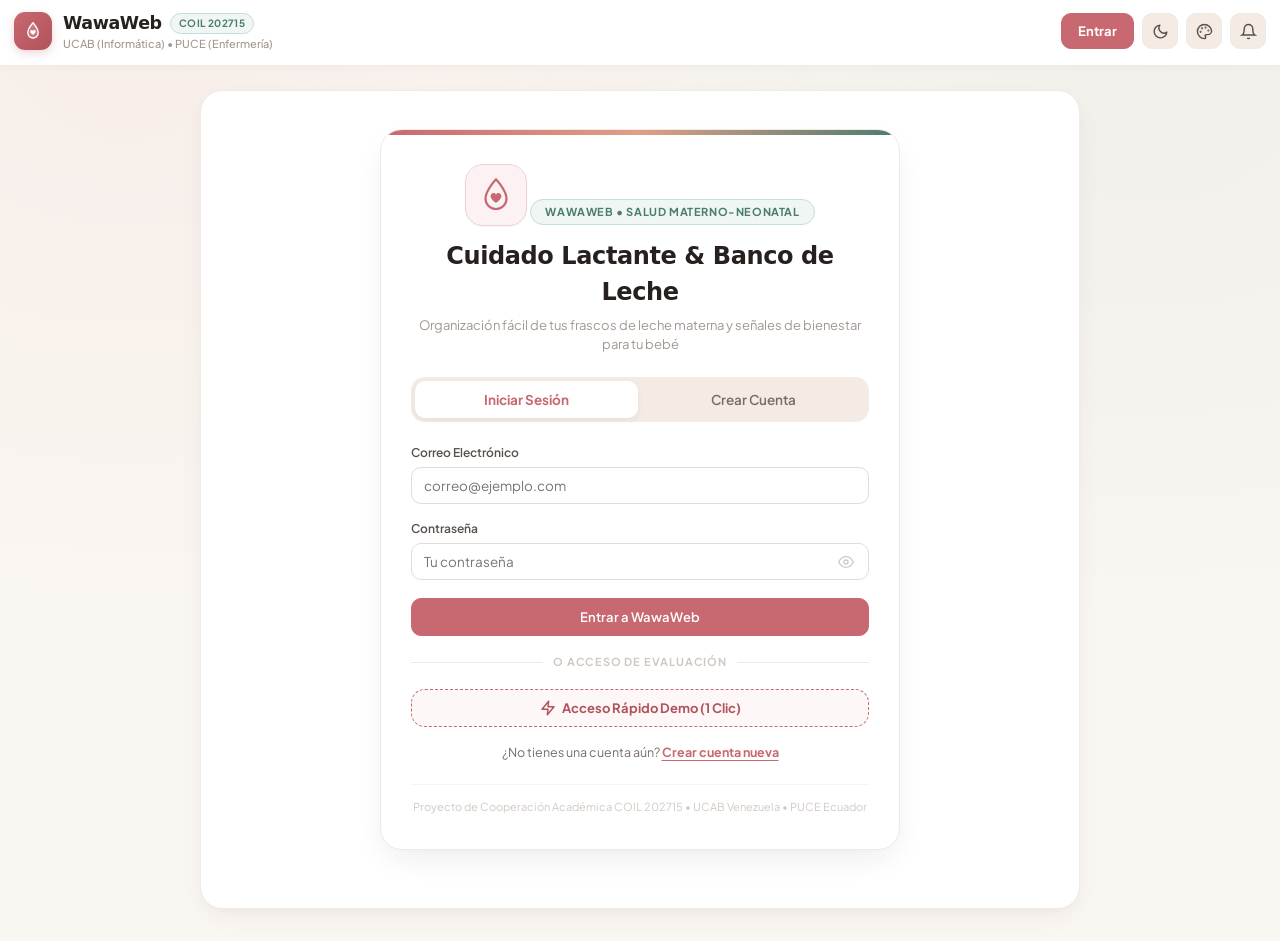
==== commit 18aeba79: "fix(ui): mejorar responsividad de fotos de triaje y visualización de badges en móvil" ====
--- a/index.html
+++ b/index.html
@@ -907,7 +907,7 @@
                           </svg>
                           <span class="placeholder-overlay-hint">Toca para ampliar</span>
                         </div>
-                        <span class="photo-state-badge badge-normal">Técnica Correcta</span>
+                        <span class="photo-state-badge state-normal">Técnica Correcta</span>
                       </div>
                       <div class="photo-caption-title">Olla fuera del fuego (Agua tibia ~40 °C)</div>
                       <div class="photo-caption-desc">Recipiente sumergido pasivamente sin hervor para no alterar las proteínas ni enzimas.</div>
@@ -927,7 +927,7 @@
                           </svg>
                           <span class="placeholder-overlay-hint">Toca para ampliar</span>
                         </div>
-                        <span class="photo-state-badge badge-alert">Prohibido</span>
+                        <span class="photo-state-badge state-alert">Prohibido</span>
                       </div>
                       <div class="photo-caption-title">Calor irregular y quemaduras</div>
                       <div class="photo-caption-desc">Genera puntos calientes invisibles que queman la boca del bebé y destruyen los anticuerpos.</div>
@@ -1035,7 +1035,7 @@
                         </svg>
                         <span class="placeholder-overlay-hint">Toca para ampliar</span>
                       </div>
-                      <span class="photo-state-badge badge-normal">Normal</span>
+                      <span class="photo-state-badge state-normal">Normal</span>
                     </div>
                     <div class="photo-caption-title">Plana y firme al tacto</div>
                     <div class="photo-caption-desc">Al nivel del cráneo. Puede sentirse un suave latido arterial que es fisiológico.</div>
@@ -1052,7 +1052,7 @@
                         </svg>
                         <span class="placeholder-overlay-hint">Toca para ampliar</span>
                       </div>
-                      <span class="photo-state-badge badge-alert">Alarma AIEPI</span>
+                      <span class="photo-state-badge state-alert">Alarma AIEPI</span>
                     </div>
                     <div class="photo-caption-title">Hundida / Deprimida</div>
                     <div class="photo-caption-desc">Forma una hendidura o pozo perceptible. Indica descenso del volumen de fluidos corporales.</div>
@@ -1120,7 +1120,7 @@
                         </svg>
                         <span class="placeholder-overlay-hint">Toca para ampliar</span>
                       </div>
-                      <span class="photo-state-badge badge-normal">Normal</span>
+                      <span class="photo-state-badge state-normal">Normal</span>
                     </div>
                     <div class="photo-caption-title">Brillantes y con saliva líquida</div>
                     <div class="photo-caption-desc">Lengua y encías rosadas con película húmeda brillante y saliva transparente.</div>
@@ -1138,7 +1138,7 @@
                         </svg>
                         <span class="placeholder-overlay-hint">Toca para ampliar</span>
                       </div>
-                      <span class="photo-state-badge badge-alert">Alarma AIEPI</span>
+                      <span class="photo-state-badge state-alert">Alarma AIEPI</span>
                     </div>
                     <div class="photo-caption-title">Secos, agrietados o pegajosos</div>
                     <div class="photo-caption-desc">Saliva filamentosa o ausencia total de humedad en la lengua y comisuras labiales.</div>
@@ -1206,7 +1206,7 @@
                         </svg>
                         <span class="placeholder-overlay-hint">Toca para ampliar</span>
                       </div>
-                      <span class="photo-state-badge badge-normal">Normal</span>
+                      <span class="photo-state-badge state-normal">Normal</span>
                     </div>
                     <div class="photo-caption-title">Retorno inmediato (&lt; 1 seg)</div>
                     <div class="photo-caption-desc">Al soltar el pellizco en abdomen, la piel se alisa instantáneamente sin dejar marca.</div>
@@ -1223,7 +1223,7 @@
                         </svg>
                         <span class="placeholder-overlay-hint">Toca para ampliar</span>
                       </div>
-                      <span class="photo-state-badge badge-alert">Alarma AIEPI</span>
+                      <span class="photo-state-badge state-alert">Alarma AIEPI</span>
                     </div>
                     <div class="photo-caption-title">Pliegue persistente (&gt; 2 seg)</div>
                     <div class="photo-caption-desc">La piel queda levantada formando una tienda de campaña. Alarma crítica de deshidratación.</div>
@@ -1292,7 +1292,7 @@
                         </svg>
                         <span class="placeholder-overlay-hint">Toca para ampliar</span>
                       </div>
-                      <span class="photo-state-badge badge-normal">Normal</span>
+                      <span class="photo-state-badge state-normal">Normal</span>
                     </div>
                     <div class="photo-caption-title">Brillantes con lágrimas fluidas</div>
                     <div class="photo-caption-desc">Ojos vivos y expresivos que producen lágrimas claras cuando el bebé llora o bosteza.</div>
@@ -1310,7 +1310,7 @@
                         </svg>
                         <span class="placeholder-overlay-hint">Toca para ampliar</span>
                       </div>
-                      <span class="photo-state-badge badge-alert">Alarma AIEPI</span>
+                      <span class="photo-state-badge state-alert">Alarma AIEPI</span>
                     </div>
                     <div class="photo-caption-title">Cuencas hundidas sin lágrimas</div>
                     <div class="photo-caption-desc">Ojeras oscuras marcadas, ojos retraídos hacia adentro y llanto seco sin producir lágrimas.</div>
@@ -1567,10 +1567,10 @@
        ========================================================================= -->
   <div id="clinical-photo-modal" class="modal-backdrop" onclick="if(event.target === this) UIController.closePhotoModal()">
     <div class="modal-dialog modal-dialog-photo" role="dialog" aria-modal="true" aria-labelledby="clinical-photo-modal-title">
-      <div class="modal-header">
-        <div style="display: flex; align-items: center; gap: 8px;">
+      <div class="modal-header modal-header-photo">
+        <div class="modal-photo-header-info">
           <span id="clinical-photo-modal-badge" class="clinical-photo-badge badge-state-normal">Signo Clínico</span>
-          <h3 id="clinical-photo-modal-title" class="modal-title" style="font-size: 15px; margin: 0;">Detalle de Referencia</h3>
+          <h3 id="clinical-photo-modal-title" class="modal-title modal-photo-title">Detalle de Referencia</h3>
         </div>
         <button type="button" class="btn-close-modal" onclick="UIController.closePhotoModal()" aria-label="Cerrar modal">&times;</button>
       </div>
--- a/styles.css
+++ b/styles.css
@@ -444,18 +444,21 @@
 
 .bell-badge {
   position: absolute;
-  top: -3px;
-  right: -3px;
+  top: -4px;
+  right: -4px;
   background: var(--sem-red);
   color: white;
-  font-size: 9px;
-  font-weight: 700;
-  width: 15px;
-  height: 15px;
-  border-radius: 50%;
-  display: flex;
+  font-size: 9.5px;
+  font-weight: 700;
+  min-width: 16px;
+  height: 16px;
+  padding: 0 3px;
+  border-radius: 999px;
+  display: inline-flex;
   align-items: center;
   justify-content: center;
+  line-height: 1;
+  box-shadow: 0 1px 3px rgba(0, 0, 0, 0.25);
 }
 
 /* ==========================================================================
@@ -693,13 +696,16 @@
 }
 
 .stat-badge {
-  display: inline-block;
+  display: inline-flex;
+  align-items: center;
   font-size: 11px;
   font-weight: 600;
   padding: 3px 9px;
   border-radius: var(--radius-full);
   margin-top: 10px;
   border: 1px solid var(--neutral-200);
+  line-height: 1.25;
+  max-width: 100%;
 }
 
 .badge-refrigerado {
@@ -782,7 +788,8 @@
 }
 
 .fifo-flag {
-  display: inline-block;
+  display: inline-flex;
+  align-items: center;
   background: var(--primary-subtle);
   color: var(--primary);
   border: 1px solid var(--primary-border);
@@ -790,9 +797,11 @@
   font-weight: 700;
   text-transform: uppercase;
   letter-spacing: 0.5px;
-  padding: 3px 10px;
+  padding: 4px 10px;
   border-radius: var(--radius-full);
   margin-bottom: 8px;
+  line-height: 1.3;
+  max-width: 100%;
 }
 
 .fifo-card-title {
@@ -1066,6 +1075,8 @@
   display: flex;
   justify-content: space-between;
   align-items: center;
+  flex-wrap: wrap;
+  gap: 6px 10px;
   padding-bottom: 6px;
   border-bottom: 1px solid var(--neutral-200);
 }
@@ -1079,15 +1090,20 @@
 }
 
 .mosaic-section-pill {
+  display: inline-flex;
+  align-items: center;
   font-size: 10.5px;
   font-weight: 700;
   text-transform: uppercase;
   letter-spacing: 0.4px;
-  padding: 2px 8px;
+  padding: 3px 9px;
   border-radius: var(--radius-full);
   background: var(--primary-subtle);
   color: var(--primary);
   border: 1px solid var(--primary-border);
+  white-space: nowrap;
+  flex-shrink: 0;
+  line-height: 1.2;
 }
 
 .mosaic-section-pill.sage {
@@ -1426,7 +1442,9 @@
 .batch-card-header {
   display: flex;
   justify-content: space-between;
-  align-items: center;
+  align-items: flex-start;
+  flex-wrap: wrap;
+  gap: 6px 8px;
   margin-bottom: 8px;
 }
 
@@ -1436,24 +1454,36 @@
   color: var(--neutral-900);
   display: flex;
   align-items: center;
+  flex-wrap: wrap;
   gap: 6px;
+  min-width: 0;
 }
 
 .fifo-order-badge {
-  font-size: 10px;
+  display: inline-flex;
+  align-items: center;
+  font-size: 10.5px;
   font-weight: 600;
   background: var(--bg-subtle);
   color: var(--neutral-600);
   border: 1px solid var(--neutral-200);
-  padding: 1px 6px;
-  border-radius: var(--radius-sm);
+  padding: 2px 7px;
+  border-radius: var(--radius-sm);
+  white-space: nowrap;
+  line-height: 1.25;
 }
 
 .batch-status-badge {
+  display: inline-flex;
+  align-items: center;
+  justify-content: center;
   font-size: 11px;
   font-weight: 600;
-  padding: 2px 8px;
+  padding: 3px 9px;
   border-radius: var(--radius-full);
+  white-space: nowrap;
+  flex-shrink: 0;
+  line-height: 1.25;
 }
 
 .badge-green {
@@ -1555,13 +1585,17 @@
 }
 
 .calc-formula-pill {
+  display: inline-flex;
+  align-items: center;
   font-size: 11.5px;
   font-weight: 700;
   color: var(--primary);
   background: var(--bg-card);
   border: 1px solid var(--primary-border);
-  padding: 3px 9px;
+  padding: 4px 10px;
   border-radius: var(--radius-full);
+  line-height: 1.3;
+  max-width: 100%;
 }
 
 .calc-result-box {
@@ -1916,16 +1950,24 @@
 .timer-card-badge {
   display: inline-flex;
   align-items: center;
+  justify-content: center;
   gap: 6px;
-  font-size: 12px;
+  font-size: 11.5px;
   font-weight: 700;
   color: var(--primary);
   background: var(--bg-card);
   border: 1px solid var(--primary-border);
-  padding: 4px 12px;
+  padding: 5px 12px;
   border-radius: var(--radius-full);
   text-transform: uppercase;
   letter-spacing: 0.4px;
+  line-height: 1.3;
+  max-width: 100%;
+  text-align: center;
+}
+
+.timer-card-badge svg {
+  flex-shrink: 0;
 }
 
 .timer-digits {
@@ -2216,31 +2258,32 @@
   max-height: 0;
   opacity: 0;
   overflow: hidden;
-  transition: max-height 0.35s cubic-bezier(0.4, 0, 0.2, 1), opacity 0.25s ease, margin 0.2s ease;
+  transition: max-height 0.4s cubic-bezier(0.4, 0, 0.2, 1), opacity 0.25s ease, margin 0.2s ease;
   margin-top: 0;
 }
 
 .clinical-photo-accordion.expanded {
-  max-height: 800px;
+  max-height: 1600px;
   opacity: 1;
   margin-top: 10px;
 }
 
 .clinical-comparison-grid {
   display: grid;
-  grid-template-columns: 1fr 1fr;
-  gap: 10px;
+  grid-template-columns: repeat(auto-fit, minmax(210px, 1fr));
+  gap: 12px;
 }
 
 .clinical-photo-card {
   background: var(--bg-card);
   border-radius: var(--radius-sm);
   border: 1.5px solid var(--neutral-200);
-  padding: 8px;
+  padding: 10px;
   cursor: pointer;
   transition: transform 0.15s ease, box-shadow 0.15s ease, border-color 0.15s ease;
   display: flex;
   flex-direction: column;
+  min-width: 0;
 }
 
 .clinical-photo-card:hover {
@@ -2248,6 +2291,10 @@
   box-shadow: var(--shadow-sm);
 }
 
+.clinical-photo-card:active {
+  transform: scale(0.99);
+}
+
 .clinical-photo-card.normal-state {
   border-color: rgba(16, 185, 129, 0.4);
 }
@@ -2267,15 +2314,16 @@
 }
 
 .clinical-photo-container {
-  aspect-ratio: 4 / 3;
+  aspect-ratio: 16 / 10;
+  min-height: 110px;
   background: var(--bg-subtle);
-  border-radius: 6px;
+  border-radius: 8px;
   overflow: hidden;
   position: relative;
   display: flex;
   align-items: center;
   justify-content: center;
-  margin-bottom: 8px;
+  margin-bottom: 10px;
   border: 1px solid var(--neutral-200);
 }
 
@@ -2293,19 +2341,31 @@
   flex-direction: column;
   align-items: center;
   justify-content: center;
-  gap: 4px;
+  gap: 6px;
   background: var(--bg-subtle);
   color: var(--primary);
-  padding: 6px;
+  padding: 12px 8px 8px;
+  text-align: center;
+}
+
+.clinical-svg-placeholder svg {
+  width: clamp(44px, 14vw, 58px);
+  height: clamp(44px, 14vw, 58px);
+  flex-shrink: 0;
 }
 
 .placeholder-overlay-hint {
-  font-size: 9.5px;
-  font-weight: 700;
-  color: var(--neutral-500);
+  font-size: 10px;
+  font-weight: 700;
+  color: var(--neutral-600);
+  background: var(--bg-card);
+  border: 1px solid var(--neutral-200);
+  padding: 2px 8px;
+  border-radius: 999px;
   text-transform: uppercase;
-  letter-spacing: 0.5px;
+  letter-spacing: 0.4px;
   margin-top: 2px;
+  white-space: nowrap;
 }
 
 .clinical-photo-caption {
@@ -2315,57 +2375,86 @@
 }
 
 .photo-state-badge {
+  position: absolute;
+  top: 8px;
+  left: 8px;
+  z-index: 2;
   display: inline-flex;
   align-items: center;
   gap: 4px;
-  padding: 2px 7px;
+  padding: 3px 9px;
   border-radius: 999px;
-  font-size: 10px;
-  font-weight: 700;
-  margin-bottom: 4px;
+  font-size: 10.5px;
+  font-weight: 700;
   width: fit-content;
-}
-
-.photo-state-badge.state-normal {
+  box-shadow: var(--shadow-xs);
+  backdrop-filter: blur(4px);
+}
+
+.photo-state-badge.state-normal,
+.photo-state-badge.badge-normal {
   background: var(--sem-green-bg);
   color: var(--sem-green-text);
   border: 1px solid var(--sem-green-border);
 }
 
-.photo-state-badge.state-alert {
+.photo-state-badge.state-alert,
+.photo-state-badge.badge-alert {
   background: var(--sem-red-bg);
   color: var(--sem-red-text);
   border: 1px solid var(--sem-red-border);
 }
 
 .photo-caption-title {
+  font-size: 12.5px;
+  font-weight: 700;
+  color: var(--neutral-800);
+  margin-bottom: 4px;
+  line-height: 1.3;
+}
+
+.photo-caption-desc {
   font-size: 11.5px;
-  font-weight: 700;
-  color: var(--neutral-800);
-  margin-bottom: 2px;
-  line-height: 1.25;
-}
-
-.photo-caption-desc {
-  font-size: 10.5px;
   color: var(--neutral-600);
-  line-height: 1.3;
+  line-height: 1.4;
 }
 
 /* Modal Lightbox de Fotos Clínicas */
 .modal-dialog-photo {
-  max-width: 500px;
+  max-width: 520px;
+}
+
+.modal-header-photo {
+  align-items: flex-start;
+  gap: 12px;
+}
+
+.modal-photo-header-info {
+  display: flex;
+  flex-wrap: wrap;
+  align-items: center;
+  gap: 8px;
+  min-width: 0;
+  flex: 1;
+}
+
+.modal-photo-title {
+  font-size: 15.5px;
+  margin: 0;
+  line-height: 1.3;
+  word-break: break-word;
 }
 
 .clinical-photo-badge {
   display: inline-flex;
   align-items: center;
-  padding: 3px 8px;
+  padding: 3px 9px;
   border-radius: 999px;
   font-size: 11px;
   font-weight: 700;
   text-transform: uppercase;
   letter-spacing: 0.5px;
+  flex-shrink: 0;
 }
 
 .clinical-photo-badge.badge-state-normal {
@@ -2384,12 +2473,18 @@
   background: var(--bg-subtle);
   border: 1px solid var(--neutral-200);
   border-radius: var(--radius-sm);
-  padding: 18px;
+  padding: 20px;
   display: flex;
   align-items: center;
   justify-content: center;
   margin-bottom: 14px;
-  min-height: 130px;
+  min-height: 140px;
+}
+
+.photo-modal-graphic-hero svg {
+  width: clamp(76px, 22vw, 104px);
+  height: clamp(76px, 22vw, 104px);
+  max-width: 100%;
 }
 
 .photo-modal-explanation {
@@ -2577,14 +2672,17 @@
 }
 
 .tag-method {
-  display: inline-block;
-  padding: 2px 7px;
+  display: inline-flex;
+  align-items: center;
+  padding: 3px 8px;
   background: var(--primary-subtle);
   color: var(--primary);
   border: 1px solid var(--primary-border);
-  border-radius: 4px;
+  border-radius: 999px;
   font-size: 11px;
-  font-weight: 500;
+  font-weight: 600;
+  line-height: 1.25;
+  white-space: nowrap;
 }
 
 /* ==========================================================================
@@ -2652,18 +2750,23 @@
 }
 
 .auth-logo-badge {
-  display: block;
+  display: inline-flex;
+  align-items: center;
+  justify-content: center;
   width: fit-content;
+  max-width: 100%;
   margin: 0 auto 10px;
   background: var(--secondary-subtle);
   color: var(--secondary);
   border: 1px solid var(--secondary-border);
   font-weight: 700;
   font-size: 11px;
-  padding: 4px 14px;
+  padding: 5px 14px;
   border-radius: var(--radius-full);
-  letter-spacing: 0.8px;
+  letter-spacing: 0.6px;
   text-transform: uppercase;
+  line-height: 1.3;
+  text-align: center;
 }
 
 .auth-title {
@@ -2907,13 +3010,17 @@
 }
 
 .calc-days-pill {
+  display: inline-flex;
+  align-items: center;
   font-size: 11.5px;
   font-weight: 600;
   color: var(--secondary);
   background: var(--secondary-subtle);
   border: 1px solid var(--secondary-border);
-  padding: 2px 8px;
+  padding: 3px 8px;
   border-radius: 6px;
+  line-height: 1.25;
+  white-space: nowrap;
 }
 
 .calc-days-pill.is-error {
@@ -3254,8 +3361,10 @@
   gap: 5px;
   font-size: 11px;
   font-weight: 600;
-  padding: 3px 8px;
+  padding: 4px 10px;
   border-radius: var(--radius-full);
+  line-height: 1.25;
+  max-width: 100%;
 }
 .db-status-badge.online {
   background: var(--sem-green-bg);
@@ -3671,9 +3780,11 @@
   }
 
   .stat-badge {
-    font-size: 10px;
-    padding: 2px 7px;
+    font-size: 10.5px;
+    padding: 3px 8px;
     margin-top: 6px;
+    line-height: 1.25;
+    max-width: 100%;
   }
 
   /* 6. FORMULARIOS E INPUTS TÁCTILES (SIN AUTO-ZOOM EN IOS) */
@@ -3842,7 +3953,42 @@
 
   .batch-card-header {
     flex-wrap: wrap;
+    gap: 6px 8px;
+    align-items: center;
+  }
+
+  .batch-id-tag {
+    font-size: 13.5px;
     gap: 6px;
+    flex-wrap: wrap;
+  }
+
+  .fifo-order-badge {
+    font-size: 10.5px;
+    padding: 2px 7px;
+  }
+
+  .batch-status-badge {
+    font-size: 11px;
+    padding: 3px 9px;
+  }
+
+  .calc-formula-pill {
+    font-size: 11px;
+    padding: 4px 9px;
+    width: fit-content;
+  }
+
+  .timer-card-badge {
+    font-size: 11px;
+    padding: 5px 10px;
+    line-height: 1.3;
+  }
+
+  .auth-logo-badge {
+    font-size: 10.5px;
+    padding: 4px 12px;
+    letter-spacing: 0.4px;
   }
 
   .batch-card-body {
@@ -3951,16 +4097,48 @@
   }
 
   .clinical-comparison-grid {
-    gap: 8px;
+    grid-template-columns: repeat(auto-fit, minmax(175px, 1fr));
+    gap: 10px;
   }
 
   .clinical-photo-card {
-    padding: 7px;
+    padding: 10px;
+  }
+
+  .clinical-photo-container {
+    aspect-ratio: 16 / 10;
+    min-height: 105px;
+    margin-bottom: 8px;
+  }
+
+  .photo-caption-title {
+    font-size: 13px;
+  }
+
+  .photo-caption-desc {
+    font-size: 12px;
+    line-height: 1.4;
   }
 
   .btn-toggle-clinical-ref {
     min-height: 44px;
     padding: 10px 12px;
+    font-size: 12.5px;
+  }
+
+  .photo-modal-graphic-hero {
+    padding: 16px;
+    min-height: 120px;
+  }
+
+  .photo-modal-explanation {
+    font-size: 13.5px;
+    line-height: 1.5;
+  }
+
+  .clinical-modal-points-list {
+    font-size: 12.5px;
+    line-height: 1.5;
   }
 
   .cal-nav-btn {
